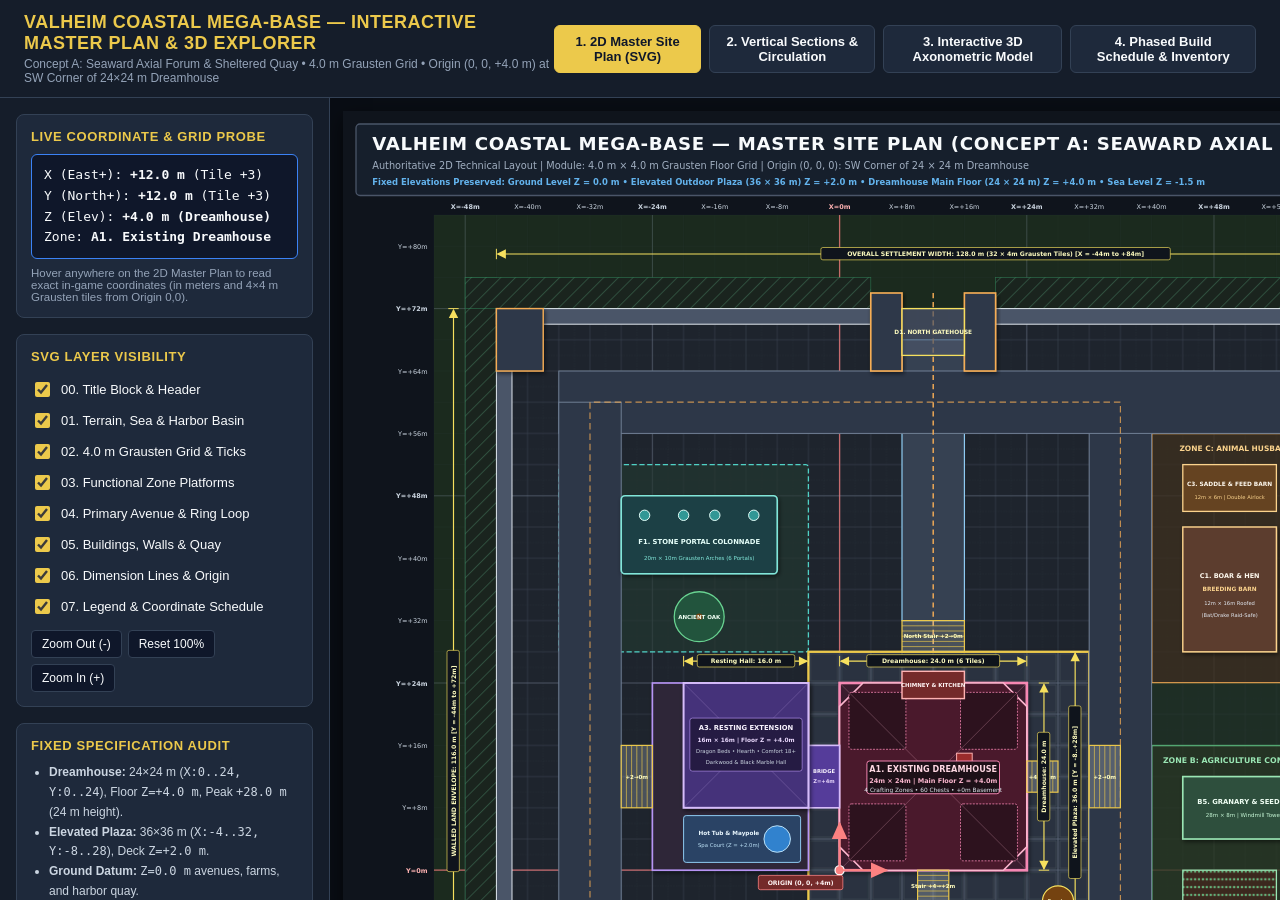
==== index.html @ a3c0bd16 "rename index for github pages" ====
<!doctype html>
<html lang="en">
  <head>
    <meta charset="utf-8" />
    <meta name="viewport" content="width=device-width, initial-scale=1.0" />
    <title>
      Valheim Coastal Mega-Base — Interactive Master Plan, 3D Model &amp;
      Construction Explorer
    </title>
    <style>
      :root {
        --bg-dark: #0b0f17;
        --bg-panel: #151d2a;
        --bg-card: #1e293b;
        --border: #334155;
        --accent: #ecc94b;
        --accent-blue: #63b3ed;
        --accent-pink: #f687b3;
        --accent-green: #68d391;
        --text-main: #f8fafc;
        --text-muted: #94a3b8;
      }
      * {
        box-sizing: border-box;
      }
      body {
        margin: 0;
        padding: 0;
        background: var(--bg-dark);
        color: var(--text-main);
        font-family:
          "Inter",
          -apple-system,
          BlinkMacSystemFont,
          "Segoe UI",
          Roboto,
          sans-serif;
        display: flex;
        flex-direction: column;
        height: 100vh;
        overflow: hidden;
      }
      header {
        background: var(--bg-panel);
        border-bottom: 1px solid var(--border);
        padding: 12px 24px;
        display: flex;
        align-items: center;
        justify-content: space-between;
        flex-shrink: 0;
      }
      .title-group h1 {
        margin: 0;
        font-size: 18px;
        font-weight: 800;
        color: var(--accent);
        letter-spacing: 0.5px;
      }
      .title-group p {
        margin: 3px 0 0 0;
        font-size: 12px;
        color: var(--text-muted);
      }
      .nav-tabs {
        display: flex;
        gap: 8px;
      }
      .tab-btn {
        background: var(--bg-card);
        color: var(--text-main);
        border: 1px solid var(--border);
        padding: 8px 16px;
        border-radius: 6px;
        cursor: pointer;
        font-size: 13px;
        font-weight: 600;
        transition: all 0.15s;
      }
      .tab-btn:hover {
        border-color: var(--accent-blue);
      }
      .tab-btn.active {
        background: var(--accent);
        color: #0f172a;
        border-color: var(--accent);
        font-weight: 800;
      }
      .workspace {
        display: flex;
        flex: 1;
        overflow: hidden;
      }
      .sidebar {
        width: 330px;
        background: var(--bg-panel);
        border-right: 1px solid var(--border);
        padding: 16px;
        overflow-y: auto;
        flex-shrink: 0;
        display: flex;
        flex-direction: column;
        gap: 16px;
      }
      .panel-card {
        background: var(--bg-card);
        border: 1px solid var(--border);
        border-radius: 8px;
        padding: 14px;
      }
      .panel-card h3 {
        margin: 0 0 10px 0;
        font-size: 13px;
        text-transform: uppercase;
        letter-spacing: 0.6px;
        color: var(--accent);
      }
      .coord-readout {
        font-family: "JetBrains Mono", "Fira Code", monospace;
        font-size: 13px;
        line-height: 1.6;
        background: #0f172a;
        padding: 10px 12px;
        border-radius: 6px;
        border: 1px solid #3b82f6;
      }
      .layer-list label {
        display: flex;
        align-items: center;
        gap: 8px;
        font-size: 13px;
        padding: 5px 0;
        cursor: pointer;
      }
      .layer-list input[type="checkbox"] {
        accent-color: var(--accent);
        width: 15px;
        height: 15px;
      }
      .btn-row {
        display: flex;
        gap: 6px;
        margin-top: 8px;
        flex-wrap: wrap;
      }
      .ctrl-btn {
        background: #0f172a;
        color: var(--text-main);
        border: 1px solid var(--border);
        padding: 6px 10px;
        border-radius: 4px;
        font-size: 12px;
        cursor: pointer;
      }
      .ctrl-btn:hover {
        border-color: var(--accent);
      }
      .viewport {
        flex: 1;
        position: relative;
        overflow: auto;
        background: #090d14;
        display: flex;
        align-items: flex-start;
        justify-content: flex-start;
      }
      .tab-pane {
        display: none;
        width: 100%;
        height: 100%;
        overflow: auto;
      }
      .tab-pane.active {
        display: block;
      }
      #svg-container {
        transform-origin: 0 0;
        transition: transform 0.08s ease-out;
        padding: 20px;
      }
      #svg-container svg,
      #sec-container svg {
        max-width: none;
        height: auto;
        display: block;
        box-shadow: 0 10px 30px rgba(0, 0, 0, 0.6);
      }
      #canvas3d-wrap {
        width: 100%;
        height: 100%;
        position: relative;
        background: radial-gradient(circle at center, #162234 0%, #090d14 100%);
      }
      #canvas3d {
        width: 100%;
        height: 100%;
        display: block;
        cursor: grab;
      }
      #canvas3d:active {
        cursor: grabbing;
      }
      .hud-3d {
        position: absolute;
        top: 16px;
        left: 16px;
        background: rgba(15, 23, 42, 0.9);
        border: 1px solid var(--border);
        border-radius: 8px;
        padding: 14px 18px;
        max-width: 380px;
        pointer-events: auto;
      }
      .schedule-container {
        padding: 28px;
        max-width: 1300px;
        margin: 0 auto;
      }
      table.inv-table {
        width: 100%;
        border-collapse: collapse;
        margin-top: 14px;
        font-size: 13px;
        background: var(--bg-panel);
        border-radius: 8px;
        overflow: hidden;
      }
      table.inv-table th,
      table.inv-table td {
        padding: 10px 12px;
        text-align: left;
        border-bottom: 1px solid var(--border);
      }
      table.inv-table th {
        background: var(--bg-card);
        color: var(--accent);
        font-weight: 700;
      }
      .badge {
        display: inline-block;
        padding: 2px 7px;
        border-radius: 4px;
        font-size: 11px;
        font-weight: 700;
      }
    </style>
  </head>
  <body>
    <header>
      <div class="title-group">
        <h1>
          VALHEIM COASTAL MEGA-BASE — INTERACTIVE MASTER PLAN &amp; 3D EXPLORER
        </h1>
        <p>
          Concept A: Seaward Axial Forum &amp; Sheltered Quay • 4.0 m Grausten
          Grid • Origin (0, 0, +4.0 m) at SW Corner of 24×24 m Dreamhouse
        </p>
      </div>
      <div class="nav-tabs">
        <button class="tab-btn active" onclick="switchTab('tab-plan', this)">
          1. 2D Master Site Plan (SVG)
        </button>
        <button class="tab-btn" onclick="switchTab('tab-sections', this)">
          2. Vertical Sections &amp; Circulation
        </button>
        <button class="tab-btn" onclick="switchTab('tab-3d', this)">
          3. Interactive 3D Axonometric Model
        </button>
        <button class="tab-btn" onclick="switchTab('tab-schedule', this)">
          4. Phased Build Schedule &amp; Inventory
        </button>
      </div>
    </header>

    <div class="workspace">
      <aside class="sidebar">
        <div class="panel-card">
          <h3>Live Coordinate &amp; Grid Probe</h3>
          <div class="coord-readout" id="coord-box">
            X (East+): <strong>+12.0 m</strong> (Tile +3)<br />
            Y (North+): <strong>+12.0 m</strong> (Tile +3)<br />
            Z (Elev): <strong>+4.0 m (Dreamhouse)</strong><br />
            Zone: <strong>A1. Existing Dreamhouse</strong>
          </div>
          <p
            style="
              font-size: 11.5px;
              color: var(--text-muted);
              margin: 8px 0 0 0;
            "
          >
            Hover anywhere on the 2D Master Plan to read exact in-game
            coordinates (in meters and 4×4 m Grausten tiles from Origin 0,0).
          </p>
        </div>

        <div class="panel-card">
          <h3>SVG Layer Visibility</h3>
          <div class="layer-list">
            <label
              ><input
                type="checkbox"
                checked
                onchange="toggleLayer('layer-titleblock', this.checked)"
              />
              00. Title Block &amp; Header</label
            >
            <label
              ><input
                type="checkbox"
                checked
                onchange="toggleLayer('layer-terrain-water', this.checked)"
              />
              01. Terrain, Sea &amp; Harbor Basin</label
            >
            <label
              ><input
                type="checkbox"
                checked
                onchange="toggleLayer('layer-grid-4m', this.checked)"
              />
              02. 4.0 m Grausten Grid &amp; Ticks</label
            >
            <label
              ><input
                type="checkbox"
                checked
                onchange="toggleLayer('layer-zones', this.checked)"
              />
              03. Functional Zone Platforms</label
            >
            <label
              ><input
                type="checkbox"
                checked
                onchange="toggleLayer('layer-circulation', this.checked)"
              />
              04. Primary Avenue &amp; Ring Loop</label
            >
            <label
              ><input
                type="checkbox"
                checked
                onchange="toggleLayer('layer-structures', this.checked)"
              />
              05. Buildings, Walls &amp; Quay</label
            >
            <label
              ><input
                type="checkbox"
                checked
                onchange="toggleLayer('layer-dimensions', this.checked)"
              />
              06. Dimension Lines &amp; Origin</label
            >
            <label
              ><input
                type="checkbox"
                checked
                onchange="toggleLayer('layer-legend', this.checked)"
              />
              07. Legend &amp; Coordinate Schedule</label
            >
          </div>
          <div class="btn-row">
            <button class="ctrl-btn" onclick="zoomPlan(0.75)">
              Zoom Out (-)
            </button>
            <button class="ctrl-btn" onclick="zoomPlan(1.0, true)">
              Reset 100%
            </button>
            <button class="ctrl-btn" onclick="zoomPlan(1.33)">
              Zoom In (+)
            </button>
          </div>
        </div>

        <div class="panel-card">
          <h3>Fixed Specification Audit</h3>
          <ul
            style="
              margin: 0;
              padding-left: 18px;
              font-size: 12px;
              line-height: 1.65;
              color: #cbd5e1;
            "
          >
            <li>
              <strong>Dreamhouse:</strong> 24×24 m (<code>X:0..24, Y:0..24</code
              >), Floor <code>Z=+4.0 m</code>, Peak <code>+28.0 m</code> (24 m
              height).
            </li>
            <li>
              <strong>Elevated Plaza:</strong> 36×36 m (<code
                >X:-4..32, Y:-8..28</code
              >), Deck <code>Z=+2.0 m</code>.
            </li>
            <li>
              <strong>Ground Datum:</strong> <code>Z=0.0 m</code> avenues,
              farms, and harbor quay.
            </li>
            <li>
              <strong>Grid Alignment:</strong> 100% of primary zones snap to 4.0
              m Grausten Floor 4×4 tiles.
            </li>
          </ul>
        </div>
      </aside>

      <main class="viewport">
        <!-- TAB 1: 2D MASTER SITE PLAN -->
        <div id="tab-plan" class="tab-pane active">
          <div id="svg-container">
            <svg
              xmlns="http://www.w3.org/2000/svg"
              xmlns:inkscape="http://www.inkscape.org/namespaces/inkscape"
              viewBox="0 0 2608 2258"
              width="2608"
              height="2258"
              style="
                background-color: #0f141c;
                font-family:
                  &quot;Inter&quot;, &quot;Segoe UI&quot;,
                  &quot;DejaVu Sans&quot;, sans-serif;
              "
            >
              <defs>
                <pattern
                  id="graustenGrid4m"
                  width="48.0"
                  height="48.0"
                  patternUnits="userSpaceOnUse"
                  x="764.0"
                  y="1168.0"
                >
                  <rect
                    width="48.0"
                    height="48.0"
                    fill="none"
                    stroke="#4a5568"
                    stroke-width="0.9"
                    stroke-opacity="0.55"
                  />
                  <line
                    x1="24.0"
                    y1="0"
                    x2="24.0"
                    y2="48.0"
                    stroke="#4a5568"
                    stroke-width="0.4"
                    stroke-opacity="0.3"
                    stroke-dasharray="2,2"
                  />
                  <line
                    x1="0"
                    y1="24.0"
                    x2="48.0"
                    y2="24.0"
                    stroke="#4a5568"
                    stroke-width="0.4"
                    stroke-opacity="0.3"
                    stroke-dasharray="2,2"
                  />
                </pattern>
                <pattern
                  id="plazaPaving"
                  width="48.0"
                  height="48.0"
                  patternUnits="userSpaceOnUse"
                  x="764.0"
                  y="1168.0"
                >
                  <rect
                    width="48.0"
                    height="48.0"
                    fill="#2b3340"
                    stroke="#718096"
                    stroke-width="1.2"
                    stroke-opacity="0.7"
                  />
                  <rect
                    x="3"
                    y="3"
                    width="42.0"
                    height="42.0"
                    fill="none"
                    stroke="#a0aec0"
                    stroke-width="0.5"
                    stroke-opacity="0.35"
                  />
                </pattern>
                <pattern
                  id="cultivatedSoil"
                  width="12"
                  height="12"
                  patternUnits="userSpaceOnUse"
                >
                  <rect width="12" height="12" fill="#3b281e" />
                  <line
                    x1="0"
                    y1="6"
                    x2="12"
                    y2="6"
                    stroke="#5c3d2e"
                    stroke-width="2"
                    stroke-dasharray="8,4"
                  />
                  <circle cx="3" cy="6" r="1.8" fill="#68d391" opacity="0.8" />
                  <circle cx="9" cy="6" r="1.8" fill="#68d391" opacity="0.8" />
                </pattern>
                <pattern
                  id="waterWaves"
                  width="48"
                  height="24"
                  patternUnits="userSpaceOnUse"
                >
                  <path
                    d="M 0 12 Q 12 6, 24 12 T 48 12"
                    fill="none"
                    stroke="#63b3ed"
                    stroke-width="1"
                    stroke-opacity="0.25"
                  />
                </pattern>
                <pattern
                  id="moatHatch"
                  width="16"
                  height="16"
                  patternUnits="userSpaceOnUse"
                  patternTransform="rotate(45)"
                >
                  <rect width="16" height="16" fill="#1a241e" />
                  <line
                    x1="0"
                    y1="0"
                    x2="0"
                    y2="16"
                    stroke="#2f4f3e"
                    stroke-width="3"
                  />
                </pattern>
                <marker
                  id="dimArrowStart"
                  markerWidth="10"
                  markerHeight="10"
                  refX="2"
                  refY="5"
                  orient="auto"
                >
                  <path d="M 9 1 L 1 5 L 9 9 z" fill="#f6e05e" />
                </marker>
                <marker
                  id="dimArrowEnd"
                  markerWidth="10"
                  markerHeight="10"
                  refX="8"
                  refY="5"
                  orient="auto"
                >
                  <path d="M 1 1 L 9 5 L 1 9 z" fill="#f6e05e" />
                </marker>
                <marker
                  id="circArrow"
                  markerWidth="8"
                  markerHeight="8"
                  refX="6"
                  refY="4"
                  orient="auto"
                >
                  <path d="M 0 1 L 7 4 L 0 7 z" fill="#f6ad55" />
                </marker>
                <marker
                  id="axisArrow"
                  markerWidth="10"
                  markerHeight="10"
                  refX="8"
                  refY="5"
                  orient="auto"
                >
                  <path d="M 0 1 L 9 5 L 0 9 z" fill="#fc8181" />
                </marker>
                <filter
                  id="dropShadow"
                  x="-10%"
                  y="-10%"
                  width="125%"
                  height="125%"
                >
                  <feDropShadow
                    dx="2"
                    dy="3"
                    stdDeviation="3"
                    flood-color="#000000"
                    flood-opacity="0.55"
                  />
                </filter>
              </defs>

              <g
                id="layer-titleblock"
                inkscape:groupmode="layer"
                inkscape:label="00_Title_Block"
              >
                <rect
                  x="20"
                  y="20"
                  width="2568"
                  height="110"
                  rx="6"
                  fill="#161f2c"
                  stroke="#4a5568"
                  stroke-width="2"
                />
                <text
                  x="45"
                  y="60"
                  fill="#f7fafc"
                  font-size="28"
                  font-weight="800"
                  letter-spacing="1"
                >
                  VALHEIM COASTAL MEGA-BASE — MASTER SITE PLAN (CONCEPT A:
                  SEAWARD AXIAL FORUM)
                </text>
                <text
                  x="45"
                  y="90"
                  fill="#a0aec0"
                  font-size="15"
                  font-weight="500"
                >
                  Authoritative 2D Technical Layout | Module: 4.0 m × 4.0 m
                  Grausten Floor Grid | Origin (0, 0, 0): SW Corner of 24 × 24 m
                  Dreamhouse
                </text>
                <text
                  x="45"
                  y="114"
                  fill="#63b3ed"
                  font-size="13"
                  font-weight="600"
                >
                  Fixed Elevations Preserved: Ground Level Z = 0.0 m • Elevated
                  Outdoor Plaza (36 × 36 m) Z = +2.0 m • Dreamhouse Main Floor
                  (24 × 24 m) Z = +4.0 m • Sea Level Z = -1.5 m
                </text>
                <rect
                  x="2228"
                  y="36"
                  width="335"
                  height="78"
                  rx="4"
                  fill="#1e293b"
                  stroke="#ecc94b"
                  stroke-width="1.5"
                />
                <text
                  x="2246"
                  y="60"
                  fill="#ecc94b"
                  font-size="13"
                  font-weight="700"
                >
                  DRAWING NO: VMB-MP-01 (REV A)
                </text>
                <text x="2246" y="80" fill="#e2e8f0" font-size="12">
                  Site Envelope: 128 m (E-W) × 148 m (S-N)
                </text>
                <text x="2246" y="99" fill="#cbd5e0" font-size="12">
                  Scale: 1 : 100 Metric (1 Grid Square = 4 m × 4 m)
                </text>
              </g>

              <g
                id="layer-terrain-water"
                inkscape:groupmode="layer"
                inkscape:label="01_Terrain_and_Water"
              >
                <rect
                  x="140.0"
                  y="160.0"
                  width="1728.0"
                  height="1536.0"
                  fill="#1b2a1e"
                />
                <rect
                  x="140.0"
                  y="1696.0"
                  width="1728.0"
                  height="432.0"
                  fill="#0c2538"
                />
                <rect
                  x="140.0"
                  y="1696.0"
                  width="1728.0"
                  height="432.0"
                  fill="url(#waterWaves)"
                />
                <rect
                  x="668.0"
                  y="1744.0"
                  width="432.0"
                  height="240.0"
                  rx="6"
                  fill="#081a29"
                  stroke="#4299e1"
                  stroke-width="1.5"
                  stroke-dasharray="8,4"
                />
                <path
                  d="M 1100.0 1744.0 L 1340.0 1840.0 L 1388.0 2128.0 L 1004.0 2128.0 L 1004.0 1984.0 L 1100.0 1984.0 Z"
                  fill="#081a29"
                  stroke="#4299e1"
                  stroke-width="1.2"
                  stroke-dasharray="6,4"
                  opacity="0.85"
                />
                <rect
                  x="236.0"
                  y="304.0"
                  width="1536.0"
                  height="1392.0"
                  fill="#1e242d"
                  stroke="#718096"
                  stroke-width="2"
                />
              </g>

              <g
                id="layer-grid-4m"
                inkscape:groupmode="layer"
                inkscape:label="02_4m_Grausten_Grid"
              >
                <rect
                  x="236.0"
                  y="304.0"
                  width="1536.0"
                  height="1392.0"
                  fill="url(#graustenGrid4m)"
                />
                <line
                  x1="140.0"
                  y1="160.0"
                  x2="140.0"
                  y2="2128.0"
                  stroke="#4a5568"
                  stroke-width="0.45"
                  stroke-opacity="0.25"
                />
                <line
                  x1="188.0"
                  y1="160.0"
                  x2="188.0"
                  y2="2128.0"
                  stroke="#a0aec0"
                  stroke-width="0.9"
                  stroke-opacity="0.45"
                />
                <text
                  x="188.0"
                  y="150.0"
                  fill="#cbd5e0"
                  font-size="10"
                  font-weight="700"
                  text-anchor="middle"
                >
                  X=-48m
                </text>
                <text
                  x="188.0"
                  y="2146.0"
                  fill="#cbd5e0"
                  font-size="10"
                  font-weight="700"
                  text-anchor="middle"
                >
                  X=-48m
                </text>
                <line
                  x1="236.0"
                  y1="160.0"
                  x2="236.0"
                  y2="2128.0"
                  stroke="#4a5568"
                  stroke-width="0.45"
                  stroke-opacity="0.25"
                />
                <line
                  x1="284.0"
                  y1="160.0"
                  x2="284.0"
                  y2="2128.0"
                  stroke="#4a5568"
                  stroke-width="0.45"
                  stroke-opacity="0.25"
                />
                <text
                  x="284.0"
                  y="150.0"
                  fill="#cbd5e0"
                  font-size="10"
                  font-weight="400"
                  text-anchor="middle"
                >
                  X=-40m
                </text>
                <text
                  x="284.0"
                  y="2146.0"
                  fill="#cbd5e0"
                  font-size="10"
                  font-weight="400"
                  text-anchor="middle"
                >
                  X=-40m
                </text>
                <line
                  x1="332.0"
                  y1="160.0"
                  x2="332.0"
                  y2="2128.0"
                  stroke="#4a5568"
                  stroke-width="0.45"
                  stroke-opacity="0.25"
                />
                <line
                  x1="380.0"
                  y1="160.0"
                  x2="380.0"
                  y2="2128.0"
                  stroke="#4a5568"
                  stroke-width="0.45"
                  stroke-opacity="0.25"
                />
                <text
                  x="380.0"
                  y="150.0"
                  fill="#cbd5e0"
                  font-size="10"
                  font-weight="400"
                  text-anchor="middle"
                >
                  X=-32m
                </text>
                <text
                  x="380.0"
                  y="2146.0"
                  fill="#cbd5e0"
                  font-size="10"
                  font-weight="400"
                  text-anchor="middle"
                >
                  X=-32m
                </text>
                <line
                  x1="428.0"
                  y1="160.0"
                  x2="428.0"
                  y2="2128.0"
                  stroke="#4a5568"
                  stroke-width="0.45"
                  stroke-opacity="0.25"
                />
                <line
                  x1="476.0"
                  y1="160.0"
                  x2="476.0"
                  y2="2128.0"
                  stroke="#a0aec0"
                  stroke-width="0.9"
                  stroke-opacity="0.45"
                />
                <text
                  x="476.0"
                  y="150.0"
                  fill="#cbd5e0"
                  font-size="10"
                  font-weight="700"
                  text-anchor="middle"
                >
                  X=-24m
                </text>
                <text
                  x="476.0"
                  y="2146.0"
                  fill="#cbd5e0"
                  font-size="10"
                  font-weight="700"
                  text-anchor="middle"
                >
                  X=-24m
                </text>
                <line
                  x1="524.0"
                  y1="160.0"
                  x2="524.0"
                  y2="2128.0"
                  stroke="#4a5568"
                  stroke-width="0.45"
                  stroke-opacity="0.25"
                />
                <line
                  x1="572.0"
                  y1="160.0"
                  x2="572.0"
                  y2="2128.0"
                  stroke="#4a5568"
                  stroke-width="0.45"
                  stroke-opacity="0.25"
                />
                <text
                  x="572.0"
                  y="150.0"
                  fill="#cbd5e0"
                  font-size="10"
                  font-weight="400"
                  text-anchor="middle"
                >
                  X=-16m
                </text>
                <text
                  x="572.0"
                  y="2146.0"
                  fill="#cbd5e0"
                  font-size="10"
                  font-weight="400"
                  text-anchor="middle"
                >
                  X=-16m
                </text>
                <line
                  x1="620.0"
                  y1="160.0"
                  x2="620.0"
                  y2="2128.0"
                  stroke="#4a5568"
                  stroke-width="0.45"
                  stroke-opacity="0.25"
                />
                <line
                  x1="668.0"
                  y1="160.0"
                  x2="668.0"
                  y2="2128.0"
                  stroke="#4a5568"
                  stroke-width="0.45"
                  stroke-opacity="0.25"
                />
                <text
                  x="668.0"
                  y="150.0"
                  fill="#cbd5e0"
                  font-size="10"
                  font-weight="400"
                  text-anchor="middle"
                >
                  X=-8m
                </text>
                <text
                  x="668.0"
                  y="2146.0"
                  fill="#cbd5e0"
                  font-size="10"
                  font-weight="400"
                  text-anchor="middle"
                >
                  X=-8m
                </text>
                <line
                  x1="716.0"
                  y1="160.0"
                  x2="716.0"
                  y2="2128.0"
                  stroke="#4a5568"
                  stroke-width="0.45"
                  stroke-opacity="0.25"
                />
                <line
                  x1="764.0"
                  y1="160.0"
                  x2="764.0"
                  y2="2128.0"
                  stroke="#fc8181"
                  stroke-width="2.0"
                  stroke-opacity="0.75"
                />
                <text
                  x="764.0"
                  y="150.0"
                  fill="#feb2b2"
                  font-size="10"
                  font-weight="700"
                  text-anchor="middle"
                >
                  X=0m
                </text>
                <text
                  x="764.0"
                  y="2146.0"
                  fill="#feb2b2"
                  font-size="10"
                  font-weight="700"
                  text-anchor="middle"
                >
                  X=0m
                </text>
                <line
                  x1="812.0"
                  y1="160.0"
                  x2="812.0"
                  y2="2128.0"
                  stroke="#4a5568"
                  stroke-width="0.45"
                  stroke-opacity="0.25"
                />
                <line
                  x1="860.0"
                  y1="160.0"
                  x2="860.0"
                  y2="2128.0"
                  stroke="#4a5568"
                  stroke-width="0.45"
                  stroke-opacity="0.25"
                />
                <text
                  x="860.0"
                  y="150.0"
                  fill="#cbd5e0"
                  font-size="10"
                  font-weight="400"
                  text-anchor="middle"
                >
                  X=+8m
                </text>
                <text
                  x="860.0"
                  y="2146.0"
                  fill="#cbd5e0"
                  font-size="10"
                  font-weight="400"
                  text-anchor="middle"
                >
                  X=+8m
                </text>
                <line
                  x1="908.0"
                  y1="160.0"
                  x2="908.0"
                  y2="2128.0"
                  stroke="#4a5568"
                  stroke-width="0.45"
                  stroke-opacity="0.25"
                />
                <line
                  x1="956.0"
                  y1="160.0"
                  x2="956.0"
                  y2="2128.0"
                  stroke="#4a5568"
                  stroke-width="0.45"
                  stroke-opacity="0.25"
                />
                <text
                  x="956.0"
                  y="150.0"
                  fill="#cbd5e0"
                  font-size="10"
                  font-weight="400"
                  text-anchor="middle"
                >
                  X=+16m
                </text>
                <text
                  x="956.0"
                  y="2146.0"
                  fill="#cbd5e0"
                  font-size="10"
                  font-weight="400"
                  text-anchor="middle"
                >
                  X=+16m
                </text>
                <line
                  x1="1004.0"
                  y1="160.0"
                  x2="1004.0"
                  y2="2128.0"
                  stroke="#4a5568"
                  stroke-width="0.45"
                  stroke-opacity="0.25"
                />
                <line
                  x1="1052.0"
                  y1="160.0"
                  x2="1052.0"
                  y2="2128.0"
                  stroke="#a0aec0"
                  stroke-width="0.9"
                  stroke-opacity="0.45"
                />
                <text
                  x="1052.0"
                  y="150.0"
                  fill="#cbd5e0"
                  font-size="10"
                  font-weight="700"
                  text-anchor="middle"
                >
                  X=+24m
                </text>
                <text
                  x="1052.0"
                  y="2146.0"
                  fill="#cbd5e0"
                  font-size="10"
                  font-weight="700"
                  text-anchor="middle"
                >
                  X=+24m
                </text>
                <line
                  x1="1100.0"
                  y1="160.0"
                  x2="1100.0"
                  y2="2128.0"
                  stroke="#4a5568"
                  stroke-width="0.45"
                  stroke-opacity="0.25"
                />
                <line
                  x1="1148.0"
                  y1="160.0"
                  x2="1148.0"
                  y2="2128.0"
                  stroke="#4a5568"
                  stroke-width="0.45"
                  stroke-opacity="0.25"
                />
                <text
                  x="1148.0"
                  y="150.0"
                  fill="#cbd5e0"
                  font-size="10"
                  font-weight="400"
                  text-anchor="middle"
                >
                  X=+32m
                </text>
                <text
                  x="1148.0"
                  y="2146.0"
                  fill="#cbd5e0"
                  font-size="10"
                  font-weight="400"
                  text-anchor="middle"
                >
                  X=+32m
                </text>
                <line
                  x1="1196.0"
                  y1="160.0"
                  x2="1196.0"
                  y2="2128.0"
                  stroke="#4a5568"
                  stroke-width="0.45"
                  stroke-opacity="0.25"
                />
                <line
                  x1="1244.0"
                  y1="160.0"
                  x2="1244.0"
                  y2="2128.0"
                  stroke="#4a5568"
                  stroke-width="0.45"
                  stroke-opacity="0.25"
                />
                <text
                  x="1244.0"
                  y="150.0"
                  fill="#cbd5e0"
                  font-size="10"
                  font-weight="400"
                  text-anchor="middle"
                >
                  X=+40m
                </text>
                <text
                  x="1244.0"
                  y="2146.0"
                  fill="#cbd5e0"
                  font-size="10"
                  font-weight="400"
                  text-anchor="middle"
                >
                  X=+40m
                </text>
                <line
                  x1="1292.0"
                  y1="160.0"
                  x2="1292.0"
                  y2="2128.0"
                  stroke="#4a5568"
                  stroke-width="0.45"
                  stroke-opacity="0.25"
                />
                <line
                  x1="1340.0"
                  y1="160.0"
                  x2="1340.0"
                  y2="2128.0"
                  stroke="#a0aec0"
                  stroke-width="0.9"
                  stroke-opacity="0.45"
                />
                <text
                  x="1340.0"
                  y="150.0"
                  fill="#cbd5e0"
                  font-size="10"
                  font-weight="700"
                  text-anchor="middle"
                >
                  X=+48m
                </text>
                <text
                  x="1340.0"
                  y="2146.0"
                  fill="#cbd5e0"
                  font-size="10"
                  font-weight="700"
                  text-anchor="middle"
                >
                  X=+48m
                </text>
                <line
                  x1="1388.0"
                  y1="160.0"
                  x2="1388.0"
                  y2="2128.0"
                  stroke="#4a5568"
                  stroke-width="0.45"
                  stroke-opacity="0.25"
                />
                <line
                  x1="1436.0"
                  y1="160.0"
                  x2="1436.0"
                  y2="2128.0"
                  stroke="#4a5568"
                  stroke-width="0.45"
                  stroke-opacity="0.25"
                />
                <text
                  x="1436.0"
                  y="150.0"
                  fill="#cbd5e0"
                  font-size="10"
                  font-weight="400"
                  text-anchor="middle"
                >
                  X=+56m
                </text>
                <text
                  x="1436.0"
                  y="2146.0"
                  fill="#cbd5e0"
                  font-size="10"
                  font-weight="400"
                  text-anchor="middle"
                >
                  X=+56m
                </text>
                <line
                  x1="1484.0"
                  y1="160.0"
                  x2="1484.0"
                  y2="2128.0"
                  stroke="#4a5568"
                  stroke-width="0.45"
                  stroke-opacity="0.25"
                />
                <line
                  x1="1532.0"
                  y1="160.0"
                  x2="1532.0"
                  y2="2128.0"
                  stroke="#4a5568"
                  stroke-width="0.45"
                  stroke-opacity="0.25"
                />
                <text
                  x="1532.0"
                  y="150.0"
                  fill="#cbd5e0"
                  font-size="10"
                  font-weight="400"
                  text-anchor="middle"
                >
                  X=+64m
                </text>
                <text
                  x="1532.0"
                  y="2146.0"
                  fill="#cbd5e0"
                  font-size="10"
                  font-weight="400"
                  text-anchor="middle"
                >
                  X=+64m
                </text>
                <line
                  x1="1580.0"
                  y1="160.0"
                  x2="1580.0"
                  y2="2128.0"
                  stroke="#4a5568"
                  stroke-width="0.45"
                  stroke-opacity="0.25"
                />
                <line
                  x1="1628.0"
                  y1="160.0"
                  x2="1628.0"
                  y2="2128.0"
                  stroke="#a0aec0"
                  stroke-width="0.9"
                  stroke-opacity="0.45"
                />
                <text
                  x="1628.0"
                  y="150.0"
                  fill="#cbd5e0"
                  font-size="10"
                  font-weight="700"
                  text-anchor="middle"
                >
                  X=+72m
                </text>
                <text
                  x="1628.0"
                  y="2146.0"
                  fill="#cbd5e0"
                  font-size="10"
                  font-weight="700"
                  text-anchor="middle"
                >
                  X=+72m
                </text>
                <line
                  x1="1676.0"
                  y1="160.0"
                  x2="1676.0"
                  y2="2128.0"
                  stroke="#4a5568"
                  stroke-width="0.45"
                  stroke-opacity="0.25"
                />
                <line
                  x1="1724.0"
                  y1="160.0"
                  x2="1724.0"
                  y2="2128.0"
                  stroke="#4a5568"
                  stroke-width="0.45"
                  stroke-opacity="0.25"
                />
                <text
                  x="1724.0"
                  y="150.0"
                  fill="#cbd5e0"
                  font-size="10"
                  font-weight="400"
                  text-anchor="middle"
                >
                  X=+80m
                </text>
                <text
                  x="1724.0"
                  y="2146.0"
                  fill="#cbd5e0"
                  font-size="10"
                  font-weight="400"
                  text-anchor="middle"
                >
                  X=+80m
                </text>
                <line
                  x1="1772.0"
                  y1="160.0"
                  x2="1772.0"
                  y2="2128.0"
                  stroke="#4a5568"
                  stroke-width="0.45"
                  stroke-opacity="0.25"
                />
                <line
                  x1="1820.0"
                  y1="160.0"
                  x2="1820.0"
                  y2="2128.0"
                  stroke="#4a5568"
                  stroke-width="0.45"
                  stroke-opacity="0.25"
                />
                <text
                  x="1820.0"
                  y="150.0"
                  fill="#cbd5e0"
                  font-size="10"
                  font-weight="400"
                  text-anchor="middle"
                >
                  X=+88m
                </text>
                <text
                  x="1820.0"
                  y="2146.0"
                  fill="#cbd5e0"
                  font-size="10"
                  font-weight="400"
                  text-anchor="middle"
                >
                  X=+88m
                </text>
                <line
                  x1="1868.0"
                  y1="160.0"
                  x2="1868.0"
                  y2="2128.0"
                  stroke="#4a5568"
                  stroke-width="0.45"
                  stroke-opacity="0.25"
                />
                <line
                  x1="140.0"
                  y1="2128.0"
                  x2="1868.0"
                  y2="2128.0"
                  stroke="#4a5568"
                  stroke-width="0.45"
                  stroke-opacity="0.25"
                />
                <text
                  x="130.0"
                  y="2132.0"
                  fill="#cbd5e0"
                  font-size="10"
                  font-weight="400"
                  text-anchor="end"
                >
                  Y=-80m
                </text>
                <text
                  x="1876.0"
                  y="2132.0"
                  fill="#cbd5e0"
                  font-size="10"
                  font-weight="400"
                  text-anchor="start"
                >
                  Y=-80m
                </text>
                <line
                  x1="140.0"
                  y1="2080.0"
                  x2="1868.0"
                  y2="2080.0"
                  stroke="#4a5568"
                  stroke-width="0.45"
                  stroke-opacity="0.25"
                />
                <line
                  x1="140.0"
                  y1="2032.0"
                  x2="1868.0"
                  y2="2032.0"
                  stroke="#a0aec0"
                  stroke-width="0.9"
                  stroke-opacity="0.45"
                />
                <text
                  x="130.0"
                  y="2036.0"
                  fill="#cbd5e0"
                  font-size="10"
                  font-weight="700"
                  text-anchor="end"
                >
                  Y=-72m
                </text>
                <text
                  x="1876.0"
                  y="2036.0"
                  fill="#cbd5e0"
                  font-size="10"
                  font-weight="700"
                  text-anchor="start"
                >
                  Y=-72m
                </text>
                <line
                  x1="140.0"
                  y1="1984.0"
                  x2="1868.0"
                  y2="1984.0"
                  stroke="#4a5568"
                  stroke-width="0.45"
                  stroke-opacity="0.25"
                />
                <line
                  x1="140.0"
                  y1="1936.0"
                  x2="1868.0"
                  y2="1936.0"
                  stroke="#4a5568"
                  stroke-width="0.45"
                  stroke-opacity="0.25"
                />
                <text
                  x="130.0"
                  y="1940.0"
                  fill="#cbd5e0"
                  font-size="10"
                  font-weight="400"
                  text-anchor="end"
                >
                  Y=-64m
                </text>
                <text
                  x="1876.0"
                  y="1940.0"
                  fill="#cbd5e0"
                  font-size="10"
                  font-weight="400"
                  text-anchor="start"
                >
                  Y=-64m
                </text>
                <line
                  x1="140.0"
                  y1="1888.0"
                  x2="1868.0"
                  y2="1888.0"
                  stroke="#4a5568"
                  stroke-width="0.45"
                  stroke-opacity="0.25"
                />
                <line
                  x1="140.0"
                  y1="1840.0"
                  x2="1868.0"
                  y2="1840.0"
                  stroke="#4a5568"
                  stroke-width="0.45"
                  stroke-opacity="0.25"
                />
                <text
                  x="130.0"
                  y="1844.0"
                  fill="#cbd5e0"
                  font-size="10"
                  font-weight="400"
                  text-anchor="end"
                >
                  Y=-56m
                </text>
                <text
                  x="1876.0"
                  y="1844.0"
                  fill="#cbd5e0"
                  font-size="10"
                  font-weight="400"
                  text-anchor="start"
                >
                  Y=-56m
                </text>
                <line
                  x1="140.0"
                  y1="1792.0"
                  x2="1868.0"
                  y2="1792.0"
                  stroke="#4a5568"
                  stroke-width="0.45"
                  stroke-opacity="0.25"
                />
                <line
                  x1="140.0"
                  y1="1744.0"
                  x2="1868.0"
                  y2="1744.0"
                  stroke="#a0aec0"
                  stroke-width="0.9"
                  stroke-opacity="0.45"
                />
                <text
                  x="130.0"
                  y="1748.0"
                  fill="#cbd5e0"
                  font-size="10"
                  font-weight="700"
                  text-anchor="end"
                >
                  Y=-48m
                </text>
                <text
                  x="1876.0"
                  y="1748.0"
                  fill="#cbd5e0"
                  font-size="10"
                  font-weight="700"
                  text-anchor="start"
                >
                  Y=-48m
                </text>
                <line
                  x1="140.0"
                  y1="1696.0"
                  x2="1868.0"
                  y2="1696.0"
                  stroke="#4a5568"
                  stroke-width="0.45"
                  stroke-opacity="0.25"
                />
                <line
                  x1="140.0"
                  y1="1648.0"
                  x2="1868.0"
                  y2="1648.0"
                  stroke="#4a5568"
                  stroke-width="0.45"
                  stroke-opacity="0.25"
                />
                <text
                  x="130.0"
                  y="1652.0"
                  fill="#cbd5e0"
                  font-size="10"
                  font-weight="400"
                  text-anchor="end"
                >
                  Y=-40m
                </text>
                <text
                  x="1876.0"
                  y="1652.0"
                  fill="#cbd5e0"
                  font-size="10"
                  font-weight="400"
                  text-anchor="start"
                >
                  Y=-40m
                </text>
                <line
                  x1="140.0"
                  y1="1600.0"
                  x2="1868.0"
                  y2="1600.0"
                  stroke="#4a5568"
                  stroke-width="0.45"
                  stroke-opacity="0.25"
                />
                <line
                  x1="140.0"
                  y1="1552.0"
                  x2="1868.0"
                  y2="1552.0"
                  stroke="#4a5568"
                  stroke-width="0.45"
                  stroke-opacity="0.25"
                />
                <text
                  x="130.0"
                  y="1556.0"
                  fill="#cbd5e0"
                  font-size="10"
                  font-weight="400"
                  text-anchor="end"
                >
                  Y=-32m
                </text>
                <text
                  x="1876.0"
                  y="1556.0"
                  fill="#cbd5e0"
                  font-size="10"
                  font-weight="400"
                  text-anchor="start"
                >
                  Y=-32m
                </text>
                <line
                  x1="140.0"
                  y1="1504.0"
                  x2="1868.0"
                  y2="1504.0"
                  stroke="#4a5568"
                  stroke-width="0.45"
                  stroke-opacity="0.25"
                />
                <line
                  x1="140.0"
                  y1="1456.0"
                  x2="1868.0"
                  y2="1456.0"
                  stroke="#a0aec0"
                  stroke-width="0.9"
                  stroke-opacity="0.45"
                />
                <text
                  x="130.0"
                  y="1460.0"
                  fill="#cbd5e0"
                  font-size="10"
                  font-weight="700"
                  text-anchor="end"
                >
                  Y=-24m
                </text>
                <text
                  x="1876.0"
                  y="1460.0"
                  fill="#cbd5e0"
                  font-size="10"
                  font-weight="700"
                  text-anchor="start"
                >
                  Y=-24m
                </text>
                <line
                  x1="140.0"
                  y1="1408.0"
                  x2="1868.0"
                  y2="1408.0"
                  stroke="#4a5568"
                  stroke-width="0.45"
                  stroke-opacity="0.25"
                />
                <line
                  x1="140.0"
                  y1="1360.0"
                  x2="1868.0"
                  y2="1360.0"
                  stroke="#4a5568"
                  stroke-width="0.45"
                  stroke-opacity="0.25"
                />
                <text
                  x="130.0"
                  y="1364.0"
                  fill="#cbd5e0"
                  font-size="10"
                  font-weight="400"
                  text-anchor="end"
                >
                  Y=-16m
                </text>
                <text
                  x="1876.0"
                  y="1364.0"
                  fill="#cbd5e0"
                  font-size="10"
                  font-weight="400"
                  text-anchor="start"
                >
                  Y=-16m
                </text>
                <line
                  x1="140.0"
                  y1="1312.0"
                  x2="1868.0"
                  y2="1312.0"
                  stroke="#4a5568"
                  stroke-width="0.45"
                  stroke-opacity="0.25"
                />
                <line
                  x1="140.0"
                  y1="1264.0"
                  x2="1868.0"
                  y2="1264.0"
                  stroke="#4a5568"
                  stroke-width="0.45"
                  stroke-opacity="0.25"
                />
                <text
                  x="130.0"
                  y="1268.0"
                  fill="#cbd5e0"
                  font-size="10"
                  font-weight="400"
                  text-anchor="end"
                >
                  Y=-8m
                </text>
                <text
                  x="1876.0"
                  y="1268.0"
                  fill="#cbd5e0"
                  font-size="10"
                  font-weight="400"
                  text-anchor="start"
                >
                  Y=-8m
                </text>
                <line
                  x1="140.0"
                  y1="1216.0"
                  x2="1868.0"
                  y2="1216.0"
                  stroke="#4a5568"
                  stroke-width="0.45"
                  stroke-opacity="0.25"
                />
                <line
                  x1="140.0"
                  y1="1168.0"
                  x2="1868.0"
                  y2="1168.0"
                  stroke="#fc8181"
                  stroke-width="2.0"
                  stroke-opacity="0.75"
                />
                <text
                  x="130.0"
                  y="1172.0"
                  fill="#feb2b2"
                  font-size="10"
                  font-weight="700"
                  text-anchor="end"
                >
                  Y=0m
                </text>
                <text
                  x="1876.0"
                  y="1172.0"
                  fill="#feb2b2"
                  font-size="10"
                  font-weight="700"
                  text-anchor="start"
                >
                  Y=0m
                </text>
                <line
                  x1="140.0"
                  y1="1120.0"
                  x2="1868.0"
                  y2="1120.0"
                  stroke="#4a5568"
                  stroke-width="0.45"
                  stroke-opacity="0.25"
                />
                <line
                  x1="140.0"
                  y1="1072.0"
                  x2="1868.0"
                  y2="1072.0"
                  stroke="#4a5568"
                  stroke-width="0.45"
                  stroke-opacity="0.25"
                />
                <text
                  x="130.0"
                  y="1076.0"
                  fill="#cbd5e0"
                  font-size="10"
                  font-weight="400"
                  text-anchor="end"
                >
                  Y=+8m
                </text>
                <text
                  x="1876.0"
                  y="1076.0"
                  fill="#cbd5e0"
                  font-size="10"
                  font-weight="400"
                  text-anchor="start"
                >
                  Y=+8m
                </text>
                <line
                  x1="140.0"
                  y1="1024.0"
                  x2="1868.0"
                  y2="1024.0"
                  stroke="#4a5568"
                  stroke-width="0.45"
                  stroke-opacity="0.25"
                />
                <line
                  x1="140.0"
                  y1="976.0"
                  x2="1868.0"
                  y2="976.0"
                  stroke="#4a5568"
                  stroke-width="0.45"
                  stroke-opacity="0.25"
                />
                <text
                  x="130.0"
                  y="980.0"
                  fill="#cbd5e0"
                  font-size="10"
                  font-weight="400"
                  text-anchor="end"
                >
                  Y=+16m
                </text>
                <text
                  x="1876.0"
                  y="980.0"
                  fill="#cbd5e0"
                  font-size="10"
                  font-weight="400"
                  text-anchor="start"
                >
                  Y=+16m
                </text>
                <line
                  x1="140.0"
                  y1="928.0"
                  x2="1868.0"
                  y2="928.0"
                  stroke="#4a5568"
                  stroke-width="0.45"
                  stroke-opacity="0.25"
                />
                <line
                  x1="140.0"
                  y1="880.0"
                  x2="1868.0"
                  y2="880.0"
                  stroke="#a0aec0"
                  stroke-width="0.9"
                  stroke-opacity="0.45"
                />
                <text
                  x="130.0"
                  y="884.0"
                  fill="#cbd5e0"
                  font-size="10"
                  font-weight="700"
                  text-anchor="end"
                >
                  Y=+24m
                </text>
                <text
                  x="1876.0"
                  y="884.0"
                  fill="#cbd5e0"
                  font-size="10"
                  font-weight="700"
                  text-anchor="start"
                >
                  Y=+24m
                </text>
                <line
                  x1="140.0"
                  y1="832.0"
                  x2="1868.0"
                  y2="832.0"
                  stroke="#4a5568"
                  stroke-width="0.45"
                  stroke-opacity="0.25"
                />
                <line
                  x1="140.0"
                  y1="784.0"
                  x2="1868.0"
                  y2="784.0"
                  stroke="#4a5568"
                  stroke-width="0.45"
                  stroke-opacity="0.25"
                />
                <text
                  x="130.0"
                  y="788.0"
                  fill="#cbd5e0"
                  font-size="10"
                  font-weight="400"
                  text-anchor="end"
                >
                  Y=+32m
                </text>
                <text
                  x="1876.0"
                  y="788.0"
                  fill="#cbd5e0"
                  font-size="10"
                  font-weight="400"
                  text-anchor="start"
                >
                  Y=+32m
                </text>
                <line
                  x1="140.0"
                  y1="736.0"
                  x2="1868.0"
                  y2="736.0"
                  stroke="#4a5568"
                  stroke-width="0.45"
                  stroke-opacity="0.25"
                />
                <line
                  x1="140.0"
                  y1="688.0"
                  x2="1868.0"
                  y2="688.0"
                  stroke="#4a5568"
                  stroke-width="0.45"
                  stroke-opacity="0.25"
                />
                <text
                  x="130.0"
                  y="692.0"
                  fill="#cbd5e0"
                  font-size="10"
                  font-weight="400"
                  text-anchor="end"
                >
                  Y=+40m
                </text>
                <text
                  x="1876.0"
                  y="692.0"
                  fill="#cbd5e0"
                  font-size="10"
                  font-weight="400"
                  text-anchor="start"
                >
                  Y=+40m
                </text>
                <line
                  x1="140.0"
                  y1="640.0"
                  x2="1868.0"
                  y2="640.0"
                  stroke="#4a5568"
                  stroke-width="0.45"
                  stroke-opacity="0.25"
                />
                <line
                  x1="140.0"
                  y1="592.0"
                  x2="1868.0"
                  y2="592.0"
                  stroke="#a0aec0"
                  stroke-width="0.9"
                  stroke-opacity="0.45"
                />
                <text
                  x="130.0"
                  y="596.0"
                  fill="#cbd5e0"
                  font-size="10"
                  font-weight="700"
                  text-anchor="end"
                >
                  Y=+48m
                </text>
                <text
                  x="1876.0"
                  y="596.0"
                  fill="#cbd5e0"
                  font-size="10"
                  font-weight="700"
                  text-anchor="start"
                >
                  Y=+48m
                </text>
                <line
                  x1="140.0"
                  y1="544.0"
                  x2="1868.0"
                  y2="544.0"
                  stroke="#4a5568"
                  stroke-width="0.45"
                  stroke-opacity="0.25"
                />
                <line
                  x1="140.0"
                  y1="496.0"
                  x2="1868.0"
                  y2="496.0"
                  stroke="#4a5568"
                  stroke-width="0.45"
                  stroke-opacity="0.25"
                />
                <text
                  x="130.0"
                  y="500.0"
                  fill="#cbd5e0"
                  font-size="10"
                  font-weight="400"
                  text-anchor="end"
                >
                  Y=+56m
                </text>
                <text
                  x="1876.0"
                  y="500.0"
                  fill="#cbd5e0"
                  font-size="10"
                  font-weight="400"
                  text-anchor="start"
                >
                  Y=+56m
                </text>
                <line
                  x1="140.0"
                  y1="448.0"
                  x2="1868.0"
                  y2="448.0"
                  stroke="#4a5568"
                  stroke-width="0.45"
                  stroke-opacity="0.25"
                />
                <line
                  x1="140.0"
                  y1="400.0"
                  x2="1868.0"
                  y2="400.0"
                  stroke="#4a5568"
                  stroke-width="0.45"
                  stroke-opacity="0.25"
                />
                <text
                  x="130.0"
                  y="404.0"
                  fill="#cbd5e0"
                  font-size="10"
                  font-weight="400"
                  text-anchor="end"
                >
                  Y=+64m
                </text>
                <text
                  x="1876.0"
                  y="404.0"
                  fill="#cbd5e0"
                  font-size="10"
                  font-weight="400"
                  text-anchor="start"
                >
                  Y=+64m
                </text>
                <line
                  x1="140.0"
                  y1="352.0"
                  x2="1868.0"
                  y2="352.0"
                  stroke="#4a5568"
                  stroke-width="0.45"
                  stroke-opacity="0.25"
                />
                <line
                  x1="140.0"
                  y1="304.0"
                  x2="1868.0"
                  y2="304.0"
                  stroke="#a0aec0"
                  stroke-width="0.9"
                  stroke-opacity="0.45"
                />
                <text
                  x="130.0"
                  y="308.0"
                  fill="#cbd5e0"
                  font-size="10"
                  font-weight="700"
                  text-anchor="end"
                >
                  Y=+72m
                </text>
                <text
                  x="1876.0"
                  y="308.0"
                  fill="#cbd5e0"
                  font-size="10"
                  font-weight="700"
                  text-anchor="start"
                >
                  Y=+72m
                </text>
                <line
                  x1="140.0"
                  y1="256.0"
                  x2="1868.0"
                  y2="256.0"
                  stroke="#4a5568"
                  stroke-width="0.45"
                  stroke-opacity="0.25"
                />
                <line
                  x1="140.0"
                  y1="208.0"
                  x2="1868.0"
                  y2="208.0"
                  stroke="#4a5568"
                  stroke-width="0.45"
                  stroke-opacity="0.25"
                />
                <text
                  x="130.0"
                  y="212.0"
                  fill="#cbd5e0"
                  font-size="10"
                  font-weight="400"
                  text-anchor="end"
                >
                  Y=+80m
                </text>
                <text
                  x="1876.0"
                  y="212.0"
                  fill="#cbd5e0"
                  font-size="10"
                  font-weight="400"
                  text-anchor="start"
                >
                  Y=+80m
                </text>
                <line
                  x1="140.0"
                  y1="160.0"
                  x2="1868.0"
                  y2="160.0"
                  stroke="#4a5568"
                  stroke-width="0.45"
                  stroke-opacity="0.25"
                />
              </g>
              <g
                id="layer-zones"
                inkscape:groupmode="layer"
                inkscape:label="03_Functional_Zones"
              >
                <rect
                  x="188.0"
                  y="256.0"
                  width="48.0"
                  height="1440.0"
                  fill="url(#moatHatch)"
                  stroke="#38a169"
                  stroke-width="1"
                  stroke-opacity="0.6"
                />
                <rect
                  x="188.0"
                  y="256.0"
                  width="624.0"
                  height="48.0"
                  fill="url(#moatHatch)"
                  stroke="#38a169"
                  stroke-width="1"
                  stroke-opacity="0.6"
                />
                <rect
                  x="1004.0"
                  y="256.0"
                  width="816.0"
                  height="48.0"
                  fill="url(#moatHatch)"
                  stroke="#38a169"
                  stroke-width="1"
                  stroke-opacity="0.6"
                />
                <rect
                  x="1772.0"
                  y="256.0"
                  width="48.0"
                  height="624.0"
                  fill="url(#moatHatch)"
                  stroke="#38a169"
                  stroke-width="1"
                  stroke-opacity="0.6"
                />
                <rect
                  x="1772.0"
                  y="976.0"
                  width="48.0"
                  height="720.0"
                  fill="url(#moatHatch)"
                  stroke="#38a169"
                  stroke-width="1"
                  stroke-opacity="0.6"
                />
                <rect
                  x="332.0"
                  y="544.0"
                  width="384.0"
                  height="288.0"
                  rx="4"
                  fill="#233831"
                  fill-opacity="0.65"
                  stroke="#4fd1c5"
                  stroke-width="2"
                  stroke-dasharray="8,4"
                />
                <rect
                  x="332.0"
                  y="1264.0"
                  width="192.0"
                  height="336.0"
                  rx="4"
                  fill="#233831"
                  fill-opacity="0.55"
                  stroke="#4fd1c5"
                  stroke-width="1.5"
                  stroke-dasharray="6,4"
                />
                <rect
                  x="1244.0"
                  y="976.0"
                  width="432.0"
                  height="576.0"
                  fill="#273822"
                  fill-opacity="0.8"
                  stroke="#68d391"
                  stroke-width="2.5"
                />
                <rect
                  x="1244.0"
                  y="496.0"
                  width="432.0"
                  height="384.0"
                  fill="#3b2f1e"
                  fill-opacity="0.8"
                  stroke="#f6ad55"
                  stroke-width="2.5"
                />
                <rect
                  x="1244.0"
                  y="880.0"
                  width="432.0"
                  height="96.0"
                  fill="#1e3323"
                  fill-opacity="0.7"
                />
                <rect
                  x="716.0"
                  y="832.0"
                  width="432.0"
                  height="432.0"
                  fill="url(#plazaPaving)"
                  stroke="#ecc94b"
                  stroke-width="3.5"
                  filter="url(#dropShadow)"
                />
                <rect
                  x="476.0"
                  y="880.0"
                  width="240.0"
                  height="288.0"
                  fill="#2d2638"
                  stroke="#b794f4"
                  stroke-width="2.5"
                  filter="url(#dropShadow)"
                />
              </g>
              <g
                id="layer-circulation"
                inkscape:groupmode="layer"
                inkscape:label="04_Roads_and_Circulation"
              >
                <rect
                  x="860.0"
                  y="1312.0"
                  width="96.0"
                  height="384.0"
                  fill="#364152"
                  stroke="#90cdf4"
                  stroke-width="1.8"
                />
                <rect
                  x="764.0"
                  y="1360.0"
                  width="288.0"
                  height="144.0"
                  fill="#364152"
                  stroke="#90cdf4"
                  stroke-width="1.8"
                />
                <rect
                  x="860.0"
                  y="352.0"
                  width="96.0"
                  height="432.0"
                  fill="#364152"
                  stroke="#90cdf4"
                  stroke-width="1.8"
                />
                <rect
                  x="332.0"
                  y="1600.0"
                  width="1344.0"
                  height="96.0"
                  fill="#2d3748"
                  stroke="#718096"
                  stroke-width="1.5"
                />
                <rect
                  x="1148.0"
                  y="448.0"
                  width="96.0"
                  height="1152.0"
                  fill="#2d3748"
                  stroke="#718096"
                  stroke-width="1.5"
                />
                <rect
                  x="332.0"
                  y="400.0"
                  width="1344.0"
                  height="96.0"
                  fill="#2d3748"
                  stroke="#718096"
                  stroke-width="1.5"
                />
                <rect
                  x="332.0"
                  y="448.0"
                  width="96.0"
                  height="1152.0"
                  fill="#2d3748"
                  stroke="#718096"
                  stroke-width="1.5"
                />
                <path
                  d="M 908.0 280.0 L 908.0 832.0 M 908.0 1264.0 L 908.0 1744.0"
                  fill="none"
                  stroke="#f6ad55"
                  stroke-width="2.2"
                  stroke-dasharray="8,6"
                  marker-end="url(#circArrow)"
                />
                <path
                  d="M 380.0 1648.0 L 1196.0 1648.0 L 1196.0 448.0 L 380.0 448.0 Z"
                  fill="none"
                  stroke="#f6ad55"
                  stroke-width="1.8"
                  stroke-dasharray="10,6"
                  stroke-opacity="0.75"
                />
              </g>
              <g
                id="layer-structures"
                inkscape:groupmode="layer"
                inkscape:label="05_Buildings_and_Structures"
              >
                <rect
                  x="764.0"
                  y="880.0"
                  width="288.0"
                  height="288.0"
                  fill="#3b1d2e"
                  stroke="#f687b3"
                  stroke-width="4"
                  filter="url(#dropShadow)"
                />
                <polygon
                  points="800.0,880.0 1016.0,880.0 1052.0,916.0 1052.0,1132.0 1016.0,1168.0 800.0,1168.0 764.0,1132.0 764.0,916.0"
                  fill="#4a192c"
                  stroke="#fbb6ce"
                  stroke-width="2.5"
                />
                <rect
                  x="778.4000000000001"
                  y="1066.0"
                  width="87.6"
                  height="87.6"
                  rx="4"
                  fill="#2d121e"
                  stroke="#f687b3"
                  stroke-width="1.2"
                  stroke-dasharray="3,2"
                />
                <rect
                  x="950.0"
                  y="1066.0"
                  width="87.60000000000001"
                  height="87.6"
                  rx="4"
                  fill="#2d121e"
                  stroke="#f687b3"
                  stroke-width="1.2"
                  stroke-dasharray="3,2"
                />
                <rect
                  x="950.0"
                  y="894.4000000000001"
                  width="87.60000000000001"
                  height="87.60000000000001"
                  rx="4"
                  fill="#2d121e"
                  stroke="#f687b3"
                  stroke-width="1.2"
                  stroke-dasharray="3,2"
                />
                <rect
                  x="778.4000000000001"
                  y="894.4000000000001"
                  width="87.6"
                  height="87.60000000000001"
                  rx="4"
                  fill="#2d121e"
                  stroke="#f687b3"
                  stroke-width="1.2"
                  stroke-dasharray="3,2"
                />
                <rect
                  x="860.0"
                  y="862.0"
                  width="96.0"
                  height="42.0"
                  fill="#742a2a"
                  stroke="#feb2b2"
                  stroke-width="2.2"
                />
                <text
                  x="908.0"
                  y="886.5999999999999"
                  fill="#fff5f5"
                  font-size="8.5"
                  font-weight="700"
                  text-anchor="middle"
                >
                  CHIMNEY &amp; KITCHEN
                </text>
                <rect
                  x="944.0"
                  y="988.0"
                  width="24.0"
                  height="24.0"
                  fill="#9b2c2c"
                  stroke="#feb2b2"
                  stroke-width="1.5"
                />
                <line
                  x1="764.0"
                  y1="880.0"
                  x2="1052.0"
                  y2="1168.0"
                  stroke="#fbb6ce"
                  stroke-width="0.9"
                  stroke-opacity="0.45"
                />
                <line
                  x1="1052.0"
                  y1="880.0"
                  x2="764.0"
                  y2="1168.0"
                  stroke="#fbb6ce"
                  stroke-width="0.9"
                  stroke-opacity="0.45"
                />
                <rect
                  x="806.0"
                  y="1000.0"
                  width="204.0"
                  height="50.400000000000006"
                  rx="4"
                  fill="#1a1016"
                  fill-opacity="0.92"
                  stroke="#f687b3"
                  stroke-width="1.5"
                />
                <text
                  x="908.0"
                  y="1016.8000000000001"
                  fill="#fed7e2"
                  font-size="12.5"
                  font-weight="800"
                  text-anchor="middle"
                >
                  A1. EXISTING DREAMHOUSE
                </text>
                <text
                  x="908.0"
                  y="1033.6"
                  fill="#fbb6ce"
                  font-size="10"
                  font-weight="600"
                  text-anchor="middle"
                >
                  24m × 24m | Main Floor Z = +4.0m
                </text>
                <text
                  x="908.0"
                  y="1048.0"
                  fill="#e2e8f0"
                  font-size="9"
                  text-anchor="middle"
                >
                  4 Crafting Zones • 60 Chests • +0m Basement
                </text>
                <rect
                  x="884.0"
                  y="1168.0"
                  width="48.0"
                  height="48.0"
                  fill="#cbd5e0"
                  fill-opacity="0.25"
                  stroke="#ecc94b"
                  stroke-width="1.8"
                />
                <line
                  x1="884.0"
                  y1="1176.0"
                  x2="932.0"
                  y2="1176.0"
                  stroke="#ecc94b"
                  stroke-width="1"
                />
                <line
                  x1="884.0"
                  y1="1184.0"
                  x2="932.0"
                  y2="1184.0"
                  stroke="#ecc94b"
                  stroke-width="1"
                />
                <line
                  x1="884.0"
                  y1="1192.0"
                  x2="932.0"
                  y2="1192.0"
                  stroke="#ecc94b"
                  stroke-width="1"
                />
                <line
                  x1="884.0"
                  y1="1200.0"
                  x2="932.0"
                  y2="1200.0"
                  stroke="#ecc94b"
                  stroke-width="1"
                />
                <line
                  x1="884.0"
                  y1="1208.0"
                  x2="932.0"
                  y2="1208.0"
                  stroke="#ecc94b"
                  stroke-width="1"
                />
                <text
                  x="908.0"
                  y="1195.0"
                  fill="#fefcbf"
                  font-size="8.5"
                  font-weight="700"
                  text-anchor="middle"
                >
                  Stair +4→+2m
                </text>
                <rect
                  x="1052.0"
                  y="1000.0"
                  width="48.0"
                  height="48.0"
                  fill="#cbd5e0"
                  fill-opacity="0.25"
                  stroke="#ecc94b"
                  stroke-width="1.8"
                />
                <line
                  x1="1060.0"
                  y1="1000.0"
                  x2="1060.0"
                  y2="1048.0"
                  stroke="#ecc94b"
                  stroke-width="1"
                />
                <line
                  x1="1068.0"
                  y1="1000.0"
                  x2="1068.0"
                  y2="1048.0"
                  stroke="#ecc94b"
                  stroke-width="1"
                />
                <line
                  x1="1076.0"
                  y1="1000.0"
                  x2="1076.0"
                  y2="1048.0"
                  stroke="#ecc94b"
                  stroke-width="1"
                />
                <line
                  x1="1084.0"
                  y1="1000.0"
                  x2="1084.0"
                  y2="1048.0"
                  stroke="#ecc94b"
                  stroke-width="1"
                />
                <line
                  x1="1092.0"
                  y1="1000.0"
                  x2="1092.0"
                  y2="1048.0"
                  stroke="#ecc94b"
                  stroke-width="1"
                />
                <text
                  x="1076.0"
                  y="1027.0"
                  fill="#fefcbf"
                  font-size="8.5"
                  font-weight="700"
                  text-anchor="middle"
                >
                  +4→+2m
                </text>
                <rect
                  x="860.0"
                  y="1264.0"
                  width="96.0"
                  height="48.0"
                  fill="#cbd5e0"
                  fill-opacity="0.25"
                  stroke="#ecc94b"
                  stroke-width="1.8"
                />
                <line
                  x1="860.0"
                  y1="1272.0"
                  x2="956.0"
                  y2="1272.0"
                  stroke="#ecc94b"
                  stroke-width="1"
                />
                <line
                  x1="860.0"
                  y1="1280.0"
                  x2="956.0"
                  y2="1280.0"
                  stroke="#ecc94b"
                  stroke-width="1"
                />
                <line
                  x1="860.0"
                  y1="1288.0"
                  x2="956.0"
                  y2="1288.0"
                  stroke="#ecc94b"
                  stroke-width="1"
                />
                <line
                  x1="860.0"
                  y1="1296.0"
                  x2="956.0"
                  y2="1296.0"
                  stroke="#ecc94b"
                  stroke-width="1"
                />
                <line
                  x1="860.0"
                  y1="1304.0"
                  x2="956.0"
                  y2="1304.0"
                  stroke="#ecc94b"
                  stroke-width="1"
                />
                <text
                  x="908.0"
                  y="1291.0"
                  fill="#fefcbf"
                  font-size="8.5"
                  font-weight="700"
                  text-anchor="middle"
                >
                  GRAND STAIR +2.0m → 0.0m
                </text>
                <rect
                  x="1148.0"
                  y="976.0"
                  width="48.0"
                  height="96.0"
                  fill="#cbd5e0"
                  fill-opacity="0.25"
                  stroke="#ecc94b"
                  stroke-width="1.8"
                />
                <line
                  x1="1156.0"
                  y1="976.0"
                  x2="1156.0"
                  y2="1072.0"
                  stroke="#ecc94b"
                  stroke-width="1"
                />
                <line
                  x1="1164.0"
                  y1="976.0"
                  x2="1164.0"
                  y2="1072.0"
                  stroke="#ecc94b"
                  stroke-width="1"
                />
                <line
                  x1="1172.0"
                  y1="976.0"
                  x2="1172.0"
                  y2="1072.0"
                  stroke="#ecc94b"
                  stroke-width="1"
                />
                <line
                  x1="1180.0"
                  y1="976.0"
                  x2="1180.0"
                  y2="1072.0"
                  stroke="#ecc94b"
                  stroke-width="1"
                />
                <line
                  x1="1188.0"
                  y1="976.0"
                  x2="1188.0"
                  y2="1072.0"
                  stroke="#ecc94b"
                  stroke-width="1"
                />
                <text
                  x="1172.0"
                  y="1027.0"
                  fill="#fefcbf"
                  font-size="8.5"
                  font-weight="700"
                  text-anchor="middle"
                >
                  +2→0m
                </text>
                <rect
                  x="860.0"
                  y="784.0"
                  width="96.0"
                  height="48.0"
                  fill="#cbd5e0"
                  fill-opacity="0.25"
                  stroke="#ecc94b"
                  stroke-width="1.8"
                />
                <line
                  x1="860.0"
                  y1="792.0"
                  x2="956.0"
                  y2="792.0"
                  stroke="#ecc94b"
                  stroke-width="1"
                />
                <line
                  x1="860.0"
                  y1="800.0"
                  x2="956.0"
                  y2="800.0"
                  stroke="#ecc94b"
                  stroke-width="1"
                />
                <line
                  x1="860.0"
                  y1="808.0"
                  x2="956.0"
                  y2="808.0"
                  stroke="#ecc94b"
                  stroke-width="1"
                />
                <line
                  x1="860.0"
                  y1="816.0"
                  x2="956.0"
                  y2="816.0"
                  stroke="#ecc94b"
                  stroke-width="1"
                />
                <line
                  x1="860.0"
                  y1="824.0"
                  x2="956.0"
                  y2="824.0"
                  stroke="#ecc94b"
                  stroke-width="1"
                />
                <text
                  x="908.0"
                  y="811.0"
                  fill="#fefcbf"
                  font-size="8.5"
                  font-weight="700"
                  text-anchor="middle"
                >
                  North Stair +2→0m
                </text>
                <rect
                  x="428.0"
                  y="976.0"
                  width="48.0"
                  height="96.0"
                  fill="#cbd5e0"
                  fill-opacity="0.25"
                  stroke="#ecc94b"
                  stroke-width="1.8"
                />
                <line
                  x1="436.0"
                  y1="976.0"
                  x2="436.0"
                  y2="1072.0"
                  stroke="#ecc94b"
                  stroke-width="1"
                />
                <line
                  x1="444.0"
                  y1="976.0"
                  x2="444.0"
                  y2="1072.0"
                  stroke="#ecc94b"
                  stroke-width="1"
                />
                <line
                  x1="452.0"
                  y1="976.0"
                  x2="452.0"
                  y2="1072.0"
                  stroke="#ecc94b"
                  stroke-width="1"
                />
                <line
                  x1="460.0"
                  y1="976.0"
                  x2="460.0"
                  y2="1072.0"
                  stroke="#ecc94b"
                  stroke-width="1"
                />
                <line
                  x1="468.0"
                  y1="976.0"
                  x2="468.0"
                  y2="1072.0"
                  stroke="#ecc94b"
                  stroke-width="1"
                />
                <text
                  x="452.0"
                  y="1027.0"
                  fill="#fefcbf"
                  font-size="8.5"
                  font-weight="700"
                  text-anchor="middle"
                >
                  +2→0m
                </text>
                <rect
                  x="716.0"
                  y="976.0"
                  width="48.0"
                  height="96.0"
                  fill="#553c9a"
                  stroke="#d6bcfa"
                  stroke-width="2.5"
                />
                <text
                  x="740.0"
                  y="1018.0"
                  fill="#faf5ff"
                  font-size="8"
                  font-weight="700"
                  text-anchor="middle"
                >
                  BRIDGE
                </text>
                <text
                  x="740.0"
                  y="1033.6"
                  fill="#e9d8fd"
                  font-size="8"
                  font-weight="700"
                  text-anchor="middle"
                >
                  Z=+4m
                </text>
                <rect
                  x="524.0"
                  y="880.0"
                  width="192.0"
                  height="192.0"
                  fill="#44337a"
                  stroke="#d6bcfa"
                  stroke-width="3"
                  filter="url(#dropShadow)"
                />
                <line
                  x1="524.0"
                  y1="880.0"
                  x2="716.0"
                  y2="1072.0"
                  stroke="#d6bcfa"
                  stroke-width="0.8"
                  stroke-opacity="0.4"
                />
                <line
                  x1="716.0"
                  y1="880.0"
                  x2="524.0"
                  y2="1072.0"
                  stroke="#d6bcfa"
                  stroke-width="0.8"
                  stroke-opacity="0.4"
                />
                <rect
                  x="533.5999999999999"
                  y="934.0"
                  width="172.8"
                  height="81.6"
                  rx="4"
                  fill="#22193d"
                  fill-opacity="0.9"
                  stroke="#b794f4"
                  stroke-width="1"
                />
                <text
                  x="620.0"
                  y="952.0"
                  fill="#faf5ff"
                  font-size="10.5"
                  font-weight="800"
                  text-anchor="middle"
                >
                  A3. RESTING EXTENSION
                </text>
                <text
                  x="620.0"
                  y="970.0"
                  fill="#e9d8fd"
                  font-size="9"
                  font-weight="600"
                  text-anchor="middle"
                >
                  16m × 16m | Floor Z = +4.0m
                </text>
                <text
                  x="620.0"
                  y="988.0"
                  fill="#cbd5e0"
                  font-size="8.2"
                  text-anchor="middle"
                >
                  Dragon Beds • Hearth • Comfort 18+
                </text>
                <text
                  x="620.0"
                  y="1004.8000000000001"
                  fill="#cbd5e0"
                  font-size="8.2"
                  text-anchor="middle"
                >
                  Darkwood &amp; Black Marble Hall
                </text>
                <rect
                  x="524.0"
                  y="1084.0"
                  width="180.0"
                  height="72.0"
                  rx="4"
                  fill="#2a4365"
                  stroke="#90cdf4"
                  stroke-width="1.5"
                />
                <circle
                  cx="668.0"
                  cy="1120.0"
                  r="20.4"
                  fill="#3182ce"
                  stroke="#bee3f8"
                  stroke-width="1.5"
                />
                <text
                  x="593.5999999999999"
                  y="1114.0"
                  fill="#ebf8ff"
                  font-size="8.8"
                  font-weight="700"
                  text-anchor="middle"
                >
                  Hot Tub &amp; Maypole
                </text>
                <text
                  x="593.5999999999999"
                  y="1132.0"
                  fill="#bee3f8"
                  font-size="8.2"
                  text-anchor="middle"
                >
                  Spa Court (Z = +2.0m)
                </text>
                <circle
                  cx="1100.0"
                  cy="1216.0"
                  r="24.0"
                  fill="#744210"
                  stroke="#f6e05e"
                  stroke-width="1.8"
                />
                <text
                  x="1100.0"
                  y="1219.0"
                  fill="#fefcbf"
                  font-size="8"
                  font-weight="700"
                  text-anchor="middle"
                >
                  Brazier
                </text>
                <rect
                  x="725.5999999999999"
                  y="1219.6"
                  width="148.8"
                  height="33.599999999999994"
                  rx="3"
                  fill="#1a202c"
                  fill-opacity="0.9"
                  stroke="#ecc94b"
                  stroke-width="1.2"
                />
                <text
                  x="800.0"
                  y="1234.0"
                  fill="#fefcbf"
                  font-size="9"
                  font-weight="800"
                  text-anchor="middle"
                >
                  A2. ELEVATED PLAZA
                </text>
                <text
                  x="800.0"
                  y="1247.1999999999998"
                  fill="#ecc94b"
                  font-size="8.2"
                  font-weight="600"
                  text-anchor="middle"
                >
                  36m × 36m (Z = +2.0m)
                </text>
                <rect
                  x="1292.0"
                  y="1360.0"
                  width="144.0"
                  height="144.0"
                  fill="url(#cultivatedSoil)"
                  stroke="#9ae6b4"
                  stroke-width="2"
                />
                <rect
                  x="1302.0"
                  y="1410.0"
                  width="124.0"
                  height="44"
                  rx="3"
                  fill="#1a202c"
                  fill-opacity="0.88"
                  stroke="#68d391"
                  stroke-width="1"
                />
                <text
                  x="1364.0"
                  y="1428.0"
                  fill="#c6f6d5"
                  font-size="9.5"
                  font-weight="700"
                  text-anchor="middle"
                >
                  PLOT B1: CARROTS
                </text>
                <text
                  x="1364.0"
                  y="1444.0"
                  fill="#e2e8f0"
                  font-size="8.5"
                  text-anchor="middle"
                >
                  12m × 12m Open-Sky Soil
                </text>
                <rect
                  x="1484.0"
                  y="1360.0"
                  width="144.0"
                  height="144.0"
                  fill="url(#cultivatedSoil)"
                  stroke="#9ae6b4"
                  stroke-width="2"
                />
                <rect
                  x="1494.0"
                  y="1410.0"
                  width="124.0"
                  height="44"
                  rx="3"
                  fill="#1a202c"
                  fill-opacity="0.88"
                  stroke="#68d391"
                  stroke-width="1"
                />
                <text
                  x="1556.0"
                  y="1428.0"
                  fill="#c6f6d5"
                  font-size="9.5"
                  font-weight="700"
                  text-anchor="middle"
                >
                  PLOT B2: TURNIPS
                </text>
                <text
                  x="1556.0"
                  y="1444.0"
                  fill="#e2e8f0"
                  font-size="8.5"
                  text-anchor="middle"
                >
                  12m × 12m Open-Sky Soil
                </text>
                <rect
                  x="1292.0"
                  y="1168.0"
                  width="144.0"
                  height="144.0"
                  fill="url(#cultivatedSoil)"
                  stroke="#9ae6b4"
                  stroke-width="2"
                />
                <rect
                  x="1302.0"
                  y="1218.0"
                  width="124.0"
                  height="44"
                  rx="3"
                  fill="#1a202c"
                  fill-opacity="0.88"
                  stroke="#68d391"
                  stroke-width="1"
                />
                <text
                  x="1364.0"
                  y="1236.0"
                  fill="#c6f6d5"
                  font-size="9.5"
                  font-weight="700"
                  text-anchor="middle"
                >
                  PLOT B3: ONIONS
                </text>
                <text
                  x="1364.0"
                  y="1252.0"
                  fill="#e2e8f0"
                  font-size="8.5"
                  text-anchor="middle"
                >
                  12m × 12m Open-Sky Soil
                </text>
                <rect
                  x="1484.0"
                  y="1168.0"
                  width="144.0"
                  height="144.0"
                  fill="url(#cultivatedSoil)"
                  stroke="#9ae6b4"
                  stroke-width="2"
                />
                <rect
                  x="1494.0"
                  y="1218.0"
                  width="124.0"
                  height="44"
                  rx="3"
                  fill="#1a202c"
                  fill-opacity="0.88"
                  stroke="#68d391"
                  stroke-width="1"
                />
                <text
                  x="1556.0"
                  y="1236.0"
                  fill="#c6f6d5"
                  font-size="9.5"
                  font-weight="700"
                  text-anchor="middle"
                >
                  PLOT B4: ORCHARD & BEES
                </text>
                <text
                  x="1556.0"
                  y="1252.0"
                  fill="#e2e8f0"
                  font-size="8.5"
                  text-anchor="middle"
                >
                  12m × 12m Cultivated Plot
                </text>
                <rect
                  x="1292.0"
                  y="1024.0"
                  width="336.0"
                  height="96.0"
                  fill="#2f4f3e"
                  stroke="#9ae6b4"
                  stroke-width="2.5"
                  filter="url(#dropShadow)"
                />
                <circle
                  cx="1556.0"
                  cy="1072.0"
                  r="38.400000000000006"
                  fill="#234e52"
                  stroke="#81e6d9"
                  stroke-width="2"
                />
                <line
                  x1="1524.0"
                  y1="1040.0"
                  x2="1588.0"
                  y2="1104.0"
                  stroke="#e6fffa"
                  stroke-width="2.2"
                />
                <line
                  x1="1588.0"
                  y1="1040.0"
                  x2="1524.0"
                  y2="1104.0"
                  stroke="#e6fffa"
                  stroke-width="2.2"
                />
                <text
                  x="1400.0"
                  y="1066.0"
                  fill="#f0fff4"
                  font-size="10.5"
                  font-weight="800"
                  text-anchor="middle"
                >
                  B5. GRANARY &amp; SEED HOUSE
                </text>
                <text
                  x="1400.0"
                  y="1086.4"
                  fill="#c6f6d5"
                  font-size="8.5"
                  text-anchor="middle"
                >
                  28m × 8m | Windmill Tower (East)
                </text>
                <rect
                  x="1652.0"
                  y="1120.0"
                  width="24.0"
                  height="384.0"
                  fill="#22543d"
                  stroke="#48bb78"
                  stroke-width="1.5"
                />
                <text
                  x="1664.0"
                  y="1312.0"
                  fill="#9ae6b4"
                  font-size="8.5"
                  font-weight="700"
                  text-anchor="middle"
                  transform="rotate(-90 1664.0 1312.0)"
                >
                  VINEBERRY TRELLIS WALL (3.6m Spacing)
                </text>
                <text
                  x="1460.0"
                  y="1002.4000000000001"
                  fill="#9ae6b4"
                  font-size="12"
                  font-weight="800"
                  text-anchor="middle"
                >
                  ZONE B: AGRICULTURE COMPOUND (36m × 48m, Z = 0.0m)
                </text>
                <rect
                  x="1292.0"
                  y="640.0"
                  width="144.0"
                  height="192.0"
                  fill="#5c3d2e"
                  stroke="#fbd38d"
                  stroke-width="2.2"
                  filter="url(#dropShadow)"
                />
                <text
                  x="1364.0"
                  y="718.0"
                  fill="#fffaf0"
                  font-size="10"
                  font-weight="800"
                  text-anchor="middle"
                >
                  C1. BOAR &amp; HEN
                </text>
                <text
                  x="1364.0"
                  y="738.4000000000001"
                  fill="#fbd38d"
                  font-size="9"
                  font-weight="600"
                  text-anchor="middle"
                >
                  BREEDING BARN
                </text>
                <text
                  x="1364.0"
                  y="760.0"
                  fill="#e2e8f0"
                  font-size="8"
                  text-anchor="middle"
                >
                  12m × 16m Roofed
                </text>
                <text
                  x="1364.0"
                  y="778.0"
                  fill="#e2e8f0"
                  font-size="8"
                  text-anchor="middle"
                >
                  (Bat/Drake Raid-Safe)
                </text>
                <rect
                  x="1484.0"
                  y="544.0"
                  width="144.0"
                  height="288.0"
                  fill="#3d271d"
                  stroke="#ed8936"
                  stroke-width="3"
                  stroke-dasharray="8,3"
                />
                <text
                  x="1556.0"
                  y="664.0"
                  fill="#fffaf0"
                  font-size="10"
                  font-weight="800"
                  text-anchor="middle"
                >
                  C2. LOX / ASKSVIN
                </text>
                <text
                  x="1556.0"
                  y="685.5999999999999"
                  fill="#fbd38d"
                  font-size="9"
                  font-weight="700"
                  text-anchor="middle"
                >
                  SUNKEN PADDOCK
                </text>
                <text
                  x="1556.0"
                  y="707.2"
                  fill="#e2e8f0"
                  font-size="8"
                  text-anchor="middle"
                >
                  12m × 24m | Floor Z=-2.0m
                </text>
                <text
                  x="1556.0"
                  y="726.4000000000001"
                  fill="#e2e8f0"
                  font-size="8"
                  text-anchor="middle"
                >
                  Earth-Core Retaining Wall
                </text>
                <rect
                  x="1292.0"
                  y="544.0"
                  width="144.0"
                  height="72.0"
                  fill="#654321"
                  stroke="#fbd38d"
                  stroke-width="2"
                />
                <text
                  x="1364.0"
                  y="577.5999999999999"
                  fill="#fffaf0"
                  font-size="9"
                  font-weight="700"
                  text-anchor="middle"
                >
                  C3. SADDLE &amp; FEED BARN
                </text>
                <text
                  x="1364.0"
                  y="596.8"
                  fill="#fbd38d"
                  font-size="8"
                  text-anchor="middle"
                >
                  12m × 6m | Double Airlock
                </text>
                <text
                  x="1460.0"
                  y="522.4000000000001"
                  fill="#fbd38d"
                  font-size="11.5"
                  font-weight="800"
                  text-anchor="middle"
                >
                  ZONE C: ANIMAL HUSBANDRY (36m × 32m, Z = 0.0m)
                </text>
                <rect
                  x="428.0"
                  y="592.0"
                  width="240.0"
                  height="120.0"
                  rx="6"
                  fill="#1d4044"
                  stroke="#81e6d9"
                  stroke-width="2.5"
                  filter="url(#dropShadow)"
                />
                <circle
                  cx="464.0"
                  cy="622.0"
                  r="8"
                  fill="#319795"
                  stroke="#e6fffa"
                  stroke-width="1.5"
                />
                <circle
                  cx="524.0"
                  cy="622.0"
                  r="8"
                  fill="#319795"
                  stroke="#e6fffa"
                  stroke-width="1.5"
                />
                <circle
                  cx="572.0"
                  cy="622.0"
                  r="8"
                  fill="#319795"
                  stroke="#e6fffa"
                  stroke-width="1.5"
                />
                <circle
                  cx="632.0"
                  cy="622.0"
                  r="8"
                  fill="#319795"
                  stroke="#e6fffa"
                  stroke-width="1.5"
                />
                <text
                  x="548.0"
                  y="666.4000000000001"
                  fill="#e6fffa"
                  font-size="10.5"
                  font-weight="800"
                  text-anchor="middle"
                >
                  F1. STONE PORTAL COLONNADE
                </text>
                <text
                  x="548.0"
                  y="690.4000000000001"
                  fill="#81e6d9"
                  font-size="8.5"
                  text-anchor="middle"
                >
                  20m × 10m Grausten Arches (6 Portals)
                </text>
                <circle
                  cx="548.0"
                  cy="778.0"
                  r="38.400000000000006"
                  fill="#22543d"
                  stroke="#68d391"
                  stroke-width="2"
                />
                <circle cx="548.0" cy="778.0" r="5" fill="#744210" />
                <text
                  x="548.0"
                  y="781.0"
                  fill="#f0fff4"
                  font-size="8.5"
                  font-weight="700"
                  text-anchor="middle"
                >
                  ANCIENT OAK
                </text>
                <rect
                  x="380.0"
                  y="1408.0"
                  width="120.0"
                  height="120.0"
                  rx="4"
                  fill="#2c3e50"
                  stroke="#81e6d9"
                  stroke-width="2"
                />
                <circle
                  cx="440.0"
                  cy="1468.0"
                  r="14"
                  fill="#319795"
                  stroke="#e6fffa"
                  stroke-width="1.5"
                />
                <text
                  x="440.0"
                  y="1554.4"
                  fill="#81e6d9"
                  font-size="9"
                  font-weight="700"
                  text-anchor="middle"
                >
                  F2. Obliterator Court
                </text>
                <rect
                  x="884.0"
                  y="1408.0"
                  width="48.0"
                  height="48.0"
                  fill="#744210"
                  stroke="#f6e05e"
                  stroke-width="2.2"
                />
                <circle cx="908.0" cy="1432.0" r="10" fill="#ecc94b" />
                <text
                  x="908.0"
                  y="1482.4"
                  fill="#fefcbf"
                  font-size="9"
                  font-weight="700"
                  text-anchor="middle"
                >
                  F3. Wayfinder Obelisk
                </text>
                <line
                  x1="236.0"
                  y1="1696.0"
                  x2="1772.0"
                  y2="1696.0"
                  stroke="#e2e8f0"
                  stroke-width="4"
                />
                <rect
                  x="668.0"
                  y="1696.0"
                  width="432.0"
                  height="48.0"
                  fill="#4a5568"
                  stroke="#ecc94b"
                  stroke-width="2.2"
                  filter="url(#dropShadow)"
                />
                <rect
                  x="860.0"
                  y="1726.0"
                  width="96.0"
                  height="27.599999999999966"
                  fill="#744210"
                  stroke="#f6e05e"
                  stroke-width="1.5"
                />
                <text
                  x="908.0"
                  y="1722.3999999999999"
                  fill="#fefcbf"
                  font-size="9"
                  font-weight="700"
                  text-anchor="middle"
                >
                  E1. 36m MAIN QUAY &amp; GANGWAY (Z = 0.0m / -0.5m)
                </text>
                <rect
                  x="476.0"
                  y="1600.0"
                  width="192.0"
                  height="96.0"
                  fill="#2b4c65"
                  stroke="#63b3ed"
                  stroke-width="2.2"
                  filter="url(#dropShadow)"
                />
                <text
                  x="572.0"
                  y="1643.1999999999998"
                  fill="#ebf8ff"
                  font-size="9.5"
                  font-weight="700"
                  text-anchor="middle"
                >
                  E2. HARBOR WAREHOUSE
                </text>
                <text
                  x="572.0"
                  y="1666.0"
                  fill="#bee3f8"
                  font-size="8"
                  text-anchor="middle"
                >
                  16m × 8m | Cart &amp; Ore Unloading
                </text>
                <rect
                  x="572.0"
                  y="1696.0"
                  width="48.0"
                  height="336.0"
                  fill="#2d3748"
                  stroke="#a0aec0"
                  stroke-width="2"
                />
                <rect
                  x="572.0"
                  y="1984.0"
                  width="432.0"
                  height="48.0"
                  fill="#2d3748"
                  stroke="#a0aec0"
                  stroke-width="2"
                />
                <rect
                  x="956.0"
                  y="1984.0"
                  width="48.0"
                  height="48.0"
                  fill="#744210"
                  stroke="#f6e05e"
                  stroke-width="2.5"
                />
                <circle
                  cx="980.0"
                  cy="2008.0"
                  r="9"
                  fill="#f6ad55"
                  stroke="#fffaf0"
                  stroke-width="1.5"
                />
                <text
                  x="764.0"
                  y="2011.6000000000001"
                  fill="#e2e8f0"
                  font-size="8.5"
                  font-weight="700"
                  text-anchor="middle"
                >
                  E3. BLACK MARBLE BREAKWATER (Z = +1.0m) &amp; BEACON
                </text>
                <path
                  d="M 716.0 1840.0 Q 812.0 1786.0, 908.0 1786.0 Q 1004.0 1786.0, 1100.0 1840.0 Q 1004.0 1894.0, 908.0 1894.0 Q 812.0 1894.0, 716.0 1840.0 Z"
                  fill="#1a365d"
                  fill-opacity="0.5"
                  stroke="#63b3ed"
                  stroke-width="1.5"
                  stroke-dasharray="5,3"
                />
                <path
                  d="M 776.0 1840.0 Q 836.0 1804.0, 908.0 1804.0 Q 980.0 1804.0, 1040.0 1840.0 Q 980.0 1876.0, 908.0 1876.0 Q 836.0 1876.0, 776.0 1840.0 Z"
                  fill="#744210"
                  stroke="#f6ad55"
                  stroke-width="2.2"
                />
                <circle cx="908.0" cy="1840.0" r="6" fill="#ecc94b" />
                <text
                  x="908.0"
                  y="1835.1999999999998"
                  fill="#fffaf0"
                  font-size="9"
                  font-weight="700"
                  text-anchor="middle"
                >
                  MAIN SHIP BERTH (Longship 22×6m / Drakkar 32m)
                </text>
                <text
                  x="908.0"
                  y="1930.0"
                  fill="#90cdf4"
                  font-size="9.5"
                  font-weight="700"
                  text-anchor="middle"
                >
                  ZONE E: SHELTERED HARBOR BASIN (36m × 20m, Seabed Z = -4.5m)
                </text>
                <rect
                  x="236.0"
                  y="304.0"
                  width="24.0"
                  height="1296.0"
                  fill="#4a5568"
                  stroke="#e2e8f0"
                  stroke-width="1.5"
                />
                <rect
                  x="236.0"
                  y="304.0"
                  width="576.0"
                  height="24.0"
                  fill="#4a5568"
                  stroke="#e2e8f0"
                  stroke-width="1.5"
                />
                <rect
                  x="1004.0"
                  y="304.0"
                  width="768.0"
                  height="24.0"
                  fill="#4a5568"
                  stroke="#e2e8f0"
                  stroke-width="1.5"
                />
                <rect
                  x="1748.0"
                  y="304.0"
                  width="24.0"
                  height="576.0"
                  fill="#4a5568"
                  stroke="#e2e8f0"
                  stroke-width="1.5"
                />
                <rect
                  x="1748.0"
                  y="976.0"
                  width="24.0"
                  height="624.0"
                  fill="#4a5568"
                  stroke="#e2e8f0"
                  stroke-width="1.5"
                />
                <rect
                  x="812.0"
                  y="280.0"
                  width="48.0"
                  height="120.0"
                  fill="#2d3748"
                  stroke="#f6ad55"
                  stroke-width="2.5"
                  filter="url(#dropShadow)"
                />
                <rect
                  x="956.0"
                  y="280.0"
                  width="48.0"
                  height="120.0"
                  fill="#2d3748"
                  stroke="#f6ad55"
                  stroke-width="2.5"
                  filter="url(#dropShadow)"
                />
                <rect
                  x="860.0"
                  y="304.0"
                  width="96.0"
                  height="72.0"
                  fill="#4a5568"
                  fill-opacity="0.7"
                  stroke="#f6e05e"
                  stroke-width="2"
                />
                <text
                  x="908.0"
                  y="343.0"
                  fill="#fefcbf"
                  font-size="9"
                  font-weight="800"
                  text-anchor="middle"
                >
                  D1. NORTH GATEHOUSE
                </text>
                <rect
                  x="1724.0"
                  y="880.0"
                  width="48.0"
                  height="96.0"
                  fill="#2d3748"
                  stroke="#f6ad55"
                  stroke-width="2"
                />
                <text
                  x="1700.0"
                  y="931.0"
                  fill="#fbd38d"
                  font-size="8.5"
                  font-weight="700"
                  text-anchor="end"
                >
                  D2. East Postern Gate
                </text>
                <rect
                  x="236.0"
                  y="1600.0"
                  width="96.0"
                  height="96.0"
                  fill="#2d3748"
                  stroke="#f6ad55"
                  stroke-width="2.2"
                  filter="url(#dropShadow)"
                />
                <rect
                  x="1676.0"
                  y="1600.0"
                  width="96.0"
                  height="96.0"
                  fill="#2d3748"
                  stroke="#f6ad55"
                  stroke-width="2.2"
                  filter="url(#dropShadow)"
                />
                <rect
                  x="236.0"
                  y="304.0"
                  width="72.0"
                  height="96.0"
                  fill="#2d3748"
                  stroke="#f6ad55"
                  stroke-width="2.2"
                  filter="url(#dropShadow)"
                />
                <rect
                  x="1700.0"
                  y="304.0"
                  width="72.0"
                  height="96.0"
                  fill="#2d3748"
                  stroke="#f6ad55"
                  stroke-width="2.2"
                  filter="url(#dropShadow)"
                />
              </g>
              <g
                id="layer-dimensions"
                inkscape:groupmode="layer"
                inkscape:label="06_Dimensions_and_Coordinates"
              >
                <circle
                  cx="764.0"
                  cy="1168.0"
                  r="7"
                  fill="#fc8181"
                  stroke="#ffffff"
                  stroke-width="2"
                />
                <line
                  x1="764.0"
                  y1="1168.0"
                  x2="836.0"
                  y2="1168.0"
                  stroke="#fc8181"
                  stroke-width="3"
                  marker-end="url(#axisArrow)"
                />
                <line
                  x1="764.0"
                  y1="1168.0"
                  x2="764.0"
                  y2="1096.0"
                  stroke="#fc8181"
                  stroke-width="3"
                  marker-end="url(#axisArrow)"
                />
                <rect
                  x="639.0"
                  y="1176.0"
                  width="130"
                  height="22"
                  rx="3"
                  fill="#742a2a"
                  stroke="#fc8181"
                  stroke-width="1.2"
                />
                <text
                  x="704.0"
                  y="1191.0"
                  fill="#fff5f5"
                  font-size="9.5"
                  font-weight="800"
                  text-anchor="middle"
                >
                  ORIGIN (0, 0, +4m)
                </text>
                <line
                  x1="236.0"
                  y1="212.0"
                  x2="236.0"
                  y2="228.0"
                  stroke="#f6e05e"
                  stroke-width="1.5"
                />
                <line
                  x1="1772.0"
                  y1="212.0"
                  x2="1772.0"
                  y2="228.0"
                  stroke="#f6e05e"
                  stroke-width="1.5"
                />
                <line
                  x1="238.0"
                  y1="220.0"
                  x2="1770.0"
                  y2="220.0"
                  stroke="#f6e05e"
                  stroke-width="1.8"
                  marker-start="url(#dimArrowStart)"
                  marker-end="url(#dimArrowEnd)"
                />
                <rect
                  x="735.2"
                  y="210.0"
                  width="537.6"
                  height="19"
                  rx="3"
                  fill="#0f141c"
                  stroke="#f6e05e"
                  stroke-width="1"
                />
                <text
                  x="1004.0"
                  y="223.5"
                  fill="#fefcbf"
                  font-size="9.5"
                  font-weight="700"
                  text-anchor="middle"
                >
                  OVERALL SETTLEMENT WIDTH: 128.0 m (32 × 4m Grausten Tiles) [X
                  = -44m to +84m]
                </text>
                <line
                  x1="764.0"
                  y1="838.4000000000001"
                  x2="764.0"
                  y2="854.4000000000001"
                  stroke="#f6e05e"
                  stroke-width="1.5"
                />
                <line
                  x1="1052.0"
                  y1="838.4000000000001"
                  x2="1052.0"
                  y2="854.4000000000001"
                  stroke="#f6e05e"
                  stroke-width="1.5"
                />
                <line
                  x1="766.0"
                  y1="846.4000000000001"
                  x2="1050.0"
                  y2="846.4000000000001"
                  stroke="#f6e05e"
                  stroke-width="1.8"
                  marker-start="url(#dimArrowStart)"
                  marker-end="url(#dimArrowEnd)"
                />
                <rect
                  x="805.8"
                  y="836.4000000000001"
                  width="204.4"
                  height="19"
                  rx="3"
                  fill="#0f141c"
                  stroke="#f6e05e"
                  stroke-width="1"
                />
                <text
                  x="908.0"
                  y="849.9000000000001"
                  fill="#fefcbf"
                  font-size="9.5"
                  font-weight="700"
                  text-anchor="middle"
                >
                  Dreamhouse: 24.0 m (6 Tiles)
                </text>
                <line
                  x1="524.0"
                  y1="838.4000000000001"
                  x2="524.0"
                  y2="854.4000000000001"
                  stroke="#f6e05e"
                  stroke-width="1.5"
                />
                <line
                  x1="716.0"
                  y1="838.4000000000001"
                  x2="716.0"
                  y2="854.4000000000001"
                  stroke="#f6e05e"
                  stroke-width="1.5"
                />
                <line
                  x1="526.0"
                  y1="846.4000000000001"
                  x2="714.0"
                  y2="846.4000000000001"
                  stroke="#f6e05e"
                  stroke-width="1.8"
                  marker-start="url(#dimArrowStart)"
                  marker-end="url(#dimArrowEnd)"
                />
                <rect
                  x="545.0"
                  y="836.4000000000001"
                  width="150.0"
                  height="19"
                  rx="3"
                  fill="#0f141c"
                  stroke="#f6e05e"
                  stroke-width="1"
                />
                <text
                  x="620.0"
                  y="849.9000000000001"
                  fill="#fefcbf"
                  font-size="9.5"
                  font-weight="700"
                  text-anchor="middle"
                >
                  Resting Hall: 16.0 m
                </text>
                <line
                  x1="716.0"
                  y1="1282.4"
                  x2="716.0"
                  y2="1298.4"
                  stroke="#f6e05e"
                  stroke-width="1.5"
                />
                <line
                  x1="1148.0"
                  y1="1282.4"
                  x2="1148.0"
                  y2="1298.4"
                  stroke="#f6e05e"
                  stroke-width="1.5"
                />
                <line
                  x1="718.0"
                  y1="1290.4"
                  x2="1146.0"
                  y2="1290.4"
                  stroke="#f6e05e"
                  stroke-width="1.8"
                  marker-start="url(#dimArrowStart)"
                  marker-end="url(#dimArrowEnd)"
                />
                <rect
                  x="761.8"
                  y="1280.4"
                  width="340.4"
                  height="19"
                  rx="3"
                  fill="#0f141c"
                  stroke="#f6e05e"
                  stroke-width="1"
                />
                <text
                  x="932.0"
                  y="1293.9"
                  fill="#fefcbf"
                  font-size="9.5"
                  font-weight="700"
                  text-anchor="middle"
                >
                  Elevated Plaza: 36.0 m (9 Tiles) [X = -4m..+32m]
                </text>
                <line
                  x1="1244.0"
                  y1="1570.4"
                  x2="1244.0"
                  y2="1586.4"
                  stroke="#f6e05e"
                  stroke-width="1.5"
                />
                <line
                  x1="1676.0"
                  y1="1570.4"
                  x2="1676.0"
                  y2="1586.4"
                  stroke="#f6e05e"
                  stroke-width="1.5"
                />
                <line
                  x1="1246.0"
                  y1="1578.4"
                  x2="1674.0"
                  y2="1578.4"
                  stroke="#f6e05e"
                  stroke-width="1.8"
                  marker-start="url(#dimArrowStart)"
                  marker-end="url(#dimArrowEnd)"
                />
                <rect
                  x="1293.2"
                  y="1568.4"
                  width="333.59999999999997"
                  height="19"
                  rx="3"
                  fill="#0f141c"
                  stroke="#f6e05e"
                  stroke-width="1"
                />
                <text
                  x="1460.0"
                  y="1581.9"
                  fill="#fefcbf"
                  font-size="9.5"
                  font-weight="700"
                  text-anchor="middle"
                >
                  Agriculture & Husbandry Width: 36.0 m (9 Tiles)
                </text>
                <line
                  x1="668.0"
                  y1="2060.0"
                  x2="668.0"
                  y2="2076.0"
                  stroke="#f6e05e"
                  stroke-width="1.5"
                />
                <line
                  x1="1100.0"
                  y1="2060.0"
                  x2="1100.0"
                  y2="2076.0"
                  stroke="#f6e05e"
                  stroke-width="1.5"
                />
                <line
                  x1="670.0"
                  y1="2068.0"
                  x2="1098.0"
                  y2="2068.0"
                  stroke="#f6e05e"
                  stroke-width="1.8"
                  marker-start="url(#dimArrowStart)"
                  marker-end="url(#dimArrowEnd)"
                />
                <rect
                  x="679.8"
                  y="2058.0"
                  width="408.4"
                  height="19"
                  rx="3"
                  fill="#0f141c"
                  stroke="#f6e05e"
                  stroke-width="1"
                />
                <text
                  x="884.0"
                  y="2071.5"
                  fill="#fefcbf"
                  font-size="9.5"
                  font-weight="700"
                  text-anchor="middle"
                >
                  Harbor Basin & Main Quay: 36.0 m (9 Tiles) [X = -8m..+28m]
                </text>
                <line
                  x1="162.0"
                  y1="1696.0"
                  x2="178.0"
                  y2="1696.0"
                  stroke="#f6e05e"
                  stroke-width="1.5"
                />
                <line
                  x1="162.0"
                  y1="304.0"
                  x2="178.0"
                  y2="304.0"
                  stroke="#f6e05e"
                  stroke-width="1.5"
                />
                <line
                  x1="170.0"
                  y1="1694.0"
                  x2="170.0"
                  y2="306.0"
                  stroke="#f6e05e"
                  stroke-width="1.8"
                  marker-start="url(#dimArrowStart)"
                  marker-end="url(#dimArrowEnd)"
                />
                <g transform="translate(170.0,1000.0) rotate(-90)">
                  <rect
                    x="-170.2"
                    y="-10"
                    width="340.4"
                    height="19"
                    rx="3"
                    fill="#0f141c"
                    stroke="#f6e05e"
                    stroke-width="1"
                  />
                  <text
                    x="0"
                    y="3.5"
                    fill="#fefcbf"
                    font-size="9.5"
                    font-weight="700"
                    text-anchor="middle"
                  >
                    WALLED LAND ENVELOPE: 116.0 m [Y = -44m to +72m]
                  </text>
                </g>
                <line
                  x1="162.0"
                  y1="2032.0"
                  x2="178.0"
                  y2="2032.0"
                  stroke="#f6e05e"
                  stroke-width="1.5"
                />
                <line
                  x1="162.0"
                  y1="1696.0"
                  x2="178.0"
                  y2="1696.0"
                  stroke="#f6e05e"
                  stroke-width="1.5"
                />
                <line
                  x1="170.0"
                  y1="2030.0"
                  x2="170.0"
                  y2="1698.0"
                  stroke="#f6e05e"
                  stroke-width="1.8"
                  marker-start="url(#dimArrowStart)"
                  marker-end="url(#dimArrowEnd)"
                />
                <g transform="translate(170.0,1864.0) rotate(-90)">
                  <rect
                    x="-71.6"
                    y="-10"
                    width="143.2"
                    height="19"
                    rx="3"
                    fill="#0f141c"
                    stroke="#f6e05e"
                    stroke-width="1"
                  />
                  <text
                    x="0"
                    y="3.5"
                    fill="#fefcbf"
                    font-size="9.5"
                    font-weight="700"
                    text-anchor="middle"
                  >
                    HARBOR ZONE: 28.0 m
                  </text>
                </g>
                <line
                  x1="1070.4"
                  y1="1168.0"
                  x2="1086.4"
                  y2="1168.0"
                  stroke="#f6e05e"
                  stroke-width="1.5"
                />
                <line
                  x1="1070.4"
                  y1="880.0"
                  x2="1086.4"
                  y2="880.0"
                  stroke="#f6e05e"
                  stroke-width="1.5"
                />
                <line
                  x1="1078.4"
                  y1="1166.0"
                  x2="1078.4"
                  y2="882.0"
                  stroke="#f6e05e"
                  stroke-width="1.8"
                  marker-start="url(#dimArrowStart)"
                  marker-end="url(#dimArrowEnd)"
                />
                <g transform="translate(1078.4,1024.0) rotate(-90)">
                  <rect
                    x="-68.19999999999999"
                    y="-10"
                    width="136.39999999999998"
                    height="19"
                    rx="3"
                    fill="#0f141c"
                    stroke="#f6e05e"
                    stroke-width="1"
                  />
                  <text
                    x="0"
                    y="3.5"
                    fill="#fefcbf"
                    font-size="9.5"
                    font-weight="700"
                    text-anchor="middle"
                  >
                    Dreamhouse: 24.0 m
                  </text>
                </g>
                <line
                  x1="1118.4"
                  y1="1264.0"
                  x2="1134.4"
                  y2="1264.0"
                  stroke="#f6e05e"
                  stroke-width="1.5"
                />
                <line
                  x1="1118.4"
                  y1="832.0"
                  x2="1134.4"
                  y2="832.0"
                  stroke="#f6e05e"
                  stroke-width="1.5"
                />
                <line
                  x1="1126.4"
                  y1="1262.0"
                  x2="1126.4"
                  y2="834.0"
                  stroke="#f6e05e"
                  stroke-width="1.8"
                  marker-start="url(#dimArrowStart)"
                  marker-end="url(#dimArrowEnd)"
                />
                <g transform="translate(1126.4,1048.0) rotate(-90)">
                  <rect
                    x="-132.8"
                    y="-10"
                    width="265.6"
                    height="19"
                    rx="3"
                    fill="#0f141c"
                    stroke="#f6e05e"
                    stroke-width="1"
                  />
                  <text
                    x="0"
                    y="3.5"
                    fill="#fefcbf"
                    font-size="9.5"
                    font-weight="700"
                    text-anchor="middle"
                  >
                    Elevated Plaza: 36.0 m [Y = -8..+28m]
                  </text>
                </g>
                <line
                  x1="1704.0"
                  y1="1552.0"
                  x2="1720.0"
                  y2="1552.0"
                  stroke="#f6e05e"
                  stroke-width="1.5"
                />
                <line
                  x1="1704.0"
                  y1="976.0"
                  x2="1720.0"
                  y2="976.0"
                  stroke="#f6e05e"
                  stroke-width="1.5"
                />
                <line
                  x1="1712.0"
                  y1="1550.0"
                  x2="1712.0"
                  y2="978.0"
                  stroke="#f6e05e"
                  stroke-width="1.8"
                  marker-start="url(#dimArrowStart)"
                  marker-end="url(#dimArrowEnd)"
                />
                <g transform="translate(1712.0,1264.0) rotate(-90)">
                  <rect
                    x="-102.2"
                    y="-10"
                    width="204.4"
                    height="19"
                    rx="3"
                    fill="#0f141c"
                    stroke="#f6e05e"
                    stroke-width="1"
                  />
                  <text
                    x="0"
                    y="3.5"
                    fill="#fefcbf"
                    font-size="9.5"
                    font-weight="700"
                    text-anchor="middle"
                  >
                    Agriculture Compound: 48.0 m
                  </text>
                </g>
                <line
                  x1="1704.0"
                  y1="880.0"
                  x2="1720.0"
                  y2="880.0"
                  stroke="#f6e05e"
                  stroke-width="1.5"
                />
                <line
                  x1="1704.0"
                  y1="496.0"
                  x2="1720.0"
                  y2="496.0"
                  stroke="#f6e05e"
                  stroke-width="1.5"
                />
                <line
                  x1="1712.0"
                  y1="878.0"
                  x2="1712.0"
                  y2="498.0"
                  stroke="#f6e05e"
                  stroke-width="1.8"
                  marker-start="url(#dimArrowStart)"
                  marker-end="url(#dimArrowEnd)"
                />
                <g transform="translate(1712.0,688.0) rotate(-90)">
                  <rect
                    x="-88.6"
                    y="-10"
                    width="177.2"
                    height="19"
                    rx="3"
                    fill="#0f141c"
                    stroke="#f6e05e"
                    stroke-width="1"
                  />
                  <text
                    x="0"
                    y="3.5"
                    fill="#fefcbf"
                    font-size="9.5"
                    font-weight="700"
                    text-anchor="middle"
                  >
                    Animal Husbandry: 32.0 m
                  </text>
                </g>
              </g>

              <g
                id="layer-legend"
                inkscape:groupmode="layer"
                inkscape:label="07_Legend_and_Schedule"
              >
                <rect
                  x="1940"
                  y="160"
                  width="648"
                  height="1968"
                  rx="8"
                  fill="#161f2c"
                  stroke="#4a5568"
                  stroke-width="2"
                />

                <!-- North Arrow & Scale Bar Box -->
                <rect
                  x="1960"
                  y="180"
                  width="608"
                  height="135"
                  rx="6"
                  fill="#1e293b"
                  stroke="#63b3ed"
                  stroke-width="1.5"
                />
                <g transform="translate(2015, 245)">
                  <circle
                    cx="0"
                    cy="0"
                    r="38"
                    fill="#0f141c"
                    stroke="#90cdf4"
                    stroke-width="1.5"
                  />
                  <polygon points="0,-34 -9,0 0,-8 9,0" fill="#fc8181" />
                  <polygon points="0,34 -9,0 0,8 9,0" fill="#cbd5e0" />
                  <polygon points="-34,0 0,-7 -8,0 0,7" fill="#cbd5e0" />
                  <polygon points="34,0 0,-7 8,0 0,7" fill="#cbd5e0" />
                  <text
                    x="0"
                    y="-42"
                    fill="#fc8181"
                    font-size="13"
                    font-weight="800"
                    text-anchor="middle"
                  >
                    N (+Y)
                  </text>
                  <text
                    x="0"
                    y="52"
                    fill="#90cdf4"
                    font-size="11"
                    font-weight="700"
                    text-anchor="middle"
                  >
                    S (-Y SEA)
                  </text>
                  <text
                    x="-50"
                    y="4"
                    fill="#cbd5e0"
                    font-size="10"
                    font-weight="700"
                    text-anchor="middle"
                  >
                    W
                  </text>
                  <text
                    x="50"
                    y="4"
                    fill="#cbd5e0"
                    font-size="10"
                    font-weight="700"
                    text-anchor="middle"
                  >
                    E
                  </text>
                </g>
                <text
                  x="2100"
                  y="208"
                  fill="#f7fafc"
                  font-size="14"
                  font-weight="800"
                >
                  GRAPHIC SCALE (4m GRAUSTEN MODULE)
                </text>
                <text x="2100" y="228" fill="#a0aec0" font-size="11.5">
                  1 Grid Cell = 4.0 m × 4.0 m (1 Grausten Floor 4×4 Tile)
                </text>
                <g transform="translate(2100, 242)">
                  <rect
                    x="0"
                    y="0"
                    width="48.0"
                    height="14"
                    fill="#ecc94b"
                    stroke="#f7fafc"
                    stroke-width="1"
                  />
                  <rect
                    x="48.0"
                    y="0"
                    width="48.0"
                    height="14"
                    fill="#2d3748"
                    stroke="#f7fafc"
                    stroke-width="1"
                  />
                  <rect
                    x="96.0"
                    y="0"
                    width="48.0"
                    height="14"
                    fill="#ecc94b"
                    stroke="#f7fafc"
                    stroke-width="1"
                  />
                  <rect
                    x="144.0"
                    y="0"
                    width="48.0"
                    height="14"
                    fill="#2d3748"
                    stroke="#f7fafc"
                    stroke-width="1"
                  />
                  <rect
                    x="192.0"
                    y="0"
                    width="96.0"
                    height="14"
                    fill="#ecc94b"
                    stroke="#f7fafc"
                    stroke-width="1"
                  />
                  <text
                    x="0"
                    y="30"
                    fill="#e2e8f0"
                    font-size="11"
                    font-weight="700"
                    text-anchor="middle"
                  >
                    0m
                  </text>
                  <text
                    x="48.0"
                    y="30"
                    fill="#e2e8f0"
                    font-size="11"
                    font-weight="700"
                    text-anchor="middle"
                  >
                    4m
                  </text>
                  <text
                    x="96.0"
                    y="30"
                    fill="#e2e8f0"
                    font-size="11"
                    font-weight="700"
                    text-anchor="middle"
                  >
                    8m
                  </text>
                  <text
                    x="144.0"
                    y="30"
                    fill="#e2e8f0"
                    font-size="11"
                    font-weight="700"
                    text-anchor="middle"
                  >
                    12m
                  </text>
                  <text
                    x="192.0"
                    y="30"
                    fill="#e2e8f0"
                    font-size="11"
                    font-weight="700"
                    text-anchor="middle"
                  >
                    16m
                  </text>
                  <text
                    x="288.0"
                    y="30"
                    fill="#ecc94b"
                    font-size="11"
                    font-weight="800"
                    text-anchor="middle"
                  >
                    24m (6 Tiles)
                  </text>
                </g>

                <!-- Elevation & Datum Hierarchy Box -->
                <text
                  x="1964"
                  y="350"
                  fill="#ecc94b"
                  font-size="16"
                  font-weight="800"
                  letter-spacing="0.5"
                >
                  1. FIXED THREE-LEVEL ELEVATION HIERARCHY (Z-AXIS)
                </text>
                <rect
                  x="1960"
                  y="362"
                  width="608"
                  height="185"
                  rx="6"
                  fill="#1e293b"
                  stroke="#4a5568"
                  stroke-width="1.2"
                />
                <g
                  transform="translate(1975, 386)"
                  font-size="12.5"
                  fill="#e2e8f0"
                >
                  <rect
                    x="0"
                    y="-12"
                    width="22"
                    height="16"
                    fill="#4a192c"
                    stroke="#f687b3"
                    stroke-width="2"
                  />
                  <text x="34" y="0" font-weight="700" fill="#fed7e2">
                    Z = +4.0 m : Dreamhouse Main Floor &amp; Resting Hall
                  </text>
                  <text x="34" y="18" font-size="11" fill="#cbd5e0">
                    24×24m House + 4m Skybridge + 16×16m Resting Hall (4m
                    Basement below)
                  </text>

                  <rect
                    x="0"
                    y="34"
                    width="22"
                    height="16"
                    fill="#2b3340"
                    stroke="#ecc94b"
                    stroke-width="2"
                  />
                  <text x="34" y="46" font-weight="700" fill="#fefcbf">
                    Z = +2.0 m : First Outdoor Elevated Plaza &amp; Spa Court
                  </text>
                  <text x="34" y="64" font-size="11" fill="#cbd5e0">
                    36×36m Fixed Plaza (X: -4..32m, Y: -8..28m) + West Hot Tub
                    Terrace
                  </text>

                  <rect
                    x="0"
                    y="80"
                    width="22"
                    height="16"
                    fill="#2d3748"
                    stroke="#90cdf4"
                    stroke-width="1.5"
                  />
                  <text x="34" y="92" font-weight="700" fill="#bee3f8">
                    Z = 0.0 m : Primary Ground Datum, Avenues, Quay &amp; Farms
                  </text>
                  <text x="34" y="110" font-size="11" fill="#cbd5e0">
                    King's Way Avenue, 8m Ring Road, Harbor Quay, Agriculture
                    &amp; Husbandry
                  </text>

                  <rect
                    x="0"
                    y="126"
                    width="22"
                    height="16"
                    fill="#081a29"
                    stroke="#4299e1"
                    stroke-width="1.5"
                  />
                  <text x="34" y="138" font-weight="700" fill="#90cdf4">
                    Z = -1.5 m Waterline | Z = -2.0 m Lox Pit | Z = -4.5 m Basin
                  </text>
                  <text x="34" y="154" font-size="11" fill="#cbd5e0">
                    1.5m Quay Freeboard; 3.0m Clear Water Draft for Longship /
                    Drakkar
                  </text>
                </g>

                <!-- Zone & Building Legend -->
                <text
                  x="1964"
                  y="585"
                  fill="#ecc94b"
                  font-size="16"
                  font-weight="800"
                  letter-spacing="0.5"
                >
                  2. FUNCTIONAL ZONES &amp; COORDINATE SCHEDULE
                </text>
                <rect
                  x="1960"
                  y="598"
                  width="608"
                  height="520"
                  rx="6"
                  fill="#1e293b"
                  stroke="#4a5568"
                  stroke-width="1.2"
                />

                <text
                  x="1970"
                  y="628"
                  fill="#a0aec0"
                  font-size="11"
                  font-weight="700"
                >
                  ID
                </text>
                <text
                  x="2012"
                  y="628"
                  fill="#a0aec0"
                  font-size="11"
                  font-weight="700"
                >
                  ZONE / BUILDING NAME
                </text>
                <text
                  x="2218"
                  y="628"
                  fill="#a0aec0"
                  font-size="11"
                  font-weight="700"
                >
                  SIZE
                </text>
                <text
                  x="2305"
                  y="628"
                  fill="#a0aec0"
                  font-size="11"
                  font-weight="700"
                >
                  COORDINATES (m)
                </text>
                <text
                  x="2475"
                  y="628"
                  fill="#a0aec0"
                  font-size="11"
                  font-weight="700"
                >
                  ELEV
                </text>
                <line
                  x1="1968"
                  y1="636"
                  x2="2560"
                  y2="636"
                  stroke="#4a5568"
                  stroke-width="1"
                />
                <text
                  x="1970"
                  y="656"
                  fill="#f687b3"
                  font-size="11"
                  font-weight="800"
                >
                  A1
                </text>
                <text
                  x="2012"
                  y="656"
                  fill="#f7fafc"
                  font-size="11"
                  font-weight="600"
                >
                  Existing Dreamhouse (Fixed)
                </text>
                <text x="2218" y="656" fill="#cbd5e0" font-size="10.5">
                  24 × 24 m
                </text>
                <text
                  x="2305"
                  y="656"
                  fill="#90cdf4"
                  font-size="10.5"
                  font-family="monospace"
                >
                  X: 0..24, Y: 0..24
                </text>
                <text
                  x="2475"
                  y="656"
                  fill="#fefcbf"
                  font-size="10.5"
                  font-weight="700"
                >
                  Z = +4.0 m
                </text>
                <rect
                  x="1966"
                  y="667"
                  width="596"
                  height="24"
                  fill="#161f2c"
                  fill-opacity="0.55"
                />
                <text
                  x="1970"
                  y="682"
                  fill="#ecc94b"
                  font-size="11"
                  font-weight="800"
                >
                  A2
                </text>
                <text
                  x="2012"
                  y="682"
                  fill="#f7fafc"
                  font-size="11"
                  font-weight="600"
                >
                  First Elevated Plaza (Fixed)
                </text>
                <text x="2218" y="682" fill="#cbd5e0" font-size="10.5">
                  36 × 36 m
                </text>
                <text
                  x="2305"
                  y="682"
                  fill="#90cdf4"
                  font-size="10.5"
                  font-family="monospace"
                >
                  X: -4..32, Y: -8..28
                </text>
                <text
                  x="2475"
                  y="682"
                  fill="#fefcbf"
                  font-size="10.5"
                  font-weight="700"
                >
                  Z = +2.0 m
                </text>
                <text
                  x="1970"
                  y="708"
                  fill="#d6bcfa"
                  font-size="11"
                  font-weight="800"
                >
                  A3
                </text>
                <text
                  x="2012"
                  y="708"
                  fill="#f7fafc"
                  font-size="11"
                  font-weight="600"
                >
                  Resting & Comfort Hall + Bridge
                </text>
                <text x="2218" y="708" fill="#cbd5e0" font-size="10.5">
                  16 × 16 m
                </text>
                <text
                  x="2305"
                  y="708"
                  fill="#90cdf4"
                  font-size="10.5"
                  font-family="monospace"
                >
                  X: -20..-4, Y: 8..24
                </text>
                <text
                  x="2475"
                  y="708"
                  fill="#fefcbf"
                  font-size="10.5"
                  font-weight="700"
                >
                  Z = +4.0 m
                </text>
                <rect
                  x="1966"
                  y="719"
                  width="596"
                  height="24"
                  fill="#161f2c"
                  fill-opacity="0.55"
                />
                <text
                  x="1970"
                  y="734"
                  fill="#90cdf4"
                  font-size="11"
                  font-weight="800"
                >
                  A4
                </text>
                <text
                  x="2012"
                  y="734"
                  fill="#f7fafc"
                  font-size="11"
                  font-weight="600"
                >
                  Hot Tub & Maypole Spa Cloister
                </text>
                <text x="2218" y="734" fill="#cbd5e0" font-size="10.5">
                  20 × 8 m
                </text>
                <text
                  x="2305"
                  y="734"
                  fill="#90cdf4"
                  font-size="10.5"
                  font-family="monospace"
                >
                  X: -24..-4, Y: 0..8
                </text>
                <text
                  x="2475"
                  y="734"
                  fill="#fefcbf"
                  font-size="10.5"
                  font-weight="700"
                >
                  Z = +2.0 m
                </text>
                <text
                  x="1970"
                  y="760"
                  fill="#68d391"
                  font-size="11"
                  font-weight="800"
                >
                  B1-4
                </text>
                <text
                  x="2012"
                  y="760"
                  fill="#f7fafc"
                  font-size="11"
                  font-weight="600"
                >
                  4× Open-Sky Crop & Orchard Plots
                </text>
                <text x="2218" y="760" fill="#cbd5e0" font-size="10.5">
                  4× (12×12 m)
                </text>
                <text
                  x="2305"
                  y="760"
                  fill="#90cdf4"
                  font-size="10.5"
                  font-family="monospace"
                >
                  X: 44..72, Y: -28..0
                </text>
                <text
                  x="2475"
                  y="760"
                  fill="#fefcbf"
                  font-size="10.5"
                  font-weight="700"
                >
                  Z = -0.15 m
                </text>
                <rect
                  x="1966"
                  y="771"
                  width="596"
                  height="24"
                  fill="#161f2c"
                  fill-opacity="0.55"
                />
                <text
                  x="1970"
                  y="786"
                  fill="#9ae6b4"
                  font-size="11"
                  font-weight="800"
                >
                  B5
                </text>
                <text
                  x="2012"
                  y="786"
                  fill="#f7fafc"
                  font-size="11"
                  font-weight="600"
                >
                  Granary, Seed Store & Windmill
                </text>
                <text x="2218" y="786" fill="#cbd5e0" font-size="10.5">
                  28 × 8 m
                </text>
                <text
                  x="2305"
                  y="786"
                  fill="#90cdf4"
                  font-size="10.5"
                  font-family="monospace"
                >
                  X: 44..72, Y: 4..12
                </text>
                <text
                  x="2475"
                  y="786"
                  fill="#fefcbf"
                  font-size="10.5"
                  font-weight="700"
                >
                  Z = 0.0 m
                </text>
                <text
                  x="1970"
                  y="812"
                  fill="#48bb78"
                  font-size="11"
                  font-weight="800"
                >
                  B6
                </text>
                <text
                  x="2012"
                  y="812"
                  fill="#f7fafc"
                  font-size="11"
                  font-weight="600"
                >
                  Ashvine (Vineberry) Trellis Wall
                </text>
                <text x="2218" y="812" fill="#cbd5e0" font-size="10.5">
                  2 × 32 m
                </text>
                <text
                  x="2305"
                  y="812"
                  fill="#90cdf4"
                  font-size="10.5"
                  font-family="monospace"
                >
                  X: 74..76, Y: -28..4
                </text>
                <text
                  x="2475"
                  y="812"
                  fill="#fefcbf"
                  font-size="10.5"
                  font-weight="700"
                >
                  Z = 0..+6m
                </text>
                <rect
                  x="1966"
                  y="823"
                  width="596"
                  height="24"
                  fill="#161f2c"
                  fill-opacity="0.55"
                />
                <text
                  x="1970"
                  y="838"
                  fill="#fbd38d"
                  font-size="11"
                  font-weight="800"
                >
                  C1
                </text>
                <text
                  x="2012"
                  y="838"
                  fill="#f7fafc"
                  font-size="11"
                  font-weight="600"
                >
                  Boar & Hen Roofed Breeding Barn
                </text>
                <text x="2218" y="838" fill="#cbd5e0" font-size="10.5">
                  12 × 16 m
                </text>
                <text
                  x="2305"
                  y="838"
                  fill="#90cdf4"
                  font-size="10.5"
                  font-family="monospace"
                >
                  X: 44..56, Y: 28..44
                </text>
                <text
                  x="2475"
                  y="838"
                  fill="#fefcbf"
                  font-size="10.5"
                  font-weight="700"
                >
                  Z = 0.0 m
                </text>
                <text
                  x="1970"
                  y="864"
                  fill="#ed8936"
                  font-size="11"
                  font-weight="800"
                >
                  C2
                </text>
                <text
                  x="2012"
                  y="864"
                  fill="#f7fafc"
                  font-size="11"
                  font-weight="600"
                >
                  Sunken Lox / Asksvin Paddock
                </text>
                <text x="2218" y="864" fill="#cbd5e0" font-size="10.5">
                  12 × 24 m
                </text>
                <text
                  x="2305"
                  y="864"
                  fill="#90cdf4"
                  font-size="10.5"
                  font-family="monospace"
                >
                  X: 60..72, Y: 28..52
                </text>
                <text
                  x="2475"
                  y="864"
                  fill="#fefcbf"
                  font-size="10.5"
                  font-weight="700"
                >
                  Z = -2.0 m
                </text>
                <rect
                  x="1966"
                  y="875"
                  width="596"
                  height="24"
                  fill="#161f2c"
                  fill-opacity="0.55"
                />
                <text
                  x="1970"
                  y="890"
                  fill="#f6ad55"
                  font-size="11"
                  font-weight="800"
                >
                  C3
                </text>
                <text
                  x="2012"
                  y="890"
                  fill="#f7fafc"
                  font-size="11"
                  font-weight="600"
                >
                  Saddle, Feed & Butcher Barn
                </text>
                <text x="2218" y="890" fill="#cbd5e0" font-size="10.5">
                  12 × 6 m
                </text>
                <text
                  x="2305"
                  y="890"
                  fill="#90cdf4"
                  font-size="10.5"
                  font-family="monospace"
                >
                  X: 44..56, Y: 46..52
                </text>
                <text
                  x="2475"
                  y="890"
                  fill="#fefcbf"
                  font-size="10.5"
                  font-weight="700"
                >
                  Z = 0.0 m
                </text>
                <text
                  x="1970"
                  y="916"
                  fill="#fc8181"
                  font-size="11"
                  font-weight="800"
                >
                  D1
                </text>
                <text
                  x="2012"
                  y="916"
                  fill="#f7fafc"
                  font-size="11"
                  font-weight="600"
                >
                  North Barbican Gatehouse
                </text>
                <text x="2218" y="916" fill="#cbd5e0" font-size="10.5">
                  16 × 10 m
                </text>
                <text
                  x="2305"
                  y="916"
                  fill="#90cdf4"
                  font-size="10.5"
                  font-family="monospace"
                >
                  X: 4..20, Y: 64..74
                </text>
                <text
                  x="2475"
                  y="916"
                  fill="#fefcbf"
                  font-size="10.5"
                  font-weight="700"
                >
                  Z = 0..+12m
                </text>
                <rect
                  x="1966"
                  y="927"
                  width="596"
                  height="24"
                  fill="#161f2c"
                  fill-opacity="0.55"
                />
                <text
                  x="1970"
                  y="942"
                  fill="#a0aec0"
                  font-size="11"
                  font-weight="800"
                >
                  D2
                </text>
                <text
                  x="2012"
                  y="942"
                  fill="#f7fafc"
                  font-size="11"
                  font-weight="600"
                >
                  Perimeter Wall & 4m Dry Moat
                </text>
                <text x="2218" y="942" fill="#cbd5e0" font-size="10.5">
                  128 × 116 m
                </text>
                <text
                  x="2305"
                  y="942"
                  fill="#90cdf4"
                  font-size="10.5"
                  font-family="monospace"
                >
                  X: -44..84, Y: -44..72
                </text>
                <text
                  x="2475"
                  y="942"
                  fill="#fefcbf"
                  font-size="10.5"
                  font-weight="700"
                >
                  Z = +3/-2.5m
                </text>
                <text
                  x="1970"
                  y="968"
                  fill="#cbd5e0"
                  font-size="11"
                  font-weight="800"
                >
                  D3
                </text>
                <text
                  x="2012"
                  y="968"
                  fill="#f7fafc"
                  font-size="11"
                  font-weight="600"
                >
                  Coastal & Corner Watchtowers (4×)
                </text>
                <text x="2218" y="968" fill="#cbd5e0" font-size="10.5">
                  8 × 8 m
                </text>
                <text
                  x="2305"
                  y="968"
                  fill="#90cdf4"
                  font-size="10.5"
                  font-family="monospace"
                >
                  SW, SE, NW, NE Corners
                </text>
                <text
                  x="2475"
                  y="968"
                  fill="#fefcbf"
                  font-size="10.5"
                  font-weight="700"
                >
                  Z = +10.0 m
                </text>
                <rect
                  x="1966"
                  y="979"
                  width="596"
                  height="24"
                  fill="#161f2c"
                  fill-opacity="0.55"
                />
                <text
                  x="1970"
                  y="994"
                  fill="#ecc94b"
                  font-size="11"
                  font-weight="800"
                >
                  E1
                </text>
                <text
                  x="2012"
                  y="994"
                  fill="#f7fafc"
                  font-size="11"
                  font-weight="600"
                >
                  Main Ship Quay & Stepped Gangway
                </text>
                <text x="2218" y="994" fill="#cbd5e0" font-size="10.5">
                  36 × 4 m
                </text>
                <text
                  x="2305"
                  y="994"
                  fill="#90cdf4"
                  font-size="10.5"
                  font-family="monospace"
                >
                  X: -8..28, Y: -48..-44
                </text>
                <text
                  x="2475"
                  y="994"
                  fill="#fefcbf"
                  font-size="10.5"
                  font-weight="700"
                >
                  Z = 0/-0.5m
                </text>
                <text
                  x="1970"
                  y="1020"
                  fill="#63b3ed"
                  font-size="11"
                  font-weight="800"
                >
                  E2
                </text>
                <text
                  x="2012"
                  y="1020"
                  fill="#f7fafc"
                  font-size="11"
                  font-weight="600"
                >
                  Harbor Master Warehouse & Shed
                </text>
                <text x="2218" y="1020" fill="#cbd5e0" font-size="10.5">
                  16 × 8 m
                </text>
                <text
                  x="2305"
                  y="1020"
                  fill="#90cdf4"
                  font-size="10.5"
                  font-family="monospace"
                >
                  X: -24..-8, Y: -44..-36
                </text>
                <text
                  x="2475"
                  y="1020"
                  fill="#fefcbf"
                  font-size="10.5"
                  font-weight="700"
                >
                  Z = 0.0 m
                </text>
                <rect
                  x="1966"
                  y="1031"
                  width="596"
                  height="24"
                  fill="#161f2c"
                  fill-opacity="0.55"
                />
                <text
                  x="1970"
                  y="1046"
                  fill="#90cdf4"
                  font-size="11"
                  font-weight="800"
                >
                  E3
                </text>
                <text
                  x="2012"
                  y="1046"
                  fill="#f7fafc"
                  font-size="11"
                  font-weight="600"
                >
                  Breakwater Mole & Beacon Tower
                </text>
                <text x="2218" y="1046" fill="#cbd5e0" font-size="10.5">
                  36 × 4 m
                </text>
                <text
                  x="2305"
                  y="1046"
                  fill="#90cdf4"
                  font-size="10.5"
                  font-family="monospace"
                >
                  X: -16..20, Y: -72..-68
                </text>
                <text
                  x="2475"
                  y="1046"
                  fill="#fefcbf"
                  font-size="10.5"
                  font-weight="700"
                >
                  Z = +1..+12m
                </text>
                <text
                  x="1970"
                  y="1072"
                  fill="#81e6d9"
                  font-size="11"
                  font-weight="800"
                >
                  F1
                </text>
                <text
                  x="2012"
                  y="1072"
                  fill="#f7fafc"
                  font-size="11"
                  font-weight="600"
                >
                  Stone Portal Arch Colonnade (6×)
                </text>
                <text x="2218" y="1072" fill="#cbd5e0" font-size="10.5">
                  20 × 10 m
                </text>
                <text
                  x="2305"
                  y="1072"
                  fill="#90cdf4"
                  font-size="10.5"
                  font-family="monospace"
                >
                  X: -28..-8, Y: 38..48
                </text>
                <text
                  x="2475"
                  y="1072"
                  fill="#fefcbf"
                  font-size="10.5"
                  font-weight="700"
                >
                  Z = 0.0 m
                </text>
                <rect
                  x="1966"
                  y="1083"
                  width="596"
                  height="24"
                  fill="#161f2c"
                  fill-opacity="0.55"
                />
                <text
                  x="1970"
                  y="1098"
                  fill="#4fd1c5"
                  font-size="11"
                  font-weight="800"
                >
                  F2-3
                </text>
                <text
                  x="2012"
                  y="1098"
                  fill="#f7fafc"
                  font-size="11"
                  font-weight="600"
                >
                  Obliterator Court & Sea Obelisk
                </text>
                <text x="2218" y="1098" fill="#cbd5e0" font-size="10.5">
                  10×10 / 4×4m
                </text>
                <text
                  x="2305"
                  y="1098"
                  fill="#90cdf4"
                  font-size="10.5"
                  font-family="monospace"
                >
                  X: -32..-22 / X: 10..14
                </text>
                <text
                  x="2475"
                  y="1098"
                  fill="#fefcbf"
                  font-size="10.5"
                  font-weight="700"
                >
                  Z = 0.0 m
                </text>

                <text
                  x="1964"
                  y="1145"
                  fill="#ecc94b"
                  font-size="16"
                  font-weight="800"
                  letter-spacing="0.5"
                >
                  3. MATERIAL PALETTE &amp; VERIFIED VALHEIM MECHANICS
                </text>
                <rect
                  x="1960"
                  y="1157"
                  width="608"
                  height="963"
                  rx="6"
                  fill="#1e293b"
                  stroke="#4a5568"
                  stroke-width="1.2"
                />
                <g
                  transform="translate(1975, 1185)"
                  font-size="11.5"
                  fill="#e2e8f0"
                >
                  <text x="0" y="0" font-weight="700" fill="#f6ad55">
                    • Primary Paving &amp; Module Grid (Grausten Floor 4×4m):
                  </text>
                  <text x="14" y="18" fill="#cbd5e0">
                    Verified 4×4×0.5m Ashstone tier (Support 100–2000,
                    rain-immune). All major zones,
                  </text>
                  <text x="14" y="34" fill="#cbd5e0">
                    plazas, and 8m avenues snap to integer multiples of 4.0m
                    from Origin (0,0).
                  </text>

                  <text x="0" y="60" font-weight="700" fill="#f6ad55">
                    • Primary Structural &amp; Facade Identity (Darkwood + Black
                    Marble):
                  </text>
                  <text x="14" y="78" fill="#cbd5e0">
                    Black Marble plinths, retaining walls (+2m Plaza, +4m House
                    basement) &amp; quay coping
                  </text>
                  <text x="14" y="94" fill="#cbd5e0">
                    paired with Darkwood 2m/4m beams, arches, carved dividers,
                    and tarred Shingle Roofs.
                  </text>
                  <text x="14" y="110" fill="#cbd5e0">
                    (Note: Vanilla Darkwood has no solid wall tiles; infill uses
                    Black Marble / Ashwood).
                  </text>

                  <text x="0" y="136" font-weight="700" fill="#f6ad55">
                    • Open-Sky Agriculture &amp; Raid-Safe Husbandry:
                  </text>
                  <text x="14" y="154" fill="#cbd5e0">
                    4× 12×12m soil beds leave raw cultivated earth with zero
                    roof overhang (1.0m crop
                  </text>
                  <text x="14" y="170" fill="#cbd5e0">
                    spacing; 3.6m Vineberry spacing along East wall).
                    Lox/Asksvin pit uses indestructible
                  </text>
                  <text x="14" y="186" fill="#cbd5e0">
                    earth-core retaining walls at Z = -2.0m within 64m active
                    breeding range of House.
                  </text>
                </g>
              </g>
            </svg>
          </div>
        </div>

        <!-- TAB 2: VERTICAL SECTIONS & CIRCULATION -->
        <div id="tab-sections" class="tab-pane">
          <div id="sec-container" style="padding: 20px">
            <svg
              xmlns="http://www.w3.org/2000/svg"
              xmlns:inkscape="http://www.inkscape.org/namespaces/inkscape"
              viewBox="0 0 2400 1750"
              width="2400"
              height="1750"
              style="
                background-color: #0f141c;
                font-family:
                  &quot;Inter&quot;, &quot;Segoe UI&quot;,
                  &quot;DejaVu Sans&quot;, sans-serif;
              "
            >
              <defs>
                <marker
                  id="arrY"
                  markerWidth="9"
                  markerHeight="9"
                  refX="7"
                  refY="4.5"
                  orient="auto"
                >
                  <path d="M 0 1 L 8 4.5 L 0 8 z" fill="#ecc94b" />
                </marker>
                <marker
                  id="arrYStart"
                  markerWidth="9"
                  markerHeight="9"
                  refX="2"
                  refY="4.5"
                  orient="auto"
                >
                  <path d="M 8 1 L 0 4.5 L 8 8 z" fill="#ecc94b" />
                </marker>
                <marker
                  id="flowArr"
                  markerWidth="8"
                  markerHeight="8"
                  refX="6"
                  refY="4"
                  orient="auto"
                >
                  <path d="M 0 1 L 7 4 L 0 7 z" fill="#f6ad55" />
                </marker>
                <pattern
                  id="earthHatch"
                  width="16"
                  height="16"
                  patternUnits="userSpaceOnUse"
                  patternTransform="rotate(45)"
                >
                  <rect width="16" height="16" fill="#1e2820" />
                  <line
                    x1="0"
                    y1="0"
                    x2="0"
                    y2="16"
                    stroke="#2f4232"
                    stroke-width="4"
                  />
                </pattern>
              </defs>

              <!-- Title Header -->
              <rect
                x="25"
                y="20"
                width="2350"
                height="95"
                rx="6"
                fill="#161f2c"
                stroke="#4a5568"
                stroke-width="2"
              />
              <text
                x="50"
                y="58"
                fill="#f7fafc"
                font-size="26"
                font-weight="800"
              >
                VALHEIM COASTAL MEGA-BASE — VERTICAL SECTIONS, ELEVATION
                TRANSITIONS &amp; CIRCULATION DIAGRAMS
              </text>
              <text
                x="50"
                y="88"
                fill="#90cdf4"
                font-size="14"
                font-weight="600"
              >
                Deliverable 3 | Verifying the Fixed +4.0 m Dreamhouse Floor,
                +2.0 m Outdoor Plaza (36×36 m), 0.0 m Ground Datum, and -1.5 m /
                -4.5 m Harbor Section
              </text>
              <text
                x="2345"
                y="58"
                fill="#ecc94b"
                font-size="14"
                font-weight="700"
                text-anchor="end"
              >
                DRAWING NO: VMB-SEC-02
              </text>
              <text
                x="2345"
                y="84"
                fill="#cbd5e0"
                font-size="12"
                text-anchor="end"
              >
                All Units in Meters (4.0 m Grausten Grid Aligned)
              </text>

              <g
                id="section-longitudinal"
                inkscape:groupmode="layer"
                inkscape:label="01_Section_AA_North_South"
              >
                <rect
                  x="25"
                  y="135"
                  width="2350"
                  height="660"
                  rx="6"
                  fill="#141c27"
                  stroke="#4a5568"
                  stroke-width="2"
                />
                <text
                  x="50"
                  y="170"
                  fill="#ecc94b"
                  font-size="18"
                  font-weight="800"
                >
                  1. LONGITUDINAL VERTICAL SECTION A–A (SOUTH–NORTH AXIS ALONG X
                  = +12.0 m, LOOKING WEST)
                </text>
                <text x="50" y="193" fill="#cbd5e0" font-size="12.5">
                  Cuts through Breakwater Beacon (Y=-70m) → Harbor Basin
                  (Z=-4.5m) → Main Quay (Z=0.0m) → King's Way Avenue → +2.0m
                  Plaza (Y=-8..+28m) → +4.0m Dreamhouse (Y=0..+24m) → North
                  Gatehouse (Y=+68m)
                </text>

                <line
                  x1="130"
                  y1="318.0"
                  x2="2305"
                  y2="318.0"
                  stroke="#f687b3"
                  stroke-width="1.3"
                  stroke-dasharray="6,4"
                  stroke-opacity="0.35"
                />
                <text
                  x="125"
                  y="322.0"
                  fill="#f687b3"
                  font-size="10.5"
                  font-weight="700"
                  text-anchor="end"
                >
                  +28.0m
                </text>
                <line
                  x1="130"
                  y1="502.0"
                  x2="2305"
                  y2="502.0"
                  stroke="#cbd5e0"
                  stroke-width="1.3"
                  stroke-dasharray="6,4"
                  stroke-opacity="0.3"
                />
                <text
                  x="125"
                  y="506.0"
                  fill="#cbd5e0"
                  font-size="10.5"
                  font-weight="700"
                  text-anchor="end"
                >
                  +12.0m
                </text>
                <line
                  x1="130"
                  y1="594.0"
                  x2="2305"
                  y2="594.0"
                  stroke="#f687b3"
                  stroke-width="1.3"
                  stroke-dasharray="6,4"
                  stroke-opacity="0.8"
                />
                <text
                  x="125"
                  y="598.0"
                  fill="#f687b3"
                  font-size="10.5"
                  font-weight="700"
                  text-anchor="end"
                >
                  +4.0m
                </text>
                <line
                  x1="130"
                  y1="617.0"
                  x2="2305"
                  y2="617.0"
                  stroke="#ecc94b"
                  stroke-width="1.3"
                  stroke-dasharray="6,4"
                  stroke-opacity="0.8"
                />
                <text
                  x="125"
                  y="621.0"
                  fill="#ecc94b"
                  font-size="10.5"
                  font-weight="700"
                  text-anchor="end"
                >
                  +2.0m
                </text>
                <line
                  x1="130"
                  y1="640.0"
                  x2="2305"
                  y2="640.0"
                  stroke="#63b3ed"
                  stroke-width="1.3"
                  stroke-dasharray="6,4"
                  stroke-opacity="0.9"
                />
                <text
                  x="125"
                  y="644.0"
                  fill="#63b3ed"
                  font-size="10.5"
                  font-weight="700"
                  text-anchor="end"
                >
                  +0.0m
                </text>
                <line
                  x1="130"
                  y1="657.25"
                  x2="2305"
                  y2="657.25"
                  stroke="#4299e1"
                  stroke-width="1.3"
                  stroke-dasharray="6,4"
                  stroke-opacity="0.65"
                />
                <text
                  x="125"
                  y="661.25"
                  fill="#4299e1"
                  font-size="10.5"
                  font-weight="700"
                  text-anchor="end"
                >
                  -1.5m
                </text>
                <line
                  x1="130"
                  y1="691.75"
                  x2="2305"
                  y2="691.75"
                  stroke="#2b6cb0"
                  stroke-width="1.3"
                  stroke-dasharray="6,4"
                  stroke-opacity="0.5"
                />
                <text
                  x="125"
                  y="695.75"
                  fill="#2b6cb0"
                  font-size="10.5"
                  font-weight="700"
                  text-anchor="end"
                >
                  -4.5m
                </text>
                <line
                  x1="200.12820512820514"
                  y1="709.0"
                  x2="200.12820512820514"
                  y2="756"
                  stroke="#4a5568"
                  stroke-width="0.7"
                  stroke-opacity="0.4"
                />
                <text
                  x="200.12820512820514"
                  y="770"
                  fill="#a0aec0"
                  font-size="10.5"
                  font-weight="600"
                  text-anchor="middle"
                >
                  Y=-72m
                </text>
                <line
                  x1="365.51282051282055"
                  y1="709.0"
                  x2="365.51282051282055"
                  y2="756"
                  stroke="#4a5568"
                  stroke-width="0.7"
                  stroke-opacity="0.4"
                />
                <text
                  x="365.51282051282055"
                  y="770"
                  fill="#a0aec0"
                  font-size="10.5"
                  font-weight="600"
                  text-anchor="middle"
                >
                  Y=-60m
                </text>
                <line
                  x1="530.8974358974359"
                  y1="709.0"
                  x2="530.8974358974359"
                  y2="756"
                  stroke="#4a5568"
                  stroke-width="0.7"
                  stroke-opacity="0.4"
                />
                <text
                  x="530.8974358974359"
                  y="770"
                  fill="#a0aec0"
                  font-size="10.5"
                  font-weight="600"
                  text-anchor="middle"
                >
                  Y=-48m
                </text>
                <line
                  x1="696.2820512820513"
                  y1="709.0"
                  x2="696.2820512820513"
                  y2="756"
                  stroke="#4a5568"
                  stroke-width="0.7"
                  stroke-opacity="0.4"
                />
                <text
                  x="696.2820512820513"
                  y="770"
                  fill="#a0aec0"
                  font-size="10.5"
                  font-weight="600"
                  text-anchor="middle"
                >
                  Y=-36m
                </text>
                <line
                  x1="861.6666666666667"
                  y1="709.0"
                  x2="861.6666666666667"
                  y2="756"
                  stroke="#4a5568"
                  stroke-width="0.7"
                  stroke-opacity="0.4"
                />
                <text
                  x="861.6666666666667"
                  y="770"
                  fill="#a0aec0"
                  font-size="10.5"
                  font-weight="600"
                  text-anchor="middle"
                >
                  Y=-24m
                </text>
                <line
                  x1="1027.0512820512822"
                  y1="709.0"
                  x2="1027.0512820512822"
                  y2="756"
                  stroke="#4a5568"
                  stroke-width="0.7"
                  stroke-opacity="0.4"
                />
                <text
                  x="1027.0512820512822"
                  y="770"
                  fill="#a0aec0"
                  font-size="10.5"
                  font-weight="600"
                  text-anchor="middle"
                >
                  Y=-12m
                </text>
                <line
                  x1="1192.4358974358975"
                  y1="709.0"
                  x2="1192.4358974358975"
                  y2="756"
                  stroke="#4a5568"
                  stroke-width="0.7"
                  stroke-opacity="0.4"
                />
                <text
                  x="1192.4358974358975"
                  y="770"
                  fill="#a0aec0"
                  font-size="10.5"
                  font-weight="600"
                  text-anchor="middle"
                >
                  Y=+0m
                </text>
                <line
                  x1="1357.820512820513"
                  y1="709.0"
                  x2="1357.820512820513"
                  y2="756"
                  stroke="#4a5568"
                  stroke-width="0.7"
                  stroke-opacity="0.4"
                />
                <text
                  x="1357.820512820513"
                  y="770"
                  fill="#a0aec0"
                  font-size="10.5"
                  font-weight="600"
                  text-anchor="middle"
                >
                  Y=+12m
                </text>
                <line
                  x1="1523.2051282051282"
                  y1="709.0"
                  x2="1523.2051282051282"
                  y2="756"
                  stroke="#4a5568"
                  stroke-width="0.7"
                  stroke-opacity="0.4"
                />
                <text
                  x="1523.2051282051282"
                  y="770"
                  fill="#a0aec0"
                  font-size="10.5"
                  font-weight="600"
                  text-anchor="middle"
                >
                  Y=+24m
                </text>
                <line
                  x1="1688.5897435897436"
                  y1="709.0"
                  x2="1688.5897435897436"
                  y2="756"
                  stroke="#4a5568"
                  stroke-width="0.7"
                  stroke-opacity="0.4"
                />
                <text
                  x="1688.5897435897436"
                  y="770"
                  fill="#a0aec0"
                  font-size="10.5"
                  font-weight="600"
                  text-anchor="middle"
                >
                  Y=+36m
                </text>
                <line
                  x1="1853.9743589743591"
                  y1="709.0"
                  x2="1853.9743589743591"
                  y2="756"
                  stroke="#4a5568"
                  stroke-width="0.7"
                  stroke-opacity="0.4"
                />
                <text
                  x="1853.9743589743591"
                  y="770"
                  fill="#a0aec0"
                  font-size="10.5"
                  font-weight="600"
                  text-anchor="middle"
                >
                  Y=+48m
                </text>
                <line
                  x1="2019.3589743589744"
                  y1="709.0"
                  x2="2019.3589743589744"
                  y2="756"
                  stroke="#4a5568"
                  stroke-width="0.7"
                  stroke-opacity="0.4"
                />
                <text
                  x="2019.3589743589744"
                  y="770"
                  fill="#a0aec0"
                  font-size="10.5"
                  font-weight="600"
                  text-anchor="middle"
                >
                  Y=+60m
                </text>
                <line
                  x1="2184.74358974359"
                  y1="709.0"
                  x2="2184.74358974359"
                  y2="756"
                  stroke="#4a5568"
                  stroke-width="0.7"
                  stroke-opacity="0.4"
                />
                <text
                  x="2184.74358974359"
                  y="770"
                  fill="#a0aec0"
                  font-size="10.5"
                  font-weight="600"
                  text-anchor="middle"
                >
                  Y=+72m
                </text>
                <rect
                  x="145.0"
                  y="657.25"
                  width="441.0256410256411"
                  height="34.5"
                  fill="#1a365d"
                  fill-opacity="0.75"
                />
                <path
                  d="M 145.0 691.75 L 586.0256410256411 691.75 L 586.0256410256411 640.0 L 2184.74358974359 640.0 L 2184.74358974359 668.75 L 2239.871794871795 668.75 L 2239.871794871795 640.0 L 2295.0 640.0 L 2295.0 709.0 L 145.0 709.0 Z"
                  fill="url(#earthHatch)"
                  stroke="#48bb78"
                  stroke-width="1.5"
                />
                <rect
                  x="200.12820512820514"
                  y="628.5"
                  width="55.12820512820514"
                  height="63.25"
                  fill="#4a5568"
                  stroke="#cbd5e0"
                  stroke-width="1.5"
                />
                <rect
                  x="207.01923076923077"
                  y="502.0"
                  width="41.34615384615387"
                  height="126.5"
                  fill="#744210"
                  stroke="#f6e05e"
                  stroke-width="1.8"
                />
                <circle
                  cx="227.69230769230768"
                  cy="490.5"
                  r="6"
                  fill="#f6ad55"
                />
                <polygon
                  points="365.51282051282055,630.8 475.7692307692308,630.8 455.09615384615387,674.5 386.18589743589746,674.5"
                  fill="#744210"
                  stroke="#f6ad55"
                  stroke-width="2"
                />
                <line
                  x1="420.64102564102564"
                  y1="630.8"
                  x2="420.64102564102564"
                  y2="530.75"
                  stroke="#fbd38d"
                  stroke-width="2.5"
                />
                <text
                  x="420.64102564102564"
                  y="699.8"
                  fill="#90cdf4"
                  font-size="10"
                  font-weight="700"
                  text-anchor="middle"
                >
                  Harbor Basin (Z=-4.5m)
                </text>
                <rect
                  x="530.8974358974359"
                  y="640.0"
                  width="55.128205128205195"
                  height="51.75"
                  fill="#4a5568"
                  stroke="#ecc94b"
                  stroke-width="2"
                />
                <text
                  x="558.4615384615386"
                  y="614.7"
                  fill="#fefcbf"
                  font-size="9.5"
                  font-weight="700"
                  text-anchor="middle"
                >
                  Quay (0.0m)
                </text>
                <line
                  x1="586.0256410256411"
                  y1="640.0"
                  x2="1027.0512820512822"
                  y2="640.0"
                  stroke="#90cdf4"
                  stroke-width="4"
                />
                <polygon
                  points="868.5576923076924,640.0 909.9038461538462,640.0 896.1217948717949,553.75 882.3397435897436,553.75"
                  fill="#744210"
                  stroke="#f6e05e"
                  stroke-width="1.5"
                />
                <text
                  x="778.974358974359"
                  y="614.7"
                  fill="#bee3f8"
                  font-size="10"
                  font-weight="700"
                  text-anchor="middle"
                >
                  Seaward Avenue (Z = 0.0m)
                </text>
                <polygon
                  points="1027.0512820512822,640.0 1082.1794871794873,640.0 1082.1794871794873,617.0"
                  fill="#ecc94b"
                  stroke="#fefcbf"
                  stroke-width="1.5"
                />
                <rect
                  x="1082.1794871794873"
                  y="617.0"
                  width="496.1538461538462"
                  height="23.0"
                  fill="#2b3340"
                  stroke="#ecc94b"
                  stroke-width="2.5"
                />
                <polygon
                  points="1578.3333333333335,640.0 1633.4615384615386,640.0 1578.3333333333335,617.0"
                  fill="#ecc94b"
                  stroke="#fefcbf"
                  stroke-width="1.5"
                />
                <polygon
                  points="1137.3076923076924,617.0 1192.4358974358975,617.0 1192.4358974358975,594.0"
                  fill="#f687b3"
                  stroke="#fed7e2"
                  stroke-width="1.5"
                />
                <rect
                  x="1192.4358974358975"
                  y="594.0"
                  width="330.7692307692307"
                  height="46.0"
                  fill="#2d121e"
                  stroke="#f687b3"
                  stroke-width="2.5"
                />
                <line
                  x1="1220.0"
                  y1="640.0"
                  x2="1220.0"
                  y2="456.0"
                  stroke="#63b3ed"
                  stroke-width="3"
                />
                <line
                  x1="1302.6923076923078"
                  y1="640.0"
                  x2="1302.6923076923078"
                  y2="456.0"
                  stroke="#63b3ed"
                  stroke-width="3"
                />
                <line
                  x1="1412.948717948718"
                  y1="640.0"
                  x2="1412.948717948718"
                  y2="456.0"
                  stroke="#63b3ed"
                  stroke-width="3"
                />
                <line
                  x1="1495.6410256410256"
                  y1="640.0"
                  x2="1495.6410256410256"
                  y2="456.0"
                  stroke="#63b3ed"
                  stroke-width="3"
                />
                <text
                  x="1357.820512820513"
                  y="613.55"
                  fill="#fed7e2"
                  font-size="9.5"
                  font-weight="700"
                  text-anchor="middle"
                >
                  BASEMENT (Z = 0.0m to +4.0m)
                </text>
                <text
                  x="1357.820512820513"
                  y="630.8"
                  fill="#cbd5e0"
                  font-size="8.5"
                  text-anchor="middle"
                >
                  Workstation Upgrades &amp; Grounded Columns
                </text>
                <rect
                  x="1192.4358974358975"
                  y="502.0"
                  width="330.7692307692307"
                  height="92.0"
                  fill="#4a192c"
                  fill-opacity="0.85"
                  stroke="#f687b3"
                  stroke-width="2.5"
                />
                <polygon
                  points="1178.6538461538462,507.75 1247.5641025641025,467.5 1357.820512820513,318.0 1468.076923076923,467.5 1536.9871794871797,507.75"
                  fill="#3b1d2e"
                  stroke="#fbb6ce"
                  stroke-width="2.5"
                />
                <rect
                  x="1523.2051282051282"
                  y="410.0"
                  width="27.564102564102768"
                  height="207.0"
                  fill="#742a2a"
                  stroke="#feb2b2"
                  stroke-width="2"
                />
                <text
                  x="1357.820512820513"
                  y="545.7"
                  fill="#fff5f5"
                  font-size="12"
                  font-weight="800"
                  text-anchor="middle"
                >
                  EXISTING DREAMHOUSE (24m × 24m)
                </text>
                <text
                  x="1357.820512820513"
                  y="568.7"
                  fill="#fbb6ce"
                  font-size="10"
                  font-weight="700"
                  text-anchor="middle"
                >
                  Main Floor Z = +4.0 m | 60 Chests &amp; 4 Stations
                </text>
                <text
                  x="1357.820512820513"
                  y="465.20000000000005"
                  fill="#fed7e2"
                  font-size="9.5"
                  font-weight="700"
                  text-anchor="middle"
                >
                  Cathedral Roof (+24m Peak)
                </text>
                <line
                  x1="1633.4615384615386"
                  y1="640.0"
                  x2="2074.4871794871797"
                  y2="640.0"
                  stroke="#90cdf4"
                  stroke-width="4"
                />
                <text
                  x="1853.9743589743591"
                  y="614.7"
                  fill="#bee3f8"
                  font-size="10"
                  font-weight="700"
                  text-anchor="middle"
                >
                  North Avenue (Z = 0.0m)
                </text>
                <rect
                  x="2074.4871794871797"
                  y="502.0"
                  width="110.25641025641016"
                  height="138.0"
                  fill="#2d3748"
                  stroke="#f6ad55"
                  stroke-width="2.2"
                />
                <text
                  x="2129.6153846153848"
                  y="479.0"
                  fill="#fbd38d"
                  font-size="10"
                  font-weight="700"
                  text-anchor="middle"
                >
                  North Gate (+12m)
                </text>
                <text
                  x="2226.0897435897436"
                  y="683.7"
                  fill="#68d391"
                  font-size="9.5"
                  font-weight="700"
                  text-anchor="middle"
                >
                  Moat (-2.5m)
                </text>
                <rect
                  x="641.1538461538462"
                  y="220"
                  width="440"
                  height="115"
                  rx="6"
                  fill="#1e293b"
                  stroke="#ecc94b"
                  stroke-width="1.8"
                />
                <text
                  x="668.7179487179487"
                  y="245"
                  fill="#ecc94b"
                  font-size="13"
                  font-weight="800"
                >
                  THREE-LEVEL SEAWARD APPROACH SEQUENCE:
                </text>
                <text
                  x="668.7179487179487"
                  y="267"
                  fill="#e2e8f0"
                  font-size="11.5"
                >
                  1. Ground &amp; Harbor Quay (Z = 0.0m): Y = -48m to -12m
                </text>
                <text
                  x="668.7179487179487"
                  y="287"
                  fill="#fefcbf"
                  font-size="11.5"
                >
                  2. South Plaza Grand Stair (Y = -12..-8m) → Plaza Deck (Z =
                  +2.0m)
                </text>
                <text
                  x="668.7179487179487"
                  y="307"
                  fill="#fed7e2"
                  font-size="11.5"
                >
                  3. House Portal Stair (Y = -4..0m) → Dreamhouse Floor (Z =
                  +4.0m)
                </text>
              </g>

              <g
                id="section-transverse"
                inkscape:groupmode="layer"
                inkscape:label="02_Section_BB_West_East"
              >
                <rect
                  x="25"
                  y="820"
                  width="1180"
                  height="900"
                  rx="6"
                  fill="#141c27"
                  stroke="#4a5568"
                  stroke-width="2"
                />
                <text
                  x="50"
                  y="856"
                  fill="#ecc94b"
                  font-size="17"
                  font-weight="800"
                >
                  2. TRANSVERSE SECTION B–B (WEST–EAST AT Y = +12.0 m, LOOKING
                  NORTH)
                </text>
                <text x="50" y="878" fill="#cbd5e0" font-size="12">
                  Shows Level +4.0m Skybridge to Resting Extension, +2.0m Plaza
                  Flanking Terraces, and 0.0m Agriculture Compound
                </text>

                <line
                  x1="100"
                  y1="1064.0"
                  x2="1160"
                  y2="1064.0"
                  stroke="#d6bcfa"
                  stroke-width="1.2"
                  stroke-dasharray="5,4"
                  stroke-opacity="0.7"
                />
                <text
                  x="96"
                  y="1068.0"
                  fill="#d6bcfa"
                  font-size="10"
                  font-weight="700"
                  text-anchor="end"
                >
                  +16.0m
                </text>
                <line
                  x1="100"
                  y1="1196.0"
                  x2="1160"
                  y2="1196.0"
                  stroke="#f687b3"
                  stroke-width="1.2"
                  stroke-dasharray="5,4"
                  stroke-opacity="0.7"
                />
                <text
                  x="96"
                  y="1200.0"
                  fill="#f687b3"
                  font-size="10"
                  font-weight="700"
                  text-anchor="end"
                >
                  +4.0m
                </text>
                <line
                  x1="100"
                  y1="1218.0"
                  x2="1160"
                  y2="1218.0"
                  stroke="#ecc94b"
                  stroke-width="1.2"
                  stroke-dasharray="5,4"
                  stroke-opacity="0.7"
                />
                <text
                  x="96"
                  y="1222.0"
                  fill="#ecc94b"
                  font-size="10"
                  font-weight="700"
                  text-anchor="end"
                >
                  +2.0m
                </text>
                <line
                  x1="100"
                  y1="1240.0"
                  x2="1160"
                  y2="1240.0"
                  stroke="#63b3ed"
                  stroke-width="1.2"
                  stroke-dasharray="5,4"
                  stroke-opacity="0.7"
                />
                <text
                  x="96"
                  y="1244.0"
                  fill="#63b3ed"
                  font-size="10"
                  font-weight="700"
                  text-anchor="end"
                >
                  +0.0m
                </text>
                <line
                  x1="100"
                  y1="1267.5"
                  x2="1160"
                  y2="1267.5"
                  stroke="#48bb78"
                  stroke-width="1.2"
                  stroke-dasharray="5,4"
                  stroke-opacity="0.7"
                />
                <text
                  x="96"
                  y="1271.5"
                  fill="#48bb78"
                  font-size="10"
                  font-weight="700"
                  text-anchor="end"
                >
                  -2.5m
                </text>
                <path
                  d="M 110.0 1267.5 L 140.88235294117646 1267.5 L 140.88235294117646 1240.0 L 1129.1176470588234 1240.0 L 1129.1176470588234 1267.5 L 1160.0 1267.5 L 1160.0 1295.0 L 110.0 1295.0 Z"
                  fill="url(#earthHatch)"
                  stroke="#48bb78"
                  stroke-width="1.5"
                />
                <rect
                  x="140.88235294117646"
                  y="1207.0"
                  width="15.441176470588232"
                  height="33.0"
                  fill="#4a5568"
                  stroke="#e2e8f0"
                  stroke-width="1.5"
                />
                <rect
                  x="1113.6764705882354"
                  y="1207.0"
                  width="15.441176470588061"
                  height="33.0"
                  fill="#4a5568"
                  stroke="#e2e8f0"
                  stroke-width="1.5"
                />
                <rect
                  x="295.29411764705884"
                  y="1218.0"
                  width="432.35294117647055"
                  height="22.0"
                  fill="#2b3340"
                  stroke="#ecc94b"
                  stroke-width="2"
                />
                <polygon
                  points="264.4117647058823,1240.0 295.29411764705884,1240.0 295.29411764705884,1218.0"
                  fill="#ecc94b"
                />
                <polygon
                  points="727.6470588235294,1240.0 758.5294117647059,1240.0 727.6470588235294,1218.0"
                  fill="#ecc94b"
                />
                <rect
                  x="326.1764705882353"
                  y="1196.0"
                  width="123.52941176470586"
                  height="22.0"
                  fill="#322659"
                  stroke="#d6bcfa"
                  stroke-width="2"
                />
                <rect
                  x="326.1764705882353"
                  y="1141.0"
                  width="123.52941176470586"
                  height="55.0"
                  fill="#44337a"
                  stroke="#d6bcfa"
                  stroke-width="2"
                />
                <polygon
                  points="318.4558823529412,1143.2 387.94117647058823,1064.0 457.4264705882353,1143.2"
                  fill="#322659"
                  stroke="#d6bcfa"
                  stroke-width="2"
                />
                <text
                  x="387.94117647058823"
                  y="1171.8"
                  fill="#faf5ff"
                  font-size="9.5"
                  font-weight="700"
                  text-anchor="middle"
                >
                  Resting Hall (+4m)
                </text>
                <rect
                  x="449.70588235294116"
                  y="1152.0"
                  width="30.88235294117652"
                  height="44.0"
                  fill="#553c9a"
                  stroke="#d6bcfa"
                  stroke-width="2"
                />
                <rect
                  x="480.5882352941177"
                  y="1196.0"
                  width="185.29411764705878"
                  height="44.0"
                  fill="#2d121e"
                  stroke="#f687b3"
                  stroke-width="2"
                />
                <rect
                  x="480.5882352941177"
                  y="1108.0"
                  width="185.29411764705878"
                  height="88.0"
                  fill="#4a192c"
                  stroke="#f687b3"
                  stroke-width="2.5"
                />
                <polygon
                  points="472.86764705882354,1113.5 511.47058823529414,1075.0 573.2352941176471,932.0 635.0,1075.0 673.6029411764706,1113.5"
                  fill="#3b1d2e"
                  stroke="#fbb6ce"
                  stroke-width="2.5"
                />
                <text
                  x="573.2352941176471"
                  y="1149.8"
                  fill="#fed7e2"
                  font-size="10"
                  font-weight="800"
                  text-anchor="middle"
                >
                  Dreamhouse (24m)
                </text>
                <text
                  x="573.2352941176471"
                  y="1171.8"
                  fill="#fbb6ce"
                  font-size="9"
                  font-weight="700"
                  text-anchor="middle"
                >
                  Floor Z = +4.0m
                </text>
                <polygon
                  points="665.8823529411765,1218.0 696.7647058823529,1218.0 665.8823529411765,1196.0"
                  fill="#f687b3"
                />
                <rect
                  x="820.2941176470588"
                  y="1240.0"
                  width="92.6470588235295"
                  height="6"
                  fill="#68d391"
                />
                <rect
                  x="943.8235294117648"
                  y="1240.0"
                  width="92.64705882352939"
                  height="6"
                  fill="#68d391"
                />
                <rect
                  x="1055.7720588235293"
                  y="1174.0"
                  width="11.580882352941444"
                  height="66.0"
                  fill="#22543d"
                  stroke="#68d391"
                  stroke-width="1.8"
                />
                <text
                  x="928.3823529411765"
                  y="1207.0"
                  fill="#9ae6b4"
                  font-size="10.5"
                  font-weight="700"
                  text-anchor="middle"
                >
                  Zone B: Open-Sky Crop Plots (Z = 0.0m) + East Vineberry Wall
                </text>
                <text
                  x="140.88235294117646"
                  y="1315"
                  fill="#a0aec0"
                  font-size="10"
                  font-weight="600"
                  text-anchor="middle"
                >
                  X=-44m
                </text>
                <text
                  x="233.52941176470588"
                  y="1315"
                  fill="#a0aec0"
                  font-size="10"
                  font-weight="600"
                  text-anchor="middle"
                >
                  X=-32m
                </text>
                <text
                  x="326.1764705882353"
                  y="1315"
                  fill="#a0aec0"
                  font-size="10"
                  font-weight="600"
                  text-anchor="middle"
                >
                  X=-20m
                </text>
                <text
                  x="418.8235294117647"
                  y="1315"
                  fill="#a0aec0"
                  font-size="10"
                  font-weight="600"
                  text-anchor="middle"
                >
                  X=-8m
                </text>
                <text
                  x="511.47058823529414"
                  y="1315"
                  fill="#a0aec0"
                  font-size="10"
                  font-weight="600"
                  text-anchor="middle"
                >
                  X=+4m
                </text>
                <text
                  x="604.1176470588235"
                  y="1315"
                  fill="#a0aec0"
                  font-size="10"
                  font-weight="600"
                  text-anchor="middle"
                >
                  X=+16m
                </text>
                <text
                  x="696.7647058823529"
                  y="1315"
                  fill="#a0aec0"
                  font-size="10"
                  font-weight="600"
                  text-anchor="middle"
                >
                  X=+28m
                </text>
                <text
                  x="789.4117647058823"
                  y="1315"
                  fill="#a0aec0"
                  font-size="10"
                  font-weight="600"
                  text-anchor="middle"
                >
                  X=+40m
                </text>
                <text
                  x="882.0588235294118"
                  y="1315"
                  fill="#a0aec0"
                  font-size="10"
                  font-weight="600"
                  text-anchor="middle"
                >
                  X=+52m
                </text>
                <text
                  x="974.7058823529412"
                  y="1315"
                  fill="#a0aec0"
                  font-size="10"
                  font-weight="600"
                  text-anchor="middle"
                >
                  X=+64m
                </text>
                <text
                  x="1067.3529411764707"
                  y="1315"
                  fill="#a0aec0"
                  font-size="10"
                  font-weight="600"
                  text-anchor="middle"
                >
                  X=+76m
                </text>

                <text
                  x="50"
                  y="1355"
                  fill="#ecc94b"
                  font-size="16"
                  font-weight="800"
                >
                  3. SCHEDULE OF STAIRS, RAMPS, BRIDGES &amp; RETAINING WALLS
                </text>
                <rect
                  x="50"
                  y="1369"
                  width="1130"
                  height="315"
                  rx="6"
                  fill="#1e293b"
                  stroke="#4a5568"
                  stroke-width="1.2"
                />

                <text
                  x="65"
                  y="1397"
                  fill="#f7fafc"
                  font-size="11.5"
                  font-weight="700"
                >
                  T1. South House Portal Stair
                </text>
                <text
                  x="300"
                  y="1397"
                  fill="#90cdf4"
                  font-size="11"
                  font-family="monospace"
                >
                  X: 10..14m, Y: -4..0m
                </text>
                <text
                  x="500"
                  y="1397"
                  fill="#fefcbf"
                  font-size="11"
                  font-weight="700"
                >
                  Z: +4.0m ↔ +2.0m
                </text>
                <text x="670" y="1397" fill="#cbd5e0" font-size="11">
                  4m wide × 4m run
                </text>
                <text x="820" y="1397" fill="#a0aec0" font-size="11">
                  2× Grausten / Black Marble Stairs + Flametal Arches
                </text>
                <rect
                  x="57"
                  y="1409"
                  width="1116"
                  height="25"
                  fill="#161f2c"
                  fill-opacity="0.55"
                />
                <text
                  x="65"
                  y="1425"
                  fill="#f7fafc"
                  font-size="11.5"
                  font-weight="700"
                >
                  T2. East House Portal Stair
                </text>
                <text
                  x="300"
                  y="1425"
                  fill="#90cdf4"
                  font-size="11"
                  font-family="monospace"
                >
                  X: 24..28m, Y: 10..14m
                </text>
                <text
                  x="500"
                  y="1425"
                  fill="#fefcbf"
                  font-size="11"
                  font-weight="700"
                >
                  Z: +4.0m ↔ +2.0m
                </text>
                <text x="670" y="1425" fill="#cbd5e0" font-size="11">
                  4m wide × 4m run
                </text>
                <text x="820" y="1425" fill="#a0aec0" font-size="11">
                  Direct step from East Crafting Doors to East Plaza
                </text>
                <text
                  x="65"
                  y="1453"
                  fill="#f7fafc"
                  font-size="11.5"
                  font-weight="700"
                >
                  T3. West Covered Skybridge
                </text>
                <text
                  x="300"
                  y="1453"
                  fill="#90cdf4"
                  font-size="11"
                  font-family="monospace"
                >
                  X: -4..0m, Y: 8..16m
                </text>
                <text
                  x="500"
                  y="1453"
                  fill="#fefcbf"
                  font-size="11"
                  font-weight="700"
                >
                  Z: +4.0m ↔ +4.0m
                </text>
                <text x="670" y="1453" fill="#cbd5e0" font-size="11">
                  4m span × 8m wide
                </text>
                <text x="820" y="1453" fill="#a0aec0" font-size="11">
                  Level indoor corridor to Resting Hall (+2m walk under)
                </text>
                <rect
                  x="57"
                  y="1465"
                  width="1116"
                  height="25"
                  fill="#161f2c"
                  fill-opacity="0.55"
                />
                <text
                  x="65"
                  y="1481"
                  fill="#f7fafc"
                  font-size="11.5"
                  font-weight="700"
                >
                  T4. Basement Hatch & N. Door
                </text>
                <text
                  x="300"
                  y="1481"
                  fill="#90cdf4"
                  font-size="11"
                  font-family="monospace"
                >
                  X: 15..17m / Y: 24m
                </text>
                <text
                  x="500"
                  y="1481"
                  fill="#fefcbf"
                  font-size="11"
                  font-weight="700"
                >
                  Z: +4.0m/+2.0m ↔ 0.0m
                </text>
                <text x="670" y="1481" fill="#cbd5e0" font-size="11">
                  2m hatch / 4m door
                </text>
                <text x="820" y="1481" fill="#a0aec0" font-size="11">
                  Internal rug drop-hole + North Plaza maintenance door
                </text>
                <text
                  x="65"
                  y="1509"
                  fill="#f7fafc"
                  font-size="11.5"
                  font-weight="700"
                >
                  T5. South Plaza Grand Stair
                </text>
                <text
                  x="300"
                  y="1509"
                  fill="#90cdf4"
                  font-size="11"
                  font-family="monospace"
                >
                  X: 8..16m, Y: -12..-8m
                </text>
                <text
                  x="500"
                  y="1509"
                  fill="#fefcbf"
                  font-size="11"
                  font-weight="700"
                >
                  Z: +2.0m ↔ 0.0m
                </text>
                <text x="670" y="1509" fill="#cbd5e0" font-size="11">
                  8m wide × 4m run
                </text>
                <text x="820" y="1509" fill="#a0aec0" font-size="11">
                  Monumental ceremonial stair onto King's Way Avenue
                </text>
                <rect
                  x="57"
                  y="1521"
                  width="1116"
                  height="25"
                  fill="#161f2c"
                  fill-opacity="0.55"
                />
                <text
                  x="65"
                  y="1537"
                  fill="#f7fafc"
                  font-size="11.5"
                  font-weight="700"
                >
                  T6. East Plaza Logistics Stair
                </text>
                <text
                  x="300"
                  y="1537"
                  fill="#90cdf4"
                  font-size="11"
                  font-family="monospace"
                >
                  X: 32..36m, Y: 8..16m
                </text>
                <text
                  x="500"
                  y="1537"
                  fill="#fefcbf"
                  font-size="11"
                  font-weight="700"
                >
                  Z: +2.0m ↔ 0.0m
                </text>
                <text x="670" y="1537" fill="#cbd5e0" font-size="11">
                  8m wide × 4m run
                </text>
                <text x="820" y="1537" fill="#a0aec0" font-size="11">
                  Connects East Plaza to East Ring Road & Agriculture
                </text>
                <text
                  x="65"
                  y="1565"
                  fill="#f7fafc"
                  font-size="11.5"
                  font-weight="700"
                >
                  T7. North Plaza Garden Stair
                </text>
                <text
                  x="300"
                  y="1565"
                  fill="#90cdf4"
                  font-size="11"
                  font-family="monospace"
                >
                  X: 8..16m, Y: 28..32m
                </text>
                <text
                  x="500"
                  y="1565"
                  fill="#fefcbf"
                  font-size="11"
                  font-weight="700"
                >
                  Z: +2.0m ↔ 0.0m
                </text>
                <text x="670" y="1565" fill="#cbd5e0" font-size="11">
                  8m wide × 4m run
                </text>
                <text x="820" y="1565" fill="#a0aec0" font-size="11">
                  Connects Rear Plaza Gallery to North Gatehouse Spine
                </text>
                <rect
                  x="57"
                  y="1577"
                  width="1116"
                  height="25"
                  fill="#161f2c"
                  fill-opacity="0.55"
                />
                <text
                  x="65"
                  y="1593"
                  fill="#f7fafc"
                  font-size="11.5"
                  font-weight="700"
                >
                  T8. West Spa Terrace Stair
                </text>
                <text
                  x="300"
                  y="1593"
                  fill="#90cdf4"
                  font-size="11"
                  font-family="monospace"
                >
                  X: -28..-24m, Y: 8..16m
                </text>
                <text
                  x="500"
                  y="1593"
                  fill="#fefcbf"
                  font-size="11"
                  font-weight="700"
                >
                  Z: +2.0m ↔ 0.0m
                </text>
                <text x="670" y="1593" fill="#cbd5e0" font-size="11">
                  4m wide × 4m run
                </text>
                <text x="820" y="1593" fill="#a0aec0" font-size="11">
                  Connects West Hot Tub Court to West Ring & Portals
                </text>
                <text
                  x="65"
                  y="1621"
                  fill="#f7fafc"
                  font-size="11.5"
                  font-weight="700"
                >
                  T9. Quay Stepped Gangway
                </text>
                <text
                  x="300"
                  y="1621"
                  fill="#90cdf4"
                  font-size="11"
                  font-family="monospace"
                >
                  X: 8..16m, Y: -48..-46m
                </text>
                <text
                  x="500"
                  y="1621"
                  fill="#fefcbf"
                  font-size="11"
                  font-weight="700"
                >
                  Z: 0.0m ↔ -0.5m/-1.5m
                </text>
                <text x="670" y="1621" fill="#cbd5e0" font-size="11">
                  8m wide × 2m step
                </text>
                <text x="820" y="1621" fill="#a0aec0" font-size="11">
                  Recessed boarding stage for Karve, Longship & Drakkar
                </text>
                <rect
                  x="57"
                  y="1633"
                  width="1116"
                  height="25"
                  fill="#161f2c"
                  fill-opacity="0.55"
                />
                <text
                  x="65"
                  y="1649"
                  fill="#f7fafc"
                  font-size="11.5"
                  font-weight="700"
                >
                  T10. Lox Paddock Earth Ramp
                </text>
                <text
                  x="300"
                  y="1649"
                  fill="#90cdf4"
                  font-size="11"
                  font-family="monospace"
                >
                  X: 64..68m, Y: 48..52m
                </text>
                <text
                  x="500"
                  y="1649"
                  fill="#fefcbf"
                  font-size="11"
                  font-weight="700"
                >
                  Z: -2.0m ↔ 0.0m
                </text>
                <text x="670" y="1649" fill="#cbd5e0" font-size="11">
                  4m wide × 4m ramp
                </text>
                <text x="820" y="1649" fill="#a0aec0" font-size="11">
                  Gated earthen/stone ramp for riding Lox/Asksvin out
                </text>
              </g>

              <g
                id="diagram-circulation"
                inkscape:groupmode="layer"
                inkscape:label="03_Circulation_and_Spawn_Grid"
              >
                <rect
                  x="1230"
                  y="820"
                  width="1145"
                  height="900"
                  rx="6"
                  fill="#141c27"
                  stroke="#4a5568"
                  stroke-width="2"
                />
                <text
                  x="1255"
                  y="856"
                  fill="#ecc94b"
                  font-size="17"
                  font-weight="800"
                >
                  4. ANNOTATED CIRCULATION, TRAVEL TIMES &amp; 20m
                  SPAWN-SUPPRESSION GRID
                </text>
                <text x="1255" y="878" fill="#cbd5e0" font-size="12">
                  Schematic Node-Link Workflow (Distances from Dreamhouse
                  Storage Core) + 20m Workbench/Campfire Base Coverage
                </text>

                <rect
                  x="1255"
                  y="900"
                  width="600"
                  height="790"
                  rx="6"
                  fill="#0f141c"
                  stroke="#4a5568"
                  stroke-width="1.5"
                />
                <circle
                  cx="1324.0"
                  cy="1461.0"
                  r="90.0"
                  fill="#48bb78"
                  fill-opacity="0.05"
                  stroke="#48bb78"
                  stroke-width="0.9"
                  stroke-dasharray="4,4"
                  stroke-opacity="0.45"
                />
                <circle
                  cx="1324.0"
                  cy="1461.0"
                  r="2.5"
                  fill="#68d391"
                  opacity="0.7"
                />
                <circle
                  cx="1324.0"
                  cy="1353.0"
                  r="90.0"
                  fill="#48bb78"
                  fill-opacity="0.05"
                  stroke="#48bb78"
                  stroke-width="0.9"
                  stroke-dasharray="4,4"
                  stroke-opacity="0.45"
                />
                <circle
                  cx="1324.0"
                  cy="1353.0"
                  r="2.5"
                  fill="#68d391"
                  opacity="0.7"
                />
                <circle
                  cx="1324.0"
                  cy="1245.0"
                  r="90.0"
                  fill="#48bb78"
                  fill-opacity="0.05"
                  stroke="#48bb78"
                  stroke-width="0.9"
                  stroke-dasharray="4,4"
                  stroke-opacity="0.45"
                />
                <circle
                  cx="1324.0"
                  cy="1245.0"
                  r="2.5"
                  fill="#68d391"
                  opacity="0.7"
                />
                <circle
                  cx="1324.0"
                  cy="1137.0"
                  r="90.0"
                  fill="#48bb78"
                  fill-opacity="0.05"
                  stroke="#48bb78"
                  stroke-width="0.9"
                  stroke-dasharray="4,4"
                  stroke-opacity="0.45"
                />
                <circle
                  cx="1324.0"
                  cy="1137.0"
                  r="2.5"
                  fill="#68d391"
                  opacity="0.7"
                />
                <circle
                  cx="1324.0"
                  cy="1029.0"
                  r="90.0"
                  fill="#48bb78"
                  fill-opacity="0.05"
                  stroke="#48bb78"
                  stroke-width="0.9"
                  stroke-dasharray="4,4"
                  stroke-opacity="0.45"
                />
                <circle
                  cx="1324.0"
                  cy="1029.0"
                  r="2.5"
                  fill="#68d391"
                  opacity="0.7"
                />
                <circle
                  cx="1432.0"
                  cy="1461.0"
                  r="90.0"
                  fill="#48bb78"
                  fill-opacity="0.05"
                  stroke="#48bb78"
                  stroke-width="0.9"
                  stroke-dasharray="4,4"
                  stroke-opacity="0.45"
                />
                <circle
                  cx="1432.0"
                  cy="1461.0"
                  r="2.5"
                  fill="#68d391"
                  opacity="0.7"
                />
                <circle
                  cx="1432.0"
                  cy="1353.0"
                  r="90.0"
                  fill="#48bb78"
                  fill-opacity="0.05"
                  stroke="#48bb78"
                  stroke-width="0.9"
                  stroke-dasharray="4,4"
                  stroke-opacity="0.45"
                />
                <circle
                  cx="1432.0"
                  cy="1353.0"
                  r="2.5"
                  fill="#68d391"
                  opacity="0.7"
                />
                <circle
                  cx="1432.0"
                  cy="1245.0"
                  r="90.0"
                  fill="#48bb78"
                  fill-opacity="0.05"
                  stroke="#48bb78"
                  stroke-width="0.9"
                  stroke-dasharray="4,4"
                  stroke-opacity="0.45"
                />
                <circle
                  cx="1432.0"
                  cy="1245.0"
                  r="2.5"
                  fill="#68d391"
                  opacity="0.7"
                />
                <circle
                  cx="1432.0"
                  cy="1137.0"
                  r="90.0"
                  fill="#48bb78"
                  fill-opacity="0.05"
                  stroke="#48bb78"
                  stroke-width="0.9"
                  stroke-dasharray="4,4"
                  stroke-opacity="0.45"
                />
                <circle
                  cx="1432.0"
                  cy="1137.0"
                  r="2.5"
                  fill="#68d391"
                  opacity="0.7"
                />
                <circle
                  cx="1432.0"
                  cy="1029.0"
                  r="90.0"
                  fill="#48bb78"
                  fill-opacity="0.05"
                  stroke="#48bb78"
                  stroke-width="0.9"
                  stroke-dasharray="4,4"
                  stroke-opacity="0.45"
                />
                <circle
                  cx="1432.0"
                  cy="1029.0"
                  r="2.5"
                  fill="#68d391"
                  opacity="0.7"
                />
                <circle
                  cx="1540.0"
                  cy="1461.0"
                  r="90.0"
                  fill="#48bb78"
                  fill-opacity="0.05"
                  stroke="#48bb78"
                  stroke-width="0.9"
                  stroke-dasharray="4,4"
                  stroke-opacity="0.45"
                />
                <circle
                  cx="1540.0"
                  cy="1461.0"
                  r="2.5"
                  fill="#68d391"
                  opacity="0.7"
                />
                <circle
                  cx="1540.0"
                  cy="1353.0"
                  r="90.0"
                  fill="#48bb78"
                  fill-opacity="0.05"
                  stroke="#48bb78"
                  stroke-width="0.9"
                  stroke-dasharray="4,4"
                  stroke-opacity="0.45"
                />
                <circle
                  cx="1540.0"
                  cy="1353.0"
                  r="2.5"
                  fill="#68d391"
                  opacity="0.7"
                />
                <circle
                  cx="1540.0"
                  cy="1245.0"
                  r="90.0"
                  fill="#48bb78"
                  fill-opacity="0.05"
                  stroke="#48bb78"
                  stroke-width="0.9"
                  stroke-dasharray="4,4"
                  stroke-opacity="0.45"
                />
                <circle
                  cx="1540.0"
                  cy="1245.0"
                  r="2.5"
                  fill="#68d391"
                  opacity="0.7"
                />
                <circle
                  cx="1540.0"
                  cy="1137.0"
                  r="90.0"
                  fill="#48bb78"
                  fill-opacity="0.05"
                  stroke="#48bb78"
                  stroke-width="0.9"
                  stroke-dasharray="4,4"
                  stroke-opacity="0.45"
                />
                <circle
                  cx="1540.0"
                  cy="1137.0"
                  r="2.5"
                  fill="#68d391"
                  opacity="0.7"
                />
                <circle
                  cx="1540.0"
                  cy="1029.0"
                  r="90.0"
                  fill="#48bb78"
                  fill-opacity="0.05"
                  stroke="#48bb78"
                  stroke-width="0.9"
                  stroke-dasharray="4,4"
                  stroke-opacity="0.45"
                />
                <circle
                  cx="1540.0"
                  cy="1029.0"
                  r="2.5"
                  fill="#68d391"
                  opacity="0.7"
                />
                <circle
                  cx="1648.0"
                  cy="1461.0"
                  r="90.0"
                  fill="#48bb78"
                  fill-opacity="0.05"
                  stroke="#48bb78"
                  stroke-width="0.9"
                  stroke-dasharray="4,4"
                  stroke-opacity="0.45"
                />
                <circle
                  cx="1648.0"
                  cy="1461.0"
                  r="2.5"
                  fill="#68d391"
                  opacity="0.7"
                />
                <circle
                  cx="1648.0"
                  cy="1353.0"
                  r="90.0"
                  fill="#48bb78"
                  fill-opacity="0.05"
                  stroke="#48bb78"
                  stroke-width="0.9"
                  stroke-dasharray="4,4"
                  stroke-opacity="0.45"
                />
                <circle
                  cx="1648.0"
                  cy="1353.0"
                  r="2.5"
                  fill="#68d391"
                  opacity="0.7"
                />
                <circle
                  cx="1648.0"
                  cy="1245.0"
                  r="90.0"
                  fill="#48bb78"
                  fill-opacity="0.05"
                  stroke="#48bb78"
                  stroke-width="0.9"
                  stroke-dasharray="4,4"
                  stroke-opacity="0.45"
                />
                <circle
                  cx="1648.0"
                  cy="1245.0"
                  r="2.5"
                  fill="#68d391"
                  opacity="0.7"
                />
                <circle
                  cx="1648.0"
                  cy="1137.0"
                  r="90.0"
                  fill="#48bb78"
                  fill-opacity="0.05"
                  stroke="#48bb78"
                  stroke-width="0.9"
                  stroke-dasharray="4,4"
                  stroke-opacity="0.45"
                />
                <circle
                  cx="1648.0"
                  cy="1137.0"
                  r="2.5"
                  fill="#68d391"
                  opacity="0.7"
                />
                <circle
                  cx="1648.0"
                  cy="1029.0"
                  r="90.0"
                  fill="#48bb78"
                  fill-opacity="0.05"
                  stroke="#48bb78"
                  stroke-width="0.9"
                  stroke-dasharray="4,4"
                  stroke-opacity="0.45"
                />
                <circle
                  cx="1648.0"
                  cy="1029.0"
                  r="2.5"
                  fill="#68d391"
                  opacity="0.7"
                />
                <circle
                  cx="1756.0"
                  cy="1461.0"
                  r="90.0"
                  fill="#48bb78"
                  fill-opacity="0.05"
                  stroke="#48bb78"
                  stroke-width="0.9"
                  stroke-dasharray="4,4"
                  stroke-opacity="0.45"
                />
                <circle
                  cx="1756.0"
                  cy="1461.0"
                  r="2.5"
                  fill="#68d391"
                  opacity="0.7"
                />
                <circle
                  cx="1756.0"
                  cy="1353.0"
                  r="90.0"
                  fill="#48bb78"
                  fill-opacity="0.05"
                  stroke="#48bb78"
                  stroke-width="0.9"
                  stroke-dasharray="4,4"
                  stroke-opacity="0.45"
                />
                <circle
                  cx="1756.0"
                  cy="1353.0"
                  r="2.5"
                  fill="#68d391"
                  opacity="0.7"
                />
                <circle
                  cx="1756.0"
                  cy="1245.0"
                  r="90.0"
                  fill="#48bb78"
                  fill-opacity="0.05"
                  stroke="#48bb78"
                  stroke-width="0.9"
                  stroke-dasharray="4,4"
                  stroke-opacity="0.45"
                />
                <circle
                  cx="1756.0"
                  cy="1245.0"
                  r="2.5"
                  fill="#68d391"
                  opacity="0.7"
                />
                <circle
                  cx="1756.0"
                  cy="1137.0"
                  r="90.0"
                  fill="#48bb78"
                  fill-opacity="0.05"
                  stroke="#48bb78"
                  stroke-width="0.9"
                  stroke-dasharray="4,4"
                  stroke-opacity="0.45"
                />
                <circle
                  cx="1756.0"
                  cy="1137.0"
                  r="2.5"
                  fill="#68d391"
                  opacity="0.7"
                />
                <circle
                  cx="1756.0"
                  cy="1029.0"
                  r="90.0"
                  fill="#48bb78"
                  fill-opacity="0.05"
                  stroke="#48bb78"
                  stroke-width="0.9"
                  stroke-dasharray="4,4"
                  stroke-opacity="0.45"
                />
                <circle
                  cx="1756.0"
                  cy="1029.0"
                  r="2.5"
                  fill="#68d391"
                  opacity="0.7"
                />
                <circle
                  cx="1522.0"
                  cy="1245.0"
                  r="288.0"
                  fill="none"
                  stroke="#f6ad55"
                  stroke-width="1.8"
                  stroke-dasharray="8,5"
                />
                <rect
                  x="1275"
                  y="1650"
                  width="560"
                  height="26"
                  rx="4"
                  fill="#1e293b"
                  stroke="#f6ad55"
                  stroke-width="1.2"
                />
                <text
                  x="1555"
                  y="1667"
                  fill="#fbd38d"
                  font-size="10.5"
                  font-weight="700"
                  text-anchor="middle"
                >
                  Dashed Orange Circle = 64m Active Animal Breeding Radius from
                  Dreamhouse Center
                </text>
                <rect
                  x="1270.0"
                  y="975.0"
                  width="576.0"
                  height="522.0"
                  fill="none"
                  fill-opacity="0.75"
                  stroke="#718096"
                  stroke-width="1.8"
                />
                <rect
                  x="1450.0"
                  y="1173.0"
                  width="162.0"
                  height="162.0"
                  fill="#2b3340"
                  fill-opacity="0.75"
                  stroke="#ecc94b"
                  stroke-width="1.8"
                />
                <text
                  x="1531.0"
                  y="1250.4"
                  fill="#f7fafc"
                  font-size="9.5"
                  font-weight="700"
                  text-anchor="middle"
                >
                  Plaza (+2m)
                </text>
                <rect
                  x="1468.0"
                  y="1191.0"
                  width="108.0"
                  height="108.0"
                  fill="#4a192c"
                  fill-opacity="0.75"
                  stroke="#f687b3"
                  stroke-width="1.8"
                />
                <text
                  x="1522.0"
                  y="1241.4"
                  fill="#f7fafc"
                  font-size="9.5"
                  font-weight="700"
                  text-anchor="middle"
                >
                  DREAMHOUSE
                </text>
                <text
                  x="1522.0"
                  y="1253.4"
                  fill="#f7fafc"
                  font-size="9.5"
                  font-weight="700"
                  text-anchor="middle"
                >
                  (+4.0m Anchor)
                </text>
                <rect
                  x="1378.0"
                  y="1191.0"
                  width="72.0"
                  height="72.0"
                  fill="#44337a"
                  fill-opacity="0.75"
                  stroke="#d6bcfa"
                  stroke-width="1.8"
                />
                <text
                  x="1414.0"
                  y="1223.4"
                  fill="#f7fafc"
                  font-size="9.5"
                  font-weight="700"
                  text-anchor="middle"
                >
                  Resting
                </text>
                <text
                  x="1414.0"
                  y="1235.4"
                  fill="#f7fafc"
                  font-size="9.5"
                  font-weight="700"
                  text-anchor="middle"
                >
                  (+4m)
                </text>
                <rect
                  x="1342.0"
                  y="1083.0"
                  width="90.0"
                  height="45.0"
                  fill="#1d4044"
                  fill-opacity="0.75"
                  stroke="#81e6d9"
                  stroke-width="1.8"
                />
                <text
                  x="1387.0"
                  y="1101.9"
                  fill="#f7fafc"
                  font-size="9.5"
                  font-weight="700"
                  text-anchor="middle"
                >
                  Portals (0m)
                </text>
                <rect
                  x="1648.0"
                  y="1227.0"
                  width="162.0"
                  height="216.0"
                  fill="#273822"
                  fill-opacity="0.75"
                  stroke="#68d391"
                  stroke-width="1.8"
                />
                <text
                  x="1729.0"
                  y="1331.4"
                  fill="#f7fafc"
                  font-size="9.5"
                  font-weight="700"
                  text-anchor="middle"
                >
                  Agriculture
                </text>
                <text
                  x="1729.0"
                  y="1343.4"
                  fill="#f7fafc"
                  font-size="9.5"
                  font-weight="700"
                  text-anchor="middle"
                >
                  (0.0m)
                </text>
                <rect
                  x="1648.0"
                  y="1047.0"
                  width="162.0"
                  height="144.0"
                  fill="#3b2f1e"
                  fill-opacity="0.75"
                  stroke="#f6ad55"
                  stroke-width="1.8"
                />
                <text
                  x="1729.0"
                  y="1115.4"
                  fill="#f7fafc"
                  font-size="9.5"
                  font-weight="700"
                  text-anchor="middle"
                >
                  Husbandry
                </text>
                <text
                  x="1729.0"
                  y="1127.4"
                  fill="#f7fafc"
                  font-size="9.5"
                  font-weight="700"
                  text-anchor="middle"
                >
                  (0.0m / -2m)
                </text>
                <rect
                  x="1432.0"
                  y="1497.0"
                  width="162.0"
                  height="108.0"
                  fill="#0c2538"
                  fill-opacity="0.75"
                  stroke="#63b3ed"
                  stroke-width="1.8"
                />
                <text
                  x="1513.0"
                  y="1547.4"
                  fill="#f7fafc"
                  font-size="9.5"
                  font-weight="700"
                  text-anchor="middle"
                >
                  Harbor & Quay
                </text>
                <text
                  x="1513.0"
                  y="1559.4"
                  fill="#f7fafc"
                  font-size="9.5"
                  font-weight="700"
                  text-anchor="middle"
                >
                  (0m / -4.5m)
                </text>
                <rect
                  x="1486.0"
                  y="966.0"
                  width="72.0"
                  height="45.0"
                  fill="#2d3748"
                  fill-opacity="0.75"
                  stroke="#fc8181"
                  stroke-width="1.8"
                />
                <text
                  x="1522.0"
                  y="984.9"
                  fill="#f7fafc"
                  font-size="9.5"
                  font-weight="700"
                  text-anchor="middle"
                >
                  N. Gate
                </text>
                <line
                  x1="1522.0"
                  y1="1299.0"
                  x2="1522.0"
                  y2="1506.0"
                  stroke="#f6ad55"
                  stroke-width="3.0"
                  marker-end="url(#flowArr)"
                />
                <line
                  x1="1522.0"
                  y1="1191.0"
                  x2="1522.0"
                  y2="1011.0"
                  stroke="#f6ad55"
                  stroke-width="2.5"
                  marker-end="url(#flowArr)"
                />
                <line
                  x1="1468.0"
                  y1="1245.0"
                  x2="1432.0"
                  y2="1227.0"
                  stroke="#d6bcfa"
                  stroke-width="3.0"
                  marker-end="url(#flowArr)"
                />
                <line
                  x1="1576.0"
                  y1="1245.0"
                  x2="1666.0"
                  y2="1335.0"
                  stroke="#68d391"
                  stroke-width="2.5"
                  marker-end="url(#flowArr)"
                />
                <line
                  x1="1576.0"
                  y1="1245.0"
                  x2="1666.0"
                  y2="1137.0"
                  stroke="#fbd38d"
                  stroke-width="2.2"
                  marker-end="url(#flowArr)"
                />
                <line
                  x1="1414.0"
                  y1="1191.0"
                  x2="1387.0"
                  y2="1128.0"
                  stroke="#81e6d9"
                  stroke-width="2.2"
                  marker-end="url(#flowArr)"
                />
                <line
                  x1="1522.0"
                  y1="1479.0"
                  x2="1630.0"
                  y2="1479.0"
                  stroke="#90cdf4"
                  stroke-width="2.0"
                  marker-end="url(#flowArr)"
                />
                <line
                  x1="1630.0"
                  y1="1479.0"
                  x2="1630.0"
                  y2="1038.0"
                  stroke="#90cdf4"
                  stroke-width="2.0"
                  marker-end="url(#flowArr)"
                />
                <line
                  x1="1630.0"
                  y1="1038.0"
                  x2="1324.0"
                  y2="1038.0"
                  stroke="#90cdf4"
                  stroke-width="2.0"
                  marker-end="url(#flowArr)"
                />
                <line
                  x1="1324.0"
                  y1="1038.0"
                  x2="1324.0"
                  y2="1479.0"
                  stroke="#90cdf4"
                  stroke-width="2.0"
                  marker-end="url(#flowArr)"
                />

                <rect
                  x="1875"
                  y="900"
                  width="475"
                  height="430"
                  rx="6"
                  fill="#1e293b"
                  stroke="#4a5568"
                  stroke-width="1.2"
                />
                <text
                  x="1895"
                  y="930"
                  fill="#ecc94b"
                  font-size="14.5"
                  font-weight="800"
                >
                  WORK-TRIANGLE DISTANCES &amp; TRANSIT TIMES
                </text>
                <text x="1895" y="950" fill="#a0aec0" font-size="11">
                  (Measured Door-to-Door at Base Jog ~6.5 m/s | Cart Haul ~4.0
                  m/s)
                </text>

                <text
                  x="1895"
                  y="980"
                  fill="#f7fafc"
                  font-size="11.5"
                  font-weight="700"
                >
                  • Dreamhouse ↔ Resting Hall:
                  <tspan fill="#fefcbf">4.0 m Skybridge</tspan>
                  (
                  <tspan fill="#68d391">0.6 sec</tspan>
                  )
                </text>
                <text x="1907" y="996" fill="#cbd5e0" font-size="10.5">
                  Level Z=+4.0m indoor walk; zero rain exposure
                </text>
                <text
                  x="1895"
                  y="1022"
                  fill="#f7fafc"
                  font-size="11.5"
                  font-weight="700"
                >
                  • Dreamhouse ↔ Hot Tub Spa:
                  <tspan fill="#fefcbf">8.0 m (SW Exit)</tspan>
                  (
                  <tspan fill="#68d391">1.2 sec</tspan>
                  )
                </text>
                <text x="1907" y="1038" fill="#cbd5e0" font-size="10.5">
                  Comfort buffs overlap SW house corner directly
                </text>
                <text
                  x="1895"
                  y="1064"
                  fill="#f7fafc"
                  font-size="11.5"
                  font-weight="700"
                >
                  • Dreamhouse ↔ Harbor Quay:
                  <tspan fill="#fefcbf">46.0 m South Axis</tspan>
                  (
                  <tspan fill="#68d391">7.0 sec</tspan>
                  )
                </text>
                <text x="1907" y="1080" fill="#cbd5e0" font-size="10.5">
                  Straight cart run down King's Way (2× 2m stairs)
                </text>
                <text
                  x="1895"
                  y="1106"
                  fill="#f7fafc"
                  font-size="11.5"
                  font-weight="700"
                >
                  • Dreamhouse ↔ Agriculture:
                  <tspan fill="#fefcbf">20.0 m East Axis</tspan>
                  (
                  <tspan fill="#68d391">3.1 sec</tspan>
                  )
                </text>
                <text x="1907" y="1122" fill="#cbd5e0" font-size="10.5">
                  East Portal → East Plaza Stair → West Farm Gate
                </text>
                <text
                  x="1895"
                  y="1148"
                  fill="#f7fafc"
                  font-size="11.5"
                  font-weight="700"
                >
                  • Dreamhouse ↔ Animal Pens:
                  <tspan fill="#fefcbf">32.0 m NE Route</tspan>
                  (
                  <tspan fill="#68d391">4.9 sec</tspan>
                  )
                </text>
                <text x="1907" y="1164" fill="#cbd5e0" font-size="10.5">
                  Inside 64m active breeding zone; downwind buffer
                </text>
                <text
                  x="1895"
                  y="1190"
                  fill="#f7fafc"
                  font-size="11.5"
                  font-weight="700"
                >
                  • Dreamhouse ↔ Portal Arches:
                  <tspan fill="#fefcbf">28.0 m NW Route</tspan>
                  (
                  <tspan fill="#68d391">4.3 sec</tspan>
                  )
                </text>
                <text x="1907" y="1206" fill="#cbd5e0" font-size="10.5">
                  Accessible via West Resting Hall or North Plaza
                </text>
                <text
                  x="1895"
                  y="1232"
                  fill="#f7fafc"
                  font-size="11.5"
                  font-weight="700"
                >
                  • Dreamhouse ↔ North Gate:
                  <tspan fill="#fefcbf">44.0 m North Axis</tspan>
                  (
                  <tspan fill="#68d391">6.8 sec</tspan>
                  )
                </text>
                <text x="1907" y="1248" fill="#cbd5e0" font-size="10.5">
                  Direct axial approach along 8m North Avenue
                </text>
                <text
                  x="1895"
                  y="1274"
                  fill="#f7fafc"
                  font-size="11.5"
                  font-weight="700"
                >
                  • Full Perimeter Ring Loop:
                  <tspan fill="#fefcbf">368.0 m Total Loop</tspan>
                  (
                  <tspan fill="#68d391">56 sec</tspan>
                  )
                </text>
                <text x="1907" y="1290" fill="#cbd5e0" font-size="10.5">
                  8m-wide continuous Grausten cart boulevard (Z=0m)
                </text>

                <rect
                  x="1875"
                  y="1350"
                  width="475"
                  height="340"
                  rx="6"
                  fill="#1e293b"
                  stroke="#48bb78"
                  stroke-width="1.5"
                />
                <text
                  x="1895"
                  y="1380"
                  fill="#68d391"
                  font-size="14.5"
                  font-weight="800"
                >
                  VERIFIED DEFENSIVE &amp; SPAWN MECHANICS
                </text>
                <g
                  transform="translate(1895, 1406)"
                  font-size="11.2"
                  fill="#e2e8f0"
                >
                  <text x="0" y="0" font-weight="700" fill="#9ae6b4">
                    1. 100% Raid Spawn Suppression (20m Radius Grid):
                  </text>
                  <text x="12" y="18" fill="#cbd5e0">
                    In Valheim, Player Base structures suppress all hostile
                    &amp; event spawns
                  </text>
                  <text x="12" y="34" fill="#cbd5e0">
                    within 20.0 m. By burying 25 Campfires (or Wards) on a 24 m
                    × 24 m
                  </text>
                  <text x="12" y="50" fill="#cbd5e0">
                    grid beneath the 4×4m Grausten floor tiles, the 20m circles
                    overlap
                  </text>
                  <text x="12" y="66" fill="#cbd5e0">
                    with zero dead spots (max diagonal half-span = 16.97 m &lt;
                    20.0 m).
                  </text>

                  <text x="0" y="96" font-weight="700" fill="#9ae6b4">
                    2. Ha-Ha Dry Moat Pathfinding Immunity (Z = -2.5m):
                  </text>
                  <text x="12" y="114" fill="#cbd5e0">
                    A 4.0 m wide × 2.5 m deep vertical-walled trench outside the
                    3.0 m
                  </text>
                  <text x="12" y="130" fill="#cbd5e0">
                    Grausten curtain wall prevents Trolls, Fulings, and Charred
                    from
                  </text>
                  <text x="12" y="146" fill="#cbd5e0">
                    meleeing the wall while keeping ocean &amp; meadow
                    sightlines open.
                  </text>

                  <text x="0" y="176" font-weight="700" fill="#9ae6b4">
                    3. Active 64m Taming &amp; Breeding Zone Integration:
                  </text>
                  <text x="12" y="194" fill="#cbd5e0">
                    Zone C sits 28–58 m from the Dreamhouse (well within
                    Valheim's
                  </text>
                  <text x="12" y="210" fill="#cbd5e0">
                    64.0 m active AI radius), so Boars, Hens, Lox, and Asksvin
                    breed
                  </text>
                  <text x="12" y="226" fill="#cbd5e0">
                    continuously while you craft or organize chests in the
                    Dreamhouse.
                  </text>
                </g>
              </g>
            </svg>
          </div>
        </div>

        <!-- TAB 3: INTERACTIVE 3D AXONOMETRIC MODEL -->
        <div id="tab-3d" class="tab-pane">
          <div id="canvas3d-wrap">
            <canvas id="canvas3d"></canvas>
            <div class="hud-3d">
              <h3
                style="margin: 0 0 8px 0; color: var(--accent); font-size: 14px"
              >
                3D Coordinate Massing &amp; Elevation Explorer
              </h3>
              <p style="margin: 0 0 10px 0; font-size: 12px; color: #cbd5e1">
                Drag to orbit 360° • Scroll to zoom • Built directly from the
                exact <code>(X, Y, Z)</code> coordinate inventory.
              </p>
              <div
                style="
                  display: flex;
                  flex-direction: column;
                  gap: 8px;
                  font-size: 12.5px;
                "
              >
                <label
                  >Build Stage Filter:
                  <strong id="stage-lbl">All 9 Stages (Complete Base)</strong>
                  <input
                    type="range"
                    id="stage-slider"
                    min="1"
                    max="9"
                    value="9"
                    style="width: 100%"
                    oninput="update3DStage(this.value)"
                  />
                </label>
                <label
                  ><input
                    type="checkbox"
                    id="chk-roofs"
                    checked
                    onchange="draw3D()"
                  />
                  Show Building Roofs (Uncheck to inspect interiors)</label
                >
                <label
                  ><input
                    type="checkbox"
                    id="chk-grid3d"
                    checked
                    onchange="draw3D()"
                  />
                  Show 4.0 m Grausten Grid</label
                >
              </div>
              <div class="btn-row" style="margin-top: 10px">
                <button class="ctrl-btn" onclick="setCamera(-0.65, 0.58, 4.2)">
                  Seaward Aerial
                </button>
                <button class="ctrl-btn" onclick="setCamera(0.0, 0.25, 5.5)">
                  South Axis Elevation
                </button>
                <button class="ctrl-btn" onclick="setCamera(0.75, 0.52, 4.8)">
                  East Farm View
                </button>
                <button class="ctrl-btn" onclick="setCamera(-1.1, 0.48, 5.0)">
                  West Spa &amp; Bridge
                </button>
              </div>
            </div>
          </div>
        </div>

        <!-- TAB 4: PHASED BUILD SCHEDULE & INVENTORY -->
        <div id="tab-schedule" class="tab-pane">
          <div class="schedule-container">
            <h2 style="margin: 0 0 6px 0; color: var(--accent)">
              Deliverable 5 — Phased Construction Schedule &amp; Complete
              Building Inventory
            </h2>
            <p
              style="
                margin: 0 0 18px 0;
                color: var(--text-muted);
                font-size: 14px;
              "
            >
              Sequenced in 9 logical construction stages to eliminate rework,
              guarantee Blue (100%) grounded structural integrity on the
              Dreamhouse columns, and establish 20 m spawn suppression before
              building detailed timber structures.
            </p>
            <table class="inv-table">
              <thead>
                <tr>
                  <th>Stage</th>
                  <th>ID &amp; Building / Zone Name</th>
                  <th>Function</th>
                  <th>Footprint</th>
                  <th>Coordinate Range (X, Y)</th>
                  <th>Elevation (Z)</th>
                  <th>Primary Materials</th>
                  <th>Dependencies</th>
                </tr>
              </thead>
              <tbody>
                <tr>
                  <td>
                    <span class="badge" style="background: #475569; color: #fff"
                      >Existing</span
                    >
                  </td>
                  <td><strong>A1. Existing Dreamhouse</strong></td>
                  <td>
                    4 Crafting Stations, 60 Reinforced Chests, Kitchen, Basement
                    Upgrades
                  </td>
                  <td>24 × 24 m (Height ~24 m)</td>
                  <td><code>X: 0..+24m, Y: 0..+24m</code></td>
                  <td>
                    Basement <code>0..+4m</code><br />Main Floor
                    <code>+4.0m</code>
                  </td>
                  <td>
                    Grausten, Black Marble, Darkwood, Ashwood, Flametal Pillars
                  </td>
                  <td>Preserved Anchor (Origin 0,0 at SW corner)</td>
                </tr>
                <tr>
                  <td>
                    <span class="badge" style="background: #2563eb; color: #fff"
                      >Stage 1</span
                    >
                  </td>
                  <td>
                    <strong>Site Leveling, Basin Dredging &amp; Moat</strong>
                  </td>
                  <td>
                    Earthworks: 0.0m plateau, +2.0m plaza core, -4.5m harbor,
                    -2.5m moat
                  </td>
                  <td>128 × 148 m Total Envelope</td>
                  <td><code>X: -44..+84m, Y: -72..+76m</code></td>
                  <td><code>Z = -4.5m</code> to <code>+2.0m</code></td>
                  <td>
                    Hoe, Pickaxe / World Edit Terrain Commands + 25 Buried
                    Campfires
                  </td>
                  <td>None (First step before laying stone)</td>
                </tr>
                <tr>
                  <td>
                    <span class="badge" style="background: #2563eb; color: #fff"
                      >Stage 2</span
                    >
                  </td>
                  <td><strong>Main 4m Grid &amp; Grausten Paving</strong></td>
                  <td>
                    Primary 4×4m datum grid, datum monuments, and buried spawn
                    grid
                  </td>
                  <td>32 × 37 Tile Grid</td>
                  <td><code>X: -44..+84m, Y: -44..+72m</code></td>
                  <td><code>Z = 0.0m</code> &amp; <code>+2.0m</code></td>
                  <td>
                    Grausten Floor 4×4m, Grausten Medium Beam curbs,
                    Stonecutters
                  </td>
                  <td>Stage 1 Earthworks</td>
                </tr>
                <tr>
                  <td>
                    <span class="badge" style="background: #d97706; color: #fff"
                      >Stage 3</span
                    >
                  </td>
                  <td><strong>A2. First Outdoor Elevated Plaza</strong></td>
                  <td>
                    Monumental 3-level transition (+4m house → +2m plaza → 0m
                    ground)
                  </td>
                  <td>36 × 36 m (Fixed Spec)</td>
                  <td><code>X: -4..+32m, Y: -8..+28m</code></td>
                  <td><code>Z = +2.0m</code></td>
                  <td>
                    Grausten Floor 4×4m, Black Marble retaining walls, 4× Grand
                    Stairs
                  </td>
                  <td>Stage 2 Grid &amp; Existing Dreamhouse</td>
                </tr>
                <tr>
                  <td>
                    <span class="badge" style="background: #d97706; color: #fff"
                      >Stage 4</span
                    >
                  </td>
                  <td><strong>King's Way Avenue &amp; 8m Ring Loop</strong></td>
                  <td>
                    Primary N-S axial vista (8m wide) + continuous 8m cart loop
                    + Obelisk
                  </td>
                  <td>8 m wide × 368 m loop</td>
                  <td>
                    Axis <code>X: 8..16m</code>; Loop <code>X: -36..36m</code>
                  </td>
                  <td><code>Z = 0.0m</code></td>
                  <td>
                    Grausten Floor 4×4m, Black Marble curbs, Standing Blue/Lava
                    Lanterns
                  </td>
                  <td>Stage 3 Plaza Stairs</td>
                </tr>
                <tr>
                  <td>
                    <span class="badge" style="background: #7c3aed; color: #fff"
                      >Stage 5</span
                    >
                  </td>
                  <td>
                    <strong>A3–A4. Resting Hall, Skybridge &amp; Spa</strong>
                  </td>
                  <td>
                    Max Comfort (18+) sleeping quarters, level +4m bridge, +2m
                    Hot Tub court
                  </td>
                  <td>16×16m Hall + 4×8m Bridge + 20×8m Spa</td>
                  <td><code>X: -24..-4m, Y: 0..+24m</code></td>
                  <td>
                    Hall/Bridge <code>+4.0m</code><br />Spa Court
                    <code>+2.0m</code>
                  </td>
                  <td>
                    Darkwood Beams/Arches, Shingle Roofs, Black Marble, Hot Tub,
                    Maypole
                  </td>
                  <td>Stage 3 West Plaza Gallery</td>
                </tr>
                <tr>
                  <td>
                    <span class="badge" style="background: #0891b2; color: #fff"
                      >Stage 6</span
                    >
                  </td>
                  <td>
                    <strong>E1–E3. Small Harbor, Quay &amp; Beacon</strong>
                  </td>
                  <td>
                    1-ship sheltered berth (Longship/Drakkar), 36m quay,
                    warehouse, mole
                  </td>
                  <td>36×20m Basin + 36×4m Quay + 16×8m Shed</td>
                  <td><code>X: -24..+28m, Y: -72..-36m</code></td>
                  <td>
                    Quay <code>0.0m/-0.5m</code><br />Water <code>-1.5m</code> /
                    Bed <code>-4.5m</code>
                  </td>
                  <td>
                    Black Marble seawall, Grausten Floor 4×4m, Darkwood
                    Warehouse, Bonfire
                  </td>
                  <td>Stage 1 Dredging &amp; Stage 4 South Avenue</td>
                </tr>
                <tr>
                  <td>
                    <span class="badge" style="background: #16a34a; color: #fff"
                      >Stage 7A</span
                    >
                  </td>
                  <td><strong>B1–B6. Walled Agriculture Compound</strong></td>
                  <td>
                    4× 12×12m open-sky crop/orchard plots, Granary, Windmill,
                    Vineberry wall
                  </td>
                  <td>36 × 48 m Compound</td>
                  <td><code>X: +40..+76m, Y: -32..+16m</code></td>
                  <td>
                    Walks <code>0.0m</code><br />Soil Beds <code>-0.15m</code>
                  </td>
                  <td>
                    Cultivated Earth (unroofed), Grausten 4×2 Window Walls,
                    Darkwood Granary
                  </td>
                  <td>Stage 4 East Logistics Spine</td>
                </tr>
                <tr>
                  <td>
                    <span class="badge" style="background: #16a34a; color: #fff"
                      >Stage 7B</span
                    >
                  </td>
                  <td><strong>C1–C3. Animal Husbandry Compound</strong></td>
                  <td>
                    Roofed Boar/Hen barn (Bat-safe), Sunken Lox/Asksvin pit,
                    Feed/Saddle shed
                  </td>
                  <td>36 × 32 m Compound</td>
                  <td><code>X: +40..+76m, Y: +24..+56m</code></td>
                  <td>
                    Barn <code>0.0m</code><br />Lox Pit <code>-2.0m</code>
                  </td>
                  <td>
                    Earth-core Black Marble pit walls, Grausten/Darkwood Barn,
                    Double Gates
                  </td>
                  <td>Stage 4 East Spine &amp; North Cross-Avenue</td>
                </tr>
                <tr>
                  <td>
                    <span class="badge" style="background: #dc2626; color: #fff"
                      >Stage 8</span
                    >
                  </td>
                  <td>
                    <strong>D1–D3. Barbican Gatehouse &amp; Perimeter</strong>
                  </td>
                  <td>
                    Twin-tower North Gatehouse, 3m crenellated curtain wall, 4
                    corner bastions
                  </td>
                  <td>128 × 116 m Perimeter</td>
                  <td><code>X: -44..+84m, Y: -44..+72m</code></td>
                  <td>
                    Wall <code>+3.0m</code>, Towers <code>+10..+12m</code>
                  </td>
                  <td>
                    Grausten Tapered Pillars, Black Marble Plinths,
                    Flametal/Darkwood Gates
                  </td>
                  <td>Stage 1 Ha-Ha Moat &amp; Stage 4 Ring Loop</td>
                </tr>
                <tr>
                  <td>
                    <span class="badge" style="background: #0d9488; color: #fff"
                      >Stage 9</span
                    >
                  </td>
                  <td>
                    <strong
                      >F1–F3. Portals, Sacred Grove &amp; Finishing</strong
                    >
                  </td>
                  <td>
                    6-bay Stone Portal Arch Colonnade, Ancient Oak court,
                    Obliterator bastion
                  </td>
                  <td>32×24m NW Grove + 12×24m SW Court</td>
                  <td><code>X: -36..-4m, Y: +28..+52m</code></td>
                  <td><code>Z = 0.0m</code></td>
                  <td>
                    Grausten Medium Arches, Stone Portals, Oak Tree,
                    Obliterator, Braziers
                  </td>
                  <td>Stage 8 Perimeter Enclosure</td>
                </tr>
              </tbody>
            </table>
          </div>
        </div>
      </main>
    </div>

    <script>
      // Tab switching
      function switchTab(tabId, btn) {
        document
          .querySelectorAll(".tab-pane")
          .forEach((el) => el.classList.remove("active"));
        document
          .querySelectorAll(".tab-btn")
          .forEach((el) => el.classList.remove("active"));
        document.getElementById(tabId).classList.add("active");
        btn.classList.add("active");
        if (tabId === "tab-3d") {
          resize3D();
          draw3D();
        }
      }

      // SVG Layer Toggle
      function toggleLayer(layerId, visible) {
        const el = document.querySelector("#svg-container #" + layerId);
        if (el) el.style.display = visible ? "inline" : "none";
      }

      // Zoom control
      let currentZoom = 0.65;
      const svgCont = document.getElementById("svg-container");
      svgCont.style.transform = `scale(${currentZoom})`;
      function zoomPlan(factor, reset = false) {
        currentZoom = reset
          ? 0.65
          : Math.max(0.3, Math.min(2.5, currentZoom * factor));
        svgCont.style.transform = `scale(${currentZoom})`;
      }

      // Live Coordinate Probe on Master Site Plan SVG
      const svgEl = document.querySelector("#svg-container svg");
      const coordBox = document.getElementById("coord-box");
      const SCALE = 12.0,
        X_MIN = -52.0,
        Y_MAX = 84.0,
        MARGIN_LEFT = 140,
        MARGIN_TOP = 160;

      function resolveZone(xm, ym) {
        if (xm >= 0 && xm <= 24 && ym >= 0 && ym <= 24)
          return [
            "+4.0 m (Basement 0..+4m)",
            "A1. Existing Dreamhouse (Fixed)",
          ];
        if (xm >= -20 && xm <= -4 && ym >= 8 && ym <= 24)
          return ["+4.0 m", "A3. Resting & Comfort Hall"];
        if (xm >= -4 && xm <= 0 && ym >= 8 && ym <= 16)
          return ["+4.0 m (+2m under)", "A3. Covered Skybridge"];
        if (xm >= -24 && xm <= -4 && ym >= 0 && ym <= 8)
          return ["+2.0 m", "A4. Hot Tub & Maypole Spa Court"];
        if (xm >= -4 && xm <= 32 && ym >= -8 && ym <= 28)
          return ["+2.0 m", "A2. First Outdoor Elevated Plaza (36×36m)"];
        if (xm >= 40 && xm <= 76 && ym >= -32 && ym <= 16)
          return ["0.0 m (-0.15m Soil)", "Zone B. Agriculture Compound"];
        if (xm >= 60 && xm <= 72 && ym >= 28 && ym <= 52)
          return ["-2.0 m (Sunken Pit)", "C2. Lox / Asksvin Paddock"];
        if (xm >= 40 && xm <= 76 && ym >= 24 && ym <= 56)
          return ["0.0 m", "Zone C. Animal Husbandry Compound"];
        if (xm >= -28 && xm <= -8 && ym >= 38 && ym <= 48)
          return ["0.0 m", "F1. Stone Portal Colonnade"];
        if (xm >= 4 && xm <= 20 && ym >= 64 && ym <= 74)
          return ["0.0 m (+12m Towers)", "D1. North Barbican Gatehouse"];
        if (xm >= -8 && xm <= 28 && ym >= -48 && ym <= -44)
          return ["0.0 m / -0.5 m", "E1. 36m Main Harbor Quay"];
        if (xm >= -8 && xm <= 28 && ym >= -68 && ym <= -48)
          return ["-1.5 m WL / -4.5 m Bed", "Zone E. Dredged Harbor Basin"];
        if (ym < -44) return ["-1.5 m Waterline", "Coastal Sea Approach"];
        return ["0.0 m Ground Datum", "Paved Avenue / Settlement Grounds"];
      }

      svgEl.addEventListener("mousemove", (e) => {
        const pt = svgEl.createSVGPoint();
        pt.x = e.clientX;
        pt.y = e.clientY;
        const svgP = pt.matrixTransform(svgEl.getScreenCTM().inverse());
        const xm = (svgP.x - MARGIN_LEFT) / SCALE + X_MIN;
        const ym = Y_MAX - (svgP.y - MARGIN_TOP) / SCALE;
        if (xm >= -52 && xm <= 92 && ym >= -80 && ym <= 84) {
          const tx = Math.floor(xm / 4);
          const ty = Math.floor(ym / 4);
          const [zStr, zoneStr] = resolveZone(xm, ym);
          coordBox.innerHTML = `
          X (East+): <strong>${xm >= 0 ? "+" : ""}${xm.toFixed(1)} m</strong> (4m Tile ${tx >= 0 ? "+" : ""}${tx})<br>
          Y (North+): <strong>${ym >= 0 ? "+" : ""}${ym.toFixed(1)} m</strong> (4m Tile ${ty >= 0 ? "+" : ""}${ty})<br>
          Z (Elev): <strong>${zStr}</strong><br>
          Zone: <strong style="color:var(--accent);">${zoneStr}</strong>
        `;
        }
      });

      // ==================== INTERACTIVE 3D AXONOMETRIC RENDERER ====================
      const canvas = document.getElementById("canvas3d");
      const ctx = canvas.getContext("2d");
      let camYaw = -0.65,
        camPitch = 0.55,
        camZoom = 4.2;
      let isDragging = false,
        lastX = 0,
        lastY = 0,
        maxStage = 9;

      const boxes3D = [
        // [x1, y1, z1, x2, y2, z2, fillColor, strokeColor, stage, isRoof, label]
        // Stage 1-2: Main Ground Platform & Harbor Basin
        [-44, -44, -2.0, 84, 72, 0.0, "#1e293b", "#475569", 1, false, ""],
        [
          -52,
          -76,
          -4.5,
          92,
          -44,
          -1.5,
          "#0c2538",
          "#2b6cb0",
          1,
          false,
          "Sea (-1.5m)",
        ],
        // Stage 3: Fixed 36x36m Elevated Plaza (+2.0m) & West Spa Terrace (+2.0m)
        [
          -4,
          -8,
          0.0,
          32,
          28,
          2.0,
          "#334155",
          "#ecc94b",
          3,
          false,
          "36×36m Plaza (+2m)",
        ],
        [
          -24,
          0,
          0.0,
          -4,
          24,
          2.0,
          "#2d2638",
          "#b794f4",
          5,
          false,
          "Spa Court (+2m)",
        ],
        // Existing Dreamhouse (X=0..24, Y=0..24, Basement 0..+4m, Walls +4..+12m, Roof +12..+28m)
        [
          0,
          0,
          0.0,
          24,
          24,
          4.0,
          "#3b1d2e",
          "#f687b3",
          1,
          false,
          "Dreamhouse Basement (+4m)",
        ],
        [
          0,
          0,
          4.0,
          24,
          24,
          12.0,
          "#4a192c",
          "#fbb6ce",
          1,
          false,
          "Dreamhouse (24×24m)",
        ],
        [2, 2, 12.0, 22, 22, 20.0, "#3b1d2e", "#f687b3", 1, true, ""],
        [
          6,
          6,
          20.0,
          18,
          18,
          28.0,
          "#551b33",
          "#fed7e2",
          1,
          true,
          "Dreamhouse Peak (+28m)",
        ],
        [
          8,
          22,
          4.0,
          16,
          25.5,
          20.0,
          "#742a2a",
          "#feb2b2",
          1,
          false,
          "Dual Chimney",
        ],
        // Stage 4: Avenues & Wayfinder Obelisk
        [
          8,
          -44,
          0.0,
          16,
          -8,
          0.2,
          "#475569",
          "#90cdf4",
          4,
          false,
          "King's Way",
        ],
        [10, -24, 0.0, 14, -20, 7.5, "#744210", "#f6e05e", 4, false, "Obelisk"],
        // Stage 5: Resting Extension & Skybridge (+4.0m) + Hot Tub
        [
          -4,
          8,
          4.0,
          0,
          16,
          8.0,
          "#553c9a",
          "#d6bcfa",
          5,
          false,
          "Skybridge (+4m)",
        ],
        [-20, 8, 2.0, -4, 24, 4.0, "#322659", "#b794f4", 5, false, ""],
        [
          -20,
          8,
          4.0,
          -4,
          24,
          9.5,
          "#44337a",
          "#d6bcfa",
          5,
          false,
          "Resting Hall (+4m)",
        ],
        [-18, 10, 9.5, -6, 22, 16.0, "#322659", "#e9d8fd", 5, true, ""],
        [-11, 2, 2.0, -6, 6, 3.2, "#2b6cb0", "#bee3f8", 5, false, "Hot Tub"],
        // Stage 6: Harbor Quay, Ship, Warehouse & Breakwater Beacon
        [
          -8,
          -48,
          -1.5,
          28,
          -44,
          0.0,
          "#4a5568",
          "#ecc94b",
          6,
          false,
          "36m Main Quay",
        ],
        [
          -24,
          -44,
          0.0,
          -8,
          -36,
          5.5,
          "#2b4c65",
          "#63b3ed",
          6,
          false,
          "Harbor Warehouse",
        ],
        [
          -16,
          -72,
          -1.5,
          20,
          -68,
          1.0,
          "#334155",
          "#94a3b8",
          6,
          false,
          "Breakwater",
        ],
        [
          16,
          -72,
          1.0,
          20,
          -68,
          12.0,
          "#744210",
          "#f6e05e",
          6,
          false,
          "Beacon (+12m)",
        ],
        [
          1,
          -59,
          -1.5,
          23,
          -53,
          1.2,
          "#744210",
          "#f6ad55",
          6,
          false,
          "Longship / Drakkar",
        ],
        // Stage 7: Agriculture & Animal Husbandry
        [
          44,
          -28,
          -0.1,
          56,
          -16,
          0.2,
          "#22543d",
          "#68d391",
          7,
          false,
          "Crop Plot B1",
        ],
        [
          60,
          -28,
          -0.1,
          72,
          -16,
          0.2,
          "#22543d",
          "#68d391",
          7,
          false,
          "Crop Plot B2",
        ],
        [
          44,
          -12,
          -0.1,
          56,
          0,
          0.2,
          "#22543d",
          "#68d391",
          7,
          false,
          "Crop Plot B3",
        ],
        [
          60,
          -12,
          -0.1,
          72,
          0,
          0.2,
          "#276749",
          "#9ae6b4",
          7,
          false,
          "Orchard B4",
        ],
        [
          44,
          4,
          0.0,
          72,
          12,
          5.5,
          "#2f4f3e",
          "#9ae6b4",
          7,
          false,
          "Granary & Windmill",
        ],
        [63, 5, 5.5, 69, 11, 13.0, "#234e52", "#81e6d9", 7, false, "Windmill"],
        [
          74.5,
          -28,
          0.0,
          76,
          4,
          6.0,
          "#22543d",
          "#48bb78",
          7,
          false,
          "Vineberry Wall",
        ],
        [
          44,
          28,
          0.0,
          56,
          44,
          5.5,
          "#5c3d2e",
          "#fbd38d",
          7,
          false,
          "Boar & Hen Barn",
        ],
        [
          60,
          28,
          -2.0,
          72,
          52,
          2.0,
          "#3d271d",
          "#ed8936",
          7,
          false,
          "Sunken Lox Pit (-2m)",
        ],
        // Stage 8: Perimeter Walls, Gatehouse & Bastions
        [
          4,
          64,
          0.0,
          8,
          74,
          12.0,
          "#334155",
          "#f6ad55",
          8,
          false,
          "N. Gatehouse",
        ],
        [16, 64, 0.0, 20, 74, 12.0, "#334155", "#f6ad55", 8, false, ""],
        [8, 66, 4.0, 16, 72, 9.0, "#475569", "#f6e05e", 8, false, ""],
        [
          -44,
          -44,
          0.0,
          -36,
          -36,
          10.0,
          "#334155",
          "#f6ad55",
          8,
          false,
          "SW Bastion",
        ],
        [
          76,
          -44,
          0.0,
          84,
          -36,
          10.0,
          "#334155",
          "#f6ad55",
          8,
          false,
          "SE Bastion",
        ],
        [-44, -36, 0.0, -42, 72, 3.0, "#475569", "#cbd5e1", 8, false, ""],
        [82, -36, 0.0, 84, 72, 3.0, "#475569", "#cbd5e1", 8, false, ""],
        [-44, 70, 0.0, 84, 72, 3.0, "#475569", "#cbd5e1", 8, false, ""],
        // Stage 9: Stone Portal Colonnade & Obliterator
        [
          -28,
          38,
          0.0,
          -8,
          48,
          5.5,
          "#1d4044",
          "#81e6d9",
          9,
          false,
          "Stone Portals (6×)",
        ],
        [
          -32,
          -30,
          0.0,
          -22,
          -20,
          4.0,
          "#2c3e50",
          "#4fd1c5",
          9,
          false,
          "Obliterator",
        ],
      ];

      function resize3D() {
        const wrap = document.getElementById("canvas3d-wrap");
        canvas.width = wrap.clientWidth || 1100;
        canvas.height = wrap.clientHeight || 800;
      }
      window.addEventListener("resize", () => {
        resize3D();
        draw3D();
      });

      function setCamera(yaw, pitch, zoom) {
        camYaw = yaw;
        camPitch = pitch;
        camZoom = zoom;
        draw3D();
      }

      function update3DStage(val) {
        maxStage = parseInt(val, 10);
        const names = [
          "",
          "Stage 1: Site Leveling & Existing Dreamhouse",
          "Stage 2: 4m Grausten Grid",
          "Stage 3: 36×36m Elevated Plaza (+2m)",
          "Stage 4: King's Way Avenue & Loop",
          "Stage 5: Resting Hall & +4m Skybridge",
          "Stage 6: Harbor Quay & Breakwater",
          "Stage 7: Agriculture & Animal Compounds",
          "Stage 8: Barbican Gatehouse & Walls",
          "All 9 Stages (Complete Base)",
        ];
        document.getElementById("stage-lbl").textContent = names[maxStage];
        draw3D();
      }

      function project3D(x, y, z) {
        const cx = x - 16,
          cy = y - 4,
          cz = z;
        const cosY = Math.cos(camYaw),
          sinY = Math.sin(camYaw);
        const rx = cx * cosY - cy * sinY;
        const ry = cx * sinY + cy * cosY;
        const cosP = Math.cos(camPitch),
          sinP = Math.sin(camPitch);
        const sx = canvas.width / 2 + rx * camZoom;
        const sy =
          canvas.height / 2 + (-ry * sinP - cz * cosP * 1.35) * camZoom;
        const depth = ry * cosP - cz * sinP;
        return [sx, sy, depth];
      }

      function draw3D() {
        if (!canvas.width) resize3D();
        ctx.clearRect(0, 0, canvas.width, canvas.height);
        const showRoofs = document.getElementById("chk-roofs").checked;
        const showGrid = document.getElementById("chk-grid3d").checked;

        // Optional 4m Grausten Grid on Z=0
        if (showGrid) {
          ctx.strokeStyle = "rgba(100, 116, 139, 0.22)";
          ctx.lineWidth = 1;
          for (let gx = -44; gx <= 84; gx += 4) {
            const [x1, y1] = project3D(gx, -44, 0.05);
            const [x2, y2] = project3D(gx, 72, 0.05);
            ctx.beginPath();
            ctx.moveTo(x1, y1);
            ctx.lineTo(x2, y2);
            ctx.stroke();
          }
          for (let gy = -44; gy <= 72; gy += 4) {
            const [x1, y1] = project3D(-44, gy, 0.05);
            const [x2, y2] = project3D(84, gy, 0.05);
            ctx.beginPath();
            ctx.moveTo(x1, y1);
            ctx.lineTo(x2, y2);
            ctx.stroke();
          }
        }

        // Sort boxes back-to-front by centroid depth
        const active = boxes3D.filter(
          (b) => b[8] <= maxStage && (showRoofs || !b[9]),
        );
        active.sort((a, b) => {
          const da = project3D(
            (a[0] + a[3]) / 2,
            (a[1] + a[4]) / 2,
            (a[2] + a[5]) / 2,
          )[2];
          const db = project3D(
            (b[0] + b[3]) / 2,
            (b[1] + b[4]) / 2,
            (b[2] + b[5]) / 2,
          )[2];
          return db - da;
        });

        for (const b of active) {
          const [x1, y1, z1, x2, y2, z2, fill, stroke, stg, isR, lbl] = b;
          const v = [
            project3D(x1, y1, z1),
            project3D(x2, y1, z1),
            project3D(x2, y2, z1),
            project3D(x1, y2, z1),
            project3D(x1, y1, z2),
            project3D(x2, y1, z2),
            project3D(x2, y2, z2),
            project3D(x1, y2, z2),
          ];
          const faces = [
            [0, 1, 5, 4],
            [1, 2, 6, 5],
            [2, 3, 7, 6],
            [3, 0, 4, 7],
            [4, 5, 6, 7],
          ];
          faces.sort((f1, f2) => {
            const d1 =
              (v[f1[0]][2] + v[f1[1]][2] + v[f1[2]][2] + v[f1[3]][2]) / 4;
            const d2 =
              (v[f2[0]][2] + v[f2[1]][2] + v[f2[2]][2] + v[f2[3]][2]) / 4;
            return d2 - d1;
          });
          for (const f of faces) {
            ctx.beginPath();
            ctx.moveTo(v[f[0]][0], v[f[0]][1]);
            ctx.lineTo(v[f[1]][0], v[f[1]][1]);
            ctx.lineTo(v[f[2]][0], v[f[2]][1]);
            ctx.lineTo(v[f[3]][0], v[f[3]][1]);
            ctx.closePath();
            ctx.fillStyle = fill;
            ctx.fill();
            ctx.strokeStyle = stroke;
            ctx.lineWidth = 1.2;
            ctx.stroke();
          }
          if (lbl) {
            const [lx, ly] = project3D((x1 + x2) / 2, (y1 + y2) / 2, z2 + 1.2);
            ctx.font = "bold 11px Inter, sans-serif";
            ctx.fillStyle = "#f8fafc";
            ctx.textAlign = "center";
            ctx.fillText(lbl, lx, ly);
          }
        }
      }

      canvas.addEventListener("mousedown", (e) => {
        isDragging = true;
        lastX = e.clientX;
        lastY = e.clientY;
      });
      window.addEventListener("mouseup", () => (isDragging = false));
      window.addEventListener("mousemove", (e) => {
        if (!isDragging) return;
        camYaw += (e.clientX - lastX) * 0.008;
        camPitch = Math.max(
          0.15,
          Math.min(1.35, camPitch + (e.clientY - lastY) * 0.008),
        );
        lastX = e.clientX;
        lastY = e.clientY;
        draw3D();
      });
      canvas.addEventListener("wheel", (e) => {
        e.preventDefault();
        camZoom = Math.max(
          2.0,
          Math.min(12.0, camZoom * (e.deltaY < 0 ? 1.1 : 0.9)),
        );
        draw3D();
      });
    </script>
  </body>
</html>
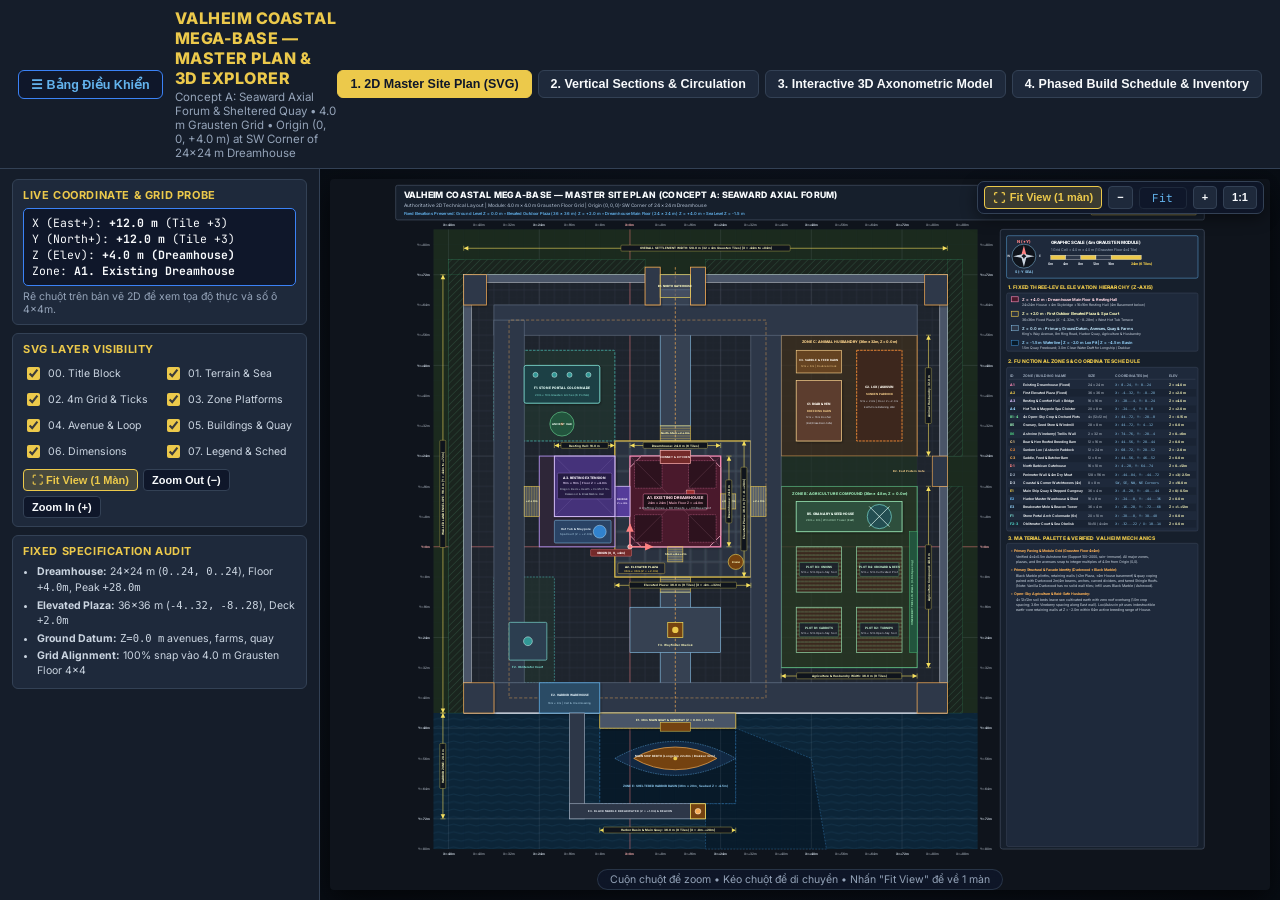
==== commit 16d7b9af: "Refactor" ====
--- a/index.html
+++ b/index.html
@@ -7,253 +7,28 @@
       Valheim Coastal Mega-Base — Interactive Master Plan, 3D Model &amp;
       Construction Explorer
     </title>
-    <style>
-      :root {
-        --bg-dark: #0b0f17;
-        --bg-panel: #151d2a;
-        --bg-card: #1e293b;
-        --border: #334155;
-        --accent: #ecc94b;
-        --accent-blue: #63b3ed;
-        --accent-pink: #f687b3;
-        --accent-green: #68d391;
-        --text-main: #f8fafc;
-        --text-muted: #94a3b8;
-      }
-      * {
-        box-sizing: border-box;
-      }
-      body {
-        margin: 0;
-        padding: 0;
-        background: var(--bg-dark);
-        color: var(--text-main);
-        font-family:
-          "Inter",
-          -apple-system,
-          BlinkMacSystemFont,
-          "Segoe UI",
-          Roboto,
-          sans-serif;
-        display: flex;
-        flex-direction: column;
-        height: 100vh;
-        overflow: hidden;
-      }
-      header {
-        background: var(--bg-panel);
-        border-bottom: 1px solid var(--border);
-        padding: 12px 24px;
-        display: flex;
-        align-items: center;
-        justify-content: space-between;
-        flex-shrink: 0;
-      }
-      .title-group h1 {
-        margin: 0;
-        font-size: 18px;
-        font-weight: 800;
-        color: var(--accent);
-        letter-spacing: 0.5px;
-      }
-      .title-group p {
-        margin: 3px 0 0 0;
-        font-size: 12px;
-        color: var(--text-muted);
-      }
-      .nav-tabs {
-        display: flex;
-        gap: 8px;
-      }
-      .tab-btn {
-        background: var(--bg-card);
-        color: var(--text-main);
-        border: 1px solid var(--border);
-        padding: 8px 16px;
-        border-radius: 6px;
-        cursor: pointer;
-        font-size: 13px;
-        font-weight: 600;
-        transition: all 0.15s;
-      }
-      .tab-btn:hover {
-        border-color: var(--accent-blue);
-      }
-      .tab-btn.active {
-        background: var(--accent);
-        color: #0f172a;
-        border-color: var(--accent);
-        font-weight: 800;
-      }
-      .workspace {
-        display: flex;
-        flex: 1;
-        overflow: hidden;
-      }
-      .sidebar {
-        width: 330px;
-        background: var(--bg-panel);
-        border-right: 1px solid var(--border);
-        padding: 16px;
-        overflow-y: auto;
-        flex-shrink: 0;
-        display: flex;
-        flex-direction: column;
-        gap: 16px;
-      }
-      .panel-card {
-        background: var(--bg-card);
-        border: 1px solid var(--border);
-        border-radius: 8px;
-        padding: 14px;
-      }
-      .panel-card h3 {
-        margin: 0 0 10px 0;
-        font-size: 13px;
-        text-transform: uppercase;
-        letter-spacing: 0.6px;
-        color: var(--accent);
-      }
-      .coord-readout {
-        font-family: "JetBrains Mono", "Fira Code", monospace;
-        font-size: 13px;
-        line-height: 1.6;
-        background: #0f172a;
-        padding: 10px 12px;
-        border-radius: 6px;
-        border: 1px solid #3b82f6;
-      }
-      .layer-list label {
-        display: flex;
-        align-items: center;
-        gap: 8px;
-        font-size: 13px;
-        padding: 5px 0;
-        cursor: pointer;
-      }
-      .layer-list input[type="checkbox"] {
-        accent-color: var(--accent);
-        width: 15px;
-        height: 15px;
-      }
-      .btn-row {
-        display: flex;
-        gap: 6px;
-        margin-top: 8px;
-        flex-wrap: wrap;
-      }
-      .ctrl-btn {
-        background: #0f172a;
-        color: var(--text-main);
-        border: 1px solid var(--border);
-        padding: 6px 10px;
-        border-radius: 4px;
-        font-size: 12px;
-        cursor: pointer;
-      }
-      .ctrl-btn:hover {
-        border-color: var(--accent);
-      }
-      .viewport {
-        flex: 1;
-        position: relative;
-        overflow: auto;
-        background: #090d14;
-        display: flex;
-        align-items: flex-start;
-        justify-content: flex-start;
-      }
-      .tab-pane {
-        display: none;
-        width: 100%;
-        height: 100%;
-        overflow: auto;
-      }
-      .tab-pane.active {
-        display: block;
-      }
-      #svg-container {
-        transform-origin: 0 0;
-        transition: transform 0.08s ease-out;
-        padding: 20px;
-      }
-      #svg-container svg,
-      #sec-container svg {
-        max-width: none;
-        height: auto;
-        display: block;
-        box-shadow: 0 10px 30px rgba(0, 0, 0, 0.6);
-      }
-      #canvas3d-wrap {
-        width: 100%;
-        height: 100%;
-        position: relative;
-        background: radial-gradient(circle at center, #162234 0%, #090d14 100%);
-      }
-      #canvas3d {
-        width: 100%;
-        height: 100%;
-        display: block;
-        cursor: grab;
-      }
-      #canvas3d:active {
-        cursor: grabbing;
-      }
-      .hud-3d {
-        position: absolute;
-        top: 16px;
-        left: 16px;
-        background: rgba(15, 23, 42, 0.9);
-        border: 1px solid var(--border);
-        border-radius: 8px;
-        padding: 14px 18px;
-        max-width: 380px;
-        pointer-events: auto;
-      }
-      .schedule-container {
-        padding: 28px;
-        max-width: 1300px;
-        margin: 0 auto;
-      }
-      table.inv-table {
-        width: 100%;
-        border-collapse: collapse;
-        margin-top: 14px;
-        font-size: 13px;
-        background: var(--bg-panel);
-        border-radius: 8px;
-        overflow: hidden;
-      }
-      table.inv-table th,
-      table.inv-table td {
-        padding: 10px 12px;
-        text-align: left;
-        border-bottom: 1px solid var(--border);
-      }
-      table.inv-table th {
-        background: var(--bg-card);
-        color: var(--accent);
-        font-weight: 700;
-      }
-      .badge {
-        display: inline-block;
-        padding: 2px 7px;
-        border-radius: 4px;
-        font-size: 11px;
-        font-weight: 700;
-      }
-    </style>
+    <link rel="stylesheet" href="./style.css" />
   </head>
   <body>
     <header>
       <div class="title-group">
-        <h1>
-          VALHEIM COASTAL MEGA-BASE — INTERACTIVE MASTER PLAN &amp; 3D EXPLORER
-        </h1>
-        <p>
-          Concept A: Seaward Axial Forum &amp; Sheltered Quay • 4.0 m Grausten
-          Grid • Origin (0, 0, +4.0 m) at SW Corner of 24×24 m Dreamhouse
-        </p>
+        <button
+          class="tab-btn toggle-btn"
+          id="sidebar-toggle-btn"
+          onclick="toggleSidebar()"
+          title="Ẩn / Hiện bảng điều khiển bên trái để phóng to bản vẽ (Toggle Sidebar)"
+        >
+          ☰ Bảng Điều Khiển
+        </button>
+        <div>
+          <h1>
+            VALHEIM COASTAL MEGA-BASE — MASTER PLAN &amp; 3D EXPLORER
+          </h1>
+          <p>
+            Concept A: Seaward Axial Forum &amp; Sheltered Quay • 4.0 m Grausten
+            Grid • Origin (0, 0, +4.0 m) at SW Corner of 24×24 m Dreamhouse
+          </p>
+        </div>
       </div>
       <div class="nav-tabs">
         <button class="tab-btn active" onclick="switchTab('tab-plan', this)">
@@ -283,13 +58,12 @@
           </div>
           <p
             style="
-              font-size: 11.5px;
+              font-size: 10.5px;
               color: var(--text-muted);
-              margin: 8px 0 0 0;
+              margin: 4px 0 0 0;
             "
           >
-            Hover anywhere on the 2D Master Plan to read exact in-game
-            coordinates (in meters and 4×4 m Grausten tiles from Origin 0,0).
+            Rê chuột trên bản vẽ 2D để xem tọa độ thực và số ô 4×4m.
           </p>
         </div>
 
@@ -302,7 +76,7 @@
                 checked
                 onchange="toggleLayer('layer-titleblock', this.checked)"
               />
-              00. Title Block &amp; Header</label
+              00. Title Block</label
             >
             <label
               ><input
@@ -310,7 +84,7 @@
                 checked
                 onchange="toggleLayer('layer-terrain-water', this.checked)"
               />
-              01. Terrain, Sea &amp; Harbor Basin</label
+              01. Terrain &amp; Sea</label
             >
             <label
               ><input
@@ -318,7 +92,7 @@
                 checked
                 onchange="toggleLayer('layer-grid-4m', this.checked)"
               />
-              02. 4.0 m Grausten Grid &amp; Ticks</label
+              02. 4m Grid &amp; Ticks</label
             >
             <label
               ><input
@@ -326,7 +100,7 @@
                 checked
                 onchange="toggleLayer('layer-zones', this.checked)"
               />
-              03. Functional Zone Platforms</label
+              03. Zone Platforms</label
             >
             <label
               ><input
@@ -334,7 +108,7 @@
                 checked
                 onchange="toggleLayer('layer-circulation', this.checked)"
               />
-              04. Primary Avenue &amp; Ring Loop</label
+              04. Avenue &amp; Loop</label
             >
             <label
               ><input
@@ -342,7 +116,7 @@
                 checked
                 onchange="toggleLayer('layer-structures', this.checked)"
               />
-              05. Buildings, Walls &amp; Quay</label
+              05. Buildings &amp; Quay</label
             >
             <label
               ><input
@@ -350,7 +124,7 @@
                 checked
                 onchange="toggleLayer('layer-dimensions', this.checked)"
               />
-              06. Dimension Lines &amp; Origin</label
+              06. Dimensions</label
             >
             <label
               ><input
@@ -358,17 +132,22 @@
                 checked
                 onchange="toggleLayer('layer-legend', this.checked)"
               />
-              07. Legend &amp; Coordinate Schedule</label
+              07. Legend &amp; Sched</label
             >
           </div>
           <div class="btn-row">
-            <button class="ctrl-btn" onclick="zoomPlan(0.75)">
-              Zoom Out (-)
+            <button
+              class="ctrl-btn active"
+              id="side-fit-btn"
+              onclick="resetActiveFit()"
+              title="Vừa khít 1 màn hình"
+            >
+              ⛶ Fit View (1 Màn)
             </button>
-            <button class="ctrl-btn" onclick="zoomPlan(1.0, true)">
-              Reset 100%
+            <button class="ctrl-btn" onclick="zoomActiveTab(0.8)" title="Thu nhỏ">
+              Zoom Out (−)
             </button>
-            <button class="ctrl-btn" onclick="zoomPlan(1.33)">
+            <button class="ctrl-btn" onclick="zoomActiveTab(1.25)" title="Phóng to">
               Zoom In (+)
             </button>
           </div>
@@ -376,8147 +155,86 @@
 
         <div class="panel-card">
           <h3>Fixed Specification Audit</h3>
-          <ul
-            style="
-              margin: 0;
-              padding-left: 18px;
-              font-size: 12px;
-              line-height: 1.65;
-              color: #cbd5e1;
-            "
-          >
+          <ul class="audit-list">
             <li>
-              <strong>Dreamhouse:</strong> 24×24 m (<code>X:0..24, Y:0..24</code
-              >), Floor <code>Z=+4.0 m</code>, Peak <code>+28.0 m</code> (24 m
-              height).
+              <strong>Dreamhouse:</strong> 24×24 m (<code>0..24, 0..24</code>), Floor <code>+4.0m</code>, Peak <code>+28.0m</code>
             </li>
             <li>
-              <strong>Elevated Plaza:</strong> 36×36 m (<code
-                >X:-4..32, Y:-8..28</code
-              >), Deck <code>Z=+2.0 m</code>.
+              <strong>Elevated Plaza:</strong> 36×36 m (<code>-4..32, -8..28</code>), Deck <code>+2.0m</code>
             </li>
             <li>
-              <strong>Ground Datum:</strong> <code>Z=0.0 m</code> avenues,
-              farms, and harbor quay.
+              <strong>Ground Datum:</strong> <code>Z=0.0 m</code> avenues, farms, quay
             </li>
             <li>
-              <strong>Grid Alignment:</strong> 100% of primary zones snap to 4.0
-              m Grausten Floor 4×4 tiles.
+              <strong>Grid Alignment:</strong> 100% snap vào 4.0 m Grausten Floor 4×4
             </li>
           </ul>
         </div>
       </aside>
 
       <main class="viewport">
+        <!-- Floating HUD Viewport Controls -->
+        <div class="viewport-hud" id="viewport-hud">
+          <button
+            class="hud-btn active"
+            id="hud-fit-btn"
+            onclick="resetActiveFit()"
+            title="Luôn vừa khít 1 màn hình (Fit to 1 Screen)"
+          >
+            <svg
+              width="13"
+              height="13"
+              viewBox="0 0 24 24"
+              fill="none"
+              stroke="currentColor"
+              stroke-width="2.5"
+            >
+              <path
+                d="M8 3H5a2 2 0 0 0-2 2v3m18 0V5a2 2 0 0 0-2-2h-3m0 18h3a2 2 0 0 0 2-2v-3M3 16v3a2 2 0 0 0 2 2h3"
+              />
+            </svg>
+            <span>Fit View (1 màn)</span>
+          </button>
+          <button class="hud-btn" onclick="zoomActiveTab(0.8)" title="Thu nhỏ">
+            −
+          </button>
+          <span class="hud-pill" id="hud-zoom-val">Fit</span>
+          <button class="hud-btn" onclick="zoomActiveTab(1.25)" title="Phóng to">
+            +
+          </button>
+          <button
+            class="hud-btn"
+            onclick="resetActiveFit()"
+            title="Khôi phục vừa 1 màn hình"
+          >
+            1:1
+          </button>
+        </div>
+        <div class="hud-hint" id="hud-hint">
+          Cuộn chuột để zoom • Kéo chuột để di chuyển • Nhấn "Fit View" để về 1 màn
+        </div>
+
         <!-- TAB 1: 2D MASTER SITE PLAN -->
         <div id="tab-plan" class="tab-pane active">
-          <div id="svg-container">
-            <svg
-              xmlns="http://www.w3.org/2000/svg"
-              xmlns:inkscape="http://www.inkscape.org/namespaces/inkscape"
-              viewBox="0 0 2608 2258"
-              width="2608"
-              height="2258"
-              style="
-                background-color: #0f141c;
-                font-family:
-                  &quot;Inter&quot;, &quot;Segoe UI&quot;,
-                  &quot;DejaVu Sans&quot;, sans-serif;
-              "
-            >
-              <defs>
-                <pattern
-                  id="graustenGrid4m"
-                  width="48.0"
-                  height="48.0"
-                  patternUnits="userSpaceOnUse"
-                  x="764.0"
-                  y="1168.0"
-                >
-                  <rect
-                    width="48.0"
-                    height="48.0"
-                    fill="none"
-                    stroke="#4a5568"
-                    stroke-width="0.9"
-                    stroke-opacity="0.55"
-                  />
-                  <line
-                    x1="24.0"
-                    y1="0"
-                    x2="24.0"
-                    y2="48.0"
-                    stroke="#4a5568"
-                    stroke-width="0.4"
-                    stroke-opacity="0.3"
-                    stroke-dasharray="2,2"
-                  />
-                  <line
-                    x1="0"
-                    y1="24.0"
-                    x2="48.0"
-                    y2="24.0"
-                    stroke="#4a5568"
-                    stroke-width="0.4"
-                    stroke-opacity="0.3"
-                    stroke-dasharray="2,2"
-                  />
-                </pattern>
-                <pattern
-                  id="plazaPaving"
-                  width="48.0"
-                  height="48.0"
-                  patternUnits="userSpaceOnUse"
-                  x="764.0"
-                  y="1168.0"
-                >
-                  <rect
-                    width="48.0"
-                    height="48.0"
-                    fill="#2b3340"
-                    stroke="#718096"
-                    stroke-width="1.2"
-                    stroke-opacity="0.7"
-                  />
-                  <rect
-                    x="3"
-                    y="3"
-                    width="42.0"
-                    height="42.0"
-                    fill="none"
-                    stroke="#a0aec0"
-                    stroke-width="0.5"
-                    stroke-opacity="0.35"
-                  />
-                </pattern>
-                <pattern
-                  id="cultivatedSoil"
-                  width="12"
-                  height="12"
-                  patternUnits="userSpaceOnUse"
-                >
-                  <rect width="12" height="12" fill="#3b281e" />
-                  <line
-                    x1="0"
-                    y1="6"
-                    x2="12"
-                    y2="6"
-                    stroke="#5c3d2e"
-                    stroke-width="2"
-                    stroke-dasharray="8,4"
-                  />
-                  <circle cx="3" cy="6" r="1.8" fill="#68d391" opacity="0.8" />
-                  <circle cx="9" cy="6" r="1.8" fill="#68d391" opacity="0.8" />
-                </pattern>
-                <pattern
-                  id="waterWaves"
-                  width="48"
-                  height="24"
-                  patternUnits="userSpaceOnUse"
-                >
-                  <path
-                    d="M 0 12 Q 12 6, 24 12 T 48 12"
-                    fill="none"
-                    stroke="#63b3ed"
-                    stroke-width="1"
-                    stroke-opacity="0.25"
-                  />
-                </pattern>
-                <pattern
-                  id="moatHatch"
-                  width="16"
-                  height="16"
-                  patternUnits="userSpaceOnUse"
-                  patternTransform="rotate(45)"
-                >
-                  <rect width="16" height="16" fill="#1a241e" />
-                  <line
-                    x1="0"
-                    y1="0"
-                    x2="0"
-                    y2="16"
-                    stroke="#2f4f3e"
-                    stroke-width="3"
-                  />
-                </pattern>
-                <marker
-                  id="dimArrowStart"
-                  markerWidth="10"
-                  markerHeight="10"
-                  refX="2"
-                  refY="5"
-                  orient="auto"
-                >
-                  <path d="M 9 1 L 1 5 L 9 9 z" fill="#f6e05e" />
-                </marker>
-                <marker
-                  id="dimArrowEnd"
-                  markerWidth="10"
-                  markerHeight="10"
-                  refX="8"
-                  refY="5"
-                  orient="auto"
-                >
-                  <path d="M 1 1 L 9 5 L 1 9 z" fill="#f6e05e" />
-                </marker>
-                <marker
-                  id="circArrow"
-                  markerWidth="8"
-                  markerHeight="8"
-                  refX="6"
-                  refY="4"
-                  orient="auto"
-                >
-                  <path d="M 0 1 L 7 4 L 0 7 z" fill="#f6ad55" />
-                </marker>
-                <marker
-                  id="axisArrow"
-                  markerWidth="10"
-                  markerHeight="10"
-                  refX="8"
-                  refY="5"
-                  orient="auto"
-                >
-                  <path d="M 0 1 L 9 5 L 0 9 z" fill="#fc8181" />
-                </marker>
-                <filter
-                  id="dropShadow"
-                  x="-10%"
-                  y="-10%"
-                  width="125%"
-                  height="125%"
-                >
-                  <feDropShadow
-                    dx="2"
-                    dy="3"
-                    stdDeviation="3"
-                    flood-color="#000000"
-                    flood-opacity="0.55"
-                  />
-                </filter>
-              </defs>
-
-              <g
-                id="layer-titleblock"
-                inkscape:groupmode="layer"
-                inkscape:label="00_Title_Block"
-              >
-                <rect
-                  x="20"
-                  y="20"
-                  width="2568"
-                  height="110"
-                  rx="6"
-                  fill="#161f2c"
-                  stroke="#4a5568"
-                  stroke-width="2"
-                />
-                <text
-                  x="45"
-                  y="60"
-                  fill="#f7fafc"
-                  font-size="28"
-                  font-weight="800"
-                  letter-spacing="1"
-                >
-                  VALHEIM COASTAL MEGA-BASE — MASTER SITE PLAN (CONCEPT A:
-                  SEAWARD AXIAL FORUM)
-                </text>
-                <text
-                  x="45"
-                  y="90"
-                  fill="#a0aec0"
-                  font-size="15"
-                  font-weight="500"
-                >
-                  Authoritative 2D Technical Layout | Module: 4.0 m × 4.0 m
-                  Grausten Floor Grid | Origin (0, 0, 0): SW Corner of 24 × 24 m
-                  Dreamhouse
-                </text>
-                <text
-                  x="45"
-                  y="114"
-                  fill="#63b3ed"
-                  font-size="13"
-                  font-weight="600"
-                >
-                  Fixed Elevations Preserved: Ground Level Z = 0.0 m • Elevated
-                  Outdoor Plaza (36 × 36 m) Z = +2.0 m • Dreamhouse Main Floor
-                  (24 × 24 m) Z = +4.0 m • Sea Level Z = -1.5 m
-                </text>
-                <rect
-                  x="2228"
-                  y="36"
-                  width="335"
-                  height="78"
-                  rx="4"
-                  fill="#1e293b"
-                  stroke="#ecc94b"
-                  stroke-width="1.5"
-                />
-                <text
-                  x="2246"
-                  y="60"
-                  fill="#ecc94b"
-                  font-size="13"
-                  font-weight="700"
-                >
-                  DRAWING NO: VMB-MP-01 (REV A)
-                </text>
-                <text x="2246" y="80" fill="#e2e8f0" font-size="12">
-                  Site Envelope: 128 m (E-W) × 148 m (S-N)
-                </text>
-                <text x="2246" y="99" fill="#cbd5e0" font-size="12">
-                  Scale: 1 : 100 Metric (1 Grid Square = 4 m × 4 m)
-                </text>
-              </g>
-
-              <g
-                id="layer-terrain-water"
-                inkscape:groupmode="layer"
-                inkscape:label="01_Terrain_and_Water"
-              >
-                <rect
-                  x="140.0"
-                  y="160.0"
-                  width="1728.0"
-                  height="1536.0"
-                  fill="#1b2a1e"
-                />
-                <rect
-                  x="140.0"
-                  y="1696.0"
-                  width="1728.0"
-                  height="432.0"
-                  fill="#0c2538"
-                />
-                <rect
-                  x="140.0"
-                  y="1696.0"
-                  width="1728.0"
-                  height="432.0"
-                  fill="url(#waterWaves)"
-                />
-                <rect
-                  x="668.0"
-                  y="1744.0"
-                  width="432.0"
-                  height="240.0"
-                  rx="6"
-                  fill="#081a29"
-                  stroke="#4299e1"
-                  stroke-width="1.5"
-                  stroke-dasharray="8,4"
-                />
-                <path
-                  d="M 1100.0 1744.0 L 1340.0 1840.0 L 1388.0 2128.0 L 1004.0 2128.0 L 1004.0 1984.0 L 1100.0 1984.0 Z"
-                  fill="#081a29"
-                  stroke="#4299e1"
-                  stroke-width="1.2"
-                  stroke-dasharray="6,4"
-                  opacity="0.85"
-                />
-                <rect
-                  x="236.0"
-                  y="304.0"
-                  width="1536.0"
-                  height="1392.0"
-                  fill="#1e242d"
-                  stroke="#718096"
-                  stroke-width="2"
-                />
-              </g>
-
-              <g
-                id="layer-grid-4m"
-                inkscape:groupmode="layer"
-                inkscape:label="02_4m_Grausten_Grid"
-              >
-                <rect
-                  x="236.0"
-                  y="304.0"
-                  width="1536.0"
-                  height="1392.0"
-                  fill="url(#graustenGrid4m)"
-                />
-                <line
-                  x1="140.0"
-                  y1="160.0"
-                  x2="140.0"
-                  y2="2128.0"
-                  stroke="#4a5568"
-                  stroke-width="0.45"
-                  stroke-opacity="0.25"
-                />
-                <line
-                  x1="188.0"
-                  y1="160.0"
-                  x2="188.0"
-                  y2="2128.0"
-                  stroke="#a0aec0"
-                  stroke-width="0.9"
-                  stroke-opacity="0.45"
-                />
-                <text
-                  x="188.0"
-                  y="150.0"
-                  fill="#cbd5e0"
-                  font-size="10"
-                  font-weight="700"
-                  text-anchor="middle"
-                >
-                  X=-48m
-                </text>
-                <text
-                  x="188.0"
-                  y="2146.0"
-                  fill="#cbd5e0"
-                  font-size="10"
-                  font-weight="700"
-                  text-anchor="middle"
-                >
-                  X=-48m
-                </text>
-                <line
-                  x1="236.0"
-                  y1="160.0"
-                  x2="236.0"
-                  y2="2128.0"
-                  stroke="#4a5568"
-                  stroke-width="0.45"
-                  stroke-opacity="0.25"
-                />
-                <line
-                  x1="284.0"
-                  y1="160.0"
-                  x2="284.0"
-                  y2="2128.0"
-                  stroke="#4a5568"
-                  stroke-width="0.45"
-                  stroke-opacity="0.25"
-                />
-                <text
-                  x="284.0"
-                  y="150.0"
-                  fill="#cbd5e0"
-                  font-size="10"
-                  font-weight="400"
-                  text-anchor="middle"
-                >
-                  X=-40m
-                </text>
-                <text
-                  x="284.0"
-                  y="2146.0"
-                  fill="#cbd5e0"
-                  font-size="10"
-                  font-weight="400"
-                  text-anchor="middle"
-                >
-                  X=-40m
-                </text>
-                <line
-                  x1="332.0"
-                  y1="160.0"
-                  x2="332.0"
-                  y2="2128.0"
-                  stroke="#4a5568"
-                  stroke-width="0.45"
-                  stroke-opacity="0.25"
-                />
-                <line
-                  x1="380.0"
-                  y1="160.0"
-                  x2="380.0"
-                  y2="2128.0"
-                  stroke="#4a5568"
-                  stroke-width="0.45"
-                  stroke-opacity="0.25"
-                />
-                <text
-                  x="380.0"
-                  y="150.0"
-                  fill="#cbd5e0"
-                  font-size="10"
-                  font-weight="400"
-                  text-anchor="middle"
-                >
-                  X=-32m
-                </text>
-                <text
-                  x="380.0"
-                  y="2146.0"
-                  fill="#cbd5e0"
-                  font-size="10"
-                  font-weight="400"
-                  text-anchor="middle"
-                >
-                  X=-32m
-                </text>
-                <line
-                  x1="428.0"
-                  y1="160.0"
-                  x2="428.0"
-                  y2="2128.0"
-                  stroke="#4a5568"
-                  stroke-width="0.45"
-                  stroke-opacity="0.25"
-                />
-                <line
-                  x1="476.0"
-                  y1="160.0"
-                  x2="476.0"
-                  y2="2128.0"
-                  stroke="#a0aec0"
-                  stroke-width="0.9"
-                  stroke-opacity="0.45"
-                />
-                <text
-                  x="476.0"
-                  y="150.0"
-                  fill="#cbd5e0"
-                  font-size="10"
-                  font-weight="700"
-                  text-anchor="middle"
-                >
-                  X=-24m
-                </text>
-                <text
-                  x="476.0"
-                  y="2146.0"
-                  fill="#cbd5e0"
-                  font-size="10"
-                  font-weight="700"
-                  text-anchor="middle"
-                >
-                  X=-24m
-                </text>
-                <line
-                  x1="524.0"
-                  y1="160.0"
-                  x2="524.0"
-                  y2="2128.0"
-                  stroke="#4a5568"
-                  stroke-width="0.45"
-                  stroke-opacity="0.25"
-                />
-                <line
-                  x1="572.0"
-                  y1="160.0"
-                  x2="572.0"
-                  y2="2128.0"
-                  stroke="#4a5568"
-                  stroke-width="0.45"
-                  stroke-opacity="0.25"
-                />
-                <text
-                  x="572.0"
-                  y="150.0"
-                  fill="#cbd5e0"
-                  font-size="10"
-                  font-weight="400"
-                  text-anchor="middle"
-                >
-                  X=-16m
-                </text>
-                <text
-                  x="572.0"
-                  y="2146.0"
-                  fill="#cbd5e0"
-                  font-size="10"
-                  font-weight="400"
-                  text-anchor="middle"
-                >
-                  X=-16m
-                </text>
-                <line
-                  x1="620.0"
-                  y1="160.0"
-                  x2="620.0"
-                  y2="2128.0"
-                  stroke="#4a5568"
-                  stroke-width="0.45"
-                  stroke-opacity="0.25"
-                />
-                <line
-                  x1="668.0"
-                  y1="160.0"
-                  x2="668.0"
-                  y2="2128.0"
-                  stroke="#4a5568"
-                  stroke-width="0.45"
-                  stroke-opacity="0.25"
-                />
-                <text
-                  x="668.0"
-                  y="150.0"
-                  fill="#cbd5e0"
-                  font-size="10"
-                  font-weight="400"
-                  text-anchor="middle"
-                >
-                  X=-8m
-                </text>
-                <text
-                  x="668.0"
-                  y="2146.0"
-                  fill="#cbd5e0"
-                  font-size="10"
-                  font-weight="400"
-                  text-anchor="middle"
-                >
-                  X=-8m
-                </text>
-                <line
-                  x1="716.0"
-                  y1="160.0"
-                  x2="716.0"
-                  y2="2128.0"
-                  stroke="#4a5568"
-                  stroke-width="0.45"
-                  stroke-opacity="0.25"
-                />
-                <line
-                  x1="764.0"
-                  y1="160.0"
-                  x2="764.0"
-                  y2="2128.0"
-                  stroke="#fc8181"
-                  stroke-width="2.0"
-                  stroke-opacity="0.75"
-                />
-                <text
-                  x="764.0"
-                  y="150.0"
-                  fill="#feb2b2"
-                  font-size="10"
-                  font-weight="700"
-                  text-anchor="middle"
-                >
-                  X=0m
-                </text>
-                <text
-                  x="764.0"
-                  y="2146.0"
-                  fill="#feb2b2"
-                  font-size="10"
-                  font-weight="700"
-                  text-anchor="middle"
-                >
-                  X=0m
-                </text>
-                <line
-                  x1="812.0"
-                  y1="160.0"
-                  x2="812.0"
-                  y2="2128.0"
-                  stroke="#4a5568"
-                  stroke-width="0.45"
-                  stroke-opacity="0.25"
-                />
-                <line
-                  x1="860.0"
-                  y1="160.0"
-                  x2="860.0"
-                  y2="2128.0"
-                  stroke="#4a5568"
-                  stroke-width="0.45"
-                  stroke-opacity="0.25"
-                />
-                <text
-                  x="860.0"
-                  y="150.0"
-                  fill="#cbd5e0"
-                  font-size="10"
-                  font-weight="400"
-                  text-anchor="middle"
-                >
-                  X=+8m
-                </text>
-                <text
-                  x="860.0"
-                  y="2146.0"
-                  fill="#cbd5e0"
-                  font-size="10"
-                  font-weight="400"
-                  text-anchor="middle"
-                >
-                  X=+8m
-                </text>
-                <line
-                  x1="908.0"
-                  y1="160.0"
-                  x2="908.0"
-                  y2="2128.0"
-                  stroke="#4a5568"
-                  stroke-width="0.45"
-                  stroke-opacity="0.25"
-                />
-                <line
-                  x1="956.0"
-                  y1="160.0"
-                  x2="956.0"
-                  y2="2128.0"
-                  stroke="#4a5568"
-                  stroke-width="0.45"
-                  stroke-opacity="0.25"
-                />
-                <text
-                  x="956.0"
-                  y="150.0"
-                  fill="#cbd5e0"
-                  font-size="10"
-                  font-weight="400"
-                  text-anchor="middle"
-                >
-                  X=+16m
-                </text>
-                <text
-                  x="956.0"
-                  y="2146.0"
-                  fill="#cbd5e0"
-                  font-size="10"
-                  font-weight="400"
-                  text-anchor="middle"
-                >
-                  X=+16m
-                </text>
-                <line
-                  x1="1004.0"
-                  y1="160.0"
-                  x2="1004.0"
-                  y2="2128.0"
-                  stroke="#4a5568"
-                  stroke-width="0.45"
-                  stroke-opacity="0.25"
-                />
-                <line
-                  x1="1052.0"
-                  y1="160.0"
-                  x2="1052.0"
-                  y2="2128.0"
-                  stroke="#a0aec0"
-                  stroke-width="0.9"
-                  stroke-opacity="0.45"
-                />
-                <text
-                  x="1052.0"
-                  y="150.0"
-                  fill="#cbd5e0"
-                  font-size="10"
-                  font-weight="700"
-                  text-anchor="middle"
-                >
-                  X=+24m
-                </text>
-                <text
-                  x="1052.0"
-                  y="2146.0"
-                  fill="#cbd5e0"
-                  font-size="10"
-                  font-weight="700"
-                  text-anchor="middle"
-                >
-                  X=+24m
-                </text>
-                <line
-                  x1="1100.0"
-                  y1="160.0"
-                  x2="1100.0"
-                  y2="2128.0"
-                  stroke="#4a5568"
-                  stroke-width="0.45"
-                  stroke-opacity="0.25"
-                />
-                <line
-                  x1="1148.0"
-                  y1="160.0"
-                  x2="1148.0"
-                  y2="2128.0"
-                  stroke="#4a5568"
-                  stroke-width="0.45"
-                  stroke-opacity="0.25"
-                />
-                <text
-                  x="1148.0"
-                  y="150.0"
-                  fill="#cbd5e0"
-                  font-size="10"
-                  font-weight="400"
-                  text-anchor="middle"
-                >
-                  X=+32m
-                </text>
-                <text
-                  x="1148.0"
-                  y="2146.0"
-                  fill="#cbd5e0"
-                  font-size="10"
-                  font-weight="400"
-                  text-anchor="middle"
-                >
-                  X=+32m
-                </text>
-                <line
-                  x1="1196.0"
-                  y1="160.0"
-                  x2="1196.0"
-                  y2="2128.0"
-                  stroke="#4a5568"
-                  stroke-width="0.45"
-                  stroke-opacity="0.25"
-                />
-                <line
-                  x1="1244.0"
-                  y1="160.0"
-                  x2="1244.0"
-                  y2="2128.0"
-                  stroke="#4a5568"
-                  stroke-width="0.45"
-                  stroke-opacity="0.25"
-                />
-                <text
-                  x="1244.0"
-                  y="150.0"
-                  fill="#cbd5e0"
-                  font-size="10"
-                  font-weight="400"
-                  text-anchor="middle"
-                >
-                  X=+40m
-                </text>
-                <text
-                  x="1244.0"
-                  y="2146.0"
-                  fill="#cbd5e0"
-                  font-size="10"
-                  font-weight="400"
-                  text-anchor="middle"
-                >
-                  X=+40m
-                </text>
-                <line
-                  x1="1292.0"
-                  y1="160.0"
-                  x2="1292.0"
-                  y2="2128.0"
-                  stroke="#4a5568"
-                  stroke-width="0.45"
-                  stroke-opacity="0.25"
-                />
-                <line
-                  x1="1340.0"
-                  y1="160.0"
-                  x2="1340.0"
-                  y2="2128.0"
-                  stroke="#a0aec0"
-                  stroke-width="0.9"
-                  stroke-opacity="0.45"
-                />
-                <text
-                  x="1340.0"
-                  y="150.0"
-                  fill="#cbd5e0"
-                  font-size="10"
-                  font-weight="700"
-                  text-anchor="middle"
-                >
-                  X=+48m
-                </text>
-                <text
-                  x="1340.0"
-                  y="2146.0"
-                  fill="#cbd5e0"
-                  font-size="10"
-                  font-weight="700"
-                  text-anchor="middle"
-                >
-                  X=+48m
-                </text>
-                <line
-                  x1="1388.0"
-                  y1="160.0"
-                  x2="1388.0"
-                  y2="2128.0"
-                  stroke="#4a5568"
-                  stroke-width="0.45"
-                  stroke-opacity="0.25"
-                />
-                <line
-                  x1="1436.0"
-                  y1="160.0"
-                  x2="1436.0"
-                  y2="2128.0"
-                  stroke="#4a5568"
-                  stroke-width="0.45"
-                  stroke-opacity="0.25"
-                />
-                <text
-                  x="1436.0"
-                  y="150.0"
-                  fill="#cbd5e0"
-                  font-size="10"
-                  font-weight="400"
-                  text-anchor="middle"
-                >
-                  X=+56m
-                </text>
-                <text
-                  x="1436.0"
-                  y="2146.0"
-                  fill="#cbd5e0"
-                  font-size="10"
-                  font-weight="400"
-                  text-anchor="middle"
-                >
-                  X=+56m
-                </text>
-                <line
-                  x1="1484.0"
-                  y1="160.0"
-                  x2="1484.0"
-                  y2="2128.0"
-                  stroke="#4a5568"
-                  stroke-width="0.45"
-                  stroke-opacity="0.25"
-                />
-                <line
-                  x1="1532.0"
-                  y1="160.0"
-                  x2="1532.0"
-                  y2="2128.0"
-                  stroke="#4a5568"
-                  stroke-width="0.45"
-                  stroke-opacity="0.25"
-                />
-                <text
-                  x="1532.0"
-                  y="150.0"
-                  fill="#cbd5e0"
-                  font-size="10"
-                  font-weight="400"
-                  text-anchor="middle"
-                >
-                  X=+64m
-                </text>
-                <text
-                  x="1532.0"
-                  y="2146.0"
-                  fill="#cbd5e0"
-                  font-size="10"
-                  font-weight="400"
-                  text-anchor="middle"
-                >
-                  X=+64m
-                </text>
-                <line
-                  x1="1580.0"
-                  y1="160.0"
-                  x2="1580.0"
-                  y2="2128.0"
-                  stroke="#4a5568"
-                  stroke-width="0.45"
-                  stroke-opacity="0.25"
-                />
-                <line
-                  x1="1628.0"
-                  y1="160.0"
-                  x2="1628.0"
-                  y2="2128.0"
-                  stroke="#a0aec0"
-                  stroke-width="0.9"
-                  stroke-opacity="0.45"
-                />
-                <text
-                  x="1628.0"
-                  y="150.0"
-                  fill="#cbd5e0"
-                  font-size="10"
-                  font-weight="700"
-                  text-anchor="middle"
-                >
-                  X=+72m
-                </text>
-                <text
-                  x="1628.0"
-                  y="2146.0"
-                  fill="#cbd5e0"
-                  font-size="10"
-                  font-weight="700"
-                  text-anchor="middle"
-                >
-                  X=+72m
-                </text>
-                <line
-                  x1="1676.0"
-                  y1="160.0"
-                  x2="1676.0"
-                  y2="2128.0"
-                  stroke="#4a5568"
-                  stroke-width="0.45"
-                  stroke-opacity="0.25"
-                />
-                <line
-                  x1="1724.0"
-                  y1="160.0"
-                  x2="1724.0"
-                  y2="2128.0"
-                  stroke="#4a5568"
-                  stroke-width="0.45"
-                  stroke-opacity="0.25"
-                />
-                <text
-                  x="1724.0"
-                  y="150.0"
-                  fill="#cbd5e0"
-                  font-size="10"
-                  font-weight="400"
-                  text-anchor="middle"
-                >
-                  X=+80m
-                </text>
-                <text
-                  x="1724.0"
-                  y="2146.0"
-                  fill="#cbd5e0"
-                  font-size="10"
-                  font-weight="400"
-                  text-anchor="middle"
-                >
-                  X=+80m
-                </text>
-                <line
-                  x1="1772.0"
-                  y1="160.0"
-                  x2="1772.0"
-                  y2="2128.0"
-                  stroke="#4a5568"
-                  stroke-width="0.45"
-                  stroke-opacity="0.25"
-                />
-                <line
-                  x1="1820.0"
-                  y1="160.0"
-                  x2="1820.0"
-                  y2="2128.0"
-                  stroke="#4a5568"
-                  stroke-width="0.45"
-                  stroke-opacity="0.25"
-                />
-                <text
-                  x="1820.0"
-                  y="150.0"
-                  fill="#cbd5e0"
-                  font-size="10"
-                  font-weight="400"
-                  text-anchor="middle"
-                >
-                  X=+88m
-                </text>
-                <text
-                  x="1820.0"
-                  y="2146.0"
-                  fill="#cbd5e0"
-                  font-size="10"
-                  font-weight="400"
-                  text-anchor="middle"
-                >
-                  X=+88m
-                </text>
-                <line
-                  x1="1868.0"
-                  y1="160.0"
-                  x2="1868.0"
-                  y2="2128.0"
-                  stroke="#4a5568"
-                  stroke-width="0.45"
-                  stroke-opacity="0.25"
-                />
-                <line
-                  x1="140.0"
-                  y1="2128.0"
-                  x2="1868.0"
-                  y2="2128.0"
-                  stroke="#4a5568"
-                  stroke-width="0.45"
-                  stroke-opacity="0.25"
-                />
-                <text
-                  x="130.0"
-                  y="2132.0"
-                  fill="#cbd5e0"
-                  font-size="10"
-                  font-weight="400"
-                  text-anchor="end"
-                >
-                  Y=-80m
-                </text>
-                <text
-                  x="1876.0"
-                  y="2132.0"
-                  fill="#cbd5e0"
-                  font-size="10"
-                  font-weight="400"
-                  text-anchor="start"
-                >
-                  Y=-80m
-                </text>
-                <line
-                  x1="140.0"
-                  y1="2080.0"
-                  x2="1868.0"
-                  y2="2080.0"
-                  stroke="#4a5568"
-                  stroke-width="0.45"
-                  stroke-opacity="0.25"
-                />
-                <line
-                  x1="140.0"
-                  y1="2032.0"
-                  x2="1868.0"
-                  y2="2032.0"
-                  stroke="#a0aec0"
-                  stroke-width="0.9"
-                  stroke-opacity="0.45"
-                />
-                <text
-                  x="130.0"
-                  y="2036.0"
-                  fill="#cbd5e0"
-                  font-size="10"
-                  font-weight="700"
-                  text-anchor="end"
-                >
-                  Y=-72m
-                </text>
-                <text
-                  x="1876.0"
-                  y="2036.0"
-                  fill="#cbd5e0"
-                  font-size="10"
-                  font-weight="700"
-                  text-anchor="start"
-                >
-                  Y=-72m
-                </text>
-                <line
-                  x1="140.0"
-                  y1="1984.0"
-                  x2="1868.0"
-                  y2="1984.0"
-                  stroke="#4a5568"
-                  stroke-width="0.45"
-                  stroke-opacity="0.25"
-                />
-                <line
-                  x1="140.0"
-                  y1="1936.0"
-                  x2="1868.0"
-                  y2="1936.0"
-                  stroke="#4a5568"
-                  stroke-width="0.45"
-                  stroke-opacity="0.25"
-                />
-                <text
-                  x="130.0"
-                  y="1940.0"
-                  fill="#cbd5e0"
-                  font-size="10"
-                  font-weight="400"
-                  text-anchor="end"
-                >
-                  Y=-64m
-                </text>
-                <text
-                  x="1876.0"
-                  y="1940.0"
-                  fill="#cbd5e0"
-                  font-size="10"
-                  font-weight="400"
-                  text-anchor="start"
-                >
-                  Y=-64m
-                </text>
-                <line
-                  x1="140.0"
-                  y1="1888.0"
-                  x2="1868.0"
-                  y2="1888.0"
-                  stroke="#4a5568"
-                  stroke-width="0.45"
-                  stroke-opacity="0.25"
-                />
-                <line
-                  x1="140.0"
-                  y1="1840.0"
-                  x2="1868.0"
-                  y2="1840.0"
-                  stroke="#4a5568"
-                  stroke-width="0.45"
-                  stroke-opacity="0.25"
-                />
-                <text
-                  x="130.0"
-                  y="1844.0"
-                  fill="#cbd5e0"
-                  font-size="10"
-                  font-weight="400"
-                  text-anchor="end"
-                >
-                  Y=-56m
-                </text>
-                <text
-                  x="1876.0"
-                  y="1844.0"
-                  fill="#cbd5e0"
-                  font-size="10"
-                  font-weight="400"
-                  text-anchor="start"
-                >
-                  Y=-56m
-                </text>
-                <line
-                  x1="140.0"
-                  y1="1792.0"
-                  x2="1868.0"
-                  y2="1792.0"
-                  stroke="#4a5568"
-                  stroke-width="0.45"
-                  stroke-opacity="0.25"
-                />
-                <line
-                  x1="140.0"
-                  y1="1744.0"
-                  x2="1868.0"
-                  y2="1744.0"
-                  stroke="#a0aec0"
-                  stroke-width="0.9"
-                  stroke-opacity="0.45"
-                />
-                <text
-                  x="130.0"
-                  y="1748.0"
-                  fill="#cbd5e0"
-                  font-size="10"
-                  font-weight="700"
-                  text-anchor="end"
-                >
-                  Y=-48m
-                </text>
-                <text
-                  x="1876.0"
-                  y="1748.0"
-                  fill="#cbd5e0"
-                  font-size="10"
-                  font-weight="700"
-                  text-anchor="start"
-                >
-                  Y=-48m
-                </text>
-                <line
-                  x1="140.0"
-                  y1="1696.0"
-                  x2="1868.0"
-                  y2="1696.0"
-                  stroke="#4a5568"
-                  stroke-width="0.45"
-                  stroke-opacity="0.25"
-                />
-                <line
-                  x1="140.0"
-                  y1="1648.0"
-                  x2="1868.0"
-                  y2="1648.0"
-                  stroke="#4a5568"
-                  stroke-width="0.45"
-                  stroke-opacity="0.25"
-                />
-                <text
-                  x="130.0"
-                  y="1652.0"
-                  fill="#cbd5e0"
-                  font-size="10"
-                  font-weight="400"
-                  text-anchor="end"
-                >
-                  Y=-40m
-                </text>
-                <text
-                  x="1876.0"
-                  y="1652.0"
-                  fill="#cbd5e0"
-                  font-size="10"
-                  font-weight="400"
-                  text-anchor="start"
-                >
-                  Y=-40m
-                </text>
-                <line
-                  x1="140.0"
-                  y1="1600.0"
-                  x2="1868.0"
-                  y2="1600.0"
-                  stroke="#4a5568"
-                  stroke-width="0.45"
-                  stroke-opacity="0.25"
-                />
-                <line
-                  x1="140.0"
-                  y1="1552.0"
-                  x2="1868.0"
-                  y2="1552.0"
-                  stroke="#4a5568"
-                  stroke-width="0.45"
-                  stroke-opacity="0.25"
-                />
-                <text
-                  x="130.0"
-                  y="1556.0"
-                  fill="#cbd5e0"
-                  font-size="10"
-                  font-weight="400"
-                  text-anchor="end"
-                >
-                  Y=-32m
-                </text>
-                <text
-                  x="1876.0"
-                  y="1556.0"
-                  fill="#cbd5e0"
-                  font-size="10"
-                  font-weight="400"
-                  text-anchor="start"
-                >
-                  Y=-32m
-                </text>
-                <line
-                  x1="140.0"
-                  y1="1504.0"
-                  x2="1868.0"
-                  y2="1504.0"
-                  stroke="#4a5568"
-                  stroke-width="0.45"
-                  stroke-opacity="0.25"
-                />
-                <line
-                  x1="140.0"
-                  y1="1456.0"
-                  x2="1868.0"
-                  y2="1456.0"
-                  stroke="#a0aec0"
-                  stroke-width="0.9"
-                  stroke-opacity="0.45"
-                />
-                <text
-                  x="130.0"
-                  y="1460.0"
-                  fill="#cbd5e0"
-                  font-size="10"
-                  font-weight="700"
-                  text-anchor="end"
-                >
-                  Y=-24m
-                </text>
-                <text
-                  x="1876.0"
-                  y="1460.0"
-                  fill="#cbd5e0"
-                  font-size="10"
-                  font-weight="700"
-                  text-anchor="start"
-                >
-                  Y=-24m
-                </text>
-                <line
-                  x1="140.0"
-                  y1="1408.0"
-                  x2="1868.0"
-                  y2="1408.0"
-                  stroke="#4a5568"
-                  stroke-width="0.45"
-                  stroke-opacity="0.25"
-                />
-                <line
-                  x1="140.0"
-                  y1="1360.0"
-                  x2="1868.0"
-                  y2="1360.0"
-                  stroke="#4a5568"
-                  stroke-width="0.45"
-                  stroke-opacity="0.25"
-                />
-                <text
-                  x="130.0"
-                  y="1364.0"
-                  fill="#cbd5e0"
-                  font-size="10"
-                  font-weight="400"
-                  text-anchor="end"
-                >
-                  Y=-16m
-                </text>
-                <text
-                  x="1876.0"
-                  y="1364.0"
-                  fill="#cbd5e0"
-                  font-size="10"
-                  font-weight="400"
-                  text-anchor="start"
-                >
-                  Y=-16m
-                </text>
-                <line
-                  x1="140.0"
-                  y1="1312.0"
-                  x2="1868.0"
-                  y2="1312.0"
-                  stroke="#4a5568"
-                  stroke-width="0.45"
-                  stroke-opacity="0.25"
-                />
-                <line
-                  x1="140.0"
-                  y1="1264.0"
-                  x2="1868.0"
-                  y2="1264.0"
-                  stroke="#4a5568"
-                  stroke-width="0.45"
-                  stroke-opacity="0.25"
-                />
-                <text
-                  x="130.0"
-                  y="1268.0"
-                  fill="#cbd5e0"
-                  font-size="10"
-                  font-weight="400"
-                  text-anchor="end"
-                >
-                  Y=-8m
-                </text>
-                <text
-                  x="1876.0"
-                  y="1268.0"
-                  fill="#cbd5e0"
-                  font-size="10"
-                  font-weight="400"
-                  text-anchor="start"
-                >
-                  Y=-8m
-                </text>
-                <line
-                  x1="140.0"
-                  y1="1216.0"
-                  x2="1868.0"
-                  y2="1216.0"
-                  stroke="#4a5568"
-                  stroke-width="0.45"
-                  stroke-opacity="0.25"
-                />
-                <line
-                  x1="140.0"
-                  y1="1168.0"
-                  x2="1868.0"
-                  y2="1168.0"
-                  stroke="#fc8181"
-                  stroke-width="2.0"
-                  stroke-opacity="0.75"
-                />
-                <text
-                  x="130.0"
-                  y="1172.0"
-                  fill="#feb2b2"
-                  font-size="10"
-                  font-weight="700"
-                  text-anchor="end"
-                >
-                  Y=0m
-                </text>
-                <text
-                  x="1876.0"
-                  y="1172.0"
-                  fill="#feb2b2"
-                  font-size="10"
-                  font-weight="700"
-                  text-anchor="start"
-                >
-                  Y=0m
-                </text>
-                <line
-                  x1="140.0"
-                  y1="1120.0"
-                  x2="1868.0"
-                  y2="1120.0"
-                  stroke="#4a5568"
-                  stroke-width="0.45"
-                  stroke-opacity="0.25"
-                />
-                <line
-                  x1="140.0"
-                  y1="1072.0"
-                  x2="1868.0"
-                  y2="1072.0"
-                  stroke="#4a5568"
-                  stroke-width="0.45"
-                  stroke-opacity="0.25"
-                />
-                <text
-                  x="130.0"
-                  y="1076.0"
-                  fill="#cbd5e0"
-                  font-size="10"
-                  font-weight="400"
-                  text-anchor="end"
-                >
-                  Y=+8m
-                </text>
-                <text
-                  x="1876.0"
-                  y="1076.0"
-                  fill="#cbd5e0"
-                  font-size="10"
-                  font-weight="400"
-                  text-anchor="start"
-                >
-                  Y=+8m
-                </text>
-                <line
-                  x1="140.0"
-                  y1="1024.0"
-                  x2="1868.0"
-                  y2="1024.0"
-                  stroke="#4a5568"
-                  stroke-width="0.45"
-                  stroke-opacity="0.25"
-                />
-                <line
-                  x1="140.0"
-                  y1="976.0"
-                  x2="1868.0"
-                  y2="976.0"
-                  stroke="#4a5568"
-                  stroke-width="0.45"
-                  stroke-opacity="0.25"
-                />
-                <text
-                  x="130.0"
-                  y="980.0"
-                  fill="#cbd5e0"
-                  font-size="10"
-                  font-weight="400"
-                  text-anchor="end"
-                >
-                  Y=+16m
-                </text>
-                <text
-                  x="1876.0"
-                  y="980.0"
-                  fill="#cbd5e0"
-                  font-size="10"
-                  font-weight="400"
-                  text-anchor="start"
-                >
-                  Y=+16m
-                </text>
-                <line
-                  x1="140.0"
-                  y1="928.0"
-                  x2="1868.0"
-                  y2="928.0"
-                  stroke="#4a5568"
-                  stroke-width="0.45"
-                  stroke-opacity="0.25"
-                />
-                <line
-                  x1="140.0"
-                  y1="880.0"
-                  x2="1868.0"
-                  y2="880.0"
-                  stroke="#a0aec0"
-                  stroke-width="0.9"
-                  stroke-opacity="0.45"
-                />
-                <text
-                  x="130.0"
-                  y="884.0"
-                  fill="#cbd5e0"
-                  font-size="10"
-                  font-weight="700"
-                  text-anchor="end"
-                >
-                  Y=+24m
-                </text>
-                <text
-                  x="1876.0"
-                  y="884.0"
-                  fill="#cbd5e0"
-                  font-size="10"
-                  font-weight="700"
-                  text-anchor="start"
-                >
-                  Y=+24m
-                </text>
-                <line
-                  x1="140.0"
-                  y1="832.0"
-                  x2="1868.0"
-                  y2="832.0"
-                  stroke="#4a5568"
-                  stroke-width="0.45"
-                  stroke-opacity="0.25"
-                />
-                <line
-                  x1="140.0"
-                  y1="784.0"
-                  x2="1868.0"
-                  y2="784.0"
-                  stroke="#4a5568"
-                  stroke-width="0.45"
-                  stroke-opacity="0.25"
-                />
-                <text
-                  x="130.0"
-                  y="788.0"
-                  fill="#cbd5e0"
-                  font-size="10"
-                  font-weight="400"
-                  text-anchor="end"
-                >
-                  Y=+32m
-                </text>
-                <text
-                  x="1876.0"
-                  y="788.0"
-                  fill="#cbd5e0"
-                  font-size="10"
-                  font-weight="400"
-                  text-anchor="start"
-                >
-                  Y=+32m
-                </text>
-                <line
-                  x1="140.0"
-                  y1="736.0"
-                  x2="1868.0"
-                  y2="736.0"
-                  stroke="#4a5568"
-                  stroke-width="0.45"
-                  stroke-opacity="0.25"
-                />
-                <line
-                  x1="140.0"
-                  y1="688.0"
-                  x2="1868.0"
-                  y2="688.0"
-                  stroke="#4a5568"
-                  stroke-width="0.45"
-                  stroke-opacity="0.25"
-                />
-                <text
-                  x="130.0"
-                  y="692.0"
-                  fill="#cbd5e0"
-                  font-size="10"
-                  font-weight="400"
-                  text-anchor="end"
-                >
-                  Y=+40m
-                </text>
-                <text
-                  x="1876.0"
-                  y="692.0"
-                  fill="#cbd5e0"
-                  font-size="10"
-                  font-weight="400"
-                  text-anchor="start"
-                >
-                  Y=+40m
-                </text>
-                <line
-                  x1="140.0"
-                  y1="640.0"
-                  x2="1868.0"
-                  y2="640.0"
-                  stroke="#4a5568"
-                  stroke-width="0.45"
-                  stroke-opacity="0.25"
-                />
-                <line
-                  x1="140.0"
-                  y1="592.0"
-                  x2="1868.0"
-                  y2="592.0"
-                  stroke="#a0aec0"
-                  stroke-width="0.9"
-                  stroke-opacity="0.45"
-                />
-                <text
-                  x="130.0"
-                  y="596.0"
-                  fill="#cbd5e0"
-                  font-size="10"
-                  font-weight="700"
-                  text-anchor="end"
-                >
-                  Y=+48m
-                </text>
-                <text
-                  x="1876.0"
-                  y="596.0"
-                  fill="#cbd5e0"
-                  font-size="10"
-                  font-weight="700"
-                  text-anchor="start"
-                >
-                  Y=+48m
-                </text>
-                <line
-                  x1="140.0"
-                  y1="544.0"
-                  x2="1868.0"
-                  y2="544.0"
-                  stroke="#4a5568"
-                  stroke-width="0.45"
-                  stroke-opacity="0.25"
-                />
-                <line
-                  x1="140.0"
-                  y1="496.0"
-                  x2="1868.0"
-                  y2="496.0"
-                  stroke="#4a5568"
-                  stroke-width="0.45"
-                  stroke-opacity="0.25"
-                />
-                <text
-                  x="130.0"
-                  y="500.0"
-                  fill="#cbd5e0"
-                  font-size="10"
-                  font-weight="400"
-                  text-anchor="end"
-                >
-                  Y=+56m
-                </text>
-                <text
-                  x="1876.0"
-                  y="500.0"
-                  fill="#cbd5e0"
-                  font-size="10"
-                  font-weight="400"
-                  text-anchor="start"
-                >
-                  Y=+56m
-                </text>
-                <line
-                  x1="140.0"
-                  y1="448.0"
-                  x2="1868.0"
-                  y2="448.0"
-                  stroke="#4a5568"
-                  stroke-width="0.45"
-                  stroke-opacity="0.25"
-                />
-                <line
-                  x1="140.0"
-                  y1="400.0"
-                  x2="1868.0"
-                  y2="400.0"
-                  stroke="#4a5568"
-                  stroke-width="0.45"
-                  stroke-opacity="0.25"
-                />
-                <text
-                  x="130.0"
-                  y="404.0"
-                  fill="#cbd5e0"
-                  font-size="10"
-                  font-weight="400"
-                  text-anchor="end"
-                >
-                  Y=+64m
-                </text>
-                <text
-                  x="1876.0"
-                  y="404.0"
-                  fill="#cbd5e0"
-                  font-size="10"
-                  font-weight="400"
-                  text-anchor="start"
-                >
-                  Y=+64m
-                </text>
-                <line
-                  x1="140.0"
-                  y1="352.0"
-                  x2="1868.0"
-                  y2="352.0"
-                  stroke="#4a5568"
-                  stroke-width="0.45"
-                  stroke-opacity="0.25"
-                />
-                <line
-                  x1="140.0"
-                  y1="304.0"
-                  x2="1868.0"
-                  y2="304.0"
-                  stroke="#a0aec0"
-                  stroke-width="0.9"
-                  stroke-opacity="0.45"
-                />
-                <text
-                  x="130.0"
-                  y="308.0"
-                  fill="#cbd5e0"
-                  font-size="10"
-                  font-weight="700"
-                  text-anchor="end"
-                >
-                  Y=+72m
-                </text>
-                <text
-                  x="1876.0"
-                  y="308.0"
-                  fill="#cbd5e0"
-                  font-size="10"
-                  font-weight="700"
-                  text-anchor="start"
-                >
-                  Y=+72m
-                </text>
-                <line
-                  x1="140.0"
-                  y1="256.0"
-                  x2="1868.0"
-                  y2="256.0"
-                  stroke="#4a5568"
-                  stroke-width="0.45"
-                  stroke-opacity="0.25"
-                />
-                <line
-                  x1="140.0"
-                  y1="208.0"
-                  x2="1868.0"
-                  y2="208.0"
-                  stroke="#4a5568"
-                  stroke-width="0.45"
-                  stroke-opacity="0.25"
-                />
-                <text
-                  x="130.0"
-                  y="212.0"
-                  fill="#cbd5e0"
-                  font-size="10"
-                  font-weight="400"
-                  text-anchor="end"
-                >
-                  Y=+80m
-                </text>
-                <text
-                  x="1876.0"
-                  y="212.0"
-                  fill="#cbd5e0"
-                  font-size="10"
-                  font-weight="400"
-                  text-anchor="start"
-                >
-                  Y=+80m
-                </text>
-                <line
-                  x1="140.0"
-                  y1="160.0"
-                  x2="1868.0"
-                  y2="160.0"
-                  stroke="#4a5568"
-                  stroke-width="0.45"
-                  stroke-opacity="0.25"
-                />
-              </g>
-              <g
-                id="layer-zones"
-                inkscape:groupmode="layer"
-                inkscape:label="03_Functional_Zones"
-              >
-                <rect
-                  x="188.0"
-                  y="256.0"
-                  width="48.0"
-                  height="1440.0"
-                  fill="url(#moatHatch)"
-                  stroke="#38a169"
-                  stroke-width="1"
-                  stroke-opacity="0.6"
-                />
-                <rect
-                  x="188.0"
-                  y="256.0"
-                  width="624.0"
-                  height="48.0"
-                  fill="url(#moatHatch)"
-                  stroke="#38a169"
-                  stroke-width="1"
-                  stroke-opacity="0.6"
-                />
-                <rect
-                  x="1004.0"
-                  y="256.0"
-                  width="816.0"
-                  height="48.0"
-                  fill="url(#moatHatch)"
-                  stroke="#38a169"
-                  stroke-width="1"
-                  stroke-opacity="0.6"
-                />
-                <rect
-                  x="1772.0"
-                  y="256.0"
-                  width="48.0"
-                  height="624.0"
-                  fill="url(#moatHatch)"
-                  stroke="#38a169"
-                  stroke-width="1"
-                  stroke-opacity="0.6"
-                />
-                <rect
-                  x="1772.0"
-                  y="976.0"
-                  width="48.0"
-                  height="720.0"
-                  fill="url(#moatHatch)"
-                  stroke="#38a169"
-                  stroke-width="1"
-                  stroke-opacity="0.6"
-                />
-                <rect
-                  x="332.0"
-                  y="544.0"
-                  width="384.0"
-                  height="288.0"
-                  rx="4"
-                  fill="#233831"
-                  fill-opacity="0.65"
-                  stroke="#4fd1c5"
-                  stroke-width="2"
-                  stroke-dasharray="8,4"
-                />
-                <rect
-                  x="332.0"
-                  y="1264.0"
-                  width="192.0"
-                  height="336.0"
-                  rx="4"
-                  fill="#233831"
-                  fill-opacity="0.55"
-                  stroke="#4fd1c5"
-                  stroke-width="1.5"
-                  stroke-dasharray="6,4"
-                />
-                <rect
-                  x="1244.0"
-                  y="976.0"
-                  width="432.0"
-                  height="576.0"
-                  fill="#273822"
-                  fill-opacity="0.8"
-                  stroke="#68d391"
-                  stroke-width="2.5"
-                />
-                <rect
-                  x="1244.0"
-                  y="496.0"
-                  width="432.0"
-                  height="384.0"
-                  fill="#3b2f1e"
-                  fill-opacity="0.8"
-                  stroke="#f6ad55"
-                  stroke-width="2.5"
-                />
-                <rect
-                  x="1244.0"
-                  y="880.0"
-                  width="432.0"
-                  height="96.0"
-                  fill="#1e3323"
-                  fill-opacity="0.7"
-                />
-                <rect
-                  x="716.0"
-                  y="832.0"
-                  width="432.0"
-                  height="432.0"
-                  fill="url(#plazaPaving)"
-                  stroke="#ecc94b"
-                  stroke-width="3.5"
-                  filter="url(#dropShadow)"
-                />
-                <rect
-                  x="476.0"
-                  y="880.0"
-                  width="240.0"
-                  height="288.0"
-                  fill="#2d2638"
-                  stroke="#b794f4"
-                  stroke-width="2.5"
-                  filter="url(#dropShadow)"
-                />
-              </g>
-              <g
-                id="layer-circulation"
-                inkscape:groupmode="layer"
-                inkscape:label="04_Roads_and_Circulation"
-              >
-                <rect
-                  x="860.0"
-                  y="1312.0"
-                  width="96.0"
-                  height="384.0"
-                  fill="#364152"
-                  stroke="#90cdf4"
-                  stroke-width="1.8"
-                />
-                <rect
-                  x="764.0"
-                  y="1360.0"
-                  width="288.0"
-                  height="144.0"
-                  fill="#364152"
-                  stroke="#90cdf4"
-                  stroke-width="1.8"
-                />
-                <rect
-                  x="860.0"
-                  y="352.0"
-                  width="96.0"
-                  height="432.0"
-                  fill="#364152"
-                  stroke="#90cdf4"
-                  stroke-width="1.8"
-                />
-                <rect
-                  x="332.0"
-                  y="1600.0"
-                  width="1344.0"
-                  height="96.0"
-                  fill="#2d3748"
-                  stroke="#718096"
-                  stroke-width="1.5"
-                />
-                <rect
-                  x="1148.0"
-                  y="448.0"
-                  width="96.0"
-                  height="1152.0"
-                  fill="#2d3748"
-                  stroke="#718096"
-                  stroke-width="1.5"
-                />
-                <rect
-                  x="332.0"
-                  y="400.0"
-                  width="1344.0"
-                  height="96.0"
-                  fill="#2d3748"
-                  stroke="#718096"
-                  stroke-width="1.5"
-                />
-                <rect
-                  x="332.0"
-                  y="448.0"
-                  width="96.0"
-                  height="1152.0"
-                  fill="#2d3748"
-                  stroke="#718096"
-                  stroke-width="1.5"
-                />
-                <path
-                  d="M 908.0 280.0 L 908.0 832.0 M 908.0 1264.0 L 908.0 1744.0"
-                  fill="none"
-                  stroke="#f6ad55"
-                  stroke-width="2.2"
-                  stroke-dasharray="8,6"
-                  marker-end="url(#circArrow)"
-                />
-                <path
-                  d="M 380.0 1648.0 L 1196.0 1648.0 L 1196.0 448.0 L 380.0 448.0 Z"
-                  fill="none"
-                  stroke="#f6ad55"
-                  stroke-width="1.8"
-                  stroke-dasharray="10,6"
-                  stroke-opacity="0.75"
-                />
-              </g>
-              <g
-                id="layer-structures"
-                inkscape:groupmode="layer"
-                inkscape:label="05_Buildings_and_Structures"
-              >
-                <rect
-                  x="764.0"
-                  y="880.0"
-                  width="288.0"
-                  height="288.0"
-                  fill="#3b1d2e"
-                  stroke="#f687b3"
-                  stroke-width="4"
-                  filter="url(#dropShadow)"
-                />
-                <polygon
-                  points="800.0,880.0 1016.0,880.0 1052.0,916.0 1052.0,1132.0 1016.0,1168.0 800.0,1168.0 764.0,1132.0 764.0,916.0"
-                  fill="#4a192c"
-                  stroke="#fbb6ce"
-                  stroke-width="2.5"
-                />
-                <rect
-                  x="778.4000000000001"
-                  y="1066.0"
-                  width="87.6"
-                  height="87.6"
-                  rx="4"
-                  fill="#2d121e"
-                  stroke="#f687b3"
-                  stroke-width="1.2"
-                  stroke-dasharray="3,2"
-                />
-                <rect
-                  x="950.0"
-                  y="1066.0"
-                  width="87.60000000000001"
-                  height="87.6"
-                  rx="4"
-                  fill="#2d121e"
-                  stroke="#f687b3"
-                  stroke-width="1.2"
-                  stroke-dasharray="3,2"
-                />
-                <rect
-                  x="950.0"
-                  y="894.4000000000001"
-                  width="87.60000000000001"
-                  height="87.60000000000001"
-                  rx="4"
-                  fill="#2d121e"
-                  stroke="#f687b3"
-                  stroke-width="1.2"
-                  stroke-dasharray="3,2"
-                />
-                <rect
-                  x="778.4000000000001"
-                  y="894.4000000000001"
-                  width="87.6"
-                  height="87.60000000000001"
-                  rx="4"
-                  fill="#2d121e"
-                  stroke="#f687b3"
-                  stroke-width="1.2"
-                  stroke-dasharray="3,2"
-                />
-                <rect
-                  x="860.0"
-                  y="862.0"
-                  width="96.0"
-                  height="42.0"
-                  fill="#742a2a"
-                  stroke="#feb2b2"
-                  stroke-width="2.2"
-                />
-                <text
-                  x="908.0"
-                  y="886.5999999999999"
-                  fill="#fff5f5"
-                  font-size="8.5"
-                  font-weight="700"
-                  text-anchor="middle"
-                >
-                  CHIMNEY &amp; KITCHEN
-                </text>
-                <rect
-                  x="944.0"
-                  y="988.0"
-                  width="24.0"
-                  height="24.0"
-                  fill="#9b2c2c"
-                  stroke="#feb2b2"
-                  stroke-width="1.5"
-                />
-                <line
-                  x1="764.0"
-                  y1="880.0"
-                  x2="1052.0"
-                  y2="1168.0"
-                  stroke="#fbb6ce"
-                  stroke-width="0.9"
-                  stroke-opacity="0.45"
-                />
-                <line
-                  x1="1052.0"
-                  y1="880.0"
-                  x2="764.0"
-                  y2="1168.0"
-                  stroke="#fbb6ce"
-                  stroke-width="0.9"
-                  stroke-opacity="0.45"
-                />
-                <rect
-                  x="806.0"
-                  y="1000.0"
-                  width="204.0"
-                  height="50.400000000000006"
-                  rx="4"
-                  fill="#1a1016"
-                  fill-opacity="0.92"
-                  stroke="#f687b3"
-                  stroke-width="1.5"
-                />
-                <text
-                  x="908.0"
-                  y="1016.8000000000001"
-                  fill="#fed7e2"
-                  font-size="12.5"
-                  font-weight="800"
-                  text-anchor="middle"
-                >
-                  A1. EXISTING DREAMHOUSE
-                </text>
-                <text
-                  x="908.0"
-                  y="1033.6"
-                  fill="#fbb6ce"
-                  font-size="10"
-                  font-weight="600"
-                  text-anchor="middle"
-                >
-                  24m × 24m | Main Floor Z = +4.0m
-                </text>
-                <text
-                  x="908.0"
-                  y="1048.0"
-                  fill="#e2e8f0"
-                  font-size="9"
-                  text-anchor="middle"
-                >
-                  4 Crafting Zones • 60 Chests • +0m Basement
-                </text>
-                <rect
-                  x="884.0"
-                  y="1168.0"
-                  width="48.0"
-                  height="48.0"
-                  fill="#cbd5e0"
-                  fill-opacity="0.25"
-                  stroke="#ecc94b"
-                  stroke-width="1.8"
-                />
-                <line
-                  x1="884.0"
-                  y1="1176.0"
-                  x2="932.0"
-                  y2="1176.0"
-                  stroke="#ecc94b"
-                  stroke-width="1"
-                />
-                <line
-                  x1="884.0"
-                  y1="1184.0"
-                  x2="932.0"
-                  y2="1184.0"
-                  stroke="#ecc94b"
-                  stroke-width="1"
-                />
-                <line
-                  x1="884.0"
-                  y1="1192.0"
-                  x2="932.0"
-                  y2="1192.0"
-                  stroke="#ecc94b"
-                  stroke-width="1"
-                />
-                <line
-                  x1="884.0"
-                  y1="1200.0"
-                  x2="932.0"
-                  y2="1200.0"
-                  stroke="#ecc94b"
-                  stroke-width="1"
-                />
-                <line
-                  x1="884.0"
-                  y1="1208.0"
-                  x2="932.0"
-                  y2="1208.0"
-                  stroke="#ecc94b"
-                  stroke-width="1"
-                />
-                <text
-                  x="908.0"
-                  y="1195.0"
-                  fill="#fefcbf"
-                  font-size="8.5"
-                  font-weight="700"
-                  text-anchor="middle"
-                >
-                  Stair +4→+2m
-                </text>
-                <rect
-                  x="1052.0"
-                  y="1000.0"
-                  width="48.0"
-                  height="48.0"
-                  fill="#cbd5e0"
-                  fill-opacity="0.25"
-                  stroke="#ecc94b"
-                  stroke-width="1.8"
-                />
-                <line
-                  x1="1060.0"
-                  y1="1000.0"
-                  x2="1060.0"
-                  y2="1048.0"
-                  stroke="#ecc94b"
-                  stroke-width="1"
-                />
-                <line
-                  x1="1068.0"
-                  y1="1000.0"
-                  x2="1068.0"
-                  y2="1048.0"
-                  stroke="#ecc94b"
-                  stroke-width="1"
-                />
-                <line
-                  x1="1076.0"
-                  y1="1000.0"
-                  x2="1076.0"
-                  y2="1048.0"
-                  stroke="#ecc94b"
-                  stroke-width="1"
-                />
-                <line
-                  x1="1084.0"
-                  y1="1000.0"
-                  x2="1084.0"
-                  y2="1048.0"
-                  stroke="#ecc94b"
-                  stroke-width="1"
-                />
-                <line
-                  x1="1092.0"
-                  y1="1000.0"
-                  x2="1092.0"
-                  y2="1048.0"
-                  stroke="#ecc94b"
-                  stroke-width="1"
-                />
-                <text
-                  x="1076.0"
-                  y="1027.0"
-                  fill="#fefcbf"
-                  font-size="8.5"
-                  font-weight="700"
-                  text-anchor="middle"
-                >
-                  +4→+2m
-                </text>
-                <rect
-                  x="860.0"
-                  y="1264.0"
-                  width="96.0"
-                  height="48.0"
-                  fill="#cbd5e0"
-                  fill-opacity="0.25"
-                  stroke="#ecc94b"
-                  stroke-width="1.8"
-                />
-                <line
-                  x1="860.0"
-                  y1="1272.0"
-                  x2="956.0"
-                  y2="1272.0"
-                  stroke="#ecc94b"
-                  stroke-width="1"
-                />
-                <line
-                  x1="860.0"
-                  y1="1280.0"
-                  x2="956.0"
-                  y2="1280.0"
-                  stroke="#ecc94b"
-                  stroke-width="1"
-                />
-                <line
-                  x1="860.0"
-                  y1="1288.0"
-                  x2="956.0"
-                  y2="1288.0"
-                  stroke="#ecc94b"
-                  stroke-width="1"
-                />
-                <line
-                  x1="860.0"
-                  y1="1296.0"
-                  x2="956.0"
-                  y2="1296.0"
-                  stroke="#ecc94b"
-                  stroke-width="1"
-                />
-                <line
-                  x1="860.0"
-                  y1="1304.0"
-                  x2="956.0"
-                  y2="1304.0"
-                  stroke="#ecc94b"
-                  stroke-width="1"
-                />
-                <text
-                  x="908.0"
-                  y="1291.0"
-                  fill="#fefcbf"
-                  font-size="8.5"
-                  font-weight="700"
-                  text-anchor="middle"
-                >
-                  GRAND STAIR +2.0m → 0.0m
-                </text>
-                <rect
-                  x="1148.0"
-                  y="976.0"
-                  width="48.0"
-                  height="96.0"
-                  fill="#cbd5e0"
-                  fill-opacity="0.25"
-                  stroke="#ecc94b"
-                  stroke-width="1.8"
-                />
-                <line
-                  x1="1156.0"
-                  y1="976.0"
-                  x2="1156.0"
-                  y2="1072.0"
-                  stroke="#ecc94b"
-                  stroke-width="1"
-                />
-                <line
-                  x1="1164.0"
-                  y1="976.0"
-                  x2="1164.0"
-                  y2="1072.0"
-                  stroke="#ecc94b"
-                  stroke-width="1"
-                />
-                <line
-                  x1="1172.0"
-                  y1="976.0"
-                  x2="1172.0"
-                  y2="1072.0"
-                  stroke="#ecc94b"
-                  stroke-width="1"
-                />
-                <line
-                  x1="1180.0"
-                  y1="976.0"
-                  x2="1180.0"
-                  y2="1072.0"
-                  stroke="#ecc94b"
-                  stroke-width="1"
-                />
-                <line
-                  x1="1188.0"
-                  y1="976.0"
-                  x2="1188.0"
-                  y2="1072.0"
-                  stroke="#ecc94b"
-                  stroke-width="1"
-                />
-                <text
-                  x="1172.0"
-                  y="1027.0"
-                  fill="#fefcbf"
-                  font-size="8.5"
-                  font-weight="700"
-                  text-anchor="middle"
-                >
-                  +2→0m
-                </text>
-                <rect
-                  x="860.0"
-                  y="784.0"
-                  width="96.0"
-                  height="48.0"
-                  fill="#cbd5e0"
-                  fill-opacity="0.25"
-                  stroke="#ecc94b"
-                  stroke-width="1.8"
-                />
-                <line
-                  x1="860.0"
-                  y1="792.0"
-                  x2="956.0"
-                  y2="792.0"
-                  stroke="#ecc94b"
-                  stroke-width="1"
-                />
-                <line
-                  x1="860.0"
-                  y1="800.0"
-                  x2="956.0"
-                  y2="800.0"
-                  stroke="#ecc94b"
-                  stroke-width="1"
-                />
-                <line
-                  x1="860.0"
-                  y1="808.0"
-                  x2="956.0"
-                  y2="808.0"
-                  stroke="#ecc94b"
-                  stroke-width="1"
-                />
-                <line
-                  x1="860.0"
-                  y1="816.0"
-                  x2="956.0"
-                  y2="816.0"
-                  stroke="#ecc94b"
-                  stroke-width="1"
-                />
-                <line
-                  x1="860.0"
-                  y1="824.0"
-                  x2="956.0"
-                  y2="824.0"
-                  stroke="#ecc94b"
-                  stroke-width="1"
-                />
-                <text
-                  x="908.0"
-                  y="811.0"
-                  fill="#fefcbf"
-                  font-size="8.5"
-                  font-weight="700"
-                  text-anchor="middle"
-                >
-                  North Stair +2→0m
-                </text>
-                <rect
-                  x="428.0"
-                  y="976.0"
-                  width="48.0"
-                  height="96.0"
-                  fill="#cbd5e0"
-                  fill-opacity="0.25"
-                  stroke="#ecc94b"
-                  stroke-width="1.8"
-                />
-                <line
-                  x1="436.0"
-                  y1="976.0"
-                  x2="436.0"
-                  y2="1072.0"
-                  stroke="#ecc94b"
-                  stroke-width="1"
-                />
-                <line
-                  x1="444.0"
-                  y1="976.0"
-                  x2="444.0"
-                  y2="1072.0"
-                  stroke="#ecc94b"
-                  stroke-width="1"
-                />
-                <line
-                  x1="452.0"
-                  y1="976.0"
-                  x2="452.0"
-                  y2="1072.0"
-                  stroke="#ecc94b"
-                  stroke-width="1"
-                />
-                <line
-                  x1="460.0"
-                  y1="976.0"
-                  x2="460.0"
-                  y2="1072.0"
-                  stroke="#ecc94b"
-                  stroke-width="1"
-                />
-                <line
-                  x1="468.0"
-                  y1="976.0"
-                  x2="468.0"
-                  y2="1072.0"
-                  stroke="#ecc94b"
-                  stroke-width="1"
-                />
-                <text
-                  x="452.0"
-                  y="1027.0"
-                  fill="#fefcbf"
-                  font-size="8.5"
-                  font-weight="700"
-                  text-anchor="middle"
-                >
-                  +2→0m
-                </text>
-                <rect
-                  x="716.0"
-                  y="976.0"
-                  width="48.0"
-                  height="96.0"
-                  fill="#553c9a"
-                  stroke="#d6bcfa"
-                  stroke-width="2.5"
-                />
-                <text
-                  x="740.0"
-                  y="1018.0"
-                  fill="#faf5ff"
-                  font-size="8"
-                  font-weight="700"
-                  text-anchor="middle"
-                >
-                  BRIDGE
-                </text>
-                <text
-                  x="740.0"
-                  y="1033.6"
-                  fill="#e9d8fd"
-                  font-size="8"
-                  font-weight="700"
-                  text-anchor="middle"
-                >
-                  Z=+4m
-                </text>
-                <rect
-                  x="524.0"
-                  y="880.0"
-                  width="192.0"
-                  height="192.0"
-                  fill="#44337a"
-                  stroke="#d6bcfa"
-                  stroke-width="3"
-                  filter="url(#dropShadow)"
-                />
-                <line
-                  x1="524.0"
-                  y1="880.0"
-                  x2="716.0"
-                  y2="1072.0"
-                  stroke="#d6bcfa"
-                  stroke-width="0.8"
-                  stroke-opacity="0.4"
-                />
-                <line
-                  x1="716.0"
-                  y1="880.0"
-                  x2="524.0"
-                  y2="1072.0"
-                  stroke="#d6bcfa"
-                  stroke-width="0.8"
-                  stroke-opacity="0.4"
-                />
-                <rect
-                  x="533.5999999999999"
-                  y="934.0"
-                  width="172.8"
-                  height="81.6"
-                  rx="4"
-                  fill="#22193d"
-                  fill-opacity="0.9"
-                  stroke="#b794f4"
-                  stroke-width="1"
-                />
-                <text
-                  x="620.0"
-                  y="952.0"
-                  fill="#faf5ff"
-                  font-size="10.5"
-                  font-weight="800"
-                  text-anchor="middle"
-                >
-                  A3. RESTING EXTENSION
-                </text>
-                <text
-                  x="620.0"
-                  y="970.0"
-                  fill="#e9d8fd"
-                  font-size="9"
-                  font-weight="600"
-                  text-anchor="middle"
-                >
-                  16m × 16m | Floor Z = +4.0m
-                </text>
-                <text
-                  x="620.0"
-                  y="988.0"
-                  fill="#cbd5e0"
-                  font-size="8.2"
-                  text-anchor="middle"
-                >
-                  Dragon Beds • Hearth • Comfort 18+
-                </text>
-                <text
-                  x="620.0"
-                  y="1004.8000000000001"
-                  fill="#cbd5e0"
-                  font-size="8.2"
-                  text-anchor="middle"
-                >
-                  Darkwood &amp; Black Marble Hall
-                </text>
-                <rect
-                  x="524.0"
-                  y="1084.0"
-                  width="180.0"
-                  height="72.0"
-                  rx="4"
-                  fill="#2a4365"
-                  stroke="#90cdf4"
-                  stroke-width="1.5"
-                />
-                <circle
-                  cx="668.0"
-                  cy="1120.0"
-                  r="20.4"
-                  fill="#3182ce"
-                  stroke="#bee3f8"
-                  stroke-width="1.5"
-                />
-                <text
-                  x="593.5999999999999"
-                  y="1114.0"
-                  fill="#ebf8ff"
-                  font-size="8.8"
-                  font-weight="700"
-                  text-anchor="middle"
-                >
-                  Hot Tub &amp; Maypole
-                </text>
-                <text
-                  x="593.5999999999999"
-                  y="1132.0"
-                  fill="#bee3f8"
-                  font-size="8.2"
-                  text-anchor="middle"
-                >
-                  Spa Court (Z = +2.0m)
-                </text>
-                <circle
-                  cx="1100.0"
-                  cy="1216.0"
-                  r="24.0"
-                  fill="#744210"
-                  stroke="#f6e05e"
-                  stroke-width="1.8"
-                />
-                <text
-                  x="1100.0"
-                  y="1219.0"
-                  fill="#fefcbf"
-                  font-size="8"
-                  font-weight="700"
-                  text-anchor="middle"
-                >
-                  Brazier
-                </text>
-                <rect
-                  x="725.5999999999999"
-                  y="1219.6"
-                  width="148.8"
-                  height="33.599999999999994"
-                  rx="3"
-                  fill="#1a202c"
-                  fill-opacity="0.9"
-                  stroke="#ecc94b"
-                  stroke-width="1.2"
-                />
-                <text
-                  x="800.0"
-                  y="1234.0"
-                  fill="#fefcbf"
-                  font-size="9"
-                  font-weight="800"
-                  text-anchor="middle"
-                >
-                  A2. ELEVATED PLAZA
-                </text>
-                <text
-                  x="800.0"
-                  y="1247.1999999999998"
-                  fill="#ecc94b"
-                  font-size="8.2"
-                  font-weight="600"
-                  text-anchor="middle"
-                >
-                  36m × 36m (Z = +2.0m)
-                </text>
-                <rect
-                  x="1292.0"
-                  y="1360.0"
-                  width="144.0"
-                  height="144.0"
-                  fill="url(#cultivatedSoil)"
-                  stroke="#9ae6b4"
-                  stroke-width="2"
-                />
-                <rect
-                  x="1302.0"
-                  y="1410.0"
-                  width="124.0"
-                  height="44"
-                  rx="3"
-                  fill="#1a202c"
-                  fill-opacity="0.88"
-                  stroke="#68d391"
-                  stroke-width="1"
-                />
-                <text
-                  x="1364.0"
-                  y="1428.0"
-                  fill="#c6f6d5"
-                  font-size="9.5"
-                  font-weight="700"
-                  text-anchor="middle"
-                >
-                  PLOT B1: CARROTS
-                </text>
-                <text
-                  x="1364.0"
-                  y="1444.0"
-                  fill="#e2e8f0"
-                  font-size="8.5"
-                  text-anchor="middle"
-                >
-                  12m × 12m Open-Sky Soil
-                </text>
-                <rect
-                  x="1484.0"
-                  y="1360.0"
-                  width="144.0"
-                  height="144.0"
-                  fill="url(#cultivatedSoil)"
-                  stroke="#9ae6b4"
-                  stroke-width="2"
-                />
-                <rect
-                  x="1494.0"
-                  y="1410.0"
-                  width="124.0"
-                  height="44"
-                  rx="3"
-                  fill="#1a202c"
-                  fill-opacity="0.88"
-                  stroke="#68d391"
-                  stroke-width="1"
-                />
-                <text
-                  x="1556.0"
-                  y="1428.0"
-                  fill="#c6f6d5"
-                  font-size="9.5"
-                  font-weight="700"
-                  text-anchor="middle"
-                >
-                  PLOT B2: TURNIPS
-                </text>
-                <text
-                  x="1556.0"
-                  y="1444.0"
-                  fill="#e2e8f0"
-                  font-size="8.5"
-                  text-anchor="middle"
-                >
-                  12m × 12m Open-Sky Soil
-                </text>
-                <rect
-                  x="1292.0"
-                  y="1168.0"
-                  width="144.0"
-                  height="144.0"
-                  fill="url(#cultivatedSoil)"
-                  stroke="#9ae6b4"
-                  stroke-width="2"
-                />
-                <rect
-                  x="1302.0"
-                  y="1218.0"
-                  width="124.0"
-                  height="44"
-                  rx="3"
-                  fill="#1a202c"
-                  fill-opacity="0.88"
-                  stroke="#68d391"
-                  stroke-width="1"
-                />
-                <text
-                  x="1364.0"
-                  y="1236.0"
-                  fill="#c6f6d5"
-                  font-size="9.5"
-                  font-weight="700"
-                  text-anchor="middle"
-                >
-                  PLOT B3: ONIONS
-                </text>
-                <text
-                  x="1364.0"
-                  y="1252.0"
-                  fill="#e2e8f0"
-                  font-size="8.5"
-                  text-anchor="middle"
-                >
-                  12m × 12m Open-Sky Soil
-                </text>
-                <rect
-                  x="1484.0"
-                  y="1168.0"
-                  width="144.0"
-                  height="144.0"
-                  fill="url(#cultivatedSoil)"
-                  stroke="#9ae6b4"
-                  stroke-width="2"
-                />
-                <rect
-                  x="1494.0"
-                  y="1218.0"
-                  width="124.0"
-                  height="44"
-                  rx="3"
-                  fill="#1a202c"
-                  fill-opacity="0.88"
-                  stroke="#68d391"
-                  stroke-width="1"
-                />
-                <text
-                  x="1556.0"
-                  y="1236.0"
-                  fill="#c6f6d5"
-                  font-size="9.5"
-                  font-weight="700"
-                  text-anchor="middle"
-                >
-                  PLOT B4: ORCHARD & BEES
-                </text>
-                <text
-                  x="1556.0"
-                  y="1252.0"
-                  fill="#e2e8f0"
-                  font-size="8.5"
-                  text-anchor="middle"
-                >
-                  12m × 12m Cultivated Plot
-                </text>
-                <rect
-                  x="1292.0"
-                  y="1024.0"
-                  width="336.0"
-                  height="96.0"
-                  fill="#2f4f3e"
-                  stroke="#9ae6b4"
-                  stroke-width="2.5"
-                  filter="url(#dropShadow)"
-                />
-                <circle
-                  cx="1556.0"
-                  cy="1072.0"
-                  r="38.400000000000006"
-                  fill="#234e52"
-                  stroke="#81e6d9"
-                  stroke-width="2"
-                />
-                <line
-                  x1="1524.0"
-                  y1="1040.0"
-                  x2="1588.0"
-                  y2="1104.0"
-                  stroke="#e6fffa"
-                  stroke-width="2.2"
-                />
-                <line
-                  x1="1588.0"
-                  y1="1040.0"
-                  x2="1524.0"
-                  y2="1104.0"
-                  stroke="#e6fffa"
-                  stroke-width="2.2"
-                />
-                <text
-                  x="1400.0"
-                  y="1066.0"
-                  fill="#f0fff4"
-                  font-size="10.5"
-                  font-weight="800"
-                  text-anchor="middle"
-                >
-                  B5. GRANARY &amp; SEED HOUSE
-                </text>
-                <text
-                  x="1400.0"
-                  y="1086.4"
-                  fill="#c6f6d5"
-                  font-size="8.5"
-                  text-anchor="middle"
-                >
-                  28m × 8m | Windmill Tower (East)
-                </text>
-                <rect
-                  x="1652.0"
-                  y="1120.0"
-                  width="24.0"
-                  height="384.0"
-                  fill="#22543d"
-                  stroke="#48bb78"
-                  stroke-width="1.5"
-                />
-                <text
-                  x="1664.0"
-                  y="1312.0"
-                  fill="#9ae6b4"
-                  font-size="8.5"
-                  font-weight="700"
-                  text-anchor="middle"
-                  transform="rotate(-90 1664.0 1312.0)"
-                >
-                  VINEBERRY TRELLIS WALL (3.6m Spacing)
-                </text>
-                <text
-                  x="1460.0"
-                  y="1002.4000000000001"
-                  fill="#9ae6b4"
-                  font-size="12"
-                  font-weight="800"
-                  text-anchor="middle"
-                >
-                  ZONE B: AGRICULTURE COMPOUND (36m × 48m, Z = 0.0m)
-                </text>
-                <rect
-                  x="1292.0"
-                  y="640.0"
-                  width="144.0"
-                  height="192.0"
-                  fill="#5c3d2e"
-                  stroke="#fbd38d"
-                  stroke-width="2.2"
-                  filter="url(#dropShadow)"
-                />
-                <text
-                  x="1364.0"
-                  y="718.0"
-                  fill="#fffaf0"
-                  font-size="10"
-                  font-weight="800"
-                  text-anchor="middle"
-                >
-                  C1. BOAR &amp; HEN
-                </text>
-                <text
-                  x="1364.0"
-                  y="738.4000000000001"
-                  fill="#fbd38d"
-                  font-size="9"
-                  font-weight="600"
-                  text-anchor="middle"
-                >
-                  BREEDING BARN
-                </text>
-                <text
-                  x="1364.0"
-                  y="760.0"
-                  fill="#e2e8f0"
-                  font-size="8"
-                  text-anchor="middle"
-                >
-                  12m × 16m Roofed
-                </text>
-                <text
-                  x="1364.0"
-                  y="778.0"
-                  fill="#e2e8f0"
-                  font-size="8"
-                  text-anchor="middle"
-                >
-                  (Bat/Drake Raid-Safe)
-                </text>
-                <rect
-                  x="1484.0"
-                  y="544.0"
-                  width="144.0"
-                  height="288.0"
-                  fill="#3d271d"
-                  stroke="#ed8936"
-                  stroke-width="3"
-                  stroke-dasharray="8,3"
-                />
-                <text
-                  x="1556.0"
-                  y="664.0"
-                  fill="#fffaf0"
-                  font-size="10"
-                  font-weight="800"
-                  text-anchor="middle"
-                >
-                  C2. LOX / ASKSVIN
-                </text>
-                <text
-                  x="1556.0"
-                  y="685.5999999999999"
-                  fill="#fbd38d"
-                  font-size="9"
-                  font-weight="700"
-                  text-anchor="middle"
-                >
-                  SUNKEN PADDOCK
-                </text>
-                <text
-                  x="1556.0"
-                  y="707.2"
-                  fill="#e2e8f0"
-                  font-size="8"
-                  text-anchor="middle"
-                >
-                  12m × 24m | Floor Z=-2.0m
-                </text>
-                <text
-                  x="1556.0"
-                  y="726.4000000000001"
-                  fill="#e2e8f0"
-                  font-size="8"
-                  text-anchor="middle"
-                >
-                  Earth-Core Retaining Wall
-                </text>
-                <rect
-                  x="1292.0"
-                  y="544.0"
-                  width="144.0"
-                  height="72.0"
-                  fill="#654321"
-                  stroke="#fbd38d"
-                  stroke-width="2"
-                />
-                <text
-                  x="1364.0"
-                  y="577.5999999999999"
-                  fill="#fffaf0"
-                  font-size="9"
-                  font-weight="700"
-                  text-anchor="middle"
-                >
-                  C3. SADDLE &amp; FEED BARN
-                </text>
-                <text
-                  x="1364.0"
-                  y="596.8"
-                  fill="#fbd38d"
-                  font-size="8"
-                  text-anchor="middle"
-                >
-                  12m × 6m | Double Airlock
-                </text>
-                <text
-                  x="1460.0"
-                  y="522.4000000000001"
-                  fill="#fbd38d"
-                  font-size="11.5"
-                  font-weight="800"
-                  text-anchor="middle"
-                >
-                  ZONE C: ANIMAL HUSBANDRY (36m × 32m, Z = 0.0m)
-                </text>
-                <rect
-                  x="428.0"
-                  y="592.0"
-                  width="240.0"
-                  height="120.0"
-                  rx="6"
-                  fill="#1d4044"
-                  stroke="#81e6d9"
-                  stroke-width="2.5"
-                  filter="url(#dropShadow)"
-                />
-                <circle
-                  cx="464.0"
-                  cy="622.0"
-                  r="8"
-                  fill="#319795"
-                  stroke="#e6fffa"
-                  stroke-width="1.5"
-                />
-                <circle
-                  cx="524.0"
-                  cy="622.0"
-                  r="8"
-                  fill="#319795"
-                  stroke="#e6fffa"
-                  stroke-width="1.5"
-                />
-                <circle
-                  cx="572.0"
-                  cy="622.0"
-                  r="8"
-                  fill="#319795"
-                  stroke="#e6fffa"
-                  stroke-width="1.5"
-                />
-                <circle
-                  cx="632.0"
-                  cy="622.0"
-                  r="8"
-                  fill="#319795"
-                  stroke="#e6fffa"
-                  stroke-width="1.5"
-                />
-                <text
-                  x="548.0"
-                  y="666.4000000000001"
-                  fill="#e6fffa"
-                  font-size="10.5"
-                  font-weight="800"
-                  text-anchor="middle"
-                >
-                  F1. STONE PORTAL COLONNADE
-                </text>
-                <text
-                  x="548.0"
-                  y="690.4000000000001"
-                  fill="#81e6d9"
-                  font-size="8.5"
-                  text-anchor="middle"
-                >
-                  20m × 10m Grausten Arches (6 Portals)
-                </text>
-                <circle
-                  cx="548.0"
-                  cy="778.0"
-                  r="38.400000000000006"
-                  fill="#22543d"
-                  stroke="#68d391"
-                  stroke-width="2"
-                />
-                <circle cx="548.0" cy="778.0" r="5" fill="#744210" />
-                <text
-                  x="548.0"
-                  y="781.0"
-                  fill="#f0fff4"
-                  font-size="8.5"
-                  font-weight="700"
-                  text-anchor="middle"
-                >
-                  ANCIENT OAK
-                </text>
-                <rect
-                  x="380.0"
-                  y="1408.0"
-                  width="120.0"
-                  height="120.0"
-                  rx="4"
-                  fill="#2c3e50"
-                  stroke="#81e6d9"
-                  stroke-width="2"
-                />
-                <circle
-                  cx="440.0"
-                  cy="1468.0"
-                  r="14"
-                  fill="#319795"
-                  stroke="#e6fffa"
-                  stroke-width="1.5"
-                />
-                <text
-                  x="440.0"
-                  y="1554.4"
-                  fill="#81e6d9"
-                  font-size="9"
-                  font-weight="700"
-                  text-anchor="middle"
-                >
-                  F2. Obliterator Court
-                </text>
-                <rect
-                  x="884.0"
-                  y="1408.0"
-                  width="48.0"
-                  height="48.0"
-                  fill="#744210"
-                  stroke="#f6e05e"
-                  stroke-width="2.2"
-                />
-                <circle cx="908.0" cy="1432.0" r="10" fill="#ecc94b" />
-                <text
-                  x="908.0"
-                  y="1482.4"
-                  fill="#fefcbf"
-                  font-size="9"
-                  font-weight="700"
-                  text-anchor="middle"
-                >
-                  F3. Wayfinder Obelisk
-                </text>
-                <line
-                  x1="236.0"
-                  y1="1696.0"
-                  x2="1772.0"
-                  y2="1696.0"
-                  stroke="#e2e8f0"
-                  stroke-width="4"
-                />
-                <rect
-                  x="668.0"
-                  y="1696.0"
-                  width="432.0"
-                  height="48.0"
-                  fill="#4a5568"
-                  stroke="#ecc94b"
-                  stroke-width="2.2"
-                  filter="url(#dropShadow)"
-                />
-                <rect
-                  x="860.0"
-                  y="1726.0"
-                  width="96.0"
-                  height="27.599999999999966"
-                  fill="#744210"
-                  stroke="#f6e05e"
-                  stroke-width="1.5"
-                />
-                <text
-                  x="908.0"
-                  y="1722.3999999999999"
-                  fill="#fefcbf"
-                  font-size="9"
-                  font-weight="700"
-                  text-anchor="middle"
-                >
-                  E1. 36m MAIN QUAY &amp; GANGWAY (Z = 0.0m / -0.5m)
-                </text>
-                <rect
-                  x="476.0"
-                  y="1600.0"
-                  width="192.0"
-                  height="96.0"
-                  fill="#2b4c65"
-                  stroke="#63b3ed"
-                  stroke-width="2.2"
-                  filter="url(#dropShadow)"
-                />
-                <text
-                  x="572.0"
-                  y="1643.1999999999998"
-                  fill="#ebf8ff"
-                  font-size="9.5"
-                  font-weight="700"
-                  text-anchor="middle"
-                >
-                  E2. HARBOR WAREHOUSE
-                </text>
-                <text
-                  x="572.0"
-                  y="1666.0"
-                  fill="#bee3f8"
-                  font-size="8"
-                  text-anchor="middle"
-                >
-                  16m × 8m | Cart &amp; Ore Unloading
-                </text>
-                <rect
-                  x="572.0"
-                  y="1696.0"
-                  width="48.0"
-                  height="336.0"
-                  fill="#2d3748"
-                  stroke="#a0aec0"
-                  stroke-width="2"
-                />
-                <rect
-                  x="572.0"
-                  y="1984.0"
-                  width="432.0"
-                  height="48.0"
-                  fill="#2d3748"
-                  stroke="#a0aec0"
-                  stroke-width="2"
-                />
-                <rect
-                  x="956.0"
-                  y="1984.0"
-                  width="48.0"
-                  height="48.0"
-                  fill="#744210"
-                  stroke="#f6e05e"
-                  stroke-width="2.5"
-                />
-                <circle
-                  cx="980.0"
-                  cy="2008.0"
-                  r="9"
-                  fill="#f6ad55"
-                  stroke="#fffaf0"
-                  stroke-width="1.5"
-                />
-                <text
-                  x="764.0"
-                  y="2011.6000000000001"
-                  fill="#e2e8f0"
-                  font-size="8.5"
-                  font-weight="700"
-                  text-anchor="middle"
-                >
-                  E3. BLACK MARBLE BREAKWATER (Z = +1.0m) &amp; BEACON
-                </text>
-                <path
-                  d="M 716.0 1840.0 Q 812.0 1786.0, 908.0 1786.0 Q 1004.0 1786.0, 1100.0 1840.0 Q 1004.0 1894.0, 908.0 1894.0 Q 812.0 1894.0, 716.0 1840.0 Z"
-                  fill="#1a365d"
-                  fill-opacity="0.5"
-                  stroke="#63b3ed"
-                  stroke-width="1.5"
-                  stroke-dasharray="5,3"
-                />
-                <path
-                  d="M 776.0 1840.0 Q 836.0 1804.0, 908.0 1804.0 Q 980.0 1804.0, 1040.0 1840.0 Q 980.0 1876.0, 908.0 1876.0 Q 836.0 1876.0, 776.0 1840.0 Z"
-                  fill="#744210"
-                  stroke="#f6ad55"
-                  stroke-width="2.2"
-                />
-                <circle cx="908.0" cy="1840.0" r="6" fill="#ecc94b" />
-                <text
-                  x="908.0"
-                  y="1835.1999999999998"
-                  fill="#fffaf0"
-                  font-size="9"
-                  font-weight="700"
-                  text-anchor="middle"
-                >
-                  MAIN SHIP BERTH (Longship 22×6m / Drakkar 32m)
-                </text>
-                <text
-                  x="908.0"
-                  y="1930.0"
-                  fill="#90cdf4"
-                  font-size="9.5"
-                  font-weight="700"
-                  text-anchor="middle"
-                >
-                  ZONE E: SHELTERED HARBOR BASIN (36m × 20m, Seabed Z = -4.5m)
-                </text>
-                <rect
-                  x="236.0"
-                  y="304.0"
-                  width="24.0"
-                  height="1296.0"
-                  fill="#4a5568"
-                  stroke="#e2e8f0"
-                  stroke-width="1.5"
-                />
-                <rect
-                  x="236.0"
-                  y="304.0"
-                  width="576.0"
-                  height="24.0"
-                  fill="#4a5568"
-                  stroke="#e2e8f0"
-                  stroke-width="1.5"
-                />
-                <rect
-                  x="1004.0"
-                  y="304.0"
-                  width="768.0"
-                  height="24.0"
-                  fill="#4a5568"
-                  stroke="#e2e8f0"
-                  stroke-width="1.5"
-                />
-                <rect
-                  x="1748.0"
-                  y="304.0"
-                  width="24.0"
-                  height="576.0"
-                  fill="#4a5568"
-                  stroke="#e2e8f0"
-                  stroke-width="1.5"
-                />
-                <rect
-                  x="1748.0"
-                  y="976.0"
-                  width="24.0"
-                  height="624.0"
-                  fill="#4a5568"
-                  stroke="#e2e8f0"
-                  stroke-width="1.5"
-                />
-                <rect
-                  x="812.0"
-                  y="280.0"
-                  width="48.0"
-                  height="120.0"
-                  fill="#2d3748"
-                  stroke="#f6ad55"
-                  stroke-width="2.5"
-                  filter="url(#dropShadow)"
-                />
-                <rect
-                  x="956.0"
-                  y="280.0"
-                  width="48.0"
-                  height="120.0"
-                  fill="#2d3748"
-                  stroke="#f6ad55"
-                  stroke-width="2.5"
-                  filter="url(#dropShadow)"
-                />
-                <rect
-                  x="860.0"
-                  y="304.0"
-                  width="96.0"
-                  height="72.0"
-                  fill="#4a5568"
-                  fill-opacity="0.7"
-                  stroke="#f6e05e"
-                  stroke-width="2"
-                />
-                <text
-                  x="908.0"
-                  y="343.0"
-                  fill="#fefcbf"
-                  font-size="9"
-                  font-weight="800"
-                  text-anchor="middle"
-                >
-                  D1. NORTH GATEHOUSE
-                </text>
-                <rect
-                  x="1724.0"
-                  y="880.0"
-                  width="48.0"
-                  height="96.0"
-                  fill="#2d3748"
-                  stroke="#f6ad55"
-                  stroke-width="2"
-                />
-                <text
-                  x="1700.0"
-                  y="931.0"
-                  fill="#fbd38d"
-                  font-size="8.5"
-                  font-weight="700"
-                  text-anchor="end"
-                >
-                  D2. East Postern Gate
-                </text>
-                <rect
-                  x="236.0"
-                  y="1600.0"
-                  width="96.0"
-                  height="96.0"
-                  fill="#2d3748"
-                  stroke="#f6ad55"
-                  stroke-width="2.2"
-                  filter="url(#dropShadow)"
-                />
-                <rect
-                  x="1676.0"
-                  y="1600.0"
-                  width="96.0"
-                  height="96.0"
-                  fill="#2d3748"
-                  stroke="#f6ad55"
-                  stroke-width="2.2"
-                  filter="url(#dropShadow)"
-                />
-                <rect
-                  x="236.0"
-                  y="304.0"
-                  width="72.0"
-                  height="96.0"
-                  fill="#2d3748"
-                  stroke="#f6ad55"
-                  stroke-width="2.2"
-                  filter="url(#dropShadow)"
-                />
-                <rect
-                  x="1700.0"
-                  y="304.0"
-                  width="72.0"
-                  height="96.0"
-                  fill="#2d3748"
-                  stroke="#f6ad55"
-                  stroke-width="2.2"
-                  filter="url(#dropShadow)"
-                />
-              </g>
-              <g
-                id="layer-dimensions"
-                inkscape:groupmode="layer"
-                inkscape:label="06_Dimensions_and_Coordinates"
-              >
-                <circle
-                  cx="764.0"
-                  cy="1168.0"
-                  r="7"
-                  fill="#fc8181"
-                  stroke="#ffffff"
-                  stroke-width="2"
-                />
-                <line
-                  x1="764.0"
-                  y1="1168.0"
-                  x2="836.0"
-                  y2="1168.0"
-                  stroke="#fc8181"
-                  stroke-width="3"
-                  marker-end="url(#axisArrow)"
-                />
-                <line
-                  x1="764.0"
-                  y1="1168.0"
-                  x2="764.0"
-                  y2="1096.0"
-                  stroke="#fc8181"
-                  stroke-width="3"
-                  marker-end="url(#axisArrow)"
-                />
-                <rect
-                  x="639.0"
-                  y="1176.0"
-                  width="130"
-                  height="22"
-                  rx="3"
-                  fill="#742a2a"
-                  stroke="#fc8181"
-                  stroke-width="1.2"
-                />
-                <text
-                  x="704.0"
-                  y="1191.0"
-                  fill="#fff5f5"
-                  font-size="9.5"
-                  font-weight="800"
-                  text-anchor="middle"
-                >
-                  ORIGIN (0, 0, +4m)
-                </text>
-                <line
-                  x1="236.0"
-                  y1="212.0"
-                  x2="236.0"
-                  y2="228.0"
-                  stroke="#f6e05e"
-                  stroke-width="1.5"
-                />
-                <line
-                  x1="1772.0"
-                  y1="212.0"
-                  x2="1772.0"
-                  y2="228.0"
-                  stroke="#f6e05e"
-                  stroke-width="1.5"
-                />
-                <line
-                  x1="238.0"
-                  y1="220.0"
-                  x2="1770.0"
-                  y2="220.0"
-                  stroke="#f6e05e"
-                  stroke-width="1.8"
-                  marker-start="url(#dimArrowStart)"
-                  marker-end="url(#dimArrowEnd)"
-                />
-                <rect
-                  x="735.2"
-                  y="210.0"
-                  width="537.6"
-                  height="19"
-                  rx="3"
-                  fill="#0f141c"
-                  stroke="#f6e05e"
-                  stroke-width="1"
-                />
-                <text
-                  x="1004.0"
-                  y="223.5"
-                  fill="#fefcbf"
-                  font-size="9.5"
-                  font-weight="700"
-                  text-anchor="middle"
-                >
-                  OVERALL SETTLEMENT WIDTH: 128.0 m (32 × 4m Grausten Tiles) [X
-                  = -44m to +84m]
-                </text>
-                <line
-                  x1="764.0"
-                  y1="838.4000000000001"
-                  x2="764.0"
-                  y2="854.4000000000001"
-                  stroke="#f6e05e"
-                  stroke-width="1.5"
-                />
-                <line
-                  x1="1052.0"
-                  y1="838.4000000000001"
-                  x2="1052.0"
-                  y2="854.4000000000001"
-                  stroke="#f6e05e"
-                  stroke-width="1.5"
-                />
-                <line
-                  x1="766.0"
-                  y1="846.4000000000001"
-                  x2="1050.0"
-                  y2="846.4000000000001"
-                  stroke="#f6e05e"
-                  stroke-width="1.8"
-                  marker-start="url(#dimArrowStart)"
-                  marker-end="url(#dimArrowEnd)"
-                />
-                <rect
-                  x="805.8"
-                  y="836.4000000000001"
-                  width="204.4"
-                  height="19"
-                  rx="3"
-                  fill="#0f141c"
-                  stroke="#f6e05e"
-                  stroke-width="1"
-                />
-                <text
-                  x="908.0"
-                  y="849.9000000000001"
-                  fill="#fefcbf"
-                  font-size="9.5"
-                  font-weight="700"
-                  text-anchor="middle"
-                >
-                  Dreamhouse: 24.0 m (6 Tiles)
-                </text>
-                <line
-                  x1="524.0"
-                  y1="838.4000000000001"
-                  x2="524.0"
-                  y2="854.4000000000001"
-                  stroke="#f6e05e"
-                  stroke-width="1.5"
-                />
-                <line
-                  x1="716.0"
-                  y1="838.4000000000001"
-                  x2="716.0"
-                  y2="854.4000000000001"
-                  stroke="#f6e05e"
-                  stroke-width="1.5"
-                />
-                <line
-                  x1="526.0"
-                  y1="846.4000000000001"
-                  x2="714.0"
-                  y2="846.4000000000001"
-                  stroke="#f6e05e"
-                  stroke-width="1.8"
-                  marker-start="url(#dimArrowStart)"
-                  marker-end="url(#dimArrowEnd)"
-                />
-                <rect
-                  x="545.0"
-                  y="836.4000000000001"
-                  width="150.0"
-                  height="19"
-                  rx="3"
-                  fill="#0f141c"
-                  stroke="#f6e05e"
-                  stroke-width="1"
-                />
-                <text
-                  x="620.0"
-                  y="849.9000000000001"
-                  fill="#fefcbf"
-                  font-size="9.5"
-                  font-weight="700"
-                  text-anchor="middle"
-                >
-                  Resting Hall: 16.0 m
-                </text>
-                <line
-                  x1="716.0"
-                  y1="1282.4"
-                  x2="716.0"
-                  y2="1298.4"
-                  stroke="#f6e05e"
-                  stroke-width="1.5"
-                />
-                <line
-                  x1="1148.0"
-                  y1="1282.4"
-                  x2="1148.0"
-                  y2="1298.4"
-                  stroke="#f6e05e"
-                  stroke-width="1.5"
-                />
-                <line
-                  x1="718.0"
-                  y1="1290.4"
-                  x2="1146.0"
-                  y2="1290.4"
-                  stroke="#f6e05e"
-                  stroke-width="1.8"
-                  marker-start="url(#dimArrowStart)"
-                  marker-end="url(#dimArrowEnd)"
-                />
-                <rect
-                  x="761.8"
-                  y="1280.4"
-                  width="340.4"
-                  height="19"
-                  rx="3"
-                  fill="#0f141c"
-                  stroke="#f6e05e"
-                  stroke-width="1"
-                />
-                <text
-                  x="932.0"
-                  y="1293.9"
-                  fill="#fefcbf"
-                  font-size="9.5"
-                  font-weight="700"
-                  text-anchor="middle"
-                >
-                  Elevated Plaza: 36.0 m (9 Tiles) [X = -4m..+32m]
-                </text>
-                <line
-                  x1="1244.0"
-                  y1="1570.4"
-                  x2="1244.0"
-                  y2="1586.4"
-                  stroke="#f6e05e"
-                  stroke-width="1.5"
-                />
-                <line
-                  x1="1676.0"
-                  y1="1570.4"
-                  x2="1676.0"
-                  y2="1586.4"
-                  stroke="#f6e05e"
-                  stroke-width="1.5"
-                />
-                <line
-                  x1="1246.0"
-                  y1="1578.4"
-                  x2="1674.0"
-                  y2="1578.4"
-                  stroke="#f6e05e"
-                  stroke-width="1.8"
-                  marker-start="url(#dimArrowStart)"
-                  marker-end="url(#dimArrowEnd)"
-                />
-                <rect
-                  x="1293.2"
-                  y="1568.4"
-                  width="333.59999999999997"
-                  height="19"
-                  rx="3"
-                  fill="#0f141c"
-                  stroke="#f6e05e"
-                  stroke-width="1"
-                />
-                <text
-                  x="1460.0"
-                  y="1581.9"
-                  fill="#fefcbf"
-                  font-size="9.5"
-                  font-weight="700"
-                  text-anchor="middle"
-                >
-                  Agriculture & Husbandry Width: 36.0 m (9 Tiles)
-                </text>
-                <line
-                  x1="668.0"
-                  y1="2060.0"
-                  x2="668.0"
-                  y2="2076.0"
-                  stroke="#f6e05e"
-                  stroke-width="1.5"
-                />
-                <line
-                  x1="1100.0"
-                  y1="2060.0"
-                  x2="1100.0"
-                  y2="2076.0"
-                  stroke="#f6e05e"
-                  stroke-width="1.5"
-                />
-                <line
-                  x1="670.0"
-                  y1="2068.0"
-                  x2="1098.0"
-                  y2="2068.0"
-                  stroke="#f6e05e"
-                  stroke-width="1.8"
-                  marker-start="url(#dimArrowStart)"
-                  marker-end="url(#dimArrowEnd)"
-                />
-                <rect
-                  x="679.8"
-                  y="2058.0"
-                  width="408.4"
-                  height="19"
-                  rx="3"
-                  fill="#0f141c"
-                  stroke="#f6e05e"
-                  stroke-width="1"
-                />
-                <text
-                  x="884.0"
-                  y="2071.5"
-                  fill="#fefcbf"
-                  font-size="9.5"
-                  font-weight="700"
-                  text-anchor="middle"
-                >
-                  Harbor Basin & Main Quay: 36.0 m (9 Tiles) [X = -8m..+28m]
-                </text>
-                <line
-                  x1="162.0"
-                  y1="1696.0"
-                  x2="178.0"
-                  y2="1696.0"
-                  stroke="#f6e05e"
-                  stroke-width="1.5"
-                />
-                <line
-                  x1="162.0"
-                  y1="304.0"
-                  x2="178.0"
-                  y2="304.0"
-                  stroke="#f6e05e"
-                  stroke-width="1.5"
-                />
-                <line
-                  x1="170.0"
-                  y1="1694.0"
-                  x2="170.0"
-                  y2="306.0"
-                  stroke="#f6e05e"
-                  stroke-width="1.8"
-                  marker-start="url(#dimArrowStart)"
-                  marker-end="url(#dimArrowEnd)"
-                />
-                <g transform="translate(170.0,1000.0) rotate(-90)">
-                  <rect
-                    x="-170.2"
-                    y="-10"
-                    width="340.4"
-                    height="19"
-                    rx="3"
-                    fill="#0f141c"
-                    stroke="#f6e05e"
-                    stroke-width="1"
-                  />
-                  <text
-                    x="0"
-                    y="3.5"
-                    fill="#fefcbf"
-                    font-size="9.5"
-                    font-weight="700"
-                    text-anchor="middle"
-                  >
-                    WALLED LAND ENVELOPE: 116.0 m [Y = -44m to +72m]
-                  </text>
-                </g>
-                <line
-                  x1="162.0"
-                  y1="2032.0"
-                  x2="178.0"
-                  y2="2032.0"
-                  stroke="#f6e05e"
-                  stroke-width="1.5"
-                />
-                <line
-                  x1="162.0"
-                  y1="1696.0"
-                  x2="178.0"
-                  y2="1696.0"
-                  stroke="#f6e05e"
-                  stroke-width="1.5"
-                />
-                <line
-                  x1="170.0"
-                  y1="2030.0"
-                  x2="170.0"
-                  y2="1698.0"
-                  stroke="#f6e05e"
-                  stroke-width="1.8"
-                  marker-start="url(#dimArrowStart)"
-                  marker-end="url(#dimArrowEnd)"
-                />
-                <g transform="translate(170.0,1864.0) rotate(-90)">
-                  <rect
-                    x="-71.6"
-                    y="-10"
-                    width="143.2"
-                    height="19"
-                    rx="3"
-                    fill="#0f141c"
-                    stroke="#f6e05e"
-                    stroke-width="1"
-                  />
-                  <text
-                    x="0"
-                    y="3.5"
-                    fill="#fefcbf"
-                    font-size="9.5"
-                    font-weight="700"
-                    text-anchor="middle"
-                  >
-                    HARBOR ZONE: 28.0 m
-                  </text>
-                </g>
-                <line
-                  x1="1070.4"
-                  y1="1168.0"
-                  x2="1086.4"
-                  y2="1168.0"
-                  stroke="#f6e05e"
-                  stroke-width="1.5"
-                />
-                <line
-                  x1="1070.4"
-                  y1="880.0"
-                  x2="1086.4"
-                  y2="880.0"
-                  stroke="#f6e05e"
-                  stroke-width="1.5"
-                />
-                <line
-                  x1="1078.4"
-                  y1="1166.0"
-                  x2="1078.4"
-                  y2="882.0"
-                  stroke="#f6e05e"
-                  stroke-width="1.8"
-                  marker-start="url(#dimArrowStart)"
-                  marker-end="url(#dimArrowEnd)"
-                />
-                <g transform="translate(1078.4,1024.0) rotate(-90)">
-                  <rect
-                    x="-68.19999999999999"
-                    y="-10"
-                    width="136.39999999999998"
-                    height="19"
-                    rx="3"
-                    fill="#0f141c"
-                    stroke="#f6e05e"
-                    stroke-width="1"
-                  />
-                  <text
-                    x="0"
-                    y="3.5"
-                    fill="#fefcbf"
-                    font-size="9.5"
-                    font-weight="700"
-                    text-anchor="middle"
-                  >
-                    Dreamhouse: 24.0 m
-                  </text>
-                </g>
-                <line
-                  x1="1118.4"
-                  y1="1264.0"
-                  x2="1134.4"
-                  y2="1264.0"
-                  stroke="#f6e05e"
-                  stroke-width="1.5"
-                />
-                <line
-                  x1="1118.4"
-                  y1="832.0"
-                  x2="1134.4"
-                  y2="832.0"
-                  stroke="#f6e05e"
-                  stroke-width="1.5"
-                />
-                <line
-                  x1="1126.4"
-                  y1="1262.0"
-                  x2="1126.4"
-                  y2="834.0"
-                  stroke="#f6e05e"
-                  stroke-width="1.8"
-                  marker-start="url(#dimArrowStart)"
-                  marker-end="url(#dimArrowEnd)"
-                />
-                <g transform="translate(1126.4,1048.0) rotate(-90)">
-                  <rect
-                    x="-132.8"
-                    y="-10"
-                    width="265.6"
-                    height="19"
-                    rx="3"
-                    fill="#0f141c"
-                    stroke="#f6e05e"
-                    stroke-width="1"
-                  />
-                  <text
-                    x="0"
-                    y="3.5"
-                    fill="#fefcbf"
-                    font-size="9.5"
-                    font-weight="700"
-                    text-anchor="middle"
-                  >
-                    Elevated Plaza: 36.0 m [Y = -8..+28m]
-                  </text>
-                </g>
-                <line
-                  x1="1704.0"
-                  y1="1552.0"
-                  x2="1720.0"
-                  y2="1552.0"
-                  stroke="#f6e05e"
-                  stroke-width="1.5"
-                />
-                <line
-                  x1="1704.0"
-                  y1="976.0"
-                  x2="1720.0"
-                  y2="976.0"
-                  stroke="#f6e05e"
-                  stroke-width="1.5"
-                />
-                <line
-                  x1="1712.0"
-                  y1="1550.0"
-                  x2="1712.0"
-                  y2="978.0"
-                  stroke="#f6e05e"
-                  stroke-width="1.8"
-                  marker-start="url(#dimArrowStart)"
-                  marker-end="url(#dimArrowEnd)"
-                />
-                <g transform="translate(1712.0,1264.0) rotate(-90)">
-                  <rect
-                    x="-102.2"
-                    y="-10"
-                    width="204.4"
-                    height="19"
-                    rx="3"
-                    fill="#0f141c"
-                    stroke="#f6e05e"
-                    stroke-width="1"
-                  />
-                  <text
-                    x="0"
-                    y="3.5"
-                    fill="#fefcbf"
-                    font-size="9.5"
-                    font-weight="700"
-                    text-anchor="middle"
-                  >
-                    Agriculture Compound: 48.0 m
-                  </text>
-                </g>
-                <line
-                  x1="1704.0"
-                  y1="880.0"
-                  x2="1720.0"
-                  y2="880.0"
-                  stroke="#f6e05e"
-                  stroke-width="1.5"
-                />
-                <line
-                  x1="1704.0"
-                  y1="496.0"
-                  x2="1720.0"
-                  y2="496.0"
-                  stroke="#f6e05e"
-                  stroke-width="1.5"
-                />
-                <line
-                  x1="1712.0"
-                  y1="878.0"
-                  x2="1712.0"
-                  y2="498.0"
-                  stroke="#f6e05e"
-                  stroke-width="1.8"
-                  marker-start="url(#dimArrowStart)"
-                  marker-end="url(#dimArrowEnd)"
-                />
-                <g transform="translate(1712.0,688.0) rotate(-90)">
-                  <rect
-                    x="-88.6"
-                    y="-10"
-                    width="177.2"
-                    height="19"
-                    rx="3"
-                    fill="#0f141c"
-                    stroke="#f6e05e"
-                    stroke-width="1"
-                  />
-                  <text
-                    x="0"
-                    y="3.5"
-                    fill="#fefcbf"
-                    font-size="9.5"
-                    font-weight="700"
-                    text-anchor="middle"
-                  >
-                    Animal Husbandry: 32.0 m
-                  </text>
-                </g>
-              </g>
-
-              <g
-                id="layer-legend"
-                inkscape:groupmode="layer"
-                inkscape:label="07_Legend_and_Schedule"
-              >
-                <rect
-                  x="1940"
-                  y="160"
-                  width="648"
-                  height="1968"
-                  rx="8"
-                  fill="#161f2c"
-                  stroke="#4a5568"
-                  stroke-width="2"
-                />
-
-                <!-- North Arrow & Scale Bar Box -->
-                <rect
-                  x="1960"
-                  y="180"
-                  width="608"
-                  height="135"
-                  rx="6"
-                  fill="#1e293b"
-                  stroke="#63b3ed"
-                  stroke-width="1.5"
-                />
-                <g transform="translate(2015, 245)">
-                  <circle
-                    cx="0"
-                    cy="0"
-                    r="38"
-                    fill="#0f141c"
-                    stroke="#90cdf4"
-                    stroke-width="1.5"
-                  />
-                  <polygon points="0,-34 -9,0 0,-8 9,0" fill="#fc8181" />
-                  <polygon points="0,34 -9,0 0,8 9,0" fill="#cbd5e0" />
-                  <polygon points="-34,0 0,-7 -8,0 0,7" fill="#cbd5e0" />
-                  <polygon points="34,0 0,-7 8,0 0,7" fill="#cbd5e0" />
-                  <text
-                    x="0"
-                    y="-42"
-                    fill="#fc8181"
-                    font-size="13"
-                    font-weight="800"
-                    text-anchor="middle"
-                  >
-                    N (+Y)
-                  </text>
-                  <text
-                    x="0"
-                    y="52"
-                    fill="#90cdf4"
-                    font-size="11"
-                    font-weight="700"
-                    text-anchor="middle"
-                  >
-                    S (-Y SEA)
-                  </text>
-                  <text
-                    x="-50"
-                    y="4"
-                    fill="#cbd5e0"
-                    font-size="10"
-                    font-weight="700"
-                    text-anchor="middle"
-                  >
-                    W
-                  </text>
-                  <text
-                    x="50"
-                    y="4"
-                    fill="#cbd5e0"
-                    font-size="10"
-                    font-weight="700"
-                    text-anchor="middle"
-                  >
-                    E
-                  </text>
-                </g>
-                <text
-                  x="2100"
-                  y="208"
-                  fill="#f7fafc"
-                  font-size="14"
-                  font-weight="800"
-                >
-                  GRAPHIC SCALE (4m GRAUSTEN MODULE)
-                </text>
-                <text x="2100" y="228" fill="#a0aec0" font-size="11.5">
-                  1 Grid Cell = 4.0 m × 4.0 m (1 Grausten Floor 4×4 Tile)
-                </text>
-                <g transform="translate(2100, 242)">
-                  <rect
-                    x="0"
-                    y="0"
-                    width="48.0"
-                    height="14"
-                    fill="#ecc94b"
-                    stroke="#f7fafc"
-                    stroke-width="1"
-                  />
-                  <rect
-                    x="48.0"
-                    y="0"
-                    width="48.0"
-                    height="14"
-                    fill="#2d3748"
-                    stroke="#f7fafc"
-                    stroke-width="1"
-                  />
-                  <rect
-                    x="96.0"
-                    y="0"
-                    width="48.0"
-                    height="14"
-                    fill="#ecc94b"
-                    stroke="#f7fafc"
-                    stroke-width="1"
-                  />
-                  <rect
-                    x="144.0"
-                    y="0"
-                    width="48.0"
-                    height="14"
-                    fill="#2d3748"
-                    stroke="#f7fafc"
-                    stroke-width="1"
-                  />
-                  <rect
-                    x="192.0"
-                    y="0"
-                    width="96.0"
-                    height="14"
-                    fill="#ecc94b"
-                    stroke="#f7fafc"
-                    stroke-width="1"
-                  />
-                  <text
-                    x="0"
-                    y="30"
-                    fill="#e2e8f0"
-                    font-size="11"
-                    font-weight="700"
-                    text-anchor="middle"
-                  >
-                    0m
-                  </text>
-                  <text
-                    x="48.0"
-                    y="30"
-                    fill="#e2e8f0"
-                    font-size="11"
-                    font-weight="700"
-                    text-anchor="middle"
-                  >
-                    4m
-                  </text>
-                  <text
-                    x="96.0"
-                    y="30"
-                    fill="#e2e8f0"
-                    font-size="11"
-                    font-weight="700"
-                    text-anchor="middle"
-                  >
-                    8m
-                  </text>
-                  <text
-                    x="144.0"
-                    y="30"
-                    fill="#e2e8f0"
-                    font-size="11"
-                    font-weight="700"
-                    text-anchor="middle"
-                  >
-                    12m
-                  </text>
-                  <text
-                    x="192.0"
-                    y="30"
-                    fill="#e2e8f0"
-                    font-size="11"
-                    font-weight="700"
-                    text-anchor="middle"
-                  >
-                    16m
-                  </text>
-                  <text
-                    x="288.0"
-                    y="30"
-                    fill="#ecc94b"
-                    font-size="11"
-                    font-weight="800"
-                    text-anchor="middle"
-                  >
-                    24m (6 Tiles)
-                  </text>
-                </g>
-
-                <!-- Elevation & Datum Hierarchy Box -->
-                <text
-                  x="1964"
-                  y="350"
-                  fill="#ecc94b"
-                  font-size="16"
-                  font-weight="800"
-                  letter-spacing="0.5"
-                >
-                  1. FIXED THREE-LEVEL ELEVATION HIERARCHY (Z-AXIS)
-                </text>
-                <rect
-                  x="1960"
-                  y="362"
-                  width="608"
-                  height="185"
-                  rx="6"
-                  fill="#1e293b"
-                  stroke="#4a5568"
-                  stroke-width="1.2"
-                />
-                <g
-                  transform="translate(1975, 386)"
-                  font-size="12.5"
-                  fill="#e2e8f0"
-                >
-                  <rect
-                    x="0"
-                    y="-12"
-                    width="22"
-                    height="16"
-                    fill="#4a192c"
-                    stroke="#f687b3"
-                    stroke-width="2"
-                  />
-                  <text x="34" y="0" font-weight="700" fill="#fed7e2">
-                    Z = +4.0 m : Dreamhouse Main Floor &amp; Resting Hall
-                  </text>
-                  <text x="34" y="18" font-size="11" fill="#cbd5e0">
-                    24×24m House + 4m Skybridge + 16×16m Resting Hall (4m
-                    Basement below)
-                  </text>
-
-                  <rect
-                    x="0"
-                    y="34"
-                    width="22"
-                    height="16"
-                    fill="#2b3340"
-                    stroke="#ecc94b"
-                    stroke-width="2"
-                  />
-                  <text x="34" y="46" font-weight="700" fill="#fefcbf">
-                    Z = +2.0 m : First Outdoor Elevated Plaza &amp; Spa Court
-                  </text>
-                  <text x="34" y="64" font-size="11" fill="#cbd5e0">
-                    36×36m Fixed Plaza (X: -4..32m, Y: -8..28m) + West Hot Tub
-                    Terrace
-                  </text>
-
-                  <rect
-                    x="0"
-                    y="80"
-                    width="22"
-                    height="16"
-                    fill="#2d3748"
-                    stroke="#90cdf4"
-                    stroke-width="1.5"
-                  />
-                  <text x="34" y="92" font-weight="700" fill="#bee3f8">
-                    Z = 0.0 m : Primary Ground Datum, Avenues, Quay &amp; Farms
-                  </text>
-                  <text x="34" y="110" font-size="11" fill="#cbd5e0">
-                    King's Way Avenue, 8m Ring Road, Harbor Quay, Agriculture
-                    &amp; Husbandry
-                  </text>
-
-                  <rect
-                    x="0"
-                    y="126"
-                    width="22"
-                    height="16"
-                    fill="#081a29"
-                    stroke="#4299e1"
-                    stroke-width="1.5"
-                  />
-                  <text x="34" y="138" font-weight="700" fill="#90cdf4">
-                    Z = -1.5 m Waterline | Z = -2.0 m Lox Pit | Z = -4.5 m Basin
-                  </text>
-                  <text x="34" y="154" font-size="11" fill="#cbd5e0">
-                    1.5m Quay Freeboard; 3.0m Clear Water Draft for Longship /
-                    Drakkar
-                  </text>
-                </g>
-
-                <!-- Zone & Building Legend -->
-                <text
-                  x="1964"
-                  y="585"
-                  fill="#ecc94b"
-                  font-size="16"
-                  font-weight="800"
-                  letter-spacing="0.5"
-                >
-                  2. FUNCTIONAL ZONES &amp; COORDINATE SCHEDULE
-                </text>
-                <rect
-                  x="1960"
-                  y="598"
-                  width="608"
-                  height="520"
-                  rx="6"
-                  fill="#1e293b"
-                  stroke="#4a5568"
-                  stroke-width="1.2"
-                />
-
-                <text
-                  x="1970"
-                  y="628"
-                  fill="#a0aec0"
-                  font-size="11"
-                  font-weight="700"
-                >
-                  ID
-                </text>
-                <text
-                  x="2012"
-                  y="628"
-                  fill="#a0aec0"
-                  font-size="11"
-                  font-weight="700"
-                >
-                  ZONE / BUILDING NAME
-                </text>
-                <text
-                  x="2218"
-                  y="628"
-                  fill="#a0aec0"
-                  font-size="11"
-                  font-weight="700"
-                >
-                  SIZE
-                </text>
-                <text
-                  x="2305"
-                  y="628"
-                  fill="#a0aec0"
-                  font-size="11"
-                  font-weight="700"
-                >
-                  COORDINATES (m)
-                </text>
-                <text
-                  x="2475"
-                  y="628"
-                  fill="#a0aec0"
-                  font-size="11"
-                  font-weight="700"
-                >
-                  ELEV
-                </text>
-                <line
-                  x1="1968"
-                  y1="636"
-                  x2="2560"
-                  y2="636"
-                  stroke="#4a5568"
-                  stroke-width="1"
-                />
-                <text
-                  x="1970"
-                  y="656"
-                  fill="#f687b3"
-                  font-size="11"
-                  font-weight="800"
-                >
-                  A1
-                </text>
-                <text
-                  x="2012"
-                  y="656"
-                  fill="#f7fafc"
-                  font-size="11"
-                  font-weight="600"
-                >
-                  Existing Dreamhouse (Fixed)
-                </text>
-                <text x="2218" y="656" fill="#cbd5e0" font-size="10.5">
-                  24 × 24 m
-                </text>
-                <text
-                  x="2305"
-                  y="656"
-                  fill="#90cdf4"
-                  font-size="10.5"
-                  font-family="monospace"
-                >
-                  X: 0..24, Y: 0..24
-                </text>
-                <text
-                  x="2475"
-                  y="656"
-                  fill="#fefcbf"
-                  font-size="10.5"
-                  font-weight="700"
-                >
-                  Z = +4.0 m
-                </text>
-                <rect
-                  x="1966"
-                  y="667"
-                  width="596"
-                  height="24"
-                  fill="#161f2c"
-                  fill-opacity="0.55"
-                />
-                <text
-                  x="1970"
-                  y="682"
-                  fill="#ecc94b"
-                  font-size="11"
-                  font-weight="800"
-                >
-                  A2
-                </text>
-                <text
-                  x="2012"
-                  y="682"
-                  fill="#f7fafc"
-                  font-size="11"
-                  font-weight="600"
-                >
-                  First Elevated Plaza (Fixed)
-                </text>
-                <text x="2218" y="682" fill="#cbd5e0" font-size="10.5">
-                  36 × 36 m
-                </text>
-                <text
-                  x="2305"
-                  y="682"
-                  fill="#90cdf4"
-                  font-size="10.5"
-                  font-family="monospace"
-                >
-                  X: -4..32, Y: -8..28
-                </text>
-                <text
-                  x="2475"
-                  y="682"
-                  fill="#fefcbf"
-                  font-size="10.5"
-                  font-weight="700"
-                >
-                  Z = +2.0 m
-                </text>
-                <text
-                  x="1970"
-                  y="708"
-                  fill="#d6bcfa"
-                  font-size="11"
-                  font-weight="800"
-                >
-                  A3
-                </text>
-                <text
-                  x="2012"
-                  y="708"
-                  fill="#f7fafc"
-                  font-size="11"
-                  font-weight="600"
-                >
-                  Resting & Comfort Hall + Bridge
-                </text>
-                <text x="2218" y="708" fill="#cbd5e0" font-size="10.5">
-                  16 × 16 m
-                </text>
-                <text
-                  x="2305"
-                  y="708"
-                  fill="#90cdf4"
-                  font-size="10.5"
-                  font-family="monospace"
-                >
-                  X: -20..-4, Y: 8..24
-                </text>
-                <text
-                  x="2475"
-                  y="708"
-                  fill="#fefcbf"
-                  font-size="10.5"
-                  font-weight="700"
-                >
-                  Z = +4.0 m
-                </text>
-                <rect
-                  x="1966"
-                  y="719"
-                  width="596"
-                  height="24"
-                  fill="#161f2c"
-                  fill-opacity="0.55"
-                />
-                <text
-                  x="1970"
-                  y="734"
-                  fill="#90cdf4"
-                  font-size="11"
-                  font-weight="800"
-                >
-                  A4
-                </text>
-                <text
-                  x="2012"
-                  y="734"
-                  fill="#f7fafc"
-                  font-size="11"
-                  font-weight="600"
-                >
-                  Hot Tub & Maypole Spa Cloister
-                </text>
-                <text x="2218" y="734" fill="#cbd5e0" font-size="10.5">
-                  20 × 8 m
-                </text>
-                <text
-                  x="2305"
-                  y="734"
-                  fill="#90cdf4"
-                  font-size="10.5"
-                  font-family="monospace"
-                >
-                  X: -24..-4, Y: 0..8
-                </text>
-                <text
-                  x="2475"
-                  y="734"
-                  fill="#fefcbf"
-                  font-size="10.5"
-                  font-weight="700"
-                >
-                  Z = +2.0 m
-                </text>
-                <text
-                  x="1970"
-                  y="760"
-                  fill="#68d391"
-                  font-size="11"
-                  font-weight="800"
-                >
-                  B1-4
-                </text>
-                <text
-                  x="2012"
-                  y="760"
-                  fill="#f7fafc"
-                  font-size="11"
-                  font-weight="600"
-                >
-                  4× Open-Sky Crop & Orchard Plots
-                </text>
-                <text x="2218" y="760" fill="#cbd5e0" font-size="10.5">
-                  4× (12×12 m)
-                </text>
-                <text
-                  x="2305"
-                  y="760"
-                  fill="#90cdf4"
-                  font-size="10.5"
-                  font-family="monospace"
-                >
-                  X: 44..72, Y: -28..0
-                </text>
-                <text
-                  x="2475"
-                  y="760"
-                  fill="#fefcbf"
-                  font-size="10.5"
-                  font-weight="700"
-                >
-                  Z = -0.15 m
-                </text>
-                <rect
-                  x="1966"
-                  y="771"
-                  width="596"
-                  height="24"
-                  fill="#161f2c"
-                  fill-opacity="0.55"
-                />
-                <text
-                  x="1970"
-                  y="786"
-                  fill="#9ae6b4"
-                  font-size="11"
-                  font-weight="800"
-                >
-                  B5
-                </text>
-                <text
-                  x="2012"
-                  y="786"
-                  fill="#f7fafc"
-                  font-size="11"
-                  font-weight="600"
-                >
-                  Granary, Seed Store & Windmill
-                </text>
-                <text x="2218" y="786" fill="#cbd5e0" font-size="10.5">
-                  28 × 8 m
-                </text>
-                <text
-                  x="2305"
-                  y="786"
-                  fill="#90cdf4"
-                  font-size="10.5"
-                  font-family="monospace"
-                >
-                  X: 44..72, Y: 4..12
-                </text>
-                <text
-                  x="2475"
-                  y="786"
-                  fill="#fefcbf"
-                  font-size="10.5"
-                  font-weight="700"
-                >
-                  Z = 0.0 m
-                </text>
-                <text
-                  x="1970"
-                  y="812"
-                  fill="#48bb78"
-                  font-size="11"
-                  font-weight="800"
-                >
-                  B6
-                </text>
-                <text
-                  x="2012"
-                  y="812"
-                  fill="#f7fafc"
-                  font-size="11"
-                  font-weight="600"
-                >
-                  Ashvine (Vineberry) Trellis Wall
-                </text>
-                <text x="2218" y="812" fill="#cbd5e0" font-size="10.5">
-                  2 × 32 m
-                </text>
-                <text
-                  x="2305"
-                  y="812"
-                  fill="#90cdf4"
-                  font-size="10.5"
-                  font-family="monospace"
-                >
-                  X: 74..76, Y: -28..4
-                </text>
-                <text
-                  x="2475"
-                  y="812"
-                  fill="#fefcbf"
-                  font-size="10.5"
-                  font-weight="700"
-                >
-                  Z = 0..+6m
-                </text>
-                <rect
-                  x="1966"
-                  y="823"
-                  width="596"
-                  height="24"
-                  fill="#161f2c"
-                  fill-opacity="0.55"
-                />
-                <text
-                  x="1970"
-                  y="838"
-                  fill="#fbd38d"
-                  font-size="11"
-                  font-weight="800"
-                >
-                  C1
-                </text>
-                <text
-                  x="2012"
-                  y="838"
-                  fill="#f7fafc"
-                  font-size="11"
-                  font-weight="600"
-                >
-                  Boar & Hen Roofed Breeding Barn
-                </text>
-                <text x="2218" y="838" fill="#cbd5e0" font-size="10.5">
-                  12 × 16 m
-                </text>
-                <text
-                  x="2305"
-                  y="838"
-                  fill="#90cdf4"
-                  font-size="10.5"
-                  font-family="monospace"
-                >
-                  X: 44..56, Y: 28..44
-                </text>
-                <text
-                  x="2475"
-                  y="838"
-                  fill="#fefcbf"
-                  font-size="10.5"
-                  font-weight="700"
-                >
-                  Z = 0.0 m
-                </text>
-                <text
-                  x="1970"
-                  y="864"
-                  fill="#ed8936"
-                  font-size="11"
-                  font-weight="800"
-                >
-                  C2
-                </text>
-                <text
-                  x="2012"
-                  y="864"
-                  fill="#f7fafc"
-                  font-size="11"
-                  font-weight="600"
-                >
-                  Sunken Lox / Asksvin Paddock
-                </text>
-                <text x="2218" y="864" fill="#cbd5e0" font-size="10.5">
-                  12 × 24 m
-                </text>
-                <text
-                  x="2305"
-                  y="864"
-                  fill="#90cdf4"
-                  font-size="10.5"
-                  font-family="monospace"
-                >
-                  X: 60..72, Y: 28..52
-                </text>
-                <text
-                  x="2475"
-                  y="864"
-                  fill="#fefcbf"
-                  font-size="10.5"
-                  font-weight="700"
-                >
-                  Z = -2.0 m
-                </text>
-                <rect
-                  x="1966"
-                  y="875"
-                  width="596"
-                  height="24"
-                  fill="#161f2c"
-                  fill-opacity="0.55"
-                />
-                <text
-                  x="1970"
-                  y="890"
-                  fill="#f6ad55"
-                  font-size="11"
-                  font-weight="800"
-                >
-                  C3
-                </text>
-                <text
-                  x="2012"
-                  y="890"
-                  fill="#f7fafc"
-                  font-size="11"
-                  font-weight="600"
-                >
-                  Saddle, Feed & Butcher Barn
-                </text>
-                <text x="2218" y="890" fill="#cbd5e0" font-size="10.5">
-                  12 × 6 m
-                </text>
-                <text
-                  x="2305"
-                  y="890"
-                  fill="#90cdf4"
-                  font-size="10.5"
-                  font-family="monospace"
-                >
-                  X: 44..56, Y: 46..52
-                </text>
-                <text
-                  x="2475"
-                  y="890"
-                  fill="#fefcbf"
-                  font-size="10.5"
-                  font-weight="700"
-                >
-                  Z = 0.0 m
-                </text>
-                <text
-                  x="1970"
-                  y="916"
-                  fill="#fc8181"
-                  font-size="11"
-                  font-weight="800"
-                >
-                  D1
-                </text>
-                <text
-                  x="2012"
-                  y="916"
-                  fill="#f7fafc"
-                  font-size="11"
-                  font-weight="600"
-                >
-                  North Barbican Gatehouse
-                </text>
-                <text x="2218" y="916" fill="#cbd5e0" font-size="10.5">
-                  16 × 10 m
-                </text>
-                <text
-                  x="2305"
-                  y="916"
-                  fill="#90cdf4"
-                  font-size="10.5"
-                  font-family="monospace"
-                >
-                  X: 4..20, Y: 64..74
-                </text>
-                <text
-                  x="2475"
-                  y="916"
-                  fill="#fefcbf"
-                  font-size="10.5"
-                  font-weight="700"
-                >
-                  Z = 0..+12m
-                </text>
-                <rect
-                  x="1966"
-                  y="927"
-                  width="596"
-                  height="24"
-                  fill="#161f2c"
-                  fill-opacity="0.55"
-                />
-                <text
-                  x="1970"
-                  y="942"
-                  fill="#a0aec0"
-                  font-size="11"
-                  font-weight="800"
-                >
-                  D2
-                </text>
-                <text
-                  x="2012"
-                  y="942"
-                  fill="#f7fafc"
-                  font-size="11"
-                  font-weight="600"
-                >
-                  Perimeter Wall & 4m Dry Moat
-                </text>
-                <text x="2218" y="942" fill="#cbd5e0" font-size="10.5">
-                  128 × 116 m
-                </text>
-                <text
-                  x="2305"
-                  y="942"
-                  fill="#90cdf4"
-                  font-size="10.5"
-                  font-family="monospace"
-                >
-                  X: -44..84, Y: -44..72
-                </text>
-                <text
-                  x="2475"
-                  y="942"
-                  fill="#fefcbf"
-                  font-size="10.5"
-                  font-weight="700"
-                >
-                  Z = +3/-2.5m
-                </text>
-                <text
-                  x="1970"
-                  y="968"
-                  fill="#cbd5e0"
-                  font-size="11"
-                  font-weight="800"
-                >
-                  D3
-                </text>
-                <text
-                  x="2012"
-                  y="968"
-                  fill="#f7fafc"
-                  font-size="11"
-                  font-weight="600"
-                >
-                  Coastal & Corner Watchtowers (4×)
-                </text>
-                <text x="2218" y="968" fill="#cbd5e0" font-size="10.5">
-                  8 × 8 m
-                </text>
-                <text
-                  x="2305"
-                  y="968"
-                  fill="#90cdf4"
-                  font-size="10.5"
-                  font-family="monospace"
-                >
-                  SW, SE, NW, NE Corners
-                </text>
-                <text
-                  x="2475"
-                  y="968"
-                  fill="#fefcbf"
-                  font-size="10.5"
-                  font-weight="700"
-                >
-                  Z = +10.0 m
-                </text>
-                <rect
-                  x="1966"
-                  y="979"
-                  width="596"
-                  height="24"
-                  fill="#161f2c"
-                  fill-opacity="0.55"
-                />
-                <text
-                  x="1970"
-                  y="994"
-                  fill="#ecc94b"
-                  font-size="11"
-                  font-weight="800"
-                >
-                  E1
-                </text>
-                <text
-                  x="2012"
-                  y="994"
-                  fill="#f7fafc"
-                  font-size="11"
-                  font-weight="600"
-                >
-                  Main Ship Quay & Stepped Gangway
-                </text>
-                <text x="2218" y="994" fill="#cbd5e0" font-size="10.5">
-                  36 × 4 m
-                </text>
-                <text
-                  x="2305"
-                  y="994"
-                  fill="#90cdf4"
-                  font-size="10.5"
-                  font-family="monospace"
-                >
-                  X: -8..28, Y: -48..-44
-                </text>
-                <text
-                  x="2475"
-                  y="994"
-                  fill="#fefcbf"
-                  font-size="10.5"
-                  font-weight="700"
-                >
-                  Z = 0/-0.5m
-                </text>
-                <text
-                  x="1970"
-                  y="1020"
-                  fill="#63b3ed"
-                  font-size="11"
-                  font-weight="800"
-                >
-                  E2
-                </text>
-                <text
-                  x="2012"
-                  y="1020"
-                  fill="#f7fafc"
-                  font-size="11"
-                  font-weight="600"
-                >
-                  Harbor Master Warehouse & Shed
-                </text>
-                <text x="2218" y="1020" fill="#cbd5e0" font-size="10.5">
-                  16 × 8 m
-                </text>
-                <text
-                  x="2305"
-                  y="1020"
-                  fill="#90cdf4"
-                  font-size="10.5"
-                  font-family="monospace"
-                >
-                  X: -24..-8, Y: -44..-36
-                </text>
-                <text
-                  x="2475"
-                  y="1020"
-                  fill="#fefcbf"
-                  font-size="10.5"
-                  font-weight="700"
-                >
-                  Z = 0.0 m
-                </text>
-                <rect
-                  x="1966"
-                  y="1031"
-                  width="596"
-                  height="24"
-                  fill="#161f2c"
-                  fill-opacity="0.55"
-                />
-                <text
-                  x="1970"
-                  y="1046"
-                  fill="#90cdf4"
-                  font-size="11"
-                  font-weight="800"
-                >
-                  E3
-                </text>
-                <text
-                  x="2012"
-                  y="1046"
-                  fill="#f7fafc"
-                  font-size="11"
-                  font-weight="600"
-                >
-                  Breakwater Mole & Beacon Tower
-                </text>
-                <text x="2218" y="1046" fill="#cbd5e0" font-size="10.5">
-                  36 × 4 m
-                </text>
-                <text
-                  x="2305"
-                  y="1046"
-                  fill="#90cdf4"
-                  font-size="10.5"
-                  font-family="monospace"
-                >
-                  X: -16..20, Y: -72..-68
-                </text>
-                <text
-                  x="2475"
-                  y="1046"
-                  fill="#fefcbf"
-                  font-size="10.5"
-                  font-weight="700"
-                >
-                  Z = +1..+12m
-                </text>
-                <text
-                  x="1970"
-                  y="1072"
-                  fill="#81e6d9"
-                  font-size="11"
-                  font-weight="800"
-                >
-                  F1
-                </text>
-                <text
-                  x="2012"
-                  y="1072"
-                  fill="#f7fafc"
-                  font-size="11"
-                  font-weight="600"
-                >
-                  Stone Portal Arch Colonnade (6×)
-                </text>
-                <text x="2218" y="1072" fill="#cbd5e0" font-size="10.5">
-                  20 × 10 m
-                </text>
-                <text
-                  x="2305"
-                  y="1072"
-                  fill="#90cdf4"
-                  font-size="10.5"
-                  font-family="monospace"
-                >
-                  X: -28..-8, Y: 38..48
-                </text>
-                <text
-                  x="2475"
-                  y="1072"
-                  fill="#fefcbf"
-                  font-size="10.5"
-                  font-weight="700"
-                >
-                  Z = 0.0 m
-                </text>
-                <rect
-                  x="1966"
-                  y="1083"
-                  width="596"
-                  height="24"
-                  fill="#161f2c"
-                  fill-opacity="0.55"
-                />
-                <text
-                  x="1970"
-                  y="1098"
-                  fill="#4fd1c5"
-                  font-size="11"
-                  font-weight="800"
-                >
-                  F2-3
-                </text>
-                <text
-                  x="2012"
-                  y="1098"
-                  fill="#f7fafc"
-                  font-size="11"
-                  font-weight="600"
-                >
-                  Obliterator Court & Sea Obelisk
-                </text>
-                <text x="2218" y="1098" fill="#cbd5e0" font-size="10.5">
-                  10×10 / 4×4m
-                </text>
-                <text
-                  x="2305"
-                  y="1098"
-                  fill="#90cdf4"
-                  font-size="10.5"
-                  font-family="monospace"
-                >
-                  X: -32..-22 / X: 10..14
-                </text>
-                <text
-                  x="2475"
-                  y="1098"
-                  fill="#fefcbf"
-                  font-size="10.5"
-                  font-weight="700"
-                >
-                  Z = 0.0 m
-                </text>
-
-                <text
-                  x="1964"
-                  y="1145"
-                  fill="#ecc94b"
-                  font-size="16"
-                  font-weight="800"
-                  letter-spacing="0.5"
-                >
-                  3. MATERIAL PALETTE &amp; VERIFIED VALHEIM MECHANICS
-                </text>
-                <rect
-                  x="1960"
-                  y="1157"
-                  width="608"
-                  height="963"
-                  rx="6"
-                  fill="#1e293b"
-                  stroke="#4a5568"
-                  stroke-width="1.2"
-                />
-                <g
-                  transform="translate(1975, 1185)"
-                  font-size="11.5"
-                  fill="#e2e8f0"
-                >
-                  <text x="0" y="0" font-weight="700" fill="#f6ad55">
-                    • Primary Paving &amp; Module Grid (Grausten Floor 4×4m):
-                  </text>
-                  <text x="14" y="18" fill="#cbd5e0">
-                    Verified 4×4×0.5m Ashstone tier (Support 100–2000,
-                    rain-immune). All major zones,
-                  </text>
-                  <text x="14" y="34" fill="#cbd5e0">
-                    plazas, and 8m avenues snap to integer multiples of 4.0m
-                    from Origin (0,0).
-                  </text>
-
-                  <text x="0" y="60" font-weight="700" fill="#f6ad55">
-                    • Primary Structural &amp; Facade Identity (Darkwood + Black
-                    Marble):
-                  </text>
-                  <text x="14" y="78" fill="#cbd5e0">
-                    Black Marble plinths, retaining walls (+2m Plaza, +4m House
-                    basement) &amp; quay coping
-                  </text>
-                  <text x="14" y="94" fill="#cbd5e0">
-                    paired with Darkwood 2m/4m beams, arches, carved dividers,
-                    and tarred Shingle Roofs.
-                  </text>
-                  <text x="14" y="110" fill="#cbd5e0">
-                    (Note: Vanilla Darkwood has no solid wall tiles; infill uses
-                    Black Marble / Ashwood).
-                  </text>
-
-                  <text x="0" y="136" font-weight="700" fill="#f6ad55">
-                    • Open-Sky Agriculture &amp; Raid-Safe Husbandry:
-                  </text>
-                  <text x="14" y="154" fill="#cbd5e0">
-                    4× 12×12m soil beds leave raw cultivated earth with zero
-                    roof overhang (1.0m crop
-                  </text>
-                  <text x="14" y="170" fill="#cbd5e0">
-                    spacing; 3.6m Vineberry spacing along East wall).
-                    Lox/Asksvin pit uses indestructible
-                  </text>
-                  <text x="14" y="186" fill="#cbd5e0">
-                    earth-core retaining walls at Z = -2.0m within 64m active
-                    breeding range of House.
-                  </text>
-                </g>
-              </g>
-            </svg>
+          <div class="svg-pan-viewport" id="viewport-plan">
+            <div id="svg-container" class="svg-stage">
+              <div class="loading-state">
+                <div class="spinner"></div>
+                <p>Đang tải valheim_master_site_plan.svg...</p>
+              </div>
+            </div>
           </div>
         </div>
 
         <!-- TAB 2: VERTICAL SECTIONS & CIRCULATION -->
         <div id="tab-sections" class="tab-pane">
-          <div id="sec-container" style="padding: 20px">
-            <svg
-              xmlns="http://www.w3.org/2000/svg"
-              xmlns:inkscape="http://www.inkscape.org/namespaces/inkscape"
-              viewBox="0 0 2400 1750"
-              width="2400"
-              height="1750"
-              style="
-                background-color: #0f141c;
-                font-family:
-                  &quot;Inter&quot;, &quot;Segoe UI&quot;,
-                  &quot;DejaVu Sans&quot;, sans-serif;
-              "
-            >
-              <defs>
-                <marker
-                  id="arrY"
-                  markerWidth="9"
-                  markerHeight="9"
-                  refX="7"
-                  refY="4.5"
-                  orient="auto"
-                >
-                  <path d="M 0 1 L 8 4.5 L 0 8 z" fill="#ecc94b" />
-                </marker>
-                <marker
-                  id="arrYStart"
-                  markerWidth="9"
-                  markerHeight="9"
-                  refX="2"
-                  refY="4.5"
-                  orient="auto"
-                >
-                  <path d="M 8 1 L 0 4.5 L 8 8 z" fill="#ecc94b" />
-                </marker>
-                <marker
-                  id="flowArr"
-                  markerWidth="8"
-                  markerHeight="8"
-                  refX="6"
-                  refY="4"
-                  orient="auto"
-                >
-                  <path d="M 0 1 L 7 4 L 0 7 z" fill="#f6ad55" />
-                </marker>
-                <pattern
-                  id="earthHatch"
-                  width="16"
-                  height="16"
-                  patternUnits="userSpaceOnUse"
-                  patternTransform="rotate(45)"
-                >
-                  <rect width="16" height="16" fill="#1e2820" />
-                  <line
-                    x1="0"
-                    y1="0"
-                    x2="0"
-                    y2="16"
-                    stroke="#2f4232"
-                    stroke-width="4"
-                  />
-                </pattern>
-              </defs>
-
-              <!-- Title Header -->
-              <rect
-                x="25"
-                y="20"
-                width="2350"
-                height="95"
-                rx="6"
-                fill="#161f2c"
-                stroke="#4a5568"
-                stroke-width="2"
-              />
-              <text
-                x="50"
-                y="58"
-                fill="#f7fafc"
-                font-size="26"
-                font-weight="800"
-              >
-                VALHEIM COASTAL MEGA-BASE — VERTICAL SECTIONS, ELEVATION
-                TRANSITIONS &amp; CIRCULATION DIAGRAMS
-              </text>
-              <text
-                x="50"
-                y="88"
-                fill="#90cdf4"
-                font-size="14"
-                font-weight="600"
-              >
-                Deliverable 3 | Verifying the Fixed +4.0 m Dreamhouse Floor,
-                +2.0 m Outdoor Plaza (36×36 m), 0.0 m Ground Datum, and -1.5 m /
-                -4.5 m Harbor Section
-              </text>
-              <text
-                x="2345"
-                y="58"
-                fill="#ecc94b"
-                font-size="14"
-                font-weight="700"
-                text-anchor="end"
-              >
-                DRAWING NO: VMB-SEC-02
-              </text>
-              <text
-                x="2345"
-                y="84"
-                fill="#cbd5e0"
-                font-size="12"
-                text-anchor="end"
-              >
-                All Units in Meters (4.0 m Grausten Grid Aligned)
-              </text>
-
-              <g
-                id="section-longitudinal"
-                inkscape:groupmode="layer"
-                inkscape:label="01_Section_AA_North_South"
-              >
-                <rect
-                  x="25"
-                  y="135"
-                  width="2350"
-                  height="660"
-                  rx="6"
-                  fill="#141c27"
-                  stroke="#4a5568"
-                  stroke-width="2"
-                />
-                <text
-                  x="50"
-                  y="170"
-                  fill="#ecc94b"
-                  font-size="18"
-                  font-weight="800"
-                >
-                  1. LONGITUDINAL VERTICAL SECTION A–A (SOUTH–NORTH AXIS ALONG X
-                  = +12.0 m, LOOKING WEST)
-                </text>
-                <text x="50" y="193" fill="#cbd5e0" font-size="12.5">
-                  Cuts through Breakwater Beacon (Y=-70m) → Harbor Basin
-                  (Z=-4.5m) → Main Quay (Z=0.0m) → King's Way Avenue → +2.0m
-                  Plaza (Y=-8..+28m) → +4.0m Dreamhouse (Y=0..+24m) → North
-                  Gatehouse (Y=+68m)
-                </text>
-
-                <line
-                  x1="130"
-                  y1="318.0"
-                  x2="2305"
-                  y2="318.0"
-                  stroke="#f687b3"
-                  stroke-width="1.3"
-                  stroke-dasharray="6,4"
-                  stroke-opacity="0.35"
-                />
-                <text
-                  x="125"
-                  y="322.0"
-                  fill="#f687b3"
-                  font-size="10.5"
-                  font-weight="700"
-                  text-anchor="end"
-                >
-                  +28.0m
-                </text>
-                <line
-                  x1="130"
-                  y1="502.0"
-                  x2="2305"
-                  y2="502.0"
-                  stroke="#cbd5e0"
-                  stroke-width="1.3"
-                  stroke-dasharray="6,4"
-                  stroke-opacity="0.3"
-                />
-                <text
-                  x="125"
-                  y="506.0"
-                  fill="#cbd5e0"
-                  font-size="10.5"
-                  font-weight="700"
-                  text-anchor="end"
-                >
-                  +12.0m
-                </text>
-                <line
-                  x1="130"
-                  y1="594.0"
-                  x2="2305"
-                  y2="594.0"
-                  stroke="#f687b3"
-                  stroke-width="1.3"
-                  stroke-dasharray="6,4"
-                  stroke-opacity="0.8"
-                />
-                <text
-                  x="125"
-                  y="598.0"
-                  fill="#f687b3"
-                  font-size="10.5"
-                  font-weight="700"
-                  text-anchor="end"
-                >
-                  +4.0m
-                </text>
-                <line
-                  x1="130"
-                  y1="617.0"
-                  x2="2305"
-                  y2="617.0"
-                  stroke="#ecc94b"
-                  stroke-width="1.3"
-                  stroke-dasharray="6,4"
-                  stroke-opacity="0.8"
-                />
-                <text
-                  x="125"
-                  y="621.0"
-                  fill="#ecc94b"
-                  font-size="10.5"
-                  font-weight="700"
-                  text-anchor="end"
-                >
-                  +2.0m
-                </text>
-                <line
-                  x1="130"
-                  y1="640.0"
-                  x2="2305"
-                  y2="640.0"
-                  stroke="#63b3ed"
-                  stroke-width="1.3"
-                  stroke-dasharray="6,4"
-                  stroke-opacity="0.9"
-                />
-                <text
-                  x="125"
-                  y="644.0"
-                  fill="#63b3ed"
-                  font-size="10.5"
-                  font-weight="700"
-                  text-anchor="end"
-                >
-                  +0.0m
-                </text>
-                <line
-                  x1="130"
-                  y1="657.25"
-                  x2="2305"
-                  y2="657.25"
-                  stroke="#4299e1"
-                  stroke-width="1.3"
-                  stroke-dasharray="6,4"
-                  stroke-opacity="0.65"
-                />
-                <text
-                  x="125"
-                  y="661.25"
-                  fill="#4299e1"
-                  font-size="10.5"
-                  font-weight="700"
-                  text-anchor="end"
-                >
-                  -1.5m
-                </text>
-                <line
-                  x1="130"
-                  y1="691.75"
-                  x2="2305"
-                  y2="691.75"
-                  stroke="#2b6cb0"
-                  stroke-width="1.3"
-                  stroke-dasharray="6,4"
-                  stroke-opacity="0.5"
-                />
-                <text
-                  x="125"
-                  y="695.75"
-                  fill="#2b6cb0"
-                  font-size="10.5"
-                  font-weight="700"
-                  text-anchor="end"
-                >
-                  -4.5m
-                </text>
-                <line
-                  x1="200.12820512820514"
-                  y1="709.0"
-                  x2="200.12820512820514"
-                  y2="756"
-                  stroke="#4a5568"
-                  stroke-width="0.7"
-                  stroke-opacity="0.4"
-                />
-                <text
-                  x="200.12820512820514"
-                  y="770"
-                  fill="#a0aec0"
-                  font-size="10.5"
-                  font-weight="600"
-                  text-anchor="middle"
-                >
-                  Y=-72m
-                </text>
-                <line
-                  x1="365.51282051282055"
-                  y1="709.0"
-                  x2="365.51282051282055"
-                  y2="756"
-                  stroke="#4a5568"
-                  stroke-width="0.7"
-                  stroke-opacity="0.4"
-                />
-                <text
-                  x="365.51282051282055"
-                  y="770"
-                  fill="#a0aec0"
-                  font-size="10.5"
-                  font-weight="600"
-                  text-anchor="middle"
-                >
-                  Y=-60m
-                </text>
-                <line
-                  x1="530.8974358974359"
-                  y1="709.0"
-                  x2="530.8974358974359"
-                  y2="756"
-                  stroke="#4a5568"
-                  stroke-width="0.7"
-                  stroke-opacity="0.4"
-                />
-                <text
-                  x="530.8974358974359"
-                  y="770"
-                  fill="#a0aec0"
-                  font-size="10.5"
-                  font-weight="600"
-                  text-anchor="middle"
-                >
-                  Y=-48m
-                </text>
-                <line
-                  x1="696.2820512820513"
-                  y1="709.0"
-                  x2="696.2820512820513"
-                  y2="756"
-                  stroke="#4a5568"
-                  stroke-width="0.7"
-                  stroke-opacity="0.4"
-                />
-                <text
-                  x="696.2820512820513"
-                  y="770"
-                  fill="#a0aec0"
-                  font-size="10.5"
-                  font-weight="600"
-                  text-anchor="middle"
-                >
-                  Y=-36m
-                </text>
-                <line
-                  x1="861.6666666666667"
-                  y1="709.0"
-                  x2="861.6666666666667"
-                  y2="756"
-                  stroke="#4a5568"
-                  stroke-width="0.7"
-                  stroke-opacity="0.4"
-                />
-                <text
-                  x="861.6666666666667"
-                  y="770"
-                  fill="#a0aec0"
-                  font-size="10.5"
-                  font-weight="600"
-                  text-anchor="middle"
-                >
-                  Y=-24m
-                </text>
-                <line
-                  x1="1027.0512820512822"
-                  y1="709.0"
-                  x2="1027.0512820512822"
-                  y2="756"
-                  stroke="#4a5568"
-                  stroke-width="0.7"
-                  stroke-opacity="0.4"
-                />
-                <text
-                  x="1027.0512820512822"
-                  y="770"
-                  fill="#a0aec0"
-                  font-size="10.5"
-                  font-weight="600"
-                  text-anchor="middle"
-                >
-                  Y=-12m
-                </text>
-                <line
-                  x1="1192.4358974358975"
-                  y1="709.0"
-                  x2="1192.4358974358975"
-                  y2="756"
-                  stroke="#4a5568"
-                  stroke-width="0.7"
-                  stroke-opacity="0.4"
-                />
-                <text
-                  x="1192.4358974358975"
-                  y="770"
-                  fill="#a0aec0"
-                  font-size="10.5"
-                  font-weight="600"
-                  text-anchor="middle"
-                >
-                  Y=+0m
-                </text>
-                <line
-                  x1="1357.820512820513"
-                  y1="709.0"
-                  x2="1357.820512820513"
-                  y2="756"
-                  stroke="#4a5568"
-                  stroke-width="0.7"
-                  stroke-opacity="0.4"
-                />
-                <text
-                  x="1357.820512820513"
-                  y="770"
-                  fill="#a0aec0"
-                  font-size="10.5"
-                  font-weight="600"
-                  text-anchor="middle"
-                >
-                  Y=+12m
-                </text>
-                <line
-                  x1="1523.2051282051282"
-                  y1="709.0"
-                  x2="1523.2051282051282"
-                  y2="756"
-                  stroke="#4a5568"
-                  stroke-width="0.7"
-                  stroke-opacity="0.4"
-                />
-                <text
-                  x="1523.2051282051282"
-                  y="770"
-                  fill="#a0aec0"
-                  font-size="10.5"
-                  font-weight="600"
-                  text-anchor="middle"
-                >
-                  Y=+24m
-                </text>
-                <line
-                  x1="1688.5897435897436"
-                  y1="709.0"
-                  x2="1688.5897435897436"
-                  y2="756"
-                  stroke="#4a5568"
-                  stroke-width="0.7"
-                  stroke-opacity="0.4"
-                />
-                <text
-                  x="1688.5897435897436"
-                  y="770"
-                  fill="#a0aec0"
-                  font-size="10.5"
-                  font-weight="600"
-                  text-anchor="middle"
-                >
-                  Y=+36m
-                </text>
-                <line
-                  x1="1853.9743589743591"
-                  y1="709.0"
-                  x2="1853.9743589743591"
-                  y2="756"
-                  stroke="#4a5568"
-                  stroke-width="0.7"
-                  stroke-opacity="0.4"
-                />
-                <text
-                  x="1853.9743589743591"
-                  y="770"
-                  fill="#a0aec0"
-                  font-size="10.5"
-                  font-weight="600"
-                  text-anchor="middle"
-                >
-                  Y=+48m
-                </text>
-                <line
-                  x1="2019.3589743589744"
-                  y1="709.0"
-                  x2="2019.3589743589744"
-                  y2="756"
-                  stroke="#4a5568"
-                  stroke-width="0.7"
-                  stroke-opacity="0.4"
-                />
-                <text
-                  x="2019.3589743589744"
-                  y="770"
-                  fill="#a0aec0"
-                  font-size="10.5"
-                  font-weight="600"
-                  text-anchor="middle"
-                >
-                  Y=+60m
-                </text>
-                <line
-                  x1="2184.74358974359"
-                  y1="709.0"
-                  x2="2184.74358974359"
-                  y2="756"
-                  stroke="#4a5568"
-                  stroke-width="0.7"
-                  stroke-opacity="0.4"
-                />
-                <text
-                  x="2184.74358974359"
-                  y="770"
-                  fill="#a0aec0"
-                  font-size="10.5"
-                  font-weight="600"
-                  text-anchor="middle"
-                >
-                  Y=+72m
-                </text>
-                <rect
-                  x="145.0"
-                  y="657.25"
-                  width="441.0256410256411"
-                  height="34.5"
-                  fill="#1a365d"
-                  fill-opacity="0.75"
-                />
-                <path
-                  d="M 145.0 691.75 L 586.0256410256411 691.75 L 586.0256410256411 640.0 L 2184.74358974359 640.0 L 2184.74358974359 668.75 L 2239.871794871795 668.75 L 2239.871794871795 640.0 L 2295.0 640.0 L 2295.0 709.0 L 145.0 709.0 Z"
-                  fill="url(#earthHatch)"
-                  stroke="#48bb78"
-                  stroke-width="1.5"
-                />
-                <rect
-                  x="200.12820512820514"
-                  y="628.5"
-                  width="55.12820512820514"
-                  height="63.25"
-                  fill="#4a5568"
-                  stroke="#cbd5e0"
-                  stroke-width="1.5"
-                />
-                <rect
-                  x="207.01923076923077"
-                  y="502.0"
-                  width="41.34615384615387"
-                  height="126.5"
-                  fill="#744210"
-                  stroke="#f6e05e"
-                  stroke-width="1.8"
-                />
-                <circle
-                  cx="227.69230769230768"
-                  cy="490.5"
-                  r="6"
-                  fill="#f6ad55"
-                />
-                <polygon
-                  points="365.51282051282055,630.8 475.7692307692308,630.8 455.09615384615387,674.5 386.18589743589746,674.5"
-                  fill="#744210"
-                  stroke="#f6ad55"
-                  stroke-width="2"
-                />
-                <line
-                  x1="420.64102564102564"
-                  y1="630.8"
-                  x2="420.64102564102564"
-                  y2="530.75"
-                  stroke="#fbd38d"
-                  stroke-width="2.5"
-                />
-                <text
-                  x="420.64102564102564"
-                  y="699.8"
-                  fill="#90cdf4"
-                  font-size="10"
-                  font-weight="700"
-                  text-anchor="middle"
-                >
-                  Harbor Basin (Z=-4.5m)
-                </text>
-                <rect
-                  x="530.8974358974359"
-                  y="640.0"
-                  width="55.128205128205195"
-                  height="51.75"
-                  fill="#4a5568"
-                  stroke="#ecc94b"
-                  stroke-width="2"
-                />
-                <text
-                  x="558.4615384615386"
-                  y="614.7"
-                  fill="#fefcbf"
-                  font-size="9.5"
-                  font-weight="700"
-                  text-anchor="middle"
-                >
-                  Quay (0.0m)
-                </text>
-                <line
-                  x1="586.0256410256411"
-                  y1="640.0"
-                  x2="1027.0512820512822"
-                  y2="640.0"
-                  stroke="#90cdf4"
-                  stroke-width="4"
-                />
-                <polygon
-                  points="868.5576923076924,640.0 909.9038461538462,640.0 896.1217948717949,553.75 882.3397435897436,553.75"
-                  fill="#744210"
-                  stroke="#f6e05e"
-                  stroke-width="1.5"
-                />
-                <text
-                  x="778.974358974359"
-                  y="614.7"
-                  fill="#bee3f8"
-                  font-size="10"
-                  font-weight="700"
-                  text-anchor="middle"
-                >
-                  Seaward Avenue (Z = 0.0m)
-                </text>
-                <polygon
-                  points="1027.0512820512822,640.0 1082.1794871794873,640.0 1082.1794871794873,617.0"
-                  fill="#ecc94b"
-                  stroke="#fefcbf"
-                  stroke-width="1.5"
-                />
-                <rect
-                  x="1082.1794871794873"
-                  y="617.0"
-                  width="496.1538461538462"
-                  height="23.0"
-                  fill="#2b3340"
-                  stroke="#ecc94b"
-                  stroke-width="2.5"
-                />
-                <polygon
-                  points="1578.3333333333335,640.0 1633.4615384615386,640.0 1578.3333333333335,617.0"
-                  fill="#ecc94b"
-                  stroke="#fefcbf"
-                  stroke-width="1.5"
-                />
-                <polygon
-                  points="1137.3076923076924,617.0 1192.4358974358975,617.0 1192.4358974358975,594.0"
-                  fill="#f687b3"
-                  stroke="#fed7e2"
-                  stroke-width="1.5"
-                />
-                <rect
-                  x="1192.4358974358975"
-                  y="594.0"
-                  width="330.7692307692307"
-                  height="46.0"
-                  fill="#2d121e"
-                  stroke="#f687b3"
-                  stroke-width="2.5"
-                />
-                <line
-                  x1="1220.0"
-                  y1="640.0"
-                  x2="1220.0"
-                  y2="456.0"
-                  stroke="#63b3ed"
-                  stroke-width="3"
-                />
-                <line
-                  x1="1302.6923076923078"
-                  y1="640.0"
-                  x2="1302.6923076923078"
-                  y2="456.0"
-                  stroke="#63b3ed"
-                  stroke-width="3"
-                />
-                <line
-                  x1="1412.948717948718"
-                  y1="640.0"
-                  x2="1412.948717948718"
-                  y2="456.0"
-                  stroke="#63b3ed"
-                  stroke-width="3"
-                />
-                <line
-                  x1="1495.6410256410256"
-                  y1="640.0"
-                  x2="1495.6410256410256"
-                  y2="456.0"
-                  stroke="#63b3ed"
-                  stroke-width="3"
-                />
-                <text
-                  x="1357.820512820513"
-                  y="613.55"
-                  fill="#fed7e2"
-                  font-size="9.5"
-                  font-weight="700"
-                  text-anchor="middle"
-                >
-                  BASEMENT (Z = 0.0m to +4.0m)
-                </text>
-                <text
-                  x="1357.820512820513"
-                  y="630.8"
-                  fill="#cbd5e0"
-                  font-size="8.5"
-                  text-anchor="middle"
-                >
-                  Workstation Upgrades &amp; Grounded Columns
-                </text>
-                <rect
-                  x="1192.4358974358975"
-                  y="502.0"
-                  width="330.7692307692307"
-                  height="92.0"
-                  fill="#4a192c"
-                  fill-opacity="0.85"
-                  stroke="#f687b3"
-                  stroke-width="2.5"
-                />
-                <polygon
-                  points="1178.6538461538462,507.75 1247.5641025641025,467.5 1357.820512820513,318.0 1468.076923076923,467.5 1536.9871794871797,507.75"
-                  fill="#3b1d2e"
-                  stroke="#fbb6ce"
-                  stroke-width="2.5"
-                />
-                <rect
-                  x="1523.2051282051282"
-                  y="410.0"
-                  width="27.564102564102768"
-                  height="207.0"
-                  fill="#742a2a"
-                  stroke="#feb2b2"
-                  stroke-width="2"
-                />
-                <text
-                  x="1357.820512820513"
-                  y="545.7"
-                  fill="#fff5f5"
-                  font-size="12"
-                  font-weight="800"
-                  text-anchor="middle"
-                >
-                  EXISTING DREAMHOUSE (24m × 24m)
-                </text>
-                <text
-                  x="1357.820512820513"
-                  y="568.7"
-                  fill="#fbb6ce"
-                  font-size="10"
-                  font-weight="700"
-                  text-anchor="middle"
-                >
-                  Main Floor Z = +4.0 m | 60 Chests &amp; 4 Stations
-                </text>
-                <text
-                  x="1357.820512820513"
-                  y="465.20000000000005"
-                  fill="#fed7e2"
-                  font-size="9.5"
-                  font-weight="700"
-                  text-anchor="middle"
-                >
-                  Cathedral Roof (+24m Peak)
-                </text>
-                <line
-                  x1="1633.4615384615386"
-                  y1="640.0"
-                  x2="2074.4871794871797"
-                  y2="640.0"
-                  stroke="#90cdf4"
-                  stroke-width="4"
-                />
-                <text
-                  x="1853.9743589743591"
-                  y="614.7"
-                  fill="#bee3f8"
-                  font-size="10"
-                  font-weight="700"
-                  text-anchor="middle"
-                >
-                  North Avenue (Z = 0.0m)
-                </text>
-                <rect
-                  x="2074.4871794871797"
-                  y="502.0"
-                  width="110.25641025641016"
-                  height="138.0"
-                  fill="#2d3748"
-                  stroke="#f6ad55"
-                  stroke-width="2.2"
-                />
-                <text
-                  x="2129.6153846153848"
-                  y="479.0"
-                  fill="#fbd38d"
-                  font-size="10"
-                  font-weight="700"
-                  text-anchor="middle"
-                >
-                  North Gate (+12m)
-                </text>
-                <text
-                  x="2226.0897435897436"
-                  y="683.7"
-                  fill="#68d391"
-                  font-size="9.5"
-                  font-weight="700"
-                  text-anchor="middle"
-                >
-                  Moat (-2.5m)
-                </text>
-                <rect
-                  x="641.1538461538462"
-                  y="220"
-                  width="440"
-                  height="115"
-                  rx="6"
-                  fill="#1e293b"
-                  stroke="#ecc94b"
-                  stroke-width="1.8"
-                />
-                <text
-                  x="668.7179487179487"
-                  y="245"
-                  fill="#ecc94b"
-                  font-size="13"
-                  font-weight="800"
-                >
-                  THREE-LEVEL SEAWARD APPROACH SEQUENCE:
-                </text>
-                <text
-                  x="668.7179487179487"
-                  y="267"
-                  fill="#e2e8f0"
-                  font-size="11.5"
-                >
-                  1. Ground &amp; Harbor Quay (Z = 0.0m): Y = -48m to -12m
-                </text>
-                <text
-                  x="668.7179487179487"
-                  y="287"
-                  fill="#fefcbf"
-                  font-size="11.5"
-                >
-                  2. South Plaza Grand Stair (Y = -12..-8m) → Plaza Deck (Z =
-                  +2.0m)
-                </text>
-                <text
-                  x="668.7179487179487"
-                  y="307"
-                  fill="#fed7e2"
-                  font-size="11.5"
-                >
-                  3. House Portal Stair (Y = -4..0m) → Dreamhouse Floor (Z =
-                  +4.0m)
-                </text>
-              </g>
-
-              <g
-                id="section-transverse"
-                inkscape:groupmode="layer"
-                inkscape:label="02_Section_BB_West_East"
-              >
-                <rect
-                  x="25"
-                  y="820"
-                  width="1180"
-                  height="900"
-                  rx="6"
-                  fill="#141c27"
-                  stroke="#4a5568"
-                  stroke-width="2"
-                />
-                <text
-                  x="50"
-                  y="856"
-                  fill="#ecc94b"
-                  font-size="17"
-                  font-weight="800"
-                >
-                  2. TRANSVERSE SECTION B–B (WEST–EAST AT Y = +12.0 m, LOOKING
-                  NORTH)
-                </text>
-                <text x="50" y="878" fill="#cbd5e0" font-size="12">
-                  Shows Level +4.0m Skybridge to Resting Extension, +2.0m Plaza
-                  Flanking Terraces, and 0.0m Agriculture Compound
-                </text>
-
-                <line
-                  x1="100"
-                  y1="1064.0"
-                  x2="1160"
-                  y2="1064.0"
-                  stroke="#d6bcfa"
-                  stroke-width="1.2"
-                  stroke-dasharray="5,4"
-                  stroke-opacity="0.7"
-                />
-                <text
-                  x="96"
-                  y="1068.0"
-                  fill="#d6bcfa"
-                  font-size="10"
-                  font-weight="700"
-                  text-anchor="end"
-                >
-                  +16.0m
-                </text>
-                <line
-                  x1="100"
-                  y1="1196.0"
-                  x2="1160"
-                  y2="1196.0"
-                  stroke="#f687b3"
-                  stroke-width="1.2"
-                  stroke-dasharray="5,4"
-                  stroke-opacity="0.7"
-                />
-                <text
-                  x="96"
-                  y="1200.0"
-                  fill="#f687b3"
-                  font-size="10"
-                  font-weight="700"
-                  text-anchor="end"
-                >
-                  +4.0m
-                </text>
-                <line
-                  x1="100"
-                  y1="1218.0"
-                  x2="1160"
-                  y2="1218.0"
-                  stroke="#ecc94b"
-                  stroke-width="1.2"
-                  stroke-dasharray="5,4"
-                  stroke-opacity="0.7"
-                />
-                <text
-                  x="96"
-                  y="1222.0"
-                  fill="#ecc94b"
-                  font-size="10"
-                  font-weight="700"
-                  text-anchor="end"
-                >
-                  +2.0m
-                </text>
-                <line
-                  x1="100"
-                  y1="1240.0"
-                  x2="1160"
-                  y2="1240.0"
-                  stroke="#63b3ed"
-                  stroke-width="1.2"
-                  stroke-dasharray="5,4"
-                  stroke-opacity="0.7"
-                />
-                <text
-                  x="96"
-                  y="1244.0"
-                  fill="#63b3ed"
-                  font-size="10"
-                  font-weight="700"
-                  text-anchor="end"
-                >
-                  +0.0m
-                </text>
-                <line
-                  x1="100"
-                  y1="1267.5"
-                  x2="1160"
-                  y2="1267.5"
-                  stroke="#48bb78"
-                  stroke-width="1.2"
-                  stroke-dasharray="5,4"
-                  stroke-opacity="0.7"
-                />
-                <text
-                  x="96"
-                  y="1271.5"
-                  fill="#48bb78"
-                  font-size="10"
-                  font-weight="700"
-                  text-anchor="end"
-                >
-                  -2.5m
-                </text>
-                <path
-                  d="M 110.0 1267.5 L 140.88235294117646 1267.5 L 140.88235294117646 1240.0 L 1129.1176470588234 1240.0 L 1129.1176470588234 1267.5 L 1160.0 1267.5 L 1160.0 1295.0 L 110.0 1295.0 Z"
-                  fill="url(#earthHatch)"
-                  stroke="#48bb78"
-                  stroke-width="1.5"
-                />
-                <rect
-                  x="140.88235294117646"
-                  y="1207.0"
-                  width="15.441176470588232"
-                  height="33.0"
-                  fill="#4a5568"
-                  stroke="#e2e8f0"
-                  stroke-width="1.5"
-                />
-                <rect
-                  x="1113.6764705882354"
-                  y="1207.0"
-                  width="15.441176470588061"
-                  height="33.0"
-                  fill="#4a5568"
-                  stroke="#e2e8f0"
-                  stroke-width="1.5"
-                />
-                <rect
-                  x="295.29411764705884"
-                  y="1218.0"
-                  width="432.35294117647055"
-                  height="22.0"
-                  fill="#2b3340"
-                  stroke="#ecc94b"
-                  stroke-width="2"
-                />
-                <polygon
-                  points="264.4117647058823,1240.0 295.29411764705884,1240.0 295.29411764705884,1218.0"
-                  fill="#ecc94b"
-                />
-                <polygon
-                  points="727.6470588235294,1240.0 758.5294117647059,1240.0 727.6470588235294,1218.0"
-                  fill="#ecc94b"
-                />
-                <rect
-                  x="326.1764705882353"
-                  y="1196.0"
-                  width="123.52941176470586"
-                  height="22.0"
-                  fill="#322659"
-                  stroke="#d6bcfa"
-                  stroke-width="2"
-                />
-                <rect
-                  x="326.1764705882353"
-                  y="1141.0"
-                  width="123.52941176470586"
-                  height="55.0"
-                  fill="#44337a"
-                  stroke="#d6bcfa"
-                  stroke-width="2"
-                />
-                <polygon
-                  points="318.4558823529412,1143.2 387.94117647058823,1064.0 457.4264705882353,1143.2"
-                  fill="#322659"
-                  stroke="#d6bcfa"
-                  stroke-width="2"
-                />
-                <text
-                  x="387.94117647058823"
-                  y="1171.8"
-                  fill="#faf5ff"
-                  font-size="9.5"
-                  font-weight="700"
-                  text-anchor="middle"
-                >
-                  Resting Hall (+4m)
-                </text>
-                <rect
-                  x="449.70588235294116"
-                  y="1152.0"
-                  width="30.88235294117652"
-                  height="44.0"
-                  fill="#553c9a"
-                  stroke="#d6bcfa"
-                  stroke-width="2"
-                />
-                <rect
-                  x="480.5882352941177"
-                  y="1196.0"
-                  width="185.29411764705878"
-                  height="44.0"
-                  fill="#2d121e"
-                  stroke="#f687b3"
-                  stroke-width="2"
-                />
-                <rect
-                  x="480.5882352941177"
-                  y="1108.0"
-                  width="185.29411764705878"
-                  height="88.0"
-                  fill="#4a192c"
-                  stroke="#f687b3"
-                  stroke-width="2.5"
-                />
-                <polygon
-                  points="472.86764705882354,1113.5 511.47058823529414,1075.0 573.2352941176471,932.0 635.0,1075.0 673.6029411764706,1113.5"
-                  fill="#3b1d2e"
-                  stroke="#fbb6ce"
-                  stroke-width="2.5"
-                />
-                <text
-                  x="573.2352941176471"
-                  y="1149.8"
-                  fill="#fed7e2"
-                  font-size="10"
-                  font-weight="800"
-                  text-anchor="middle"
-                >
-                  Dreamhouse (24m)
-                </text>
-                <text
-                  x="573.2352941176471"
-                  y="1171.8"
-                  fill="#fbb6ce"
-                  font-size="9"
-                  font-weight="700"
-                  text-anchor="middle"
-                >
-                  Floor Z = +4.0m
-                </text>
-                <polygon
-                  points="665.8823529411765,1218.0 696.7647058823529,1218.0 665.8823529411765,1196.0"
-                  fill="#f687b3"
-                />
-                <rect
-                  x="820.2941176470588"
-                  y="1240.0"
-                  width="92.6470588235295"
-                  height="6"
-                  fill="#68d391"
-                />
-                <rect
-                  x="943.8235294117648"
-                  y="1240.0"
-                  width="92.64705882352939"
-                  height="6"
-                  fill="#68d391"
-                />
-                <rect
-                  x="1055.7720588235293"
-                  y="1174.0"
-                  width="11.580882352941444"
-                  height="66.0"
-                  fill="#22543d"
-                  stroke="#68d391"
-                  stroke-width="1.8"
-                />
-                <text
-                  x="928.3823529411765"
-                  y="1207.0"
-                  fill="#9ae6b4"
-                  font-size="10.5"
-                  font-weight="700"
-                  text-anchor="middle"
-                >
-                  Zone B: Open-Sky Crop Plots (Z = 0.0m) + East Vineberry Wall
-                </text>
-                <text
-                  x="140.88235294117646"
-                  y="1315"
-                  fill="#a0aec0"
-                  font-size="10"
-                  font-weight="600"
-                  text-anchor="middle"
-                >
-                  X=-44m
-                </text>
-                <text
-                  x="233.52941176470588"
-                  y="1315"
-                  fill="#a0aec0"
-                  font-size="10"
-                  font-weight="600"
-                  text-anchor="middle"
-                >
-                  X=-32m
-                </text>
-                <text
-                  x="326.1764705882353"
-                  y="1315"
-                  fill="#a0aec0"
-                  font-size="10"
-                  font-weight="600"
-                  text-anchor="middle"
-                >
-                  X=-20m
-                </text>
-                <text
-                  x="418.8235294117647"
-                  y="1315"
-                  fill="#a0aec0"
-                  font-size="10"
-                  font-weight="600"
-                  text-anchor="middle"
-                >
-                  X=-8m
-                </text>
-                <text
-                  x="511.47058823529414"
-                  y="1315"
-                  fill="#a0aec0"
-                  font-size="10"
-                  font-weight="600"
-                  text-anchor="middle"
-                >
-                  X=+4m
-                </text>
-                <text
-                  x="604.1176470588235"
-                  y="1315"
-                  fill="#a0aec0"
-                  font-size="10"
-                  font-weight="600"
-                  text-anchor="middle"
-                >
-                  X=+16m
-                </text>
-                <text
-                  x="696.7647058823529"
-                  y="1315"
-                  fill="#a0aec0"
-                  font-size="10"
-                  font-weight="600"
-                  text-anchor="middle"
-                >
-                  X=+28m
-                </text>
-                <text
-                  x="789.4117647058823"
-                  y="1315"
-                  fill="#a0aec0"
-                  font-size="10"
-                  font-weight="600"
-                  text-anchor="middle"
-                >
-                  X=+40m
-                </text>
-                <text
-                  x="882.0588235294118"
-                  y="1315"
-                  fill="#a0aec0"
-                  font-size="10"
-                  font-weight="600"
-                  text-anchor="middle"
-                >
-                  X=+52m
-                </text>
-                <text
-                  x="974.7058823529412"
-                  y="1315"
-                  fill="#a0aec0"
-                  font-size="10"
-                  font-weight="600"
-                  text-anchor="middle"
-                >
-                  X=+64m
-                </text>
-                <text
-                  x="1067.3529411764707"
-                  y="1315"
-                  fill="#a0aec0"
-                  font-size="10"
-                  font-weight="600"
-                  text-anchor="middle"
-                >
-                  X=+76m
-                </text>
-
-                <text
-                  x="50"
-                  y="1355"
-                  fill="#ecc94b"
-                  font-size="16"
-                  font-weight="800"
-                >
-                  3. SCHEDULE OF STAIRS, RAMPS, BRIDGES &amp; RETAINING WALLS
-                </text>
-                <rect
-                  x="50"
-                  y="1369"
-                  width="1130"
-                  height="315"
-                  rx="6"
-                  fill="#1e293b"
-                  stroke="#4a5568"
-                  stroke-width="1.2"
-                />
-
-                <text
-                  x="65"
-                  y="1397"
-                  fill="#f7fafc"
-                  font-size="11.5"
-                  font-weight="700"
-                >
-                  T1. South House Portal Stair
-                </text>
-                <text
-                  x="300"
-                  y="1397"
-                  fill="#90cdf4"
-                  font-size="11"
-                  font-family="monospace"
-                >
-                  X: 10..14m, Y: -4..0m
-                </text>
-                <text
-                  x="500"
-                  y="1397"
-                  fill="#fefcbf"
-                  font-size="11"
-                  font-weight="700"
-                >
-                  Z: +4.0m ↔ +2.0m
-                </text>
-                <text x="670" y="1397" fill="#cbd5e0" font-size="11">
-                  4m wide × 4m run
-                </text>
-                <text x="820" y="1397" fill="#a0aec0" font-size="11">
-                  2× Grausten / Black Marble Stairs + Flametal Arches
-                </text>
-                <rect
-                  x="57"
-                  y="1409"
-                  width="1116"
-                  height="25"
-                  fill="#161f2c"
-                  fill-opacity="0.55"
-                />
-                <text
-                  x="65"
-                  y="1425"
-                  fill="#f7fafc"
-                  font-size="11.5"
-                  font-weight="700"
-                >
-                  T2. East House Portal Stair
-                </text>
-                <text
-                  x="300"
-                  y="1425"
-                  fill="#90cdf4"
-                  font-size="11"
-                  font-family="monospace"
-                >
-                  X: 24..28m, Y: 10..14m
-                </text>
-                <text
-                  x="500"
-                  y="1425"
-                  fill="#fefcbf"
-                  font-size="11"
-                  font-weight="700"
-                >
-                  Z: +4.0m ↔ +2.0m
-                </text>
-                <text x="670" y="1425" fill="#cbd5e0" font-size="11">
-                  4m wide × 4m run
-                </text>
-                <text x="820" y="1425" fill="#a0aec0" font-size="11">
-                  Direct step from East Crafting Doors to East Plaza
-                </text>
-                <text
-                  x="65"
-                  y="1453"
-                  fill="#f7fafc"
-                  font-size="11.5"
-                  font-weight="700"
-                >
-                  T3. West Covered Skybridge
-                </text>
-                <text
-                  x="300"
-                  y="1453"
-                  fill="#90cdf4"
-                  font-size="11"
-                  font-family="monospace"
-                >
-                  X: -4..0m, Y: 8..16m
-                </text>
-                <text
-                  x="500"
-                  y="1453"
-                  fill="#fefcbf"
-                  font-size="11"
-                  font-weight="700"
-                >
-                  Z: +4.0m ↔ +4.0m
-                </text>
-                <text x="670" y="1453" fill="#cbd5e0" font-size="11">
-                  4m span × 8m wide
-                </text>
-                <text x="820" y="1453" fill="#a0aec0" font-size="11">
-                  Level indoor corridor to Resting Hall (+2m walk under)
-                </text>
-                <rect
-                  x="57"
-                  y="1465"
-                  width="1116"
-                  height="25"
-                  fill="#161f2c"
-                  fill-opacity="0.55"
-                />
-                <text
-                  x="65"
-                  y="1481"
-                  fill="#f7fafc"
-                  font-size="11.5"
-                  font-weight="700"
-                >
-                  T4. Basement Hatch & N. Door
-                </text>
-                <text
-                  x="300"
-                  y="1481"
-                  fill="#90cdf4"
-                  font-size="11"
-                  font-family="monospace"
-                >
-                  X: 15..17m / Y: 24m
-                </text>
-                <text
-                  x="500"
-                  y="1481"
-                  fill="#fefcbf"
-                  font-size="11"
-                  font-weight="700"
-                >
-                  Z: +4.0m/+2.0m ↔ 0.0m
-                </text>
-                <text x="670" y="1481" fill="#cbd5e0" font-size="11">
-                  2m hatch / 4m door
-                </text>
-                <text x="820" y="1481" fill="#a0aec0" font-size="11">
-                  Internal rug drop-hole + North Plaza maintenance door
-                </text>
-                <text
-                  x="65"
-                  y="1509"
-                  fill="#f7fafc"
-                  font-size="11.5"
-                  font-weight="700"
-                >
-                  T5. South Plaza Grand Stair
-                </text>
-                <text
-                  x="300"
-                  y="1509"
-                  fill="#90cdf4"
-                  font-size="11"
-                  font-family="monospace"
-                >
-                  X: 8..16m, Y: -12..-8m
-                </text>
-                <text
-                  x="500"
-                  y="1509"
-                  fill="#fefcbf"
-                  font-size="11"
-                  font-weight="700"
-                >
-                  Z: +2.0m ↔ 0.0m
-                </text>
-                <text x="670" y="1509" fill="#cbd5e0" font-size="11">
-                  8m wide × 4m run
-                </text>
-                <text x="820" y="1509" fill="#a0aec0" font-size="11">
-                  Monumental ceremonial stair onto King's Way Avenue
-                </text>
-                <rect
-                  x="57"
-                  y="1521"
-                  width="1116"
-                  height="25"
-                  fill="#161f2c"
-                  fill-opacity="0.55"
-                />
-                <text
-                  x="65"
-                  y="1537"
-                  fill="#f7fafc"
-                  font-size="11.5"
-                  font-weight="700"
-                >
-                  T6. East Plaza Logistics Stair
-                </text>
-                <text
-                  x="300"
-                  y="1537"
-                  fill="#90cdf4"
-                  font-size="11"
-                  font-family="monospace"
-                >
-                  X: 32..36m, Y: 8..16m
-                </text>
-                <text
-                  x="500"
-                  y="1537"
-                  fill="#fefcbf"
-                  font-size="11"
-                  font-weight="700"
-                >
-                  Z: +2.0m ↔ 0.0m
-                </text>
-                <text x="670" y="1537" fill="#cbd5e0" font-size="11">
-                  8m wide × 4m run
-                </text>
-                <text x="820" y="1537" fill="#a0aec0" font-size="11">
-                  Connects East Plaza to East Ring Road & Agriculture
-                </text>
-                <text
-                  x="65"
-                  y="1565"
-                  fill="#f7fafc"
-                  font-size="11.5"
-                  font-weight="700"
-                >
-                  T7. North Plaza Garden Stair
-                </text>
-                <text
-                  x="300"
-                  y="1565"
-                  fill="#90cdf4"
-                  font-size="11"
-                  font-family="monospace"
-                >
-                  X: 8..16m, Y: 28..32m
-                </text>
-                <text
-                  x="500"
-                  y="1565"
-                  fill="#fefcbf"
-                  font-size="11"
-                  font-weight="700"
-                >
-                  Z: +2.0m ↔ 0.0m
-                </text>
-                <text x="670" y="1565" fill="#cbd5e0" font-size="11">
-                  8m wide × 4m run
-                </text>
-                <text x="820" y="1565" fill="#a0aec0" font-size="11">
-                  Connects Rear Plaza Gallery to North Gatehouse Spine
-                </text>
-                <rect
-                  x="57"
-                  y="1577"
-                  width="1116"
-                  height="25"
-                  fill="#161f2c"
-                  fill-opacity="0.55"
-                />
-                <text
-                  x="65"
-                  y="1593"
-                  fill="#f7fafc"
-                  font-size="11.5"
-                  font-weight="700"
-                >
-                  T8. West Spa Terrace Stair
-                </text>
-                <text
-                  x="300"
-                  y="1593"
-                  fill="#90cdf4"
-                  font-size="11"
-                  font-family="monospace"
-                >
-                  X: -28..-24m, Y: 8..16m
-                </text>
-                <text
-                  x="500"
-                  y="1593"
-                  fill="#fefcbf"
-                  font-size="11"
-                  font-weight="700"
-                >
-                  Z: +2.0m ↔ 0.0m
-                </text>
-                <text x="670" y="1593" fill="#cbd5e0" font-size="11">
-                  4m wide × 4m run
-                </text>
-                <text x="820" y="1593" fill="#a0aec0" font-size="11">
-                  Connects West Hot Tub Court to West Ring & Portals
-                </text>
-                <text
-                  x="65"
-                  y="1621"
-                  fill="#f7fafc"
-                  font-size="11.5"
-                  font-weight="700"
-                >
-                  T9. Quay Stepped Gangway
-                </text>
-                <text
-                  x="300"
-                  y="1621"
-                  fill="#90cdf4"
-                  font-size="11"
-                  font-family="monospace"
-                >
-                  X: 8..16m, Y: -48..-46m
-                </text>
-                <text
-                  x="500"
-                  y="1621"
-                  fill="#fefcbf"
-                  font-size="11"
-                  font-weight="700"
-                >
-                  Z: 0.0m ↔ -0.5m/-1.5m
-                </text>
-                <text x="670" y="1621" fill="#cbd5e0" font-size="11">
-                  8m wide × 2m step
-                </text>
-                <text x="820" y="1621" fill="#a0aec0" font-size="11">
-                  Recessed boarding stage for Karve, Longship & Drakkar
-                </text>
-                <rect
-                  x="57"
-                  y="1633"
-                  width="1116"
-                  height="25"
-                  fill="#161f2c"
-                  fill-opacity="0.55"
-                />
-                <text
-                  x="65"
-                  y="1649"
-                  fill="#f7fafc"
-                  font-size="11.5"
-                  font-weight="700"
-                >
-                  T10. Lox Paddock Earth Ramp
-                </text>
-                <text
-                  x="300"
-                  y="1649"
-                  fill="#90cdf4"
-                  font-size="11"
-                  font-family="monospace"
-                >
-                  X: 64..68m, Y: 48..52m
-                </text>
-                <text
-                  x="500"
-                  y="1649"
-                  fill="#fefcbf"
-                  font-size="11"
-                  font-weight="700"
-                >
-                  Z: -2.0m ↔ 0.0m
-                </text>
-                <text x="670" y="1649" fill="#cbd5e0" font-size="11">
-                  4m wide × 4m ramp
-                </text>
-                <text x="820" y="1649" fill="#a0aec0" font-size="11">
-                  Gated earthen/stone ramp for riding Lox/Asksvin out
-                </text>
-              </g>
-
-              <g
-                id="diagram-circulation"
-                inkscape:groupmode="layer"
-                inkscape:label="03_Circulation_and_Spawn_Grid"
-              >
-                <rect
-                  x="1230"
-                  y="820"
-                  width="1145"
-                  height="900"
-                  rx="6"
-                  fill="#141c27"
-                  stroke="#4a5568"
-                  stroke-width="2"
-                />
-                <text
-                  x="1255"
-                  y="856"
-                  fill="#ecc94b"
-                  font-size="17"
-                  font-weight="800"
-                >
-                  4. ANNOTATED CIRCULATION, TRAVEL TIMES &amp; 20m
-                  SPAWN-SUPPRESSION GRID
-                </text>
-                <text x="1255" y="878" fill="#cbd5e0" font-size="12">
-                  Schematic Node-Link Workflow (Distances from Dreamhouse
-                  Storage Core) + 20m Workbench/Campfire Base Coverage
-                </text>
-
-                <rect
-                  x="1255"
-                  y="900"
-                  width="600"
-                  height="790"
-                  rx="6"
-                  fill="#0f141c"
-                  stroke="#4a5568"
-                  stroke-width="1.5"
-                />
-                <circle
-                  cx="1324.0"
-                  cy="1461.0"
-                  r="90.0"
-                  fill="#48bb78"
-                  fill-opacity="0.05"
-                  stroke="#48bb78"
-                  stroke-width="0.9"
-                  stroke-dasharray="4,4"
-                  stroke-opacity="0.45"
-                />
-                <circle
-                  cx="1324.0"
-                  cy="1461.0"
-                  r="2.5"
-                  fill="#68d391"
-                  opacity="0.7"
-                />
-                <circle
-                  cx="1324.0"
-                  cy="1353.0"
-                  r="90.0"
-                  fill="#48bb78"
-                  fill-opacity="0.05"
-                  stroke="#48bb78"
-                  stroke-width="0.9"
-                  stroke-dasharray="4,4"
-                  stroke-opacity="0.45"
-                />
-                <circle
-                  cx="1324.0"
-                  cy="1353.0"
-                  r="2.5"
-                  fill="#68d391"
-                  opacity="0.7"
-                />
-                <circle
-                  cx="1324.0"
-                  cy="1245.0"
-                  r="90.0"
-                  fill="#48bb78"
-                  fill-opacity="0.05"
-                  stroke="#48bb78"
-                  stroke-width="0.9"
-                  stroke-dasharray="4,4"
-                  stroke-opacity="0.45"
-                />
-                <circle
-                  cx="1324.0"
-                  cy="1245.0"
-                  r="2.5"
-                  fill="#68d391"
-                  opacity="0.7"
-                />
-                <circle
-                  cx="1324.0"
-                  cy="1137.0"
-                  r="90.0"
-                  fill="#48bb78"
-                  fill-opacity="0.05"
-                  stroke="#48bb78"
-                  stroke-width="0.9"
-                  stroke-dasharray="4,4"
-                  stroke-opacity="0.45"
-                />
-                <circle
-                  cx="1324.0"
-                  cy="1137.0"
-                  r="2.5"
-                  fill="#68d391"
-                  opacity="0.7"
-                />
-                <circle
-                  cx="1324.0"
-                  cy="1029.0"
-                  r="90.0"
-                  fill="#48bb78"
-                  fill-opacity="0.05"
-                  stroke="#48bb78"
-                  stroke-width="0.9"
-                  stroke-dasharray="4,4"
-                  stroke-opacity="0.45"
-                />
-                <circle
-                  cx="1324.0"
-                  cy="1029.0"
-                  r="2.5"
-                  fill="#68d391"
-                  opacity="0.7"
-                />
-                <circle
-                  cx="1432.0"
-                  cy="1461.0"
-                  r="90.0"
-                  fill="#48bb78"
-                  fill-opacity="0.05"
-                  stroke="#48bb78"
-                  stroke-width="0.9"
-                  stroke-dasharray="4,4"
-                  stroke-opacity="0.45"
-                />
-                <circle
-                  cx="1432.0"
-                  cy="1461.0"
-                  r="2.5"
-                  fill="#68d391"
-                  opacity="0.7"
-                />
-                <circle
-                  cx="1432.0"
-                  cy="1353.0"
-                  r="90.0"
-                  fill="#48bb78"
-                  fill-opacity="0.05"
-                  stroke="#48bb78"
-                  stroke-width="0.9"
-                  stroke-dasharray="4,4"
-                  stroke-opacity="0.45"
-                />
-                <circle
-                  cx="1432.0"
-                  cy="1353.0"
-                  r="2.5"
-                  fill="#68d391"
-                  opacity="0.7"
-                />
-                <circle
-                  cx="1432.0"
-                  cy="1245.0"
-                  r="90.0"
-                  fill="#48bb78"
-                  fill-opacity="0.05"
-                  stroke="#48bb78"
-                  stroke-width="0.9"
-                  stroke-dasharray="4,4"
-                  stroke-opacity="0.45"
-                />
-                <circle
-                  cx="1432.0"
-                  cy="1245.0"
-                  r="2.5"
-                  fill="#68d391"
-                  opacity="0.7"
-                />
-                <circle
-                  cx="1432.0"
-                  cy="1137.0"
-                  r="90.0"
-                  fill="#48bb78"
-                  fill-opacity="0.05"
-                  stroke="#48bb78"
-                  stroke-width="0.9"
-                  stroke-dasharray="4,4"
-                  stroke-opacity="0.45"
-                />
-                <circle
-                  cx="1432.0"
-                  cy="1137.0"
-                  r="2.5"
-                  fill="#68d391"
-                  opacity="0.7"
-                />
-                <circle
-                  cx="1432.0"
-                  cy="1029.0"
-                  r="90.0"
-                  fill="#48bb78"
-                  fill-opacity="0.05"
-                  stroke="#48bb78"
-                  stroke-width="0.9"
-                  stroke-dasharray="4,4"
-                  stroke-opacity="0.45"
-                />
-                <circle
-                  cx="1432.0"
-                  cy="1029.0"
-                  r="2.5"
-                  fill="#68d391"
-                  opacity="0.7"
-                />
-                <circle
-                  cx="1540.0"
-                  cy="1461.0"
-                  r="90.0"
-                  fill="#48bb78"
-                  fill-opacity="0.05"
-                  stroke="#48bb78"
-                  stroke-width="0.9"
-                  stroke-dasharray="4,4"
-                  stroke-opacity="0.45"
-                />
-                <circle
-                  cx="1540.0"
-                  cy="1461.0"
-                  r="2.5"
-                  fill="#68d391"
-                  opacity="0.7"
-                />
-                <circle
-                  cx="1540.0"
-                  cy="1353.0"
-                  r="90.0"
-                  fill="#48bb78"
-                  fill-opacity="0.05"
-                  stroke="#48bb78"
-                  stroke-width="0.9"
-                  stroke-dasharray="4,4"
-                  stroke-opacity="0.45"
-                />
-                <circle
-                  cx="1540.0"
-                  cy="1353.0"
-                  r="2.5"
-                  fill="#68d391"
-                  opacity="0.7"
-                />
-                <circle
-                  cx="1540.0"
-                  cy="1245.0"
-                  r="90.0"
-                  fill="#48bb78"
-                  fill-opacity="0.05"
-                  stroke="#48bb78"
-                  stroke-width="0.9"
-                  stroke-dasharray="4,4"
-                  stroke-opacity="0.45"
-                />
-                <circle
-                  cx="1540.0"
-                  cy="1245.0"
-                  r="2.5"
-                  fill="#68d391"
-                  opacity="0.7"
-                />
-                <circle
-                  cx="1540.0"
-                  cy="1137.0"
-                  r="90.0"
-                  fill="#48bb78"
-                  fill-opacity="0.05"
-                  stroke="#48bb78"
-                  stroke-width="0.9"
-                  stroke-dasharray="4,4"
-                  stroke-opacity="0.45"
-                />
-                <circle
-                  cx="1540.0"
-                  cy="1137.0"
-                  r="2.5"
-                  fill="#68d391"
-                  opacity="0.7"
-                />
-                <circle
-                  cx="1540.0"
-                  cy="1029.0"
-                  r="90.0"
-                  fill="#48bb78"
-                  fill-opacity="0.05"
-                  stroke="#48bb78"
-                  stroke-width="0.9"
-                  stroke-dasharray="4,4"
-                  stroke-opacity="0.45"
-                />
-                <circle
-                  cx="1540.0"
-                  cy="1029.0"
-                  r="2.5"
-                  fill="#68d391"
-                  opacity="0.7"
-                />
-                <circle
-                  cx="1648.0"
-                  cy="1461.0"
-                  r="90.0"
-                  fill="#48bb78"
-                  fill-opacity="0.05"
-                  stroke="#48bb78"
-                  stroke-width="0.9"
-                  stroke-dasharray="4,4"
-                  stroke-opacity="0.45"
-                />
-                <circle
-                  cx="1648.0"
-                  cy="1461.0"
-                  r="2.5"
-                  fill="#68d391"
-                  opacity="0.7"
-                />
-                <circle
-                  cx="1648.0"
-                  cy="1353.0"
-                  r="90.0"
-                  fill="#48bb78"
-                  fill-opacity="0.05"
-                  stroke="#48bb78"
-                  stroke-width="0.9"
-                  stroke-dasharray="4,4"
-                  stroke-opacity="0.45"
-                />
-                <circle
-                  cx="1648.0"
-                  cy="1353.0"
-                  r="2.5"
-                  fill="#68d391"
-                  opacity="0.7"
-                />
-                <circle
-                  cx="1648.0"
-                  cy="1245.0"
-                  r="90.0"
-                  fill="#48bb78"
-                  fill-opacity="0.05"
-                  stroke="#48bb78"
-                  stroke-width="0.9"
-                  stroke-dasharray="4,4"
-                  stroke-opacity="0.45"
-                />
-                <circle
-                  cx="1648.0"
-                  cy="1245.0"
-                  r="2.5"
-                  fill="#68d391"
-                  opacity="0.7"
-                />
-                <circle
-                  cx="1648.0"
-                  cy="1137.0"
-                  r="90.0"
-                  fill="#48bb78"
-                  fill-opacity="0.05"
-                  stroke="#48bb78"
-                  stroke-width="0.9"
-                  stroke-dasharray="4,4"
-                  stroke-opacity="0.45"
-                />
-                <circle
-                  cx="1648.0"
-                  cy="1137.0"
-                  r="2.5"
-                  fill="#68d391"
-                  opacity="0.7"
-                />
-                <circle
-                  cx="1648.0"
-                  cy="1029.0"
-                  r="90.0"
-                  fill="#48bb78"
-                  fill-opacity="0.05"
-                  stroke="#48bb78"
-                  stroke-width="0.9"
-                  stroke-dasharray="4,4"
-                  stroke-opacity="0.45"
-                />
-                <circle
-                  cx="1648.0"
-                  cy="1029.0"
-                  r="2.5"
-                  fill="#68d391"
-                  opacity="0.7"
-                />
-                <circle
-                  cx="1756.0"
-                  cy="1461.0"
-                  r="90.0"
-                  fill="#48bb78"
-                  fill-opacity="0.05"
-                  stroke="#48bb78"
-                  stroke-width="0.9"
-                  stroke-dasharray="4,4"
-                  stroke-opacity="0.45"
-                />
-                <circle
-                  cx="1756.0"
-                  cy="1461.0"
-                  r="2.5"
-                  fill="#68d391"
-                  opacity="0.7"
-                />
-                <circle
-                  cx="1756.0"
-                  cy="1353.0"
-                  r="90.0"
-                  fill="#48bb78"
-                  fill-opacity="0.05"
-                  stroke="#48bb78"
-                  stroke-width="0.9"
-                  stroke-dasharray="4,4"
-                  stroke-opacity="0.45"
-                />
-                <circle
-                  cx="1756.0"
-                  cy="1353.0"
-                  r="2.5"
-                  fill="#68d391"
-                  opacity="0.7"
-                />
-                <circle
-                  cx="1756.0"
-                  cy="1245.0"
-                  r="90.0"
-                  fill="#48bb78"
-                  fill-opacity="0.05"
-                  stroke="#48bb78"
-                  stroke-width="0.9"
-                  stroke-dasharray="4,4"
-                  stroke-opacity="0.45"
-                />
-                <circle
-                  cx="1756.0"
-                  cy="1245.0"
-                  r="2.5"
-                  fill="#68d391"
-                  opacity="0.7"
-                />
-                <circle
-                  cx="1756.0"
-                  cy="1137.0"
-                  r="90.0"
-                  fill="#48bb78"
-                  fill-opacity="0.05"
-                  stroke="#48bb78"
-                  stroke-width="0.9"
-                  stroke-dasharray="4,4"
-                  stroke-opacity="0.45"
-                />
-                <circle
-                  cx="1756.0"
-                  cy="1137.0"
-                  r="2.5"
-                  fill="#68d391"
-                  opacity="0.7"
-                />
-                <circle
-                  cx="1756.0"
-                  cy="1029.0"
-                  r="90.0"
-                  fill="#48bb78"
-                  fill-opacity="0.05"
-                  stroke="#48bb78"
-                  stroke-width="0.9"
-                  stroke-dasharray="4,4"
-                  stroke-opacity="0.45"
-                />
-                <circle
-                  cx="1756.0"
-                  cy="1029.0"
-                  r="2.5"
-                  fill="#68d391"
-                  opacity="0.7"
-                />
-                <circle
-                  cx="1522.0"
-                  cy="1245.0"
-                  r="288.0"
-                  fill="none"
-                  stroke="#f6ad55"
-                  stroke-width="1.8"
-                  stroke-dasharray="8,5"
-                />
-                <rect
-                  x="1275"
-                  y="1650"
-                  width="560"
-                  height="26"
-                  rx="4"
-                  fill="#1e293b"
-                  stroke="#f6ad55"
-                  stroke-width="1.2"
-                />
-                <text
-                  x="1555"
-                  y="1667"
-                  fill="#fbd38d"
-                  font-size="10.5"
-                  font-weight="700"
-                  text-anchor="middle"
-                >
-                  Dashed Orange Circle = 64m Active Animal Breeding Radius from
-                  Dreamhouse Center
-                </text>
-                <rect
-                  x="1270.0"
-                  y="975.0"
-                  width="576.0"
-                  height="522.0"
-                  fill="none"
-                  fill-opacity="0.75"
-                  stroke="#718096"
-                  stroke-width="1.8"
-                />
-                <rect
-                  x="1450.0"
-                  y="1173.0"
-                  width="162.0"
-                  height="162.0"
-                  fill="#2b3340"
-                  fill-opacity="0.75"
-                  stroke="#ecc94b"
-                  stroke-width="1.8"
-                />
-                <text
-                  x="1531.0"
-                  y="1250.4"
-                  fill="#f7fafc"
-                  font-size="9.5"
-                  font-weight="700"
-                  text-anchor="middle"
-                >
-                  Plaza (+2m)
-                </text>
-                <rect
-                  x="1468.0"
-                  y="1191.0"
-                  width="108.0"
-                  height="108.0"
-                  fill="#4a192c"
-                  fill-opacity="0.75"
-                  stroke="#f687b3"
-                  stroke-width="1.8"
-                />
-                <text
-                  x="1522.0"
-                  y="1241.4"
-                  fill="#f7fafc"
-                  font-size="9.5"
-                  font-weight="700"
-                  text-anchor="middle"
-                >
-                  DREAMHOUSE
-                </text>
-                <text
-                  x="1522.0"
-                  y="1253.4"
-                  fill="#f7fafc"
-                  font-size="9.5"
-                  font-weight="700"
-                  text-anchor="middle"
-                >
-                  (+4.0m Anchor)
-                </text>
-                <rect
-                  x="1378.0"
-                  y="1191.0"
-                  width="72.0"
-                  height="72.0"
-                  fill="#44337a"
-                  fill-opacity="0.75"
-                  stroke="#d6bcfa"
-                  stroke-width="1.8"
-                />
-                <text
-                  x="1414.0"
-                  y="1223.4"
-                  fill="#f7fafc"
-                  font-size="9.5"
-                  font-weight="700"
-                  text-anchor="middle"
-                >
-                  Resting
-                </text>
-                <text
-                  x="1414.0"
-                  y="1235.4"
-                  fill="#f7fafc"
-                  font-size="9.5"
-                  font-weight="700"
-                  text-anchor="middle"
-                >
-                  (+4m)
-                </text>
-                <rect
-                  x="1342.0"
-                  y="1083.0"
-                  width="90.0"
-                  height="45.0"
-                  fill="#1d4044"
-                  fill-opacity="0.75"
-                  stroke="#81e6d9"
-                  stroke-width="1.8"
-                />
-                <text
-                  x="1387.0"
-                  y="1101.9"
-                  fill="#f7fafc"
-                  font-size="9.5"
-                  font-weight="700"
-                  text-anchor="middle"
-                >
-                  Portals (0m)
-                </text>
-                <rect
-                  x="1648.0"
-                  y="1227.0"
-                  width="162.0"
-                  height="216.0"
-                  fill="#273822"
-                  fill-opacity="0.75"
-                  stroke="#68d391"
-                  stroke-width="1.8"
-                />
-                <text
-                  x="1729.0"
-                  y="1331.4"
-                  fill="#f7fafc"
-                  font-size="9.5"
-                  font-weight="700"
-                  text-anchor="middle"
-                >
-                  Agriculture
-                </text>
-                <text
-                  x="1729.0"
-                  y="1343.4"
-                  fill="#f7fafc"
-                  font-size="9.5"
-                  font-weight="700"
-                  text-anchor="middle"
-                >
-                  (0.0m)
-                </text>
-                <rect
-                  x="1648.0"
-                  y="1047.0"
-                  width="162.0"
-                  height="144.0"
-                  fill="#3b2f1e"
-                  fill-opacity="0.75"
-                  stroke="#f6ad55"
-                  stroke-width="1.8"
-                />
-                <text
-                  x="1729.0"
-                  y="1115.4"
-                  fill="#f7fafc"
-                  font-size="9.5"
-                  font-weight="700"
-                  text-anchor="middle"
-                >
-                  Husbandry
-                </text>
-                <text
-                  x="1729.0"
-                  y="1127.4"
-                  fill="#f7fafc"
-                  font-size="9.5"
-                  font-weight="700"
-                  text-anchor="middle"
-                >
-                  (0.0m / -2m)
-                </text>
-                <rect
-                  x="1432.0"
-                  y="1497.0"
-                  width="162.0"
-                  height="108.0"
-                  fill="#0c2538"
-                  fill-opacity="0.75"
-                  stroke="#63b3ed"
-                  stroke-width="1.8"
-                />
-                <text
-                  x="1513.0"
-                  y="1547.4"
-                  fill="#f7fafc"
-                  font-size="9.5"
-                  font-weight="700"
-                  text-anchor="middle"
-                >
-                  Harbor & Quay
-                </text>
-                <text
-                  x="1513.0"
-                  y="1559.4"
-                  fill="#f7fafc"
-                  font-size="9.5"
-                  font-weight="700"
-                  text-anchor="middle"
-                >
-                  (0m / -4.5m)
-                </text>
-                <rect
-                  x="1486.0"
-                  y="966.0"
-                  width="72.0"
-                  height="45.0"
-                  fill="#2d3748"
-                  fill-opacity="0.75"
-                  stroke="#fc8181"
-                  stroke-width="1.8"
-                />
-                <text
-                  x="1522.0"
-                  y="984.9"
-                  fill="#f7fafc"
-                  font-size="9.5"
-                  font-weight="700"
-                  text-anchor="middle"
-                >
-                  N. Gate
-                </text>
-                <line
-                  x1="1522.0"
-                  y1="1299.0"
-                  x2="1522.0"
-                  y2="1506.0"
-                  stroke="#f6ad55"
-                  stroke-width="3.0"
-                  marker-end="url(#flowArr)"
-                />
-                <line
-                  x1="1522.0"
-                  y1="1191.0"
-                  x2="1522.0"
-                  y2="1011.0"
-                  stroke="#f6ad55"
-                  stroke-width="2.5"
-                  marker-end="url(#flowArr)"
-                />
-                <line
-                  x1="1468.0"
-                  y1="1245.0"
-                  x2="1432.0"
-                  y2="1227.0"
-                  stroke="#d6bcfa"
-                  stroke-width="3.0"
-                  marker-end="url(#flowArr)"
-                />
-                <line
-                  x1="1576.0"
-                  y1="1245.0"
-                  x2="1666.0"
-                  y2="1335.0"
-                  stroke="#68d391"
-                  stroke-width="2.5"
-                  marker-end="url(#flowArr)"
-                />
-                <line
-                  x1="1576.0"
-                  y1="1245.0"
-                  x2="1666.0"
-                  y2="1137.0"
-                  stroke="#fbd38d"
-                  stroke-width="2.2"
-                  marker-end="url(#flowArr)"
-                />
-                <line
-                  x1="1414.0"
-                  y1="1191.0"
-                  x2="1387.0"
-                  y2="1128.0"
-                  stroke="#81e6d9"
-                  stroke-width="2.2"
-                  marker-end="url(#flowArr)"
-                />
-                <line
-                  x1="1522.0"
-                  y1="1479.0"
-                  x2="1630.0"
-                  y2="1479.0"
-                  stroke="#90cdf4"
-                  stroke-width="2.0"
-                  marker-end="url(#flowArr)"
-                />
-                <line
-                  x1="1630.0"
-                  y1="1479.0"
-                  x2="1630.0"
-                  y2="1038.0"
-                  stroke="#90cdf4"
-                  stroke-width="2.0"
-                  marker-end="url(#flowArr)"
-                />
-                <line
-                  x1="1630.0"
-                  y1="1038.0"
-                  x2="1324.0"
-                  y2="1038.0"
-                  stroke="#90cdf4"
-                  stroke-width="2.0"
-                  marker-end="url(#flowArr)"
-                />
-                <line
-                  x1="1324.0"
-                  y1="1038.0"
-                  x2="1324.0"
-                  y2="1479.0"
-                  stroke="#90cdf4"
-                  stroke-width="2.0"
-                  marker-end="url(#flowArr)"
-                />
-
-                <rect
-                  x="1875"
-                  y="900"
-                  width="475"
-                  height="430"
-                  rx="6"
-                  fill="#1e293b"
-                  stroke="#4a5568"
-                  stroke-width="1.2"
-                />
-                <text
-                  x="1895"
-                  y="930"
-                  fill="#ecc94b"
-                  font-size="14.5"
-                  font-weight="800"
-                >
-                  WORK-TRIANGLE DISTANCES &amp; TRANSIT TIMES
-                </text>
-                <text x="1895" y="950" fill="#a0aec0" font-size="11">
-                  (Measured Door-to-Door at Base Jog ~6.5 m/s | Cart Haul ~4.0
-                  m/s)
-                </text>
-
-                <text
-                  x="1895"
-                  y="980"
-                  fill="#f7fafc"
-                  font-size="11.5"
-                  font-weight="700"
-                >
-                  • Dreamhouse ↔ Resting Hall:
-                  <tspan fill="#fefcbf">4.0 m Skybridge</tspan>
-                  (
-                  <tspan fill="#68d391">0.6 sec</tspan>
-                  )
-                </text>
-                <text x="1907" y="996" fill="#cbd5e0" font-size="10.5">
-                  Level Z=+4.0m indoor walk; zero rain exposure
-                </text>
-                <text
-                  x="1895"
-                  y="1022"
-                  fill="#f7fafc"
-                  font-size="11.5"
-                  font-weight="700"
-                >
-                  • Dreamhouse ↔ Hot Tub Spa:
-                  <tspan fill="#fefcbf">8.0 m (SW Exit)</tspan>
-                  (
-                  <tspan fill="#68d391">1.2 sec</tspan>
-                  )
-                </text>
-                <text x="1907" y="1038" fill="#cbd5e0" font-size="10.5">
-                  Comfort buffs overlap SW house corner directly
-                </text>
-                <text
-                  x="1895"
-                  y="1064"
-                  fill="#f7fafc"
-                  font-size="11.5"
-                  font-weight="700"
-                >
-                  • Dreamhouse ↔ Harbor Quay:
-                  <tspan fill="#fefcbf">46.0 m South Axis</tspan>
-                  (
-                  <tspan fill="#68d391">7.0 sec</tspan>
-                  )
-                </text>
-                <text x="1907" y="1080" fill="#cbd5e0" font-size="10.5">
-                  Straight cart run down King's Way (2× 2m stairs)
-                </text>
-                <text
-                  x="1895"
-                  y="1106"
-                  fill="#f7fafc"
-                  font-size="11.5"
-                  font-weight="700"
-                >
-                  • Dreamhouse ↔ Agriculture:
-                  <tspan fill="#fefcbf">20.0 m East Axis</tspan>
-                  (
-                  <tspan fill="#68d391">3.1 sec</tspan>
-                  )
-                </text>
-                <text x="1907" y="1122" fill="#cbd5e0" font-size="10.5">
-                  East Portal → East Plaza Stair → West Farm Gate
-                </text>
-                <text
-                  x="1895"
-                  y="1148"
-                  fill="#f7fafc"
-                  font-size="11.5"
-                  font-weight="700"
-                >
-                  • Dreamhouse ↔ Animal Pens:
-                  <tspan fill="#fefcbf">32.0 m NE Route</tspan>
-                  (
-                  <tspan fill="#68d391">4.9 sec</tspan>
-                  )
-                </text>
-                <text x="1907" y="1164" fill="#cbd5e0" font-size="10.5">
-                  Inside 64m active breeding zone; downwind buffer
-                </text>
-                <text
-                  x="1895"
-                  y="1190"
-                  fill="#f7fafc"
-                  font-size="11.5"
-                  font-weight="700"
-                >
-                  • Dreamhouse ↔ Portal Arches:
-                  <tspan fill="#fefcbf">28.0 m NW Route</tspan>
-                  (
-                  <tspan fill="#68d391">4.3 sec</tspan>
-                  )
-                </text>
-                <text x="1907" y="1206" fill="#cbd5e0" font-size="10.5">
-                  Accessible via West Resting Hall or North Plaza
-                </text>
-                <text
-                  x="1895"
-                  y="1232"
-                  fill="#f7fafc"
-                  font-size="11.5"
-                  font-weight="700"
-                >
-                  • Dreamhouse ↔ North Gate:
-                  <tspan fill="#fefcbf">44.0 m North Axis</tspan>
-                  (
-                  <tspan fill="#68d391">6.8 sec</tspan>
-                  )
-                </text>
-                <text x="1907" y="1248" fill="#cbd5e0" font-size="10.5">
-                  Direct axial approach along 8m North Avenue
-                </text>
-                <text
-                  x="1895"
-                  y="1274"
-                  fill="#f7fafc"
-                  font-size="11.5"
-                  font-weight="700"
-                >
-                  • Full Perimeter Ring Loop:
-                  <tspan fill="#fefcbf">368.0 m Total Loop</tspan>
-                  (
-                  <tspan fill="#68d391">56 sec</tspan>
-                  )
-                </text>
-                <text x="1907" y="1290" fill="#cbd5e0" font-size="10.5">
-                  8m-wide continuous Grausten cart boulevard (Z=0m)
-                </text>
-
-                <rect
-                  x="1875"
-                  y="1350"
-                  width="475"
-                  height="340"
-                  rx="6"
-                  fill="#1e293b"
-                  stroke="#48bb78"
-                  stroke-width="1.5"
-                />
-                <text
-                  x="1895"
-                  y="1380"
-                  fill="#68d391"
-                  font-size="14.5"
-                  font-weight="800"
-                >
-                  VERIFIED DEFENSIVE &amp; SPAWN MECHANICS
-                </text>
-                <g
-                  transform="translate(1895, 1406)"
-                  font-size="11.2"
-                  fill="#e2e8f0"
-                >
-                  <text x="0" y="0" font-weight="700" fill="#9ae6b4">
-                    1. 100% Raid Spawn Suppression (20m Radius Grid):
-                  </text>
-                  <text x="12" y="18" fill="#cbd5e0">
-                    In Valheim, Player Base structures suppress all hostile
-                    &amp; event spawns
-                  </text>
-                  <text x="12" y="34" fill="#cbd5e0">
-                    within 20.0 m. By burying 25 Campfires (or Wards) on a 24 m
-                    × 24 m
-                  </text>
-                  <text x="12" y="50" fill="#cbd5e0">
-                    grid beneath the 4×4m Grausten floor tiles, the 20m circles
-                    overlap
-                  </text>
-                  <text x="12" y="66" fill="#cbd5e0">
-                    with zero dead spots (max diagonal half-span = 16.97 m &lt;
-                    20.0 m).
-                  </text>
-
-                  <text x="0" y="96" font-weight="700" fill="#9ae6b4">
-                    2. Ha-Ha Dry Moat Pathfinding Immunity (Z = -2.5m):
-                  </text>
-                  <text x="12" y="114" fill="#cbd5e0">
-                    A 4.0 m wide × 2.5 m deep vertical-walled trench outside the
-                    3.0 m
-                  </text>
-                  <text x="12" y="130" fill="#cbd5e0">
-                    Grausten curtain wall prevents Trolls, Fulings, and Charred
-                    from
-                  </text>
-                  <text x="12" y="146" fill="#cbd5e0">
-                    meleeing the wall while keeping ocean &amp; meadow
-                    sightlines open.
-                  </text>
-
-                  <text x="0" y="176" font-weight="700" fill="#9ae6b4">
-                    3. Active 64m Taming &amp; Breeding Zone Integration:
-                  </text>
-                  <text x="12" y="194" fill="#cbd5e0">
-                    Zone C sits 28–58 m from the Dreamhouse (well within
-                    Valheim's
-                  </text>
-                  <text x="12" y="210" fill="#cbd5e0">
-                    64.0 m active AI radius), so Boars, Hens, Lox, and Asksvin
-                    breed
-                  </text>
-                  <text x="12" y="226" fill="#cbd5e0">
-                    continuously while you craft or organize chests in the
-                    Dreamhouse.
-                  </text>
-                </g>
-              </g>
-            </svg>
+          <div class="svg-pan-viewport" id="viewport-sections">
+            <div id="sec-container" class="svg-stage">
+              <div class="loading-state">
+                <div class="spinner"></div>
+                <p>Đang tải valheim_elevations_and_circulation.svg...</p>
+              </div>
+            </div>
           </div>
         </div>
 
@@ -8880,673 +598,7 @@
       </main>
     </div>
 
-    <script>
-      // Tab switching
-      function switchTab(tabId, btn) {
-        document
-          .querySelectorAll(".tab-pane")
-          .forEach((el) => el.classList.remove("active"));
-        document
-          .querySelectorAll(".tab-btn")
-          .forEach((el) => el.classList.remove("active"));
-        document.getElementById(tabId).classList.add("active");
-        btn.classList.add("active");
-        if (tabId === "tab-3d") {
-          resize3D();
-          draw3D();
-        }
-      }
-
-      // SVG Layer Toggle
-      function toggleLayer(layerId, visible) {
-        const el = document.querySelector("#svg-container #" + layerId);
-        if (el) el.style.display = visible ? "inline" : "none";
-      }
-
-      // Zoom control
-      let currentZoom = 0.65;
-      const svgCont = document.getElementById("svg-container");
-      svgCont.style.transform = `scale(${currentZoom})`;
-      function zoomPlan(factor, reset = false) {
-        currentZoom = reset
-          ? 0.65
-          : Math.max(0.3, Math.min(2.5, currentZoom * factor));
-        svgCont.style.transform = `scale(${currentZoom})`;
-      }
-
-      // Live Coordinate Probe on Master Site Plan SVG
-      const svgEl = document.querySelector("#svg-container svg");
-      const coordBox = document.getElementById("coord-box");
-      const SCALE = 12.0,
-        X_MIN = -52.0,
-        Y_MAX = 84.0,
-        MARGIN_LEFT = 140,
-        MARGIN_TOP = 160;
-
-      function resolveZone(xm, ym) {
-        if (xm >= 0 && xm <= 24 && ym >= 0 && ym <= 24)
-          return [
-            "+4.0 m (Basement 0..+4m)",
-            "A1. Existing Dreamhouse (Fixed)",
-          ];
-        if (xm >= -20 && xm <= -4 && ym >= 8 && ym <= 24)
-          return ["+4.0 m", "A3. Resting & Comfort Hall"];
-        if (xm >= -4 && xm <= 0 && ym >= 8 && ym <= 16)
-          return ["+4.0 m (+2m under)", "A3. Covered Skybridge"];
-        if (xm >= -24 && xm <= -4 && ym >= 0 && ym <= 8)
-          return ["+2.0 m", "A4. Hot Tub & Maypole Spa Court"];
-        if (xm >= -4 && xm <= 32 && ym >= -8 && ym <= 28)
-          return ["+2.0 m", "A2. First Outdoor Elevated Plaza (36×36m)"];
-        if (xm >= 40 && xm <= 76 && ym >= -32 && ym <= 16)
-          return ["0.0 m (-0.15m Soil)", "Zone B. Agriculture Compound"];
-        if (xm >= 60 && xm <= 72 && ym >= 28 && ym <= 52)
-          return ["-2.0 m (Sunken Pit)", "C2. Lox / Asksvin Paddock"];
-        if (xm >= 40 && xm <= 76 && ym >= 24 && ym <= 56)
-          return ["0.0 m", "Zone C. Animal Husbandry Compound"];
-        if (xm >= -28 && xm <= -8 && ym >= 38 && ym <= 48)
-          return ["0.0 m", "F1. Stone Portal Colonnade"];
-        if (xm >= 4 && xm <= 20 && ym >= 64 && ym <= 74)
-          return ["0.0 m (+12m Towers)", "D1. North Barbican Gatehouse"];
-        if (xm >= -8 && xm <= 28 && ym >= -48 && ym <= -44)
-          return ["0.0 m / -0.5 m", "E1. 36m Main Harbor Quay"];
-        if (xm >= -8 && xm <= 28 && ym >= -68 && ym <= -48)
-          return ["-1.5 m WL / -4.5 m Bed", "Zone E. Dredged Harbor Basin"];
-        if (ym < -44) return ["-1.5 m Waterline", "Coastal Sea Approach"];
-        return ["0.0 m Ground Datum", "Paved Avenue / Settlement Grounds"];
-      }
-
-      svgEl.addEventListener("mousemove", (e) => {
-        const pt = svgEl.createSVGPoint();
-        pt.x = e.clientX;
-        pt.y = e.clientY;
-        const svgP = pt.matrixTransform(svgEl.getScreenCTM().inverse());
-        const xm = (svgP.x - MARGIN_LEFT) / SCALE + X_MIN;
-        const ym = Y_MAX - (svgP.y - MARGIN_TOP) / SCALE;
-        if (xm >= -52 && xm <= 92 && ym >= -80 && ym <= 84) {
-          const tx = Math.floor(xm / 4);
-          const ty = Math.floor(ym / 4);
-          const [zStr, zoneStr] = resolveZone(xm, ym);
-          coordBox.innerHTML = `
-          X (East+): <strong>${xm >= 0 ? "+" : ""}${xm.toFixed(1)} m</strong> (4m Tile ${tx >= 0 ? "+" : ""}${tx})<br>
-          Y (North+): <strong>${ym >= 0 ? "+" : ""}${ym.toFixed(1)} m</strong> (4m Tile ${ty >= 0 ? "+" : ""}${ty})<br>
-          Z (Elev): <strong>${zStr}</strong><br>
-          Zone: <strong style="color:var(--accent);">${zoneStr}</strong>
-        `;
-        }
-      });
-
-      // ==================== INTERACTIVE 3D AXONOMETRIC RENDERER ====================
-      const canvas = document.getElementById("canvas3d");
-      const ctx = canvas.getContext("2d");
-      let camYaw = -0.65,
-        camPitch = 0.55,
-        camZoom = 4.2;
-      let isDragging = false,
-        lastX = 0,
-        lastY = 0,
-        maxStage = 9;
-
-      const boxes3D = [
-        // [x1, y1, z1, x2, y2, z2, fillColor, strokeColor, stage, isRoof, label]
-        // Stage 1-2: Main Ground Platform & Harbor Basin
-        [-44, -44, -2.0, 84, 72, 0.0, "#1e293b", "#475569", 1, false, ""],
-        [
-          -52,
-          -76,
-          -4.5,
-          92,
-          -44,
-          -1.5,
-          "#0c2538",
-          "#2b6cb0",
-          1,
-          false,
-          "Sea (-1.5m)",
-        ],
-        // Stage 3: Fixed 36x36m Elevated Plaza (+2.0m) & West Spa Terrace (+2.0m)
-        [
-          -4,
-          -8,
-          0.0,
-          32,
-          28,
-          2.0,
-          "#334155",
-          "#ecc94b",
-          3,
-          false,
-          "36×36m Plaza (+2m)",
-        ],
-        [
-          -24,
-          0,
-          0.0,
-          -4,
-          24,
-          2.0,
-          "#2d2638",
-          "#b794f4",
-          5,
-          false,
-          "Spa Court (+2m)",
-        ],
-        // Existing Dreamhouse (X=0..24, Y=0..24, Basement 0..+4m, Walls +4..+12m, Roof +12..+28m)
-        [
-          0,
-          0,
-          0.0,
-          24,
-          24,
-          4.0,
-          "#3b1d2e",
-          "#f687b3",
-          1,
-          false,
-          "Dreamhouse Basement (+4m)",
-        ],
-        [
-          0,
-          0,
-          4.0,
-          24,
-          24,
-          12.0,
-          "#4a192c",
-          "#fbb6ce",
-          1,
-          false,
-          "Dreamhouse (24×24m)",
-        ],
-        [2, 2, 12.0, 22, 22, 20.0, "#3b1d2e", "#f687b3", 1, true, ""],
-        [
-          6,
-          6,
-          20.0,
-          18,
-          18,
-          28.0,
-          "#551b33",
-          "#fed7e2",
-          1,
-          true,
-          "Dreamhouse Peak (+28m)",
-        ],
-        [
-          8,
-          22,
-          4.0,
-          16,
-          25.5,
-          20.0,
-          "#742a2a",
-          "#feb2b2",
-          1,
-          false,
-          "Dual Chimney",
-        ],
-        // Stage 4: Avenues & Wayfinder Obelisk
-        [
-          8,
-          -44,
-          0.0,
-          16,
-          -8,
-          0.2,
-          "#475569",
-          "#90cdf4",
-          4,
-          false,
-          "King's Way",
-        ],
-        [10, -24, 0.0, 14, -20, 7.5, "#744210", "#f6e05e", 4, false, "Obelisk"],
-        // Stage 5: Resting Extension & Skybridge (+4.0m) + Hot Tub
-        [
-          -4,
-          8,
-          4.0,
-          0,
-          16,
-          8.0,
-          "#553c9a",
-          "#d6bcfa",
-          5,
-          false,
-          "Skybridge (+4m)",
-        ],
-        [-20, 8, 2.0, -4, 24, 4.0, "#322659", "#b794f4", 5, false, ""],
-        [
-          -20,
-          8,
-          4.0,
-          -4,
-          24,
-          9.5,
-          "#44337a",
-          "#d6bcfa",
-          5,
-          false,
-          "Resting Hall (+4m)",
-        ],
-        [-18, 10, 9.5, -6, 22, 16.0, "#322659", "#e9d8fd", 5, true, ""],
-        [-11, 2, 2.0, -6, 6, 3.2, "#2b6cb0", "#bee3f8", 5, false, "Hot Tub"],
-        // Stage 6: Harbor Quay, Ship, Warehouse & Breakwater Beacon
-        [
-          -8,
-          -48,
-          -1.5,
-          28,
-          -44,
-          0.0,
-          "#4a5568",
-          "#ecc94b",
-          6,
-          false,
-          "36m Main Quay",
-        ],
-        [
-          -24,
-          -44,
-          0.0,
-          -8,
-          -36,
-          5.5,
-          "#2b4c65",
-          "#63b3ed",
-          6,
-          false,
-          "Harbor Warehouse",
-        ],
-        [
-          -16,
-          -72,
-          -1.5,
-          20,
-          -68,
-          1.0,
-          "#334155",
-          "#94a3b8",
-          6,
-          false,
-          "Breakwater",
-        ],
-        [
-          16,
-          -72,
-          1.0,
-          20,
-          -68,
-          12.0,
-          "#744210",
-          "#f6e05e",
-          6,
-          false,
-          "Beacon (+12m)",
-        ],
-        [
-          1,
-          -59,
-          -1.5,
-          23,
-          -53,
-          1.2,
-          "#744210",
-          "#f6ad55",
-          6,
-          false,
-          "Longship / Drakkar",
-        ],
-        // Stage 7: Agriculture & Animal Husbandry
-        [
-          44,
-          -28,
-          -0.1,
-          56,
-          -16,
-          0.2,
-          "#22543d",
-          "#68d391",
-          7,
-          false,
-          "Crop Plot B1",
-        ],
-        [
-          60,
-          -28,
-          -0.1,
-          72,
-          -16,
-          0.2,
-          "#22543d",
-          "#68d391",
-          7,
-          false,
-          "Crop Plot B2",
-        ],
-        [
-          44,
-          -12,
-          -0.1,
-          56,
-          0,
-          0.2,
-          "#22543d",
-          "#68d391",
-          7,
-          false,
-          "Crop Plot B3",
-        ],
-        [
-          60,
-          -12,
-          -0.1,
-          72,
-          0,
-          0.2,
-          "#276749",
-          "#9ae6b4",
-          7,
-          false,
-          "Orchard B4",
-        ],
-        [
-          44,
-          4,
-          0.0,
-          72,
-          12,
-          5.5,
-          "#2f4f3e",
-          "#9ae6b4",
-          7,
-          false,
-          "Granary & Windmill",
-        ],
-        [63, 5, 5.5, 69, 11, 13.0, "#234e52", "#81e6d9", 7, false, "Windmill"],
-        [
-          74.5,
-          -28,
-          0.0,
-          76,
-          4,
-          6.0,
-          "#22543d",
-          "#48bb78",
-          7,
-          false,
-          "Vineberry Wall",
-        ],
-        [
-          44,
-          28,
-          0.0,
-          56,
-          44,
-          5.5,
-          "#5c3d2e",
-          "#fbd38d",
-          7,
-          false,
-          "Boar & Hen Barn",
-        ],
-        [
-          60,
-          28,
-          -2.0,
-          72,
-          52,
-          2.0,
-          "#3d271d",
-          "#ed8936",
-          7,
-          false,
-          "Sunken Lox Pit (-2m)",
-        ],
-        // Stage 8: Perimeter Walls, Gatehouse & Bastions
-        [
-          4,
-          64,
-          0.0,
-          8,
-          74,
-          12.0,
-          "#334155",
-          "#f6ad55",
-          8,
-          false,
-          "N. Gatehouse",
-        ],
-        [16, 64, 0.0, 20, 74, 12.0, "#334155", "#f6ad55", 8, false, ""],
-        [8, 66, 4.0, 16, 72, 9.0, "#475569", "#f6e05e", 8, false, ""],
-        [
-          -44,
-          -44,
-          0.0,
-          -36,
-          -36,
-          10.0,
-          "#334155",
-          "#f6ad55",
-          8,
-          false,
-          "SW Bastion",
-        ],
-        [
-          76,
-          -44,
-          0.0,
-          84,
-          -36,
-          10.0,
-          "#334155",
-          "#f6ad55",
-          8,
-          false,
-          "SE Bastion",
-        ],
-        [-44, -36, 0.0, -42, 72, 3.0, "#475569", "#cbd5e1", 8, false, ""],
-        [82, -36, 0.0, 84, 72, 3.0, "#475569", "#cbd5e1", 8, false, ""],
-        [-44, 70, 0.0, 84, 72, 3.0, "#475569", "#cbd5e1", 8, false, ""],
-        // Stage 9: Stone Portal Colonnade & Obliterator
-        [
-          -28,
-          38,
-          0.0,
-          -8,
-          48,
-          5.5,
-          "#1d4044",
-          "#81e6d9",
-          9,
-          false,
-          "Stone Portals (6×)",
-        ],
-        [
-          -32,
-          -30,
-          0.0,
-          -22,
-          -20,
-          4.0,
-          "#2c3e50",
-          "#4fd1c5",
-          9,
-          false,
-          "Obliterator",
-        ],
-      ];
-
-      function resize3D() {
-        const wrap = document.getElementById("canvas3d-wrap");
-        canvas.width = wrap.clientWidth || 1100;
-        canvas.height = wrap.clientHeight || 800;
-      }
-      window.addEventListener("resize", () => {
-        resize3D();
-        draw3D();
-      });
-
-      function setCamera(yaw, pitch, zoom) {
-        camYaw = yaw;
-        camPitch = pitch;
-        camZoom = zoom;
-        draw3D();
-      }
-
-      function update3DStage(val) {
-        maxStage = parseInt(val, 10);
-        const names = [
-          "",
-          "Stage 1: Site Leveling & Existing Dreamhouse",
-          "Stage 2: 4m Grausten Grid",
-          "Stage 3: 36×36m Elevated Plaza (+2m)",
-          "Stage 4: King's Way Avenue & Loop",
-          "Stage 5: Resting Hall & +4m Skybridge",
-          "Stage 6: Harbor Quay & Breakwater",
-          "Stage 7: Agriculture & Animal Compounds",
-          "Stage 8: Barbican Gatehouse & Walls",
-          "All 9 Stages (Complete Base)",
-        ];
-        document.getElementById("stage-lbl").textContent = names[maxStage];
-        draw3D();
-      }
-
-      function project3D(x, y, z) {
-        const cx = x - 16,
-          cy = y - 4,
-          cz = z;
-        const cosY = Math.cos(camYaw),
-          sinY = Math.sin(camYaw);
-        const rx = cx * cosY - cy * sinY;
-        const ry = cx * sinY + cy * cosY;
-        const cosP = Math.cos(camPitch),
-          sinP = Math.sin(camPitch);
-        const sx = canvas.width / 2 + rx * camZoom;
-        const sy =
-          canvas.height / 2 + (-ry * sinP - cz * cosP * 1.35) * camZoom;
-        const depth = ry * cosP - cz * sinP;
-        return [sx, sy, depth];
-      }
-
-      function draw3D() {
-        if (!canvas.width) resize3D();
-        ctx.clearRect(0, 0, canvas.width, canvas.height);
-        const showRoofs = document.getElementById("chk-roofs").checked;
-        const showGrid = document.getElementById("chk-grid3d").checked;
-
-        // Optional 4m Grausten Grid on Z=0
-        if (showGrid) {
-          ctx.strokeStyle = "rgba(100, 116, 139, 0.22)";
-          ctx.lineWidth = 1;
-          for (let gx = -44; gx <= 84; gx += 4) {
-            const [x1, y1] = project3D(gx, -44, 0.05);
-            const [x2, y2] = project3D(gx, 72, 0.05);
-            ctx.beginPath();
-            ctx.moveTo(x1, y1);
-            ctx.lineTo(x2, y2);
-            ctx.stroke();
-          }
-          for (let gy = -44; gy <= 72; gy += 4) {
-            const [x1, y1] = project3D(-44, gy, 0.05);
-            const [x2, y2] = project3D(84, gy, 0.05);
-            ctx.beginPath();
-            ctx.moveTo(x1, y1);
-            ctx.lineTo(x2, y2);
-            ctx.stroke();
-          }
-        }
-
-        // Sort boxes back-to-front by centroid depth
-        const active = boxes3D.filter(
-          (b) => b[8] <= maxStage && (showRoofs || !b[9]),
-        );
-        active.sort((a, b) => {
-          const da = project3D(
-            (a[0] + a[3]) / 2,
-            (a[1] + a[4]) / 2,
-            (a[2] + a[5]) / 2,
-          )[2];
-          const db = project3D(
-            (b[0] + b[3]) / 2,
-            (b[1] + b[4]) / 2,
-            (b[2] + b[5]) / 2,
-          )[2];
-          return db - da;
-        });
-
-        for (const b of active) {
-          const [x1, y1, z1, x2, y2, z2, fill, stroke, stg, isR, lbl] = b;
-          const v = [
-            project3D(x1, y1, z1),
-            project3D(x2, y1, z1),
-            project3D(x2, y2, z1),
-            project3D(x1, y2, z1),
-            project3D(x1, y1, z2),
-            project3D(x2, y1, z2),
-            project3D(x2, y2, z2),
-            project3D(x1, y2, z2),
-          ];
-          const faces = [
-            [0, 1, 5, 4],
-            [1, 2, 6, 5],
-            [2, 3, 7, 6],
-            [3, 0, 4, 7],
-            [4, 5, 6, 7],
-          ];
-          faces.sort((f1, f2) => {
-            const d1 =
-              (v[f1[0]][2] + v[f1[1]][2] + v[f1[2]][2] + v[f1[3]][2]) / 4;
-            const d2 =
-              (v[f2[0]][2] + v[f2[1]][2] + v[f2[2]][2] + v[f2[3]][2]) / 4;
-            return d2 - d1;
-          });
-          for (const f of faces) {
-            ctx.beginPath();
-            ctx.moveTo(v[f[0]][0], v[f[0]][1]);
-            ctx.lineTo(v[f[1]][0], v[f[1]][1]);
-            ctx.lineTo(v[f[2]][0], v[f[2]][1]);
-            ctx.lineTo(v[f[3]][0], v[f[3]][1]);
-            ctx.closePath();
-            ctx.fillStyle = fill;
-            ctx.fill();
-            ctx.strokeStyle = stroke;
-            ctx.lineWidth = 1.2;
-            ctx.stroke();
-          }
-          if (lbl) {
-            const [lx, ly] = project3D((x1 + x2) / 2, (y1 + y2) / 2, z2 + 1.2);
-            ctx.font = "bold 11px Inter, sans-serif";
-            ctx.fillStyle = "#f8fafc";
-            ctx.textAlign = "center";
-            ctx.fillText(lbl, lx, ly);
-          }
-        }
-      }
-
-      canvas.addEventListener("mousedown", (e) => {
-        isDragging = true;
-        lastX = e.clientX;
-        lastY = e.clientY;
-      });
-      window.addEventListener("mouseup", () => (isDragging = false));
-      window.addEventListener("mousemove", (e) => {
-        if (!isDragging) return;
-        camYaw += (e.clientX - lastX) * 0.008;
-        camPitch = Math.max(
-          0.15,
-          Math.min(1.35, camPitch + (e.clientY - lastY) * 0.008),
-        );
-        lastX = e.clientX;
-        lastY = e.clientY;
-        draw3D();
-      });
-      canvas.addEventListener("wheel", (e) => {
-        e.preventDefault();
-        camZoom = Math.max(
-          2.0,
-          Math.min(12.0, camZoom * (e.deltaY < 0 ? 1.1 : 0.9)),
-        );
-        draw3D();
-      });
-    </script>
+    <script src="./svg-data.js"></script>
+    <script src="./app.js" defer></script>
   </body>
 </html>
--- a/style.css
+++ b/style.css
@@ -0,0 +1,425 @@
+@import url("https://fonts.googleapis.com/css2?family=Inter:wght@400;500;600;700;800&family=JetBrains+Mono:wght@400;600;700&display=swap");
+
+:root {
+  --bg-dark: #0b0f17;
+  --bg-panel: #151d2a;
+  --bg-card: #1e293b;
+  --border: #334155;
+  --accent: #ecc94b;
+  --accent-blue: #63b3ed;
+  --accent-pink: #f687b3;
+  --accent-green: #68d391;
+  --text-main: #f8fafc;
+  --text-muted: #94a3b8;
+}
+* {
+  box-sizing: border-box;
+}
+html,
+body {
+  margin: 0;
+  padding: 0;
+  background: var(--bg-dark);
+  color: var(--text-main);
+  font-family:
+    "Inter",
+    -apple-system,
+    BlinkMacSystemFont,
+    "Segoe UI",
+    Roboto,
+    sans-serif;
+  display: flex;
+  flex-direction: column;
+  height: 100%;
+  width: 100%;
+  overflow: hidden;
+}
+header {
+  background: var(--bg-panel);
+  border-bottom: 1px solid var(--border);
+  padding: 8px 18px;
+  display: flex;
+  align-items: center;
+  justify-content: space-between;
+  flex-shrink: 0;
+  z-index: 30;
+}
+.title-group {
+  display: flex;
+  align-items: center;
+  gap: 12px;
+}
+.title-group h1 {
+  margin: 0;
+  font-size: 16px;
+  font-weight: 800;
+  color: var(--accent);
+  letter-spacing: 0.5px;
+}
+.title-group p {
+  margin: 2px 0 0 0;
+  font-size: 11.5px;
+  color: var(--text-muted);
+}
+.nav-tabs {
+  display: flex;
+  gap: 6px;
+}
+.tab-btn {
+  background: var(--bg-card);
+  color: var(--text-main);
+  border: 1px solid var(--border);
+  padding: 6px 12px;
+  border-radius: 6px;
+  cursor: pointer;
+  font-size: 12.5px;
+  font-weight: 600;
+  transition: all 0.15s;
+  white-space: nowrap;
+}
+.tab-btn:hover {
+  border-color: var(--accent-blue);
+}
+.tab-btn.active {
+  background: var(--accent);
+  color: #0f172a;
+  border-color: var(--accent);
+  font-weight: 800;
+}
+.tab-btn.toggle-btn {
+  background: #0f172a;
+  border-color: #3b82f6;
+  color: var(--accent-blue);
+}
+.tab-btn.toggle-btn:hover {
+  background: #1e293b;
+}
+.workspace {
+  display: flex;
+  flex: 1;
+  min-height: 0;
+  overflow: hidden;
+  position: relative;
+}
+.sidebar {
+  width: 320px;
+  background: var(--bg-panel);
+  border-right: 1px solid var(--border);
+  padding: 10px 12px;
+  overflow-y: auto;
+  flex-shrink: 0;
+  display: flex;
+  flex-direction: column;
+  gap: 8px;
+  transition:
+    width 0.2s ease,
+    padding 0.2s ease;
+  scrollbar-width: thin;
+  scrollbar-color: var(--border) transparent;
+}
+.sidebar.collapsed {
+  width: 0;
+  padding: 0;
+  border-right: none;
+  overflow: hidden;
+}
+.panel-card {
+  background: var(--bg-card);
+  border: 1px solid var(--border);
+  border-radius: 6px;
+  padding: 8px 10px;
+}
+.panel-card h3 {
+  margin: 0 0 6px 0;
+  font-size: 11px;
+  text-transform: uppercase;
+  letter-spacing: 0.6px;
+  color: var(--accent);
+}
+.coord-readout {
+  font-family: "JetBrains Mono", "Fira Code", monospace;
+  font-size: 11.5px;
+  line-height: 1.4;
+  background: #0f172a;
+  padding: 6px 8px;
+  border-radius: 5px;
+  border: 1px solid #3b82f6;
+}
+.layer-list {
+  display: grid;
+  grid-template-columns: 1fr 1fr;
+  gap: 3px 6px;
+}
+.layer-list label {
+  display: flex;
+  align-items: center;
+  gap: 5px;
+  font-size: 10.5px;
+  padding: 2px 0;
+  cursor: pointer;
+  color: #cbd5e1;
+  white-space: nowrap;
+  overflow: hidden;
+  text-overflow: ellipsis;
+}
+.layer-list input[type="checkbox"] {
+  accent-color: var(--accent);
+  width: 13px;
+  height: 13px;
+  flex-shrink: 0;
+}
+.btn-row {
+  display: flex;
+  gap: 5px;
+  margin-top: 6px;
+  flex-wrap: wrap;
+}
+.ctrl-btn {
+  background: #0f172a;
+  color: var(--text-main);
+  border: 1px solid var(--border);
+  padding: 4px 8px;
+  border-radius: 4px;
+  font-size: 11px;
+  font-weight: 600;
+  cursor: pointer;
+  transition: all 0.15s;
+}
+.ctrl-btn:hover {
+  border-color: var(--accent);
+  color: var(--accent);
+}
+.ctrl-btn.active {
+  background: rgba(236, 201, 75, 0.2);
+  color: var(--accent);
+  border-color: var(--accent);
+  font-weight: 700;
+}
+.audit-list {
+  margin: 0;
+  padding-left: 14px;
+  font-size: 10.5px;
+  line-height: 1.4;
+  color: #cbd5e1;
+}
+.audit-list li {
+  margin-bottom: 2px;
+}
+.viewport {
+  flex: 1;
+  min-width: 0;
+  min-height: 0;
+  position: relative;
+  overflow: hidden;
+  background: #090d14;
+}
+.tab-pane {
+  display: none;
+  width: 100%;
+  height: 100%;
+  position: relative;
+  overflow: hidden;
+}
+.tab-pane.active {
+  display: block;
+}
+.svg-pan-viewport {
+  width: 100%;
+  height: 100%;
+  position: relative;
+  overflow: hidden;
+  display: flex;
+  align-items: center;
+  justify-content: center;
+  background: radial-gradient(circle at center, #111827 0%, #080d14 100%);
+  user-select: none;
+}
+.svg-stage {
+  width: 100%;
+  height: 100%;
+  display: flex;
+  align-items: center;
+  justify-content: center;
+  padding: 10px;
+  box-sizing: border-box;
+}
+.loading-state {
+  display: flex;
+  flex-direction: column;
+  align-items: center;
+  justify-content: center;
+  gap: 12px;
+  color: var(--text-muted);
+  font-size: 13px;
+  height: 100%;
+  min-height: 200px;
+}
+.spinner {
+  width: 36px;
+  height: 36px;
+  border: 3px solid rgba(255, 255, 255, 0.1);
+  border-top-color: var(--accent);
+  border-radius: 50%;
+  animation: spin 0.8s linear infinite;
+}
+@keyframes spin {
+  to {
+    transform: rotate(360deg);
+  }
+}
+.svg-stage object {
+  width: 100% !important;
+  height: 100% !important;
+  max-width: 100% !important;
+  max-height: 100% !important;
+  display: block;
+  object-fit: contain;
+}
+.svg-stage svg {
+  max-width: 100% !important;
+  max-height: 100% !important;
+  width: 100% !important;
+  height: 100% !important;
+  display: block;
+  object-fit: contain;
+  box-shadow: 0 10px 30px rgba(0, 0, 0, 0.7);
+  border-radius: 4px;
+  pointer-events: auto;
+}
+.viewport-hud {
+  position: absolute;
+  top: 12px;
+  right: 16px;
+  z-index: 20;
+  display: flex;
+  align-items: center;
+  gap: 6px;
+  background: rgba(15, 23, 42, 0.9);
+  backdrop-filter: blur(8px);
+  -webkit-backdrop-filter: blur(8px);
+  border: 1px solid var(--border);
+  border-radius: 7px;
+  padding: 4px 6px;
+  box-shadow: 0 4px 16px rgba(0, 0, 0, 0.45);
+}
+.hud-btn {
+  background: var(--bg-card);
+  color: var(--text-main);
+  border: 1px solid var(--border);
+  padding: 4px 8px;
+  border-radius: 4px;
+  font-size: 11px;
+  font-weight: 600;
+  cursor: pointer;
+  display: inline-flex;
+  align-items: center;
+  gap: 4px;
+  transition: all 0.15s;
+  line-height: 1.2;
+}
+.hud-btn:hover {
+  border-color: var(--accent);
+  color: var(--accent);
+}
+.hud-btn.active {
+  background: rgba(236, 201, 75, 0.2);
+  color: var(--accent);
+  border-color: var(--accent);
+  font-weight: 700;
+}
+.hud-pill {
+  font-family: "JetBrains Mono", monospace;
+  font-size: 11px;
+  padding: 3px 6px;
+  color: var(--accent-blue);
+  background: #0f172a;
+  border-radius: 4px;
+  border: 1px solid #1e293b;
+  min-width: 48px;
+  text-align: center;
+}
+.hud-hint {
+  position: absolute;
+  bottom: 10px;
+  left: 50%;
+  transform: translateX(-50%);
+  z-index: 10;
+  background: rgba(15, 23, 42, 0.85);
+  backdrop-filter: blur(4px);
+  border: 1px solid rgba(51, 65, 85, 0.7);
+  border-radius: 